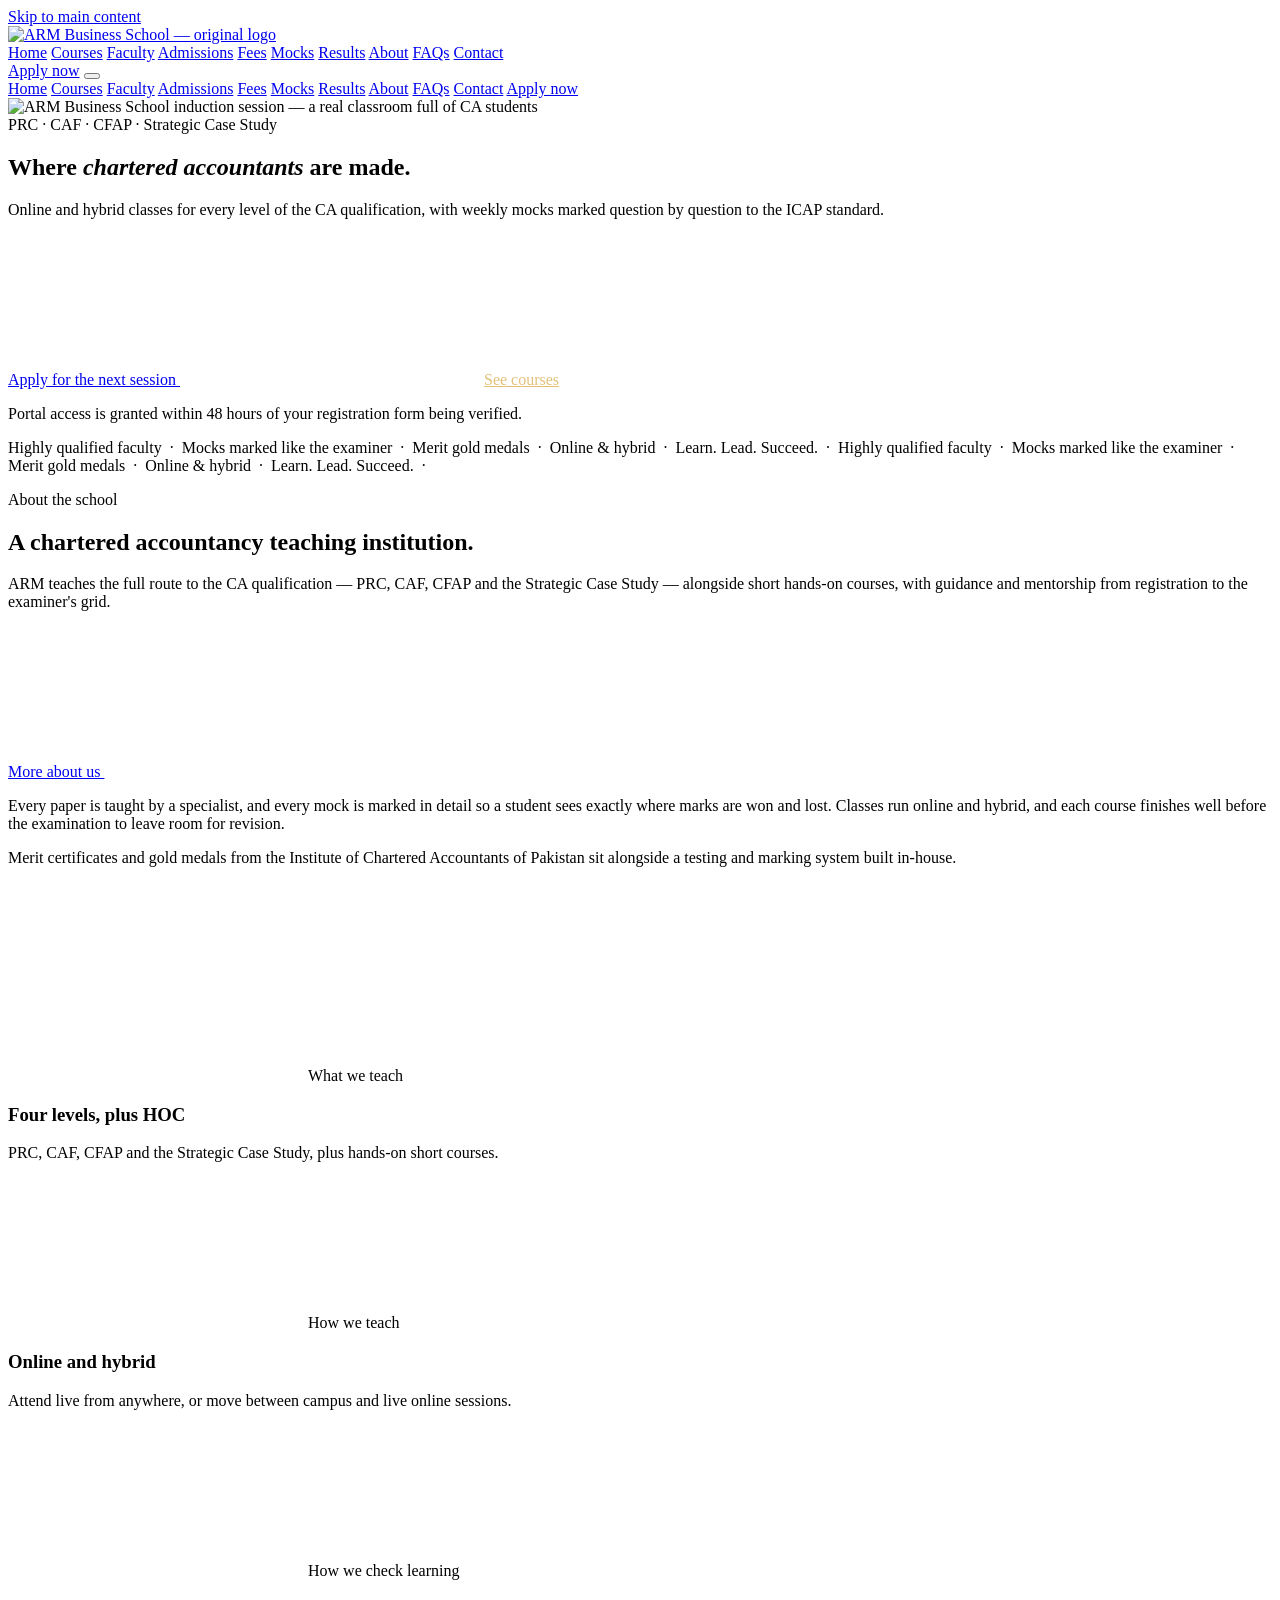
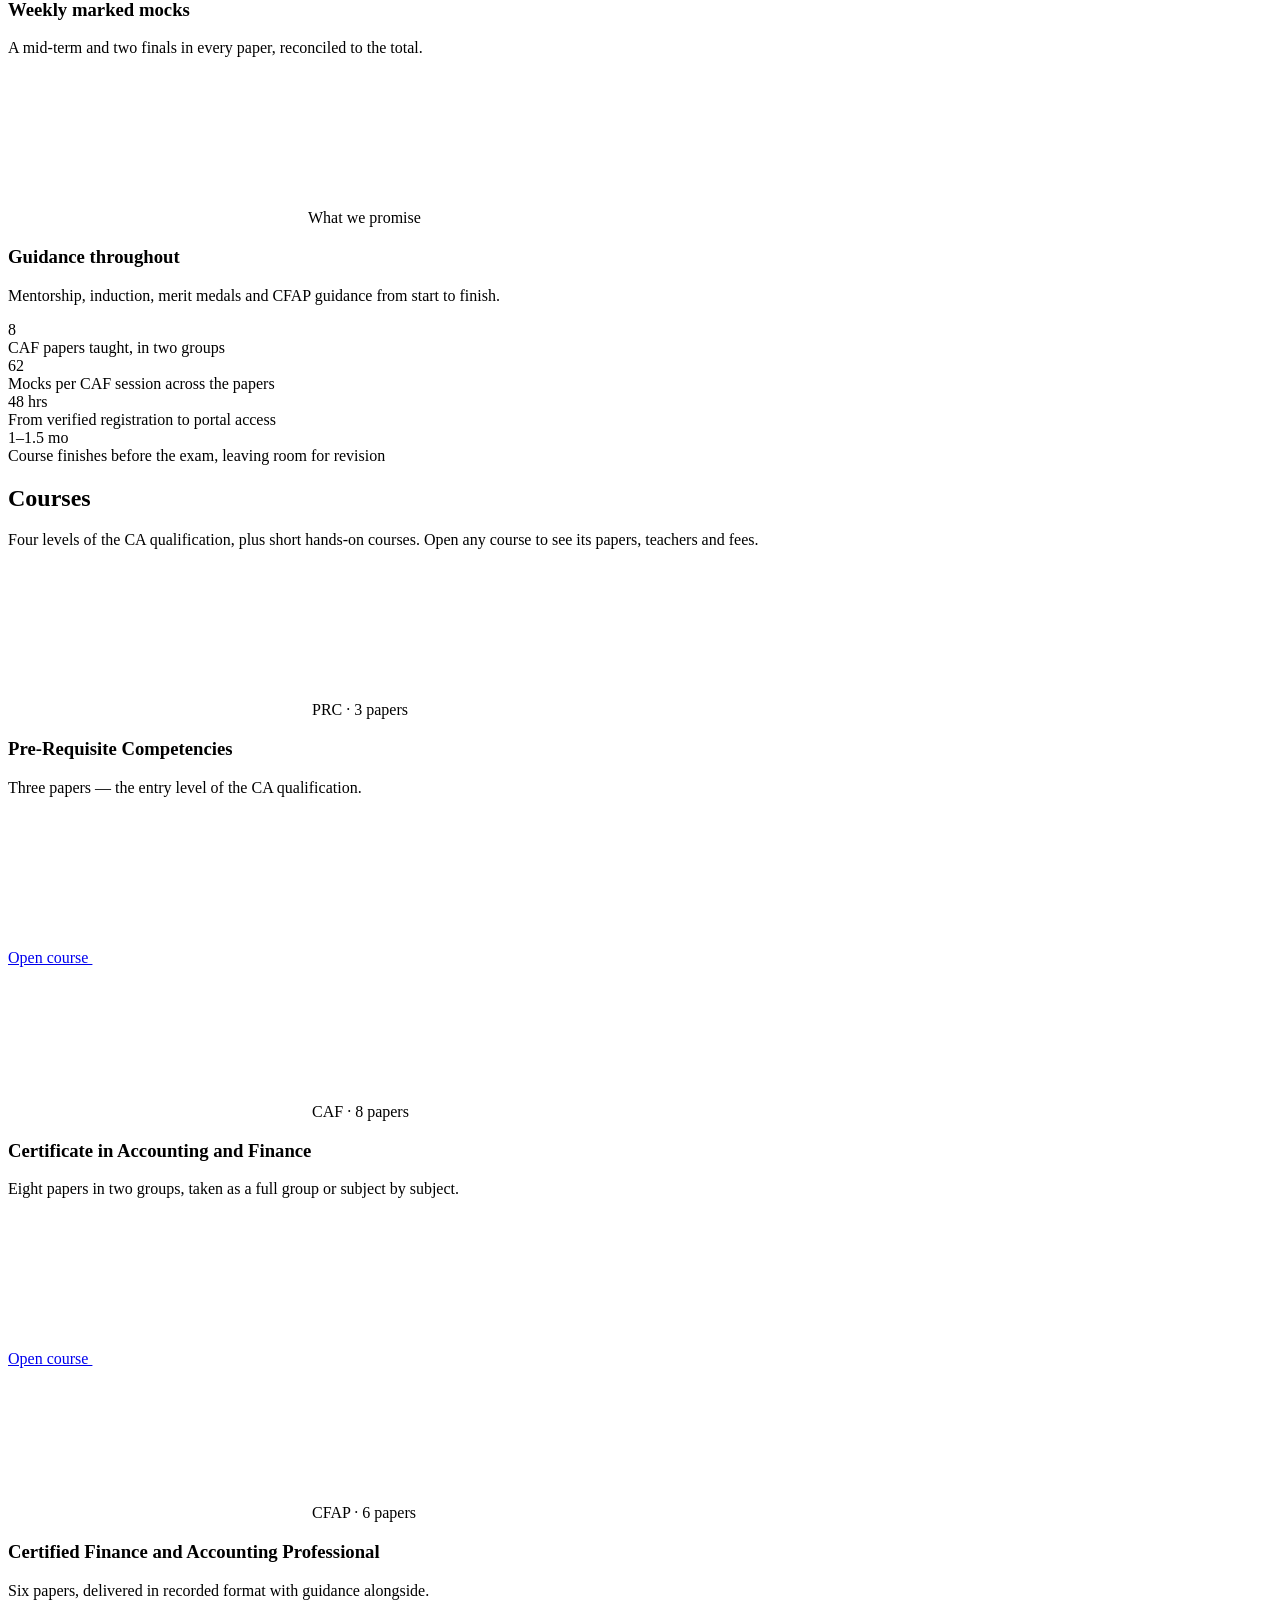
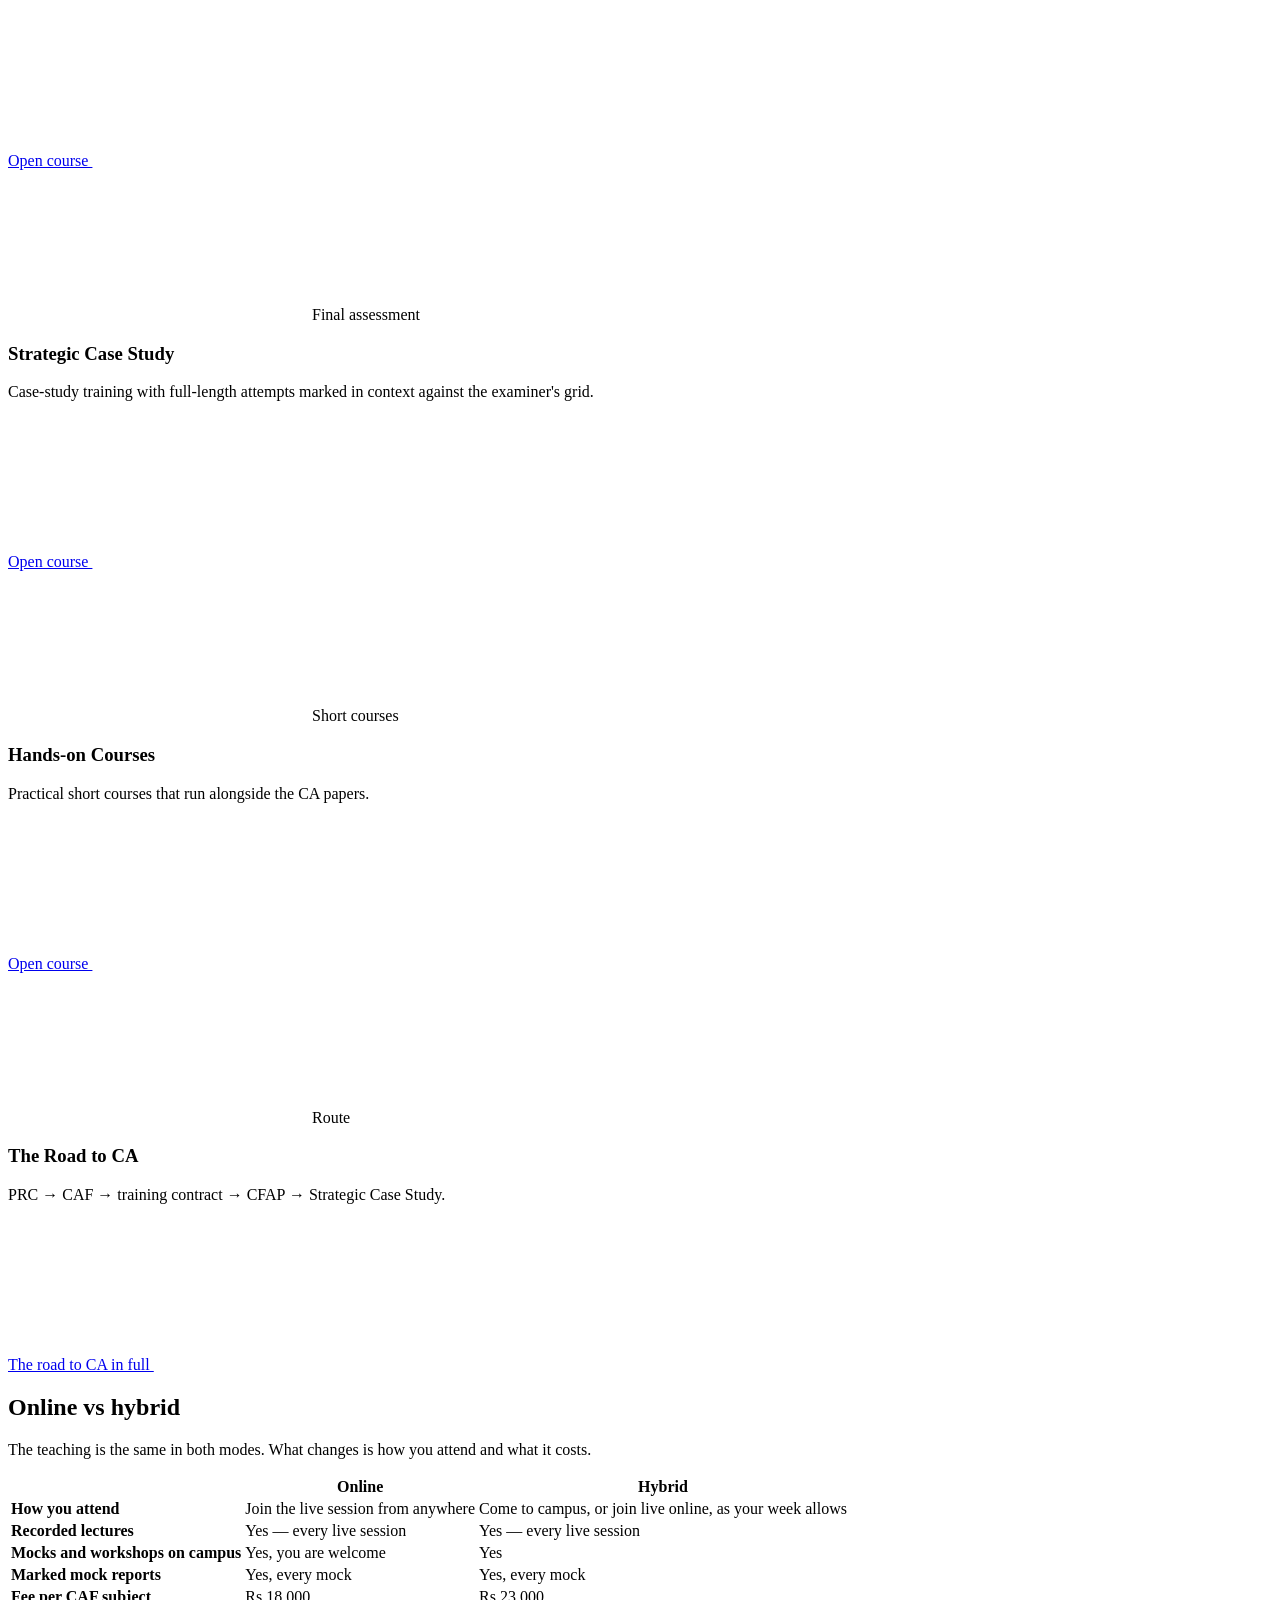
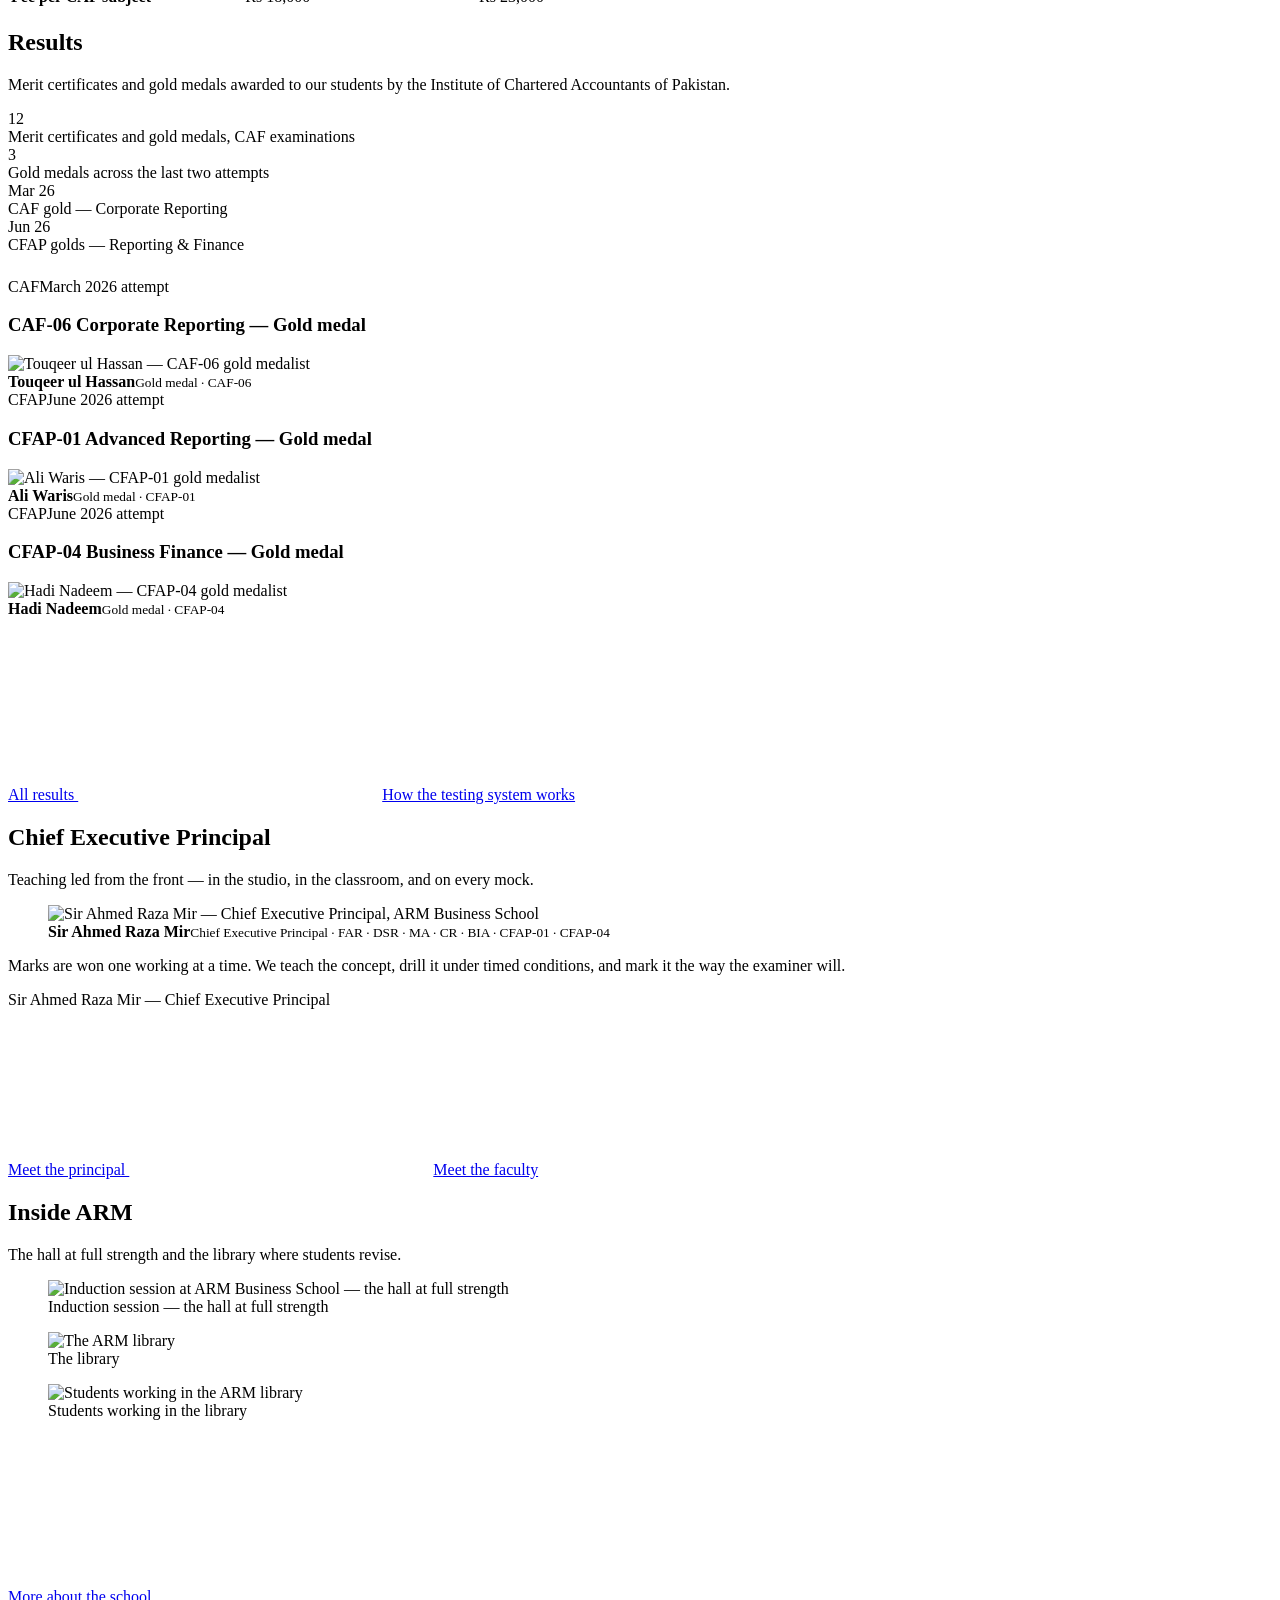
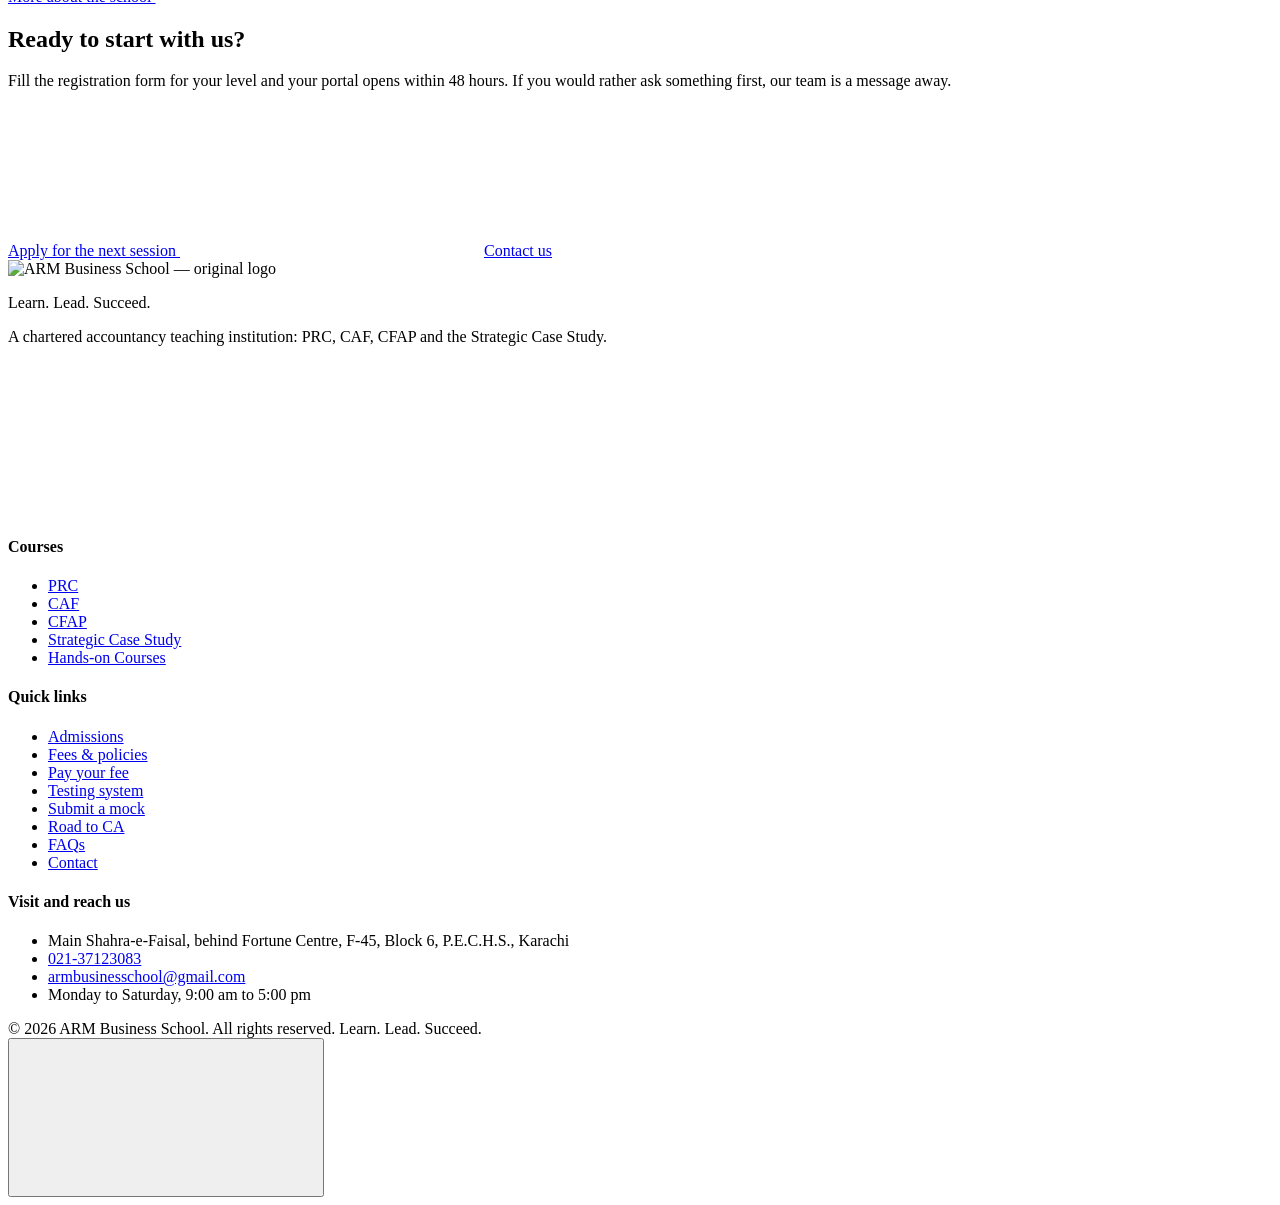
==== index.html @ a4f36027 "website source batch 1/7 — text files" ====
<!DOCTYPE html>
<html lang="en">
<head>
<meta charset="utf-8">
<meta name="viewport" content="width=device-width, initial-scale=1">
<meta name="theme-color" content="#ffffff">
<title>ARM Business School — Where Chartered Accountants Are Made</title>
<meta name="description" content="ARM Business School is a chartered accountancy teaching institution: PRC, CAF, CFAP and the Strategic Case Study, with weekly mocks marked to the ICAP standard.">
<link rel="icon" type="image/png" href="assets/logo-green.png">
<link rel="preconnect" href="https://fonts.googleapis.com">
<link rel="preconnect" href="https://fonts.gstatic.com" crossorigin>
<link href="https://fonts.googleapis.com/css2?family=Fraunces:ital,opsz,wght@0,9..144,400..700;1,9..144,400..700&family=Inter:wght@400;500;600;700&display=swap" rel="stylesheet">
<link rel="stylesheet" href="css/styles.css?v=12">
<noscript><style>.reveal{opacity:1!important;transform:none!important}.strip figure.reveal{clip-path:none!important}.sec-head.reveal h2::after{transform:none!important}</style></noscript>
</head>
<body>
<a class="skip" href="#main">Skip to main content</a>

<header class="masthead" id="masthead">
  <div class="wrap masthead__bar">
    <a class="brand" href="./" aria-label="ARM Business School — home">
      <img decoding="async" src="assets/logo-green.png" alt="ARM Business School — original logo">
    </a>
    <nav class="nav" aria-label="Primary">
      <a href="./" class="active">Home</a>
      <a href="courses">Courses</a>
      <a href="faculty">Faculty</a>
      <a href="admissions">Admissions</a>
      <a href="fees">Fees</a>
      <a href="mocks">Mocks</a>
      <a href="results">Results</a>
      <a href="about">About</a>
      <a href="faq">FAQs</a>
      <a href="contact">Contact</a>
    </nav>
    <div class="mast-actions">
      <a class="btn gold" href="admissions">Apply now</a>
      <button class="burger" id="burger" aria-label="Open menu" aria-expanded="false" aria-controls="mobileNav"><i></i><i></i><i></i></button>
    </div>
  </div>
  <div class="mobile-nav" id="mobileNav">
    <div class="wrap">
      <a href="./">Home</a>
      <a href="courses">Courses</a>
      <a href="faculty">Faculty</a>
      <a href="admissions">Admissions</a>
      <a href="fees">Fees</a>
      <a href="mocks">Mocks</a>
      <a href="results">Results</a>
      <a href="about">About</a>
      <a href="faq">FAQs</a>
      <a href="contact">Contact</a>
      <a href="admissions" class="m-apply">Apply now</a>
    </div>
  </div>
</header>

<main id="main">

<!-- HERO -->
<section class="hero" id="top">
  <div class="hero__bg">
    <img decoding="async" src="assets/photos/01-induction-session.jpeg?v=3" alt="ARM Business School induction session — a real classroom full of CA students">
  </div>
  <div class="wrap hero__inner">
    <span class="hero__badge">PRC · CAF · CFAP · Strategic Case Study</span>
    <h1>Where <em>chartered accountants</em> are made.</h1>
    <div class="hero__rule" aria-hidden="true"></div>
    <p class="hero__lede">Online and hybrid classes for every level of the CA qualification, with weekly mocks marked question by question to the ICAP standard.</p>
    <div class="hero__cta">
      <a class="btn light" href="admissions">Apply for the next session <svg class="arw" aria-hidden="true"><use href="assets/icons.svg?v=2#i-arrow"/></svg></a>
      <a class="btn" style="background:transparent;border-color:rgba(227,192,120,.75);color:#E3C078" href="courses">See courses</a>
    </div>
    <p class="hero__note">Portal access is granted within 48 hours of your registration form being verified.</p>
  </div>
</section>

<div class="ribbon" aria-hidden="true">
  <div class="wrap ribbon__track">
    <span>Highly qualified faculty &nbsp;·&nbsp; Mocks marked like the examiner &nbsp;·&nbsp; Merit gold medals &nbsp;·&nbsp; Online &amp; hybrid &nbsp;·&nbsp; Learn. Lead. Succeed. &nbsp;·&nbsp; Highly qualified faculty &nbsp;·&nbsp; Mocks marked like the examiner &nbsp;·&nbsp; Merit gold medals &nbsp;·&nbsp; Online &amp; hybrid &nbsp;·&nbsp; Learn. Lead. Succeed. &nbsp;·&nbsp;</span>
  </div>
</div>

<!-- ABOUT TEASER -->
<section class="block" id="about">
  <div class="wrap">
    <div class="contact-grid">
      <div class="reveal">
        <p class="kicker">About the school</p>
        <h2 style="margin-bottom:1.2rem">A chartered accountancy teaching institution.</h2>
        <p class="lede">ARM teaches the full route to the CA qualification — PRC, CAF, CFAP and the Strategic Case Study — alongside short hands-on courses, with guidance and mentorship from registration to the examiner's grid.</p>
        <div class="apply-row">
          <a class="btn ghost" href="about">More about us <svg class="arw" aria-hidden="true"><use href="assets/icons.svg?v=2#i-arrow"/></svg></a>
        </div>
      </div>
      <div class="reveal" data-delay="1">
        <p>Every paper is taught by a specialist, and every mock is marked in detail so a student sees exactly where marks are won and lost. Classes run online and hybrid, and each course finishes well before the examination to leave room for revision.</p>
        <p>Merit certificates and gold medals from the Institute of Chartered Accountants of Pakistan sit alongside a testing and marking system built in-house.</p>
      </div>
    </div>
    <div class="grid g4" style="margin-top:clamp(2.5rem,5vw,4rem)">
      <div class="card reveal"><div class="card__body"><span class="card__icon"><svg aria-hidden="true"><use href="assets/icons.svg?v=2#i-book"/></svg></span><span class="card__tag">What we teach</span><h3>Four levels, plus HOC</h3><p>PRC, CAF, CFAP and the Strategic Case Study, plus hands-on short courses.</p></div></div>
      <div class="card reveal" data-delay="1"><div class="card__body"><span class="card__icon"><svg aria-hidden="true"><use href="assets/icons.svg?v=2#i-users"/></svg></span><span class="card__tag">How we teach</span><h3>Online and hybrid</h3><p>Attend live from anywhere, or move between campus and live online sessions.</p></div></div>
      <div class="card reveal" data-delay="2"><div class="card__body"><span class="card__icon"><svg aria-hidden="true"><use href="assets/icons.svg?v=2#i-clipboard"/></svg></span><span class="card__tag">How we check learning</span><h3>Weekly marked mocks</h3><p>A mid-term and two finals in every paper, reconciled to the total.</p></div></div>
      <div class="card reveal" data-delay="3"><div class="card__body"><span class="card__icon"><svg aria-hidden="true"><use href="assets/icons.svg?v=2#i-award"/></svg></span><span class="card__tag">What we promise</span><h3>Guidance throughout</h3><p>Mentorship, induction, merit medals and CFAP guidance from start to finish.</p></div></div>
    </div>
  </div>
</section>

<!-- STATS -->
<section class="block block--tint">
  <div class="wrap">
    <div class="stats reveal">
      <div class="s"><div class="v" data-count="8">8</div><div class="l">CAF papers taught, in two groups</div></div>
      <div class="s"><div class="v" data-count="62">62</div><div class="l">Mocks per CAF session across the papers</div></div>
      <div class="s"><div class="v">48 hrs</div><div class="l">From verified registration to portal access</div></div>
      <div class="s"><div class="v">1–1.5 mo</div><div class="l">Course finishes before the exam, leaving room for revision</div></div>
    </div>
  </div>
</section>

<!-- PROGRAMMES OVERVIEW -->
<section class="block" id="courses">
  <div class="wrap">
    <div class="sec-head reveal">
      <h2>Courses</h2>
      <p>Four levels of the CA qualification, plus short hands-on courses. Open any course to see its papers, teachers and fees.</p>
    </div>
    <div class="grid g3">
      <article class="card reveal"><div class="card__body">
        <span class="card__icon"><svg aria-hidden="true"><use href="assets/icons.svg?v=2#i-calc"/></svg></span>
        <span class="card__tag">PRC · 3 papers</span><h3>Pre-Requisite Competencies</h3>
        <p>Three papers — the entry level of the CA qualification.</p>
        <a class="card__link" href="courses#prc">Open course <svg class="arw" aria-hidden="true"><use href="assets/icons.svg?v=2#i-arrow"/></svg></a>
      </div></article>
      <article class="card featured reveal" data-delay="1"><div class="card__body">
        <span class="card__icon"><svg aria-hidden="true"><use href="assets/icons.svg?v=2#i-book"/></svg></span>
        <span class="card__tag">CAF · 8 papers</span><h3>Certificate in Accounting and Finance</h3>
        <p>Eight papers in two groups, taken as a full group or subject by subject.</p>
        <a class="card__link" href="courses#caf">Open course <svg class="arw" aria-hidden="true"><use href="assets/icons.svg?v=2#i-arrow"/></svg></a>
      </div></article>
      <article class="card reveal" data-delay="2"><div class="card__body">
        <span class="card__icon"><svg aria-hidden="true"><use href="assets/icons.svg?v=2#i-chart"/></svg></span>
        <span class="card__tag">CFAP · 6 papers</span><h3>Certified Finance and Accounting Professional</h3>
        <p>Six papers, delivered in recorded format with guidance alongside.</p>
        <a class="card__link" href="courses#cfap">Open course <svg class="arw" aria-hidden="true"><use href="assets/icons.svg?v=2#i-arrow"/></svg></a>
      </div></article>
      <article class="card reveal"><div class="card__body">
        <span class="card__icon"><svg aria-hidden="true"><use href="assets/icons.svg?v=2#i-briefcase"/></svg></span>
        <span class="card__tag">Final assessment</span><h3>Strategic Case Study</h3>
        <p>Case-study training with full-length attempts marked in context against the examiner's grid.</p>
        <a class="card__link" href="courses#scs">Open course <svg class="arw" aria-hidden="true"><use href="assets/icons.svg?v=2#i-arrow"/></svg></a>
      </div></article>
      <article class="card reveal" data-delay="1"><div class="card__body">
        <span class="card__icon"><svg aria-hidden="true"><use href="assets/icons.svg?v=2#i-sliders"/></svg></span>
        <span class="card__tag">Short courses</span><h3>Hands-on Courses</h3>
        <p>Practical short courses that run alongside the CA papers.</p>
        <a class="card__link" href="courses#hoc">Open course <svg class="arw" aria-hidden="true"><use href="assets/icons.svg?v=2#i-arrow"/></svg></a>
      </div></article>
      <article class="card reveal" data-delay="2" style="background:var(--cream)"><div class="card__body">
        <span class="card__icon"><svg aria-hidden="true"><use href="assets/icons.svg?v=2#i-map"/></svg></span>
        <span class="card__tag">Route</span><h3>The Road to CA</h3>
        <p>PRC → CAF → training contract → CFAP → Strategic Case Study.</p>
        <a class="card__link" href="roadmap">The road to CA in full <svg class="arw" aria-hidden="true"><use href="assets/icons.svg?v=2#i-arrow"/></svg></a>
      </div></article>
    </div>
  </div>
</section>

<!-- ONLINE VS HYBRID -->
<section class="block block--tint" id="modes">
  <div class="wrap">
    <div class="sec-head reveal">
      <h2>Online vs hybrid</h2>
      <p>The teaching is the same in both modes. What changes is how you attend and what it costs.</p>
    </div>
    <div class="tbl-wrap reveal">
      <table class="tbl">
        <thead><tr><th></th><th>Online</th><th class="gold">Hybrid</th></tr></thead>
        <tbody>
          <tr><td><strong>How you attend</strong></td><td>Join the live session from anywhere</td><td>Come to campus, or join live online, as your week allows</td></tr>
          <tr><td><strong>Recorded lectures</strong></td><td>Yes — every live session</td><td>Yes — every live session</td></tr>
          <tr><td><strong>Mocks and workshops on campus</strong></td><td>Yes, you are welcome</td><td>Yes</td></tr>
          <tr><td><strong>Marked mock reports</strong></td><td>Yes, every mock</td><td>Yes, every mock</td></tr>
          <tr><td><strong>Fee per CAF subject</strong></td><td class="num">Rs 18,000</td><td class="num">Rs 23,000</td></tr>
        </tbody>
      </table>
    </div>
  </div>
</section>

<!-- RESULTS TEASER -->
<section class="block" id="results">
  <div class="wrap">
    <div class="sec-head reveal">
      <h2>Results</h2>
      <p>Merit certificates and gold medals awarded to our students by the Institute of Chartered Accountants of Pakistan.</p>
    </div>
    <div class="stats reveal" style="margin-bottom:1.5rem">
      <div class="s"><div class="v" data-count="12">12</div><div class="l">Merit certificates and gold medals, CAF examinations</div></div>
      <div class="s"><div class="v" data-count="3">3</div><div class="l">Gold medals across the last two attempts</div></div>
      <div class="s"><div class="v">Mar 26</div><div class="l">CAF gold — Corporate Reporting</div></div>
      <div class="s"><div class="v">Jun 26</div><div class="l">CFAP golds — Reporting &amp; Finance</div></div>
    </div>
    <div class="grid g3">
      <div class="hon reveal">
        <div class="hx"><span class="tag">CAF</span><span class="att">March 2026 attempt</span></div>
        <h3>CAF-06 Corporate Reporting — Gold medal</h3>
        <div class="achiever"><img decoding="async" src="assets/people/02-touqeer-ul-hassan.jpeg?v=3" alt="Touqeer ul Hassan — CAF-06 gold medalist" loading="lazy"><div class="who"><b>Touqeer ul Hassan</b><small>Gold medal · CAF-06</small></div></div>
      </div>
      <div class="hon reveal" data-delay="1">
        <div class="hx"><span class="tag">CFAP</span><span class="att">June 2026 attempt</span></div>
        <h3>CFAP-01 Advanced Reporting — Gold medal</h3>
        <div class="achiever"><img decoding="async" src="assets/team/ali-waris.jpg?v=3" alt="Ali Waris — CFAP-01 gold medalist" loading="lazy"><div class="who"><b>Ali Waris</b><small>Gold medal · CFAP-01</small></div></div>
      </div>
      <div class="hon reveal" data-delay="2">
        <div class="hx"><span class="tag">CFAP</span><span class="att">June 2026 attempt</span></div>
        <h3>CFAP-04 Business Finance — Gold medal</h3>
        <div class="achiever"><img decoding="async" src="assets/people/01-hadi-nadeem.jpeg?v=3" alt="Hadi Nadeem — CFAP-04 gold medalist" loading="lazy"><div class="who"><b>Hadi Nadeem</b><small>Gold medal · CFAP-04</small></div></div>
      </div>
    </div>
    <div class="apply-row reveal" style="margin-top:2rem">
      <a class="btn ghost" href="results">All results <svg class="arw" aria-hidden="true"><use href="assets/icons.svg?v=2#i-arrow"/></svg></a>
      <a class="btn ghost" href="mocks">How the testing system works</a>
    </div>
  </div>
</section>

<!-- PRINCIPAL -->
<section class="block principal-band" id="principal">
  <div class="wrap">
    <div class="sec-head reveal">
      <h2>Chief Executive Principal</h2>
      <p>Teaching led from the front — in the studio, in the classroom, and on every mock.</p>
    </div>
    <div class="leader">
      <figure class="reveal">
        <img decoding="async" src="assets/faculty/ahmed-raza-mir.jpg?v=3" alt="Sir Ahmed Raza Mir — Chief Executive Principal, ARM Business School">
        <figcaption><b>Sir Ahmed Raza Mir</b><small>Chief Executive Principal · FAR · DSR · MA · CR · BIA · CFAP-01 · CFAP-04</small></figcaption>
      </figure>
      <div class="reveal" data-delay="1">
        <p class="pullquote">Marks are won one working at a time. We teach the concept, drill it under timed conditions, and mark it the way the examiner will.</p>
        <p class="pullquote-name">Sir Ahmed Raza Mir — Chief Executive Principal</p>
        <div class="apply-row">
          <a class="btn light" href="about#leader">Meet the principal <svg class="arw" aria-hidden="true"><use href="assets/icons.svg?v=2#i-arrow"/></svg></a>
          <a class="btn outline-light" href="faculty">Meet the faculty</a>
        </div>
      </div>
    </div>
  </div>
</section>

<!-- INSIDE ARM -->
<section class="block" id="campus">
  <div class="wrap">
    <div class="sec-head reveal">
      <h2>Inside ARM</h2>
      <p>The hall at full strength and the library where students revise.</p>
    </div>
    <div class="strip">
      <figure class="reveal"><img decoding="async" src="assets/photos/01-induction-session.jpeg?v=3" alt="Induction session at ARM Business School — the hall at full strength" loading="lazy"><figcaption>Induction session — the hall at full strength</figcaption></figure>
      <figure class="reveal" data-delay="1"><img decoding="async" src="assets/photos/08-the-library.jpeg?v=3" alt="The ARM library" loading="lazy"><figcaption>The library</figcaption></figure>
      <figure class="reveal" data-delay="2"><img decoding="async" src="assets/photos/09-students-working-in-the-library.jpeg?v=3" alt="Students working in the ARM library" loading="lazy"><figcaption>Students working in the library</figcaption></figure>
    </div>
    <div class="apply-row reveal" style="margin-top:2rem">
      <a class="btn ghost" href="about#campus">More about the school <svg class="arw" aria-hidden="true"><use href="assets/icons.svg?v=2#i-arrow"/></svg></a>
    </div>
  </div>
</section>

<!-- CTA -->
<section class="cta">
  <div class="wrap reveal">
    <h2>Ready to start with us?</h2>
    <p>Fill the registration form for your level and your portal opens within 48 hours. If you would rather ask something first, our team is a message away.</p>
    <div class="cta__row">
      <a class="btn light" href="admissions">Apply for the next session <svg class="arw" aria-hidden="true"><use href="assets/icons.svg?v=2#i-arrow"/></svg></a>
      <a class="btn" style="background:transparent;border-color:rgba(255,255,255,.6)" href="contact">Contact us</a>
    </div>
  </div>
</section>

</main>

<footer class="site">
  <div class="wrap">
    <div class="foot-top">
      <div>
        <div class="foot-brand">
          <img decoding="async" src="assets/logo-green.png" alt="ARM Business School — original logo">
        </div>
        <p class="foot-motto">Learn. Lead. Succeed.</p>
        <p class="foot-tag">A chartered accountancy teaching institution: PRC, CAF, CFAP and the Strategic Case Study.</p>
        <div class="social">
          <a href="https://wa.me/923327948519" aria-label="WhatsApp"><svg aria-hidden="true"><use href="assets/icons.svg?v=2#i-whatsapp"/></svg></a>
          <a href="mailto:armbusinesschool@gmail.com" aria-label="Email"><svg aria-hidden="true"><use href="assets/icons.svg?v=2#i-mail"/></svg></a>
          <a href="tel:+922137123083" aria-label="Phone"><svg aria-hidden="true"><use href="assets/icons.svg?v=2#i-phone"/></svg></a>
        </div>
      </div>
      <div><h4 class="fh">Courses</h4><ul><li><a href="courses#prc">PRC</a></li><li><a href="courses#caf">CAF</a></li><li><a href="courses#cfap">CFAP</a></li><li><a href="courses#scs">Strategic Case Study</a></li><li><a href="courses#hoc">Hands-on Courses</a></li></ul></div>
      <div><h4 class="fh">Quick links</h4><ul><li><a href="admissions">Admissions</a></li><li><a href="fees">Fees &amp; policies</a></li><li><a href="fees#pay">Pay your fee</a></li><li><a href="mocks">Testing system</a></li><li><a href="mocks#submit">Submit a mock</a></li><li><a href="roadmap">Road to CA</a></li><li><a href="faq">FAQs</a></li><li><a href="contact">Contact</a></li></ul></div>
      <div><h4 class="fh">Visit and reach us</h4><ul><li>Main Shahra-e-Faisal, behind Fortune Centre, F-45, Block 6, P.E.C.H.S., Karachi</li><li><a href="tel:+922137123083">021-37123083</a></li><li><a href="mailto:armbusinesschool@gmail.com">armbusinesschool@gmail.com</a></li><li>Monday to Saturday, 9:00 am to 5:00 pm</li></ul></div>
    </div>
    <div class="foot-bottom">
      <span>© <span id="year">2026</span> ARM Business School. All rights reserved.</span>
      <span>Learn. Lead. Succeed.</span>
    </div>
  </div>
</footer>

<button class="totop" id="totop" aria-label="Back to top"><svg aria-hidden="true"><use href="assets/icons.svg?v=2#i-arrow"/></svg></button>
<script src="js/app.js?v=3" defer></script>
</body>
</html>
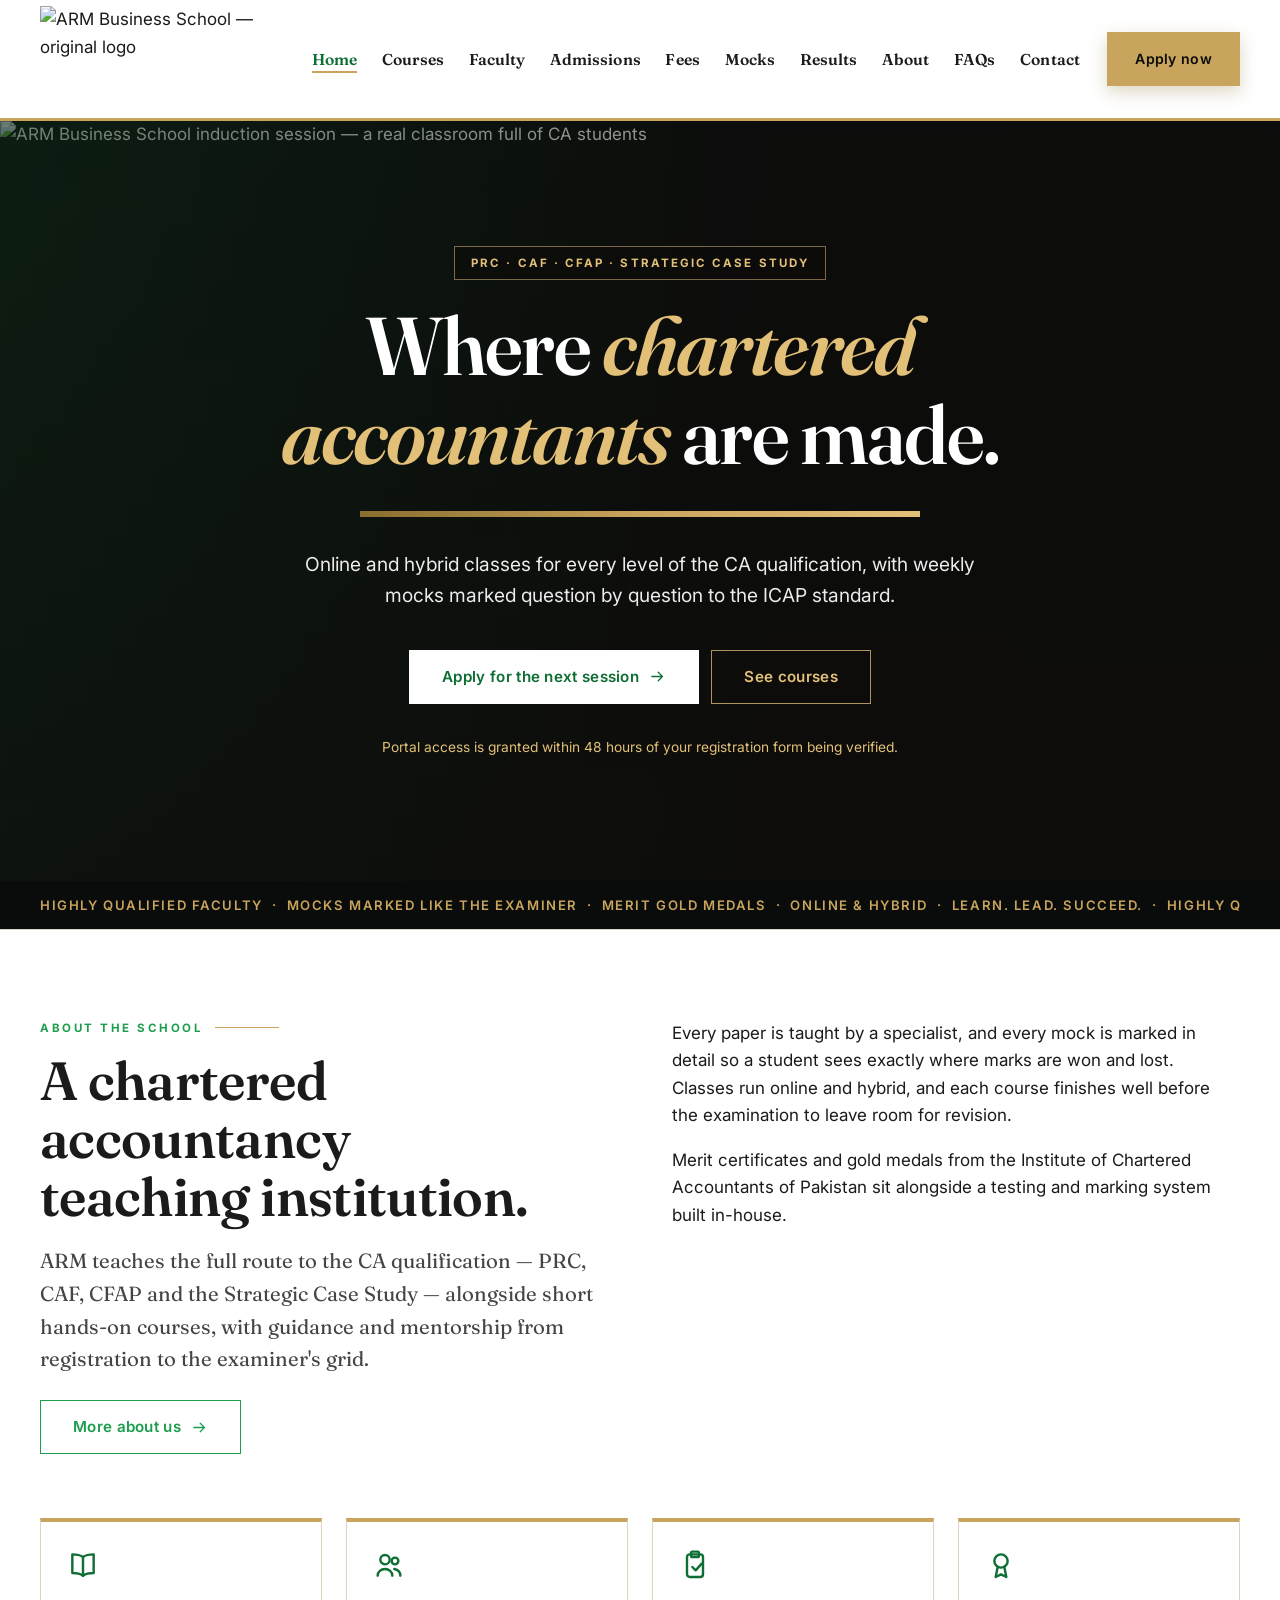
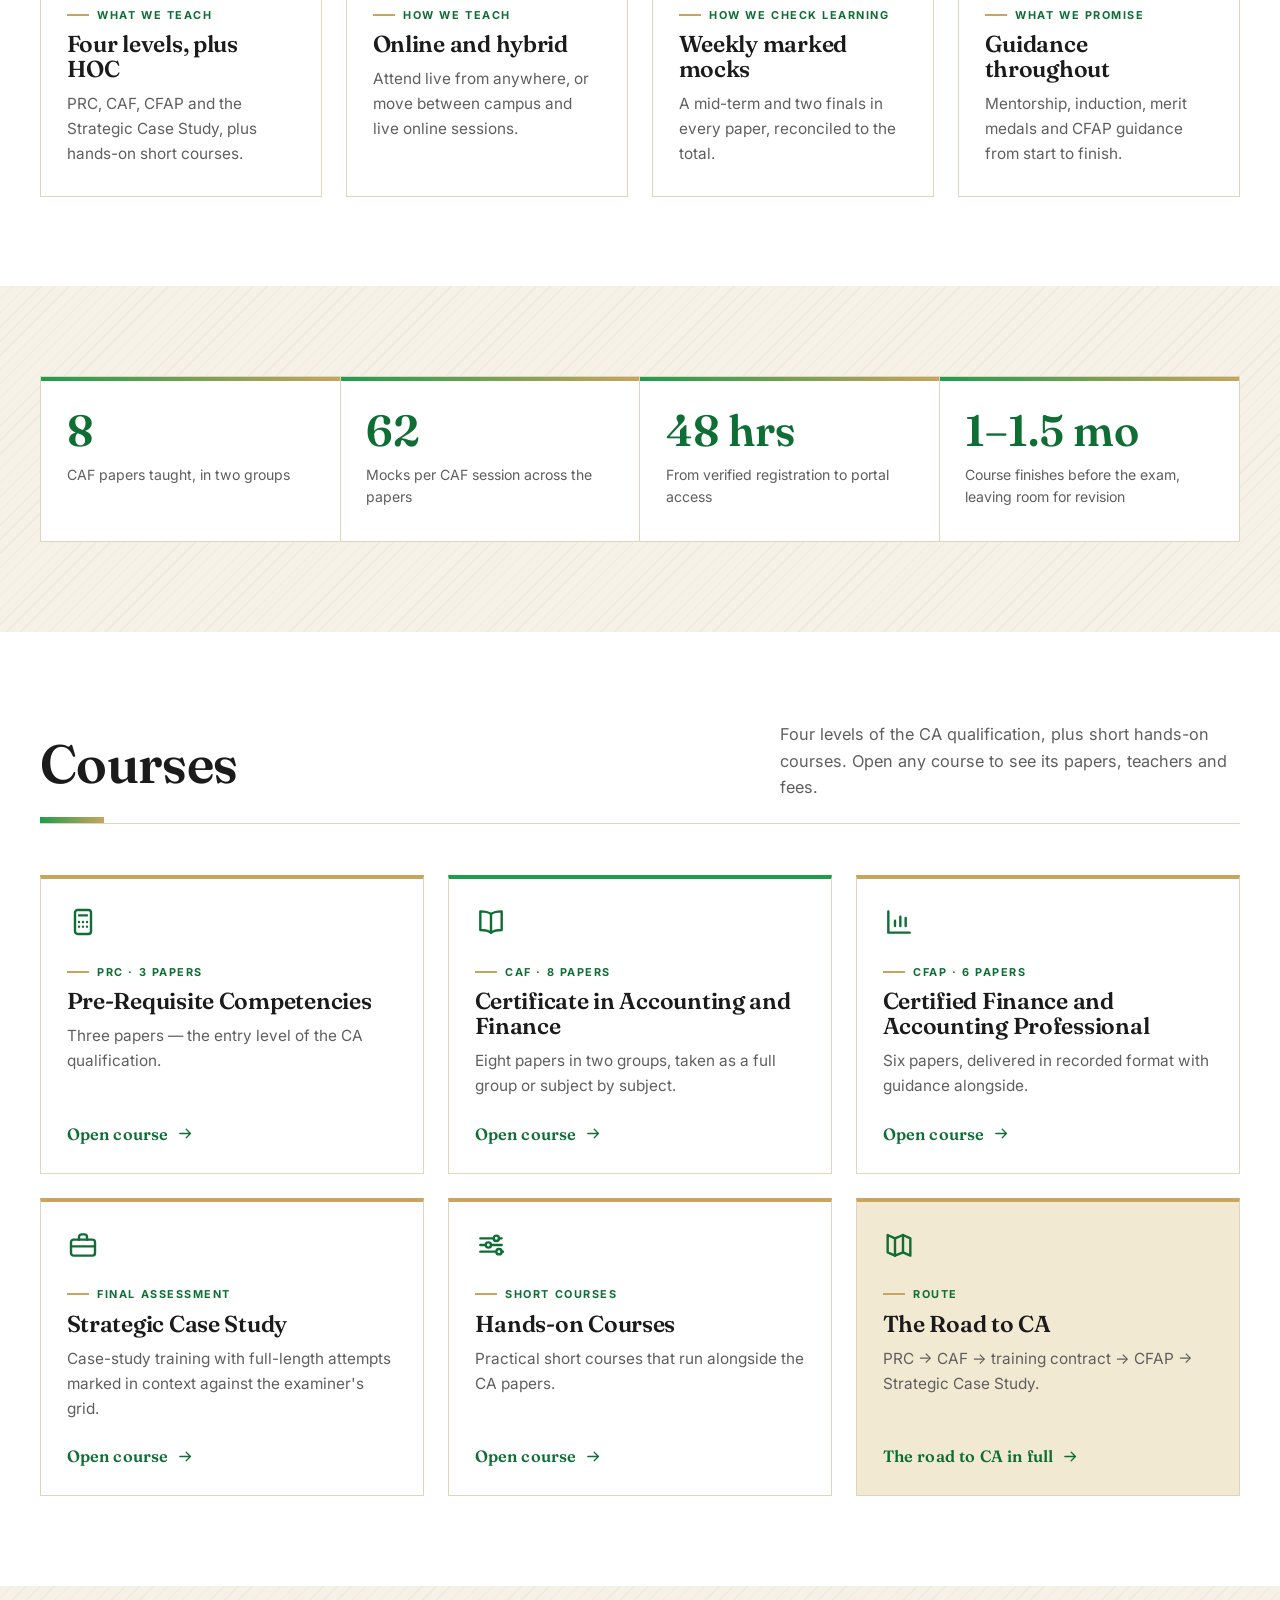
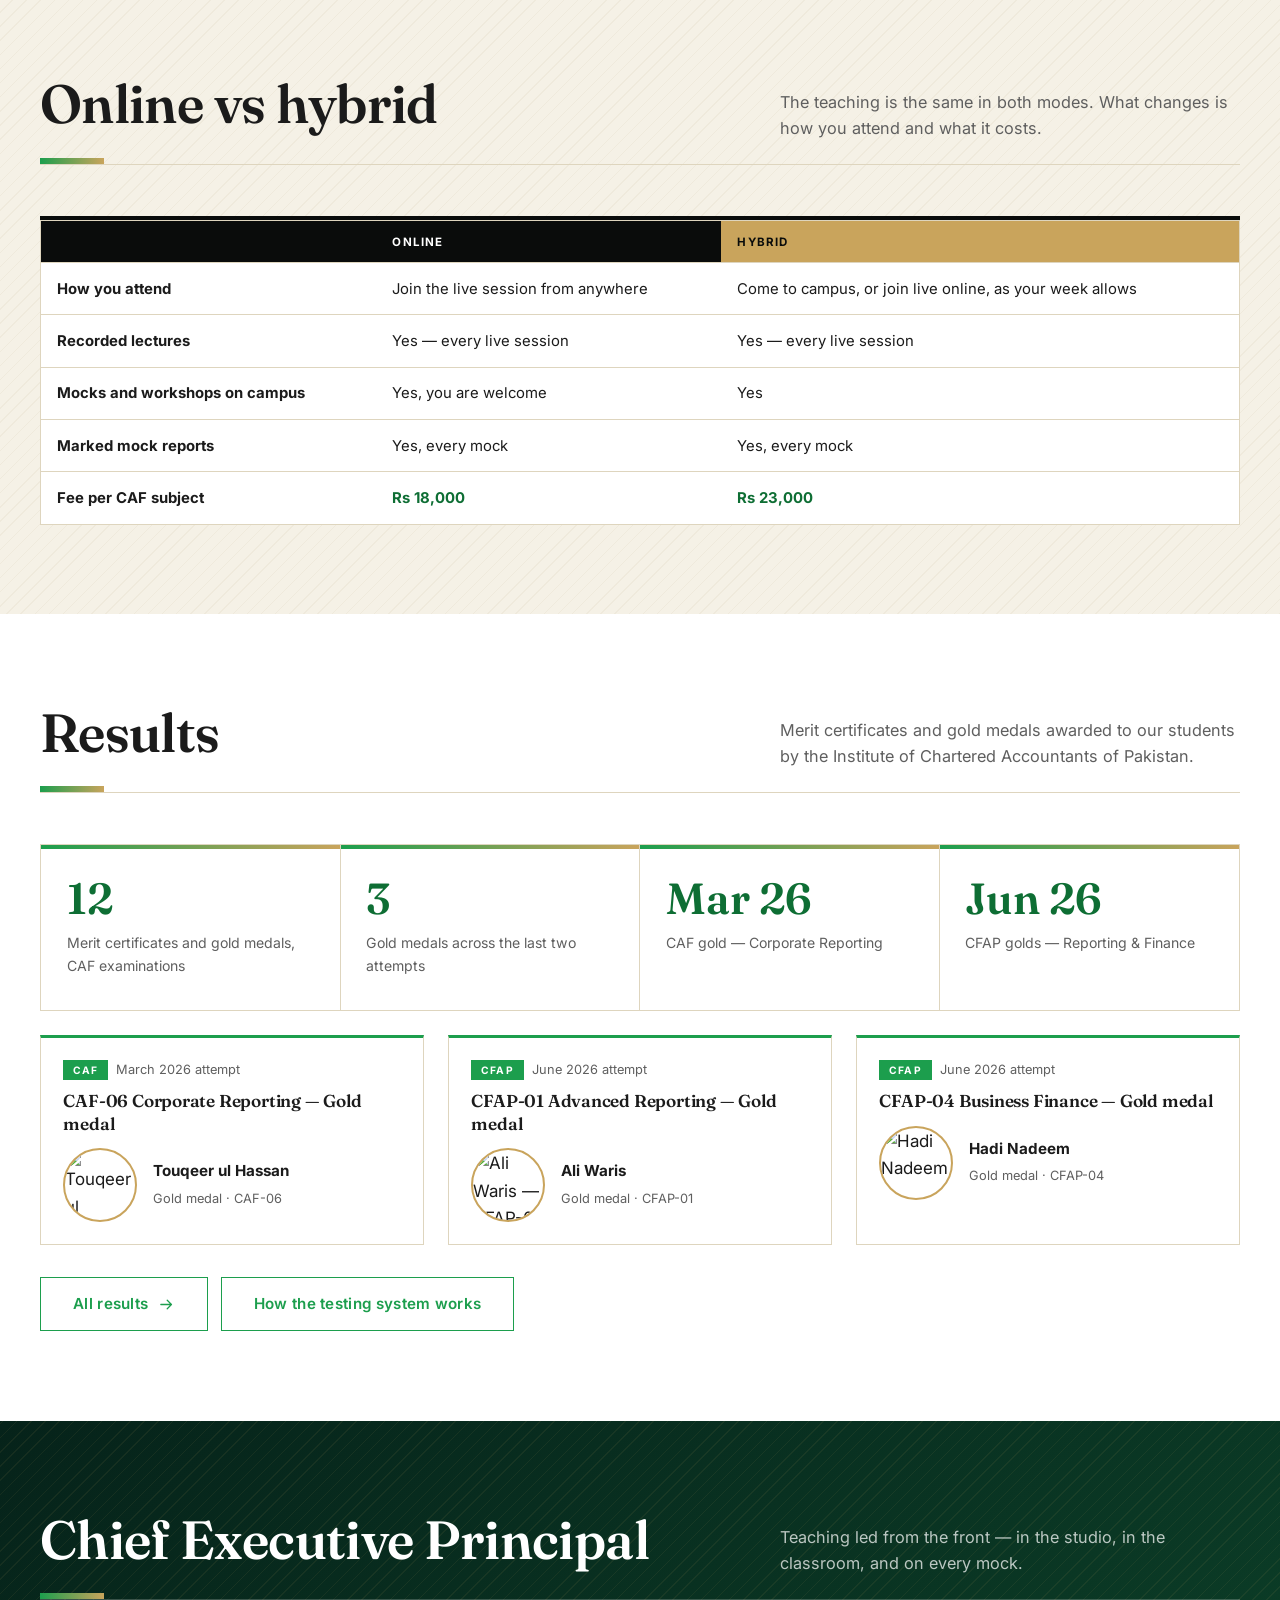
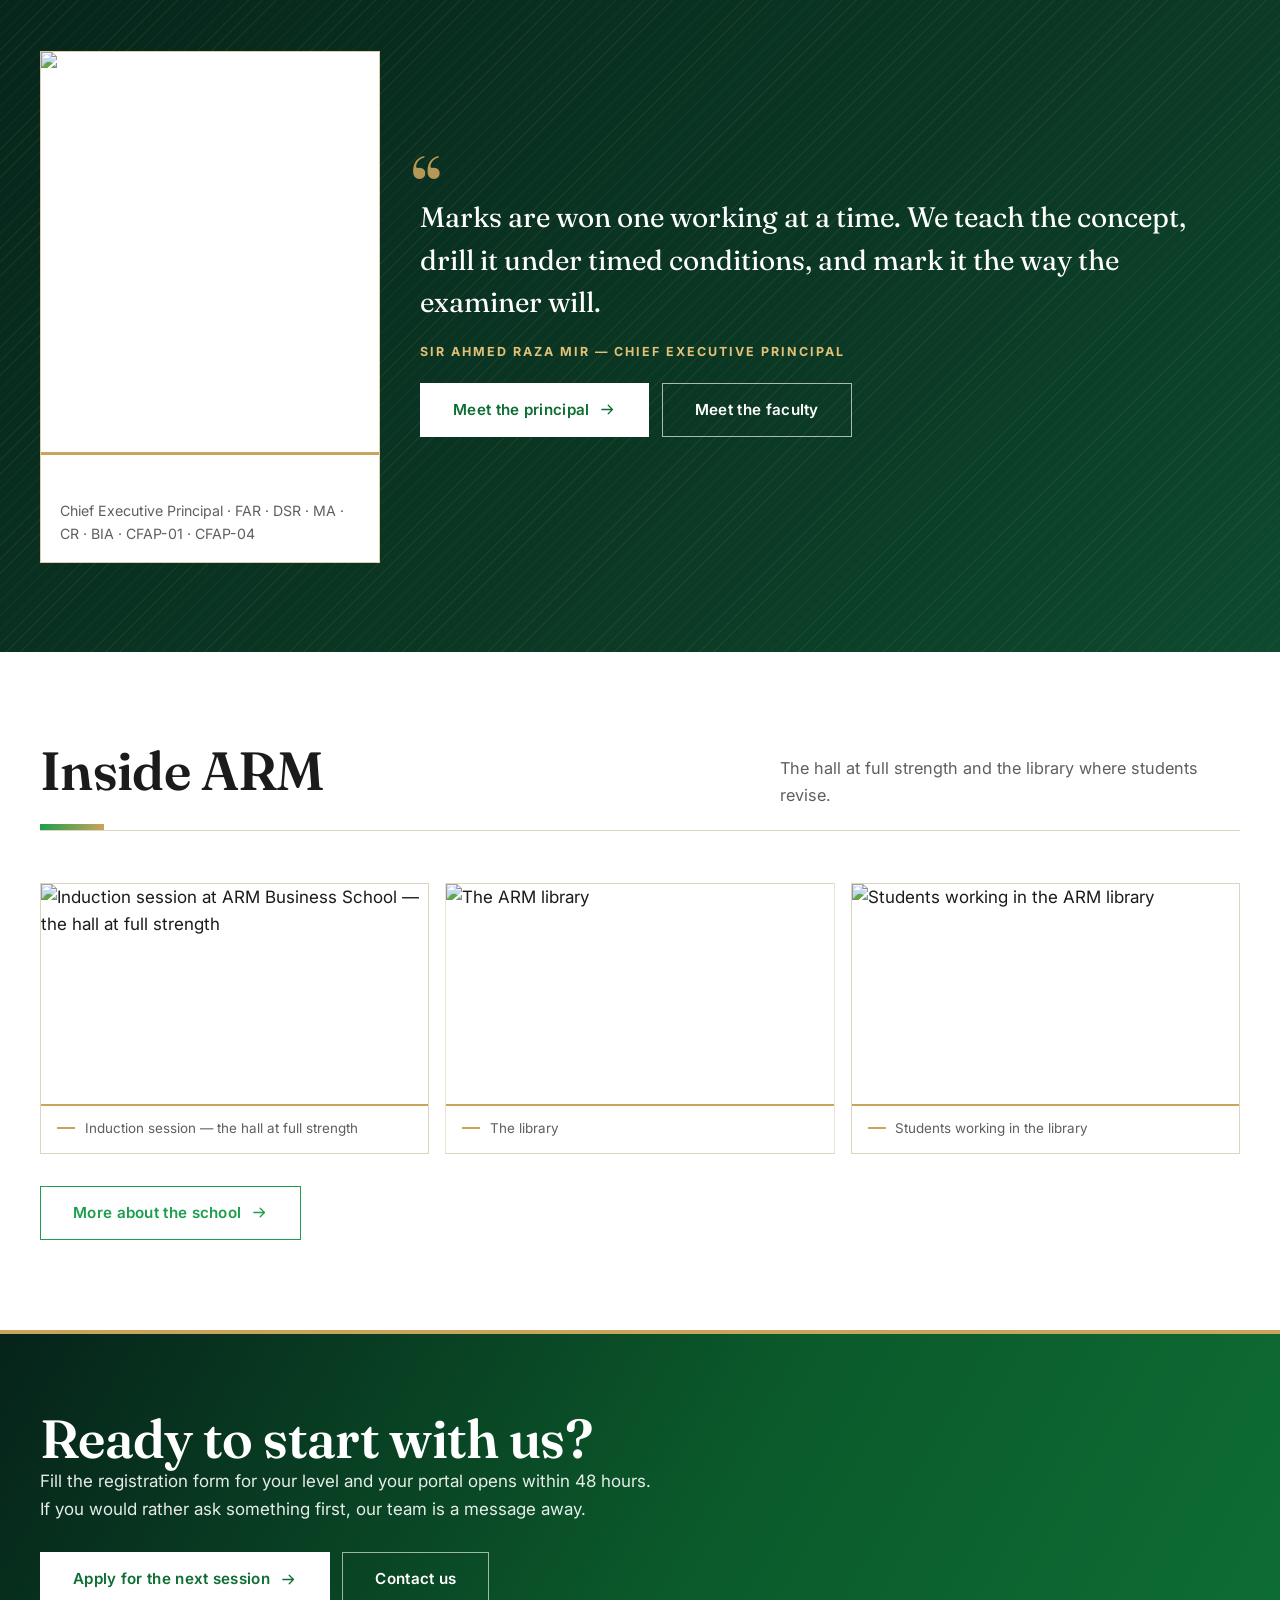
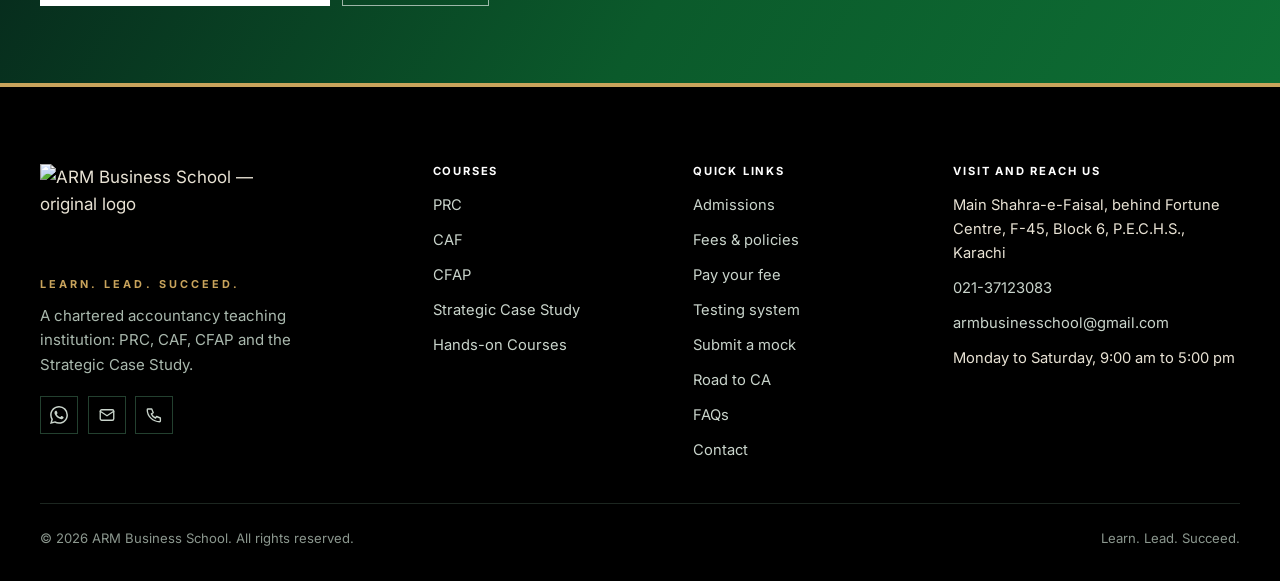
==== commit ccbd1b81: "point images at hosted source (hotlink fix)" ====
--- a/index.html
+++ b/index.html
@@ -6,7 +6,7 @@
 <meta name="theme-color" content="#ffffff">
 <title>ARM Business School — Where Chartered Accountants Are Made</title>
 <meta name="description" content="ARM Business School is a chartered accountancy teaching institution: PRC, CAF, CFAP and the Strategic Case Study, with weekly mocks marked to the ICAP standard.">
-<link rel="icon" type="image/png" href="assets/logo-green.png">
+<link rel="icon" type="image/png" href="https://arm-business-school-website.vercel.app/assets/logo-green.png">
 <link rel="preconnect" href="https://fonts.googleapis.com">
 <link rel="preconnect" href="https://fonts.gstatic.com" crossorigin>
 <link href="https://fonts.googleapis.com/css2?family=Fraunces:ital,opsz,wght@0,9..144,400..700;1,9..144,400..700&family=Inter:wght@400;500;600;700&display=swap" rel="stylesheet">
@@ -19,7 +19,7 @@
 <header class="masthead" id="masthead">
   <div class="wrap masthead__bar">
     <a class="brand" href="./" aria-label="ARM Business School — home">
-      <img decoding="async" src="assets/logo-green.png" alt="ARM Business School — original logo">
+      <img decoding="async" src="https://arm-business-school-website.vercel.app/assets/logo-green.png" alt="ARM Business School — original logo">
     </a>
     <nav class="nav" aria-label="Primary">
       <a href="./" class="active">Home</a>
@@ -60,7 +60,7 @@
 <!-- HERO -->
 <section class="hero" id="top">
   <div class="hero__bg">
-    <img decoding="async" src="assets/photos/01-induction-session.jpeg?v=3" alt="ARM Business School induction session — a real classroom full of CA students">
+    <img decoding="async" src="https://arm-business-school-website.vercel.app/assets/photos/01-induction-session.jpeg?v=3" alt="ARM Business School induction session — a real classroom full of CA students">
   </div>
   <div class="wrap hero__inner">
     <span class="hero__badge">PRC · CAF · CFAP · Strategic Case Study</span>
@@ -206,17 +206,17 @@
       <div class="hon reveal">
         <div class="hx"><span class="tag">CAF</span><span class="att">March 2026 attempt</span></div>
         <h3>CAF-06 Corporate Reporting — Gold medal</h3>
-        <div class="achiever"><img decoding="async" src="assets/people/02-touqeer-ul-hassan.jpeg?v=3" alt="Touqeer ul Hassan — CAF-06 gold medalist" loading="lazy"><div class="who"><b>Touqeer ul Hassan</b><small>Gold medal · CAF-06</small></div></div>
+        <div class="achiever"><img decoding="async" src="https://arm-business-school-website.vercel.app/assets/people/02-touqeer-ul-hassan.jpeg?v=3" alt="Touqeer ul Hassan — CAF-06 gold medalist" loading="lazy"><div class="who"><b>Touqeer ul Hassan</b><small>Gold medal · CAF-06</small></div></div>
       </div>
       <div class="hon reveal" data-delay="1">
         <div class="hx"><span class="tag">CFAP</span><span class="att">June 2026 attempt</span></div>
         <h3>CFAP-01 Advanced Reporting — Gold medal</h3>
-        <div class="achiever"><img decoding="async" src="assets/team/ali-waris.jpg?v=3" alt="Ali Waris — CFAP-01 gold medalist" loading="lazy"><div class="who"><b>Ali Waris</b><small>Gold medal · CFAP-01</small></div></div>
+        <div class="achiever"><img decoding="async" src="https://arm-business-school-website.vercel.app/assets/team/ali-waris.jpg?v=3" alt="Ali Waris — CFAP-01 gold medalist" loading="lazy"><div class="who"><b>Ali Waris</b><small>Gold medal · CFAP-01</small></div></div>
       </div>
       <div class="hon reveal" data-delay="2">
         <div class="hx"><span class="tag">CFAP</span><span class="att">June 2026 attempt</span></div>
         <h3>CFAP-04 Business Finance — Gold medal</h3>
-        <div class="achiever"><img decoding="async" src="assets/people/01-hadi-nadeem.jpeg?v=3" alt="Hadi Nadeem — CFAP-04 gold medalist" loading="lazy"><div class="who"><b>Hadi Nadeem</b><small>Gold medal · CFAP-04</small></div></div>
+        <div class="achiever"><img decoding="async" src="https://arm-business-school-website.vercel.app/assets/people/01-hadi-nadeem.jpeg?v=3" alt="Hadi Nadeem — CFAP-04 gold medalist" loading="lazy"><div class="who"><b>Hadi Nadeem</b><small>Gold medal · CFAP-04</small></div></div>
       </div>
     </div>
     <div class="apply-row reveal" style="margin-top:2rem">
@@ -235,7 +235,7 @@
     </div>
     <div class="leader">
       <figure class="reveal">
-        <img decoding="async" src="assets/faculty/ahmed-raza-mir.jpg?v=3" alt="Sir Ahmed Raza Mir — Chief Executive Principal, ARM Business School">
+        <img decoding="async" src="https://arm-business-school-website.vercel.app/assets/faculty/ahmed-raza-mir.jpg?v=3" alt="Sir Ahmed Raza Mir — Chief Executive Principal, ARM Business School">
         <figcaption><b>Sir Ahmed Raza Mir</b><small>Chief Executive Principal · FAR · DSR · MA · CR · BIA · CFAP-01 · CFAP-04</small></figcaption>
       </figure>
       <div class="reveal" data-delay="1">
@@ -258,9 +258,9 @@
       <p>The hall at full strength and the library where students revise.</p>
     </div>
     <div class="strip">
-      <figure class="reveal"><img decoding="async" src="assets/photos/01-induction-session.jpeg?v=3" alt="Induction session at ARM Business School — the hall at full strength" loading="lazy"><figcaption>Induction session — the hall at full strength</figcaption></figure>
-      <figure class="reveal" data-delay="1"><img decoding="async" src="assets/photos/08-the-library.jpeg?v=3" alt="The ARM library" loading="lazy"><figcaption>The library</figcaption></figure>
-      <figure class="reveal" data-delay="2"><img decoding="async" src="assets/photos/09-students-working-in-the-library.jpeg?v=3" alt="Students working in the ARM library" loading="lazy"><figcaption>Students working in the library</figcaption></figure>
+      <figure class="reveal"><img decoding="async" src="https://arm-business-school-website.vercel.app/assets/photos/01-induction-session.jpeg?v=3" alt="Induction session at ARM Business School — the hall at full strength" loading="lazy"><figcaption>Induction session — the hall at full strength</figcaption></figure>
+      <figure class="reveal" data-delay="1"><img decoding="async" src="https://arm-business-school-website.vercel.app/assets/photos/08-the-library.jpeg?v=3" alt="The ARM library" loading="lazy"><figcaption>The library</figcaption></figure>
+      <figure class="reveal" data-delay="2"><img decoding="async" src="https://arm-business-school-website.vercel.app/assets/photos/09-students-working-in-the-library.jpeg?v=3" alt="Students working in the ARM library" loading="lazy"><figcaption>Students working in the library</figcaption></figure>
     </div>
     <div class="apply-row reveal" style="margin-top:2rem">
       <a class="btn ghost" href="about#campus">More about the school <svg class="arw" aria-hidden="true"><use href="assets/icons.svg?v=2#i-arrow"/></svg></a>
@@ -287,7 +287,7 @@
     <div class="foot-top">
       <div>
         <div class="foot-brand">
-          <img decoding="async" src="assets/logo-green.png" alt="ARM Business School — original logo">
+          <img decoding="async" src="https://arm-business-school-website.vercel.app/assets/logo-green.png" alt="ARM Business School — original logo">
         </div>
         <p class="foot-motto">Learn. Lead. Succeed.</p>
         <p class="foot-tag">A chartered accountancy teaching institution: PRC, CAF, CFAP and the Strategic Case Study.</p>
--- a/css/styles.css
+++ b/css/styles.css
@@ -0,0 +1,481 @@
+/* ARM Business School site styles.
+   Palette: black #0A0C0B, green #1C9E4D/#0E6E34, gold #C9A45C/#E3C078, blue #1E7AB5.
+   Type: Fraunces (display) + Inter (UI). */
+:root{
+  --black:#0A0C0B;
+  --black-2:#121615;
+  --brand:#1C9E4D;
+  --brand-dark:#0E6E34;
+  --brand-deep:#0B5A2B;
+  --blue:#1E7AB5;
+  --blue-light:#63A9D6;
+  --gold:#C9A45C;
+  --gold-light:#E3C078;
+  --gold-dark:#8A6E2F;
+  --cream:#F2E9D2;
+  --paper:#ffffff;
+  --paper-2:#F5F1E6;
+  --paper-3:#E7DEC7;
+  --ink:#1b1b1b;
+  --muted:#5f5f5f;
+  --line:#DED5BE;
+  --line-strong:#C0B48D;
+  --serif:'Fraunces',Georgia,'Times New Roman',serif;
+  --sans:'Inter',system-ui,-apple-system,'Segoe UI',Roboto,sans-serif;
+  --wrap:1200px;
+  --ease:cubic-bezier(.22,.61,.36,1);
+  --shadow:0 12px 32px rgba(14,12,11,.14);
+}
+*,*::before,*::after{box-sizing:border-box}
+html{scroll-behavior:smooth;-webkit-text-size-adjust:100%}
+body{margin:0;background:var(--paper);color:var(--ink);font:400 1.0625rem/1.62 var(--sans);-webkit-font-smoothing:antialiased;overflow-x:hidden;animation:page-in .55s var(--ease)}
+img{max-width:100%;display:block;-webkit-user-drag:none;user-select:none;-webkit-user-select:none}
+a{color:inherit;text-decoration:none}
+p{margin:0 0 1em}
+.wrap{width:min(var(--wrap),100% - 3rem);margin-inline:auto}
+@media (max-width:640px){.wrap{width:min(var(--wrap),100% - 2rem)}}
+[hidden]{display:none!important}
+
+h1,h2,h3,h4{font-family:var(--serif);font-weight:600;line-height:1.08;letter-spacing:-.012em;margin:0;color:var(--ink)}
+h1{font-size:clamp(2.8rem,6.4vw,5.4rem);letter-spacing:-.02em}
+h1,h2{text-wrap:balance}
+h2{font-size:clamp(2rem,4.2vw,3.4rem)}
+h3{font-size:clamp(1.25rem,1.8vw,1.6rem)}
+.lede{font:400 clamp(1.15rem,1.6vw,1.4rem)/1.6 var(--serif);color:#454545;max-width:62ch}
+.kicker{font:700 .72rem/1.4 var(--sans);letter-spacing:.22em;text-transform:uppercase;color:var(--brand);margin:0 0 1rem}
+.eyebrow{font:700 .72rem/1.4 var(--sans);letter-spacing:.16em;text-transform:uppercase;color:var(--brand);margin:0 0 .6rem}
+
+/* buttons */
+.btn{display:inline-flex;align-items:center;justify-content:center;gap:.6rem;white-space:nowrap;text-align:center;min-height:54px;padding:0 2rem;border:1px solid var(--brand);background:var(--brand);color:#fff;font:600 .95rem/1.2 var(--sans);letter-spacing:.02em;border-radius:0;cursor:pointer;transition:background .25s var(--ease),color .2s,border-color .2s,transform .25s var(--ease),box-shadow .25s var(--ease)}
+.btn:hover{background:var(--brand-dark);border-color:var(--brand-dark);transform:translateY(-2px);box-shadow:0 10px 22px rgba(10,12,11,.18)}
+.btn.gold{background:var(--gold);border-color:var(--gold);color:var(--black)}
+.btn.gold:hover{background:var(--gold-light);border-color:var(--gold-light)}
+.btn.ghost{background:transparent;color:var(--brand)}
+.btn.ghost:hover{background:var(--brand);color:#fff}
+.btn.light{background:#fff;color:var(--brand-dark);border-color:#fff}
+.btn.light:hover{background:var(--gold-light)}
+.btn .arw{transition:transform .25s var(--ease)}
+.btn:hover .arw{transform:translateX(4px)}
+
+/* skip link */
+.skip{position:absolute;left:-9999px;top:0;z-index:200;background:#fff;color:var(--brand-dark);padding:.8rem 1.2rem;font-weight:700}
+.skip:focus{left:.5rem;top:.5rem}
+
+/* masthead */
+.masthead{position:static;left:0;right:0;top:0;z-index:100;background:#fff;border-bottom:3px solid var(--gold)}
+.masthead.scrolled{box-shadow:0 4px 20px rgba(10,12,11,.12)}
+.masthead__bar{display:flex;align-items:center;gap:1rem;height:118px}
+.brand{display:flex;align-items:center;gap:.8rem;margin-right:auto;min-width:0}
+/* logo file shown as-is, framed on its lockup band */
+.brand img{width:280px;height:106px;object-fit:cover;object-position:center 50%;flex:0 0 auto;background:transparent;border:0}
+.brand__name{font:700 1.02rem var(--sans);letter-spacing:-.01em;white-space:nowrap;color:var(--ink)}
+.brand__sub{font:600 .58rem var(--sans);letter-spacing:.16em;text-transform:uppercase;color:var(--blue);white-space:nowrap}
+.nav{display:flex;align-items:center;gap:.15rem;font-size:.9rem;font-weight:500}
+.nav a{position:relative;padding:.6rem .7rem;color:var(--ink);font:600 .98rem var(--serif);letter-spacing:.005em;white-space:nowrap;transition:color .2s}
+.nav a::after{content:"";position:absolute;left:.7rem;right:.7rem;bottom:.3rem;height:2px;background:var(--gold);transform:scaleX(0);transform-origin:left center;transition:transform .3s var(--ease)}
+.nav a:hover{color:var(--brand-dark)}
+.nav a:hover::after{transform:scaleX(1)}
+.mast-actions{display:flex;align-items:center;gap:.5rem}
+.mast-actions .btn{min-height:54px;padding:0 1.7rem;font-size:.88rem;box-shadow:0 6px 16px rgba(138,110,47,.28)}
+.burger{display:none;width:54px;height:54px;border:1px solid var(--line-strong);background:#fff;cursor:pointer;position:relative}
+.burger i{position:absolute;left:15px;right:15px;height:2px;background:var(--brand-dark);transition:.25s var(--ease)}
+.burger i:nth-child(1){top:19px}.burger i:nth-child(2){top:26px}.burger i:nth-child(3){top:33px}
+.burger[aria-expanded="true"] i:nth-child(1){top:26px;transform:rotate(45deg)}
+.burger[aria-expanded="true"] i:nth-child(2){opacity:0}
+.burger[aria-expanded="true"] i:nth-child(3){top:26px;transform:rotate(-45deg)}
+@media (max-width:1080px){.nav{display:none}.burger{display:block}}
+@media (max-width:640px){.masthead__bar{height:92px}.brand__sub{display:none}.brand img{width:200px;height:76px}}
+.mobile-nav{display:none;border-top:1px solid var(--line);background:#fff}
+.mobile-nav.open{display:block;animation:drawer-in .35s var(--ease)}
+.mobile-nav a{display:block;padding:.9rem 0;border-bottom:1px solid var(--line);font:600 1.1rem var(--serif);letter-spacing:.01em}
+.mobile-nav a:last-child{border-bottom:0}
+@keyframes drawer-in{from{opacity:0;transform:translateY(-8px)}to{opacity:1;transform:none}}
+
+/* hero */
+.hero{position:relative;margin-top:0;min-height:min(88vh,760px);display:flex;align-items:center;color:#fff;isolation:isolate;overflow:hidden;background:var(--black)}
+.hero__bg{position:absolute;inset:0;z-index:-2}
+.hero__bg img{width:100%;height:100%;object-fit:cover;animation:kenburns 24s ease-in-out infinite alternate}
+@keyframes kenburns{from{transform:scale(1)}to{transform:scale(1.12)}}
+.hero__bg::after{content:"";position:absolute;inset:0;background:linear-gradient(180deg,rgba(14,12,11,.42),rgba(14,12,11,.78)),linear-gradient(90deg,rgba(14,110,52,.30),transparent 60%)}
+.hero__inner{position:relative;padding:7rem 0 6rem;text-align:center;width:100%}
+.hero h1{color:#fff;max-width:16ch;margin:0 auto;text-wrap:balance;animation:fade-up 1s var(--ease) both .1s}
+.hero__rule{width:min(560px,60%);height:6px;background:linear-gradient(90deg,var(--gold-dark),var(--gold),var(--gold-light));margin:2rem auto 0;animation:fade-up 1s var(--ease) both .25s}
+.hero__lede{color:rgba(255,255,255,.92);max-width:60ch;margin:2rem auto 0;font-size:clamp(1.05rem,1.5vw,1.3rem);animation:fade-up 1s var(--ease) both .4s}
+.hero__cta{display:flex;gap:.8rem;justify-content:center;flex-wrap:wrap;margin-top:2.4rem;animation:fade-up 1s var(--ease) both .55s}
+.hero__note{margin-top:2rem;font-size:.86rem;color:var(--gold-light)}
+.hero__badge{display:inline-flex;align-items:center;gap:.6rem;border:1px solid rgba(199,168,107,.6);color:var(--gold-light);font:700 .72rem var(--sans);letter-spacing:.18em;text-transform:uppercase;padding:.55rem 1rem;margin-bottom:1.4rem;background:rgba(14,12,11,.55);animation:fade-up 1s var(--ease) both}
+@keyframes fade-up{from{opacity:0;transform:translateY(26px)}to{opacity:1;transform:none}}
+
+/* ribbon marquee */
+.ribbon{border-bottom:1px solid var(--line);background:var(--black);overflow:hidden}
+.ribbon__track{display:flex;gap:0;overflow:hidden;padding:1rem 0;white-space:nowrap}
+.ribbon__track span{font:600 .82rem var(--sans);letter-spacing:.12em;text-transform:uppercase;color:var(--gold);display:inline-block;padding-right:2.5rem;animation:marquee 28s linear infinite}
+@keyframes marquee{from{transform:translateX(0)}to{transform:translateX(-50%)}}
+
+/* sections */
+section.block{padding:clamp(3.5rem,7vw,6.5rem) 0}
+.block--tint{background:var(--paper-2)}
+.sec-head{border-bottom:1px solid var(--line);padding-bottom:1.4rem;margin-bottom:clamp(2rem,4vw,3.2rem);display:flex;justify-content:space-between;align-items:flex-end;gap:1.5rem 3rem;flex-wrap:wrap}
+.sec-head h2{position:relative;padding-bottom:.5rem}
+.sec-head h2::after{content:"";position:absolute;left:0;bottom:-1.4rem;width:64px;height:6px;background:linear-gradient(90deg,var(--brand),var(--gold))}
+.sec-head p{margin:0;color:var(--muted);max-width:46ch;font-size:1.02rem}
+
+/* scroll reveal */
+.reveal{opacity:0;transform:translateY(28px);transition:opacity .7s var(--ease),transform .7s var(--ease)}
+.reveal.in{opacity:1;transform:none}
+.reveal[data-delay="1"]{transition-delay:.08s}.reveal[data-delay="2"]{transition-delay:.16s}.reveal[data-delay="3"]{transition-delay:.24s}
+
+/* cards */
+.grid{display:grid;gap:1.5rem}
+.g3{grid-template-columns:repeat(3,1fr)}
+.g2{grid-template-columns:repeat(2,1fr)}
+.g4{grid-template-columns:repeat(4,1fr)}
+@media (max-width:980px){.g3,.g4{grid-template-columns:repeat(2,1fr)}}
+@media (max-width:640px){.g2,.g3,.g4{grid-template-columns:1fr}}
+.card{background:#fff;border:1px solid var(--line);border-top:4px solid var(--gold);display:flex;flex-direction:column;transition:box-shadow .35s var(--ease),transform .35s var(--ease),border-color .3s}
+.card:hover{box-shadow:0 18px 44px rgba(10,12,11,.14);transform:translateY(-5px);border-color:var(--line-strong)}
+.card h3{transition:color .25s var(--ease)}
+.card:hover h3{color:var(--brand-dark)}
+.card.featured{border-top:4px solid var(--brand)}
+.card__body{padding:1.7rem 1.6rem 1.8rem;display:flex;flex-direction:column;gap:.65rem;flex:1}
+.card__tag{font:700 .68rem var(--sans);letter-spacing:.14em;text-transform:uppercase;color:var(--brand-dark);display:flex;align-items:center;gap:.55rem}
+.card__tag::before{content:"";width:22px;height:2px;background:var(--gold);flex:0 0 auto}
+.card h3{margin:0}
+.card p{color:var(--muted);font-size:.96rem;margin:0}
+.card ul{list-style:none;padding:0;margin:.6rem 0 0;font-size:.88rem;color:var(--muted)}
+.card ul li{padding:.3rem 0}
+.card ul li::before{content:"— ";color:var(--gold-dark)}
+
+/* gallery strip */
+.strip{display:grid;grid-template-columns:repeat(3,1fr);gap:1rem}
+@media (max-width:820px){.strip{grid-template-columns:1fr 1fr}}
+@media (max-width:520px){.strip{grid-template-columns:1fr}}
+.strip figure{margin:0;overflow:hidden;border:1px solid var(--line);background:#fff}
+.strip img{width:100%;height:220px;object-fit:cover;transition:transform .6s var(--ease)}
+.strip figure:hover img{transform:scale(1.07)}
+.strip figcaption{padding:.8rem 1rem;font-size:.84rem;color:var(--muted);border-top:2px solid var(--gold);display:flex;gap:.6rem;align-items:baseline;transition:background .3s var(--ease),color .3s}
+.strip figcaption::before{content:"";width:18px;height:2px;background:var(--gold);flex:0 0 auto;transform:translateY(-4px)}
+.strip figure:hover figcaption{background:var(--black);color:#f0ead8}
+.strip.two{grid-template-columns:repeat(2,1fr)}
+.strip.two img{height:320px}
+@media (max-width:640px){.strip.two{grid-template-columns:1fr}}
+
+/* stats */
+.stats{display:grid;grid-template-columns:repeat(4,1fr);gap:0;border:1px solid var(--line);background:#fff}
+.stats .s{padding:2rem 1.6rem;border-right:1px solid var(--line);position:relative}
+.stats .s:last-child{border-right:0}
+.stats .s::before{content:"";position:absolute;left:0;top:0;width:100%;height:4px;background:linear-gradient(90deg,var(--brand),var(--gold))}
+.stats .v{font:600 clamp(2rem,3.4vw,3rem)/1 var(--serif);color:var(--brand-dark)}
+.stats .l{margin-top:.7rem;font-size:.88rem;color:var(--muted)}
+@media (max-width:820px){.stats{grid-template-columns:repeat(2,1fr)}.stats .s:nth-child(2){border-right:0}.stats .s:nth-child(n+3){border-top:1px solid var(--line)}}
+@media (max-width:520px){.stats{grid-template-columns:1fr}.stats .s{border-right:0;border-top:1px solid var(--line)}.stats .s:first-child{border-top:0}}
+
+/* people / achievers */
+.person{border:1px solid var(--line);border-top:3px solid var(--gold);background:#fff;overflow:hidden;transition:box-shadow .3s var(--ease),transform .3s var(--ease)}
+.person:hover{box-shadow:var(--shadow);transform:translateY(-4px)}
+.person__photo{aspect-ratio:4/5;background:var(--paper-3);display:grid;place-items:center;overflow:hidden}
+.person__photo img{width:100%;height:100%;object-fit:cover;transition:transform .6s var(--ease)}
+.person:hover .person__photo img{transform:scale(1.05)}
+.person__body{padding:1.3rem 1.25rem 1.5rem}
+.person h3{font-size:1.08rem;margin:0 0 .3rem}
+.person .role{font-size:.82rem;color:var(--brand);font-weight:600}
+.person .papers{margin-top:.8rem;font-size:.85rem;color:var(--muted);line-height:1.5}
+.achiever{display:flex;gap:1rem;align-items:center}
+.achiever img{width:74px;height:74px;object-fit:cover;border-radius:50%;border:2px solid var(--gold);flex:0 0 auto}
+.achiever .who b{display:block;font-size:.95rem}
+.achiever .who small{color:var(--muted);font-size:.8rem}
+
+/* steps */
+.steps{list-style:none;margin:0;padding:0;counter-reset:s}
+.step{counter-increment:s;display:grid;grid-template-columns:52px 1fr;gap:1.2rem;padding-bottom:1.8rem;position:relative}
+.step::before{content:counter(s);width:52px;height:52px;display:grid;place-items:center;background:var(--black);color:var(--gold);font:700 1.1rem var(--serif);border:1px solid var(--gold)}
+.step h3{font-size:1.15rem;margin:.4rem 0 .3rem}
+.step p{color:var(--muted);font-size:.96rem;margin:0}
+.step:not(:last-child)::after{content:"";position:absolute;left:25px;top:56px;bottom:0;width:1px;background:var(--line-strong)}
+
+/* fees */
+.fees{border:1px solid var(--line);border-top:4px solid var(--black);background:#fff}
+.fee{display:flex;justify-content:space-between;gap:1.5rem;padding:1rem 1.4rem;border-bottom:1px solid var(--line);font-size:.96rem}
+.fee:last-child{border-bottom:0}
+.fee .it{color:var(--muted)}
+.fee .amt{font:600 1rem var(--serif);white-space:nowrap;color:var(--brand-dark)}
+.fees__note{padding:1rem 1.4rem;background:var(--cream);font-size:.86rem;color:var(--muted);border-top:1px solid var(--line)}
+.policy{padding:1.3rem 0;border-top:1px solid var(--line)}
+.policy h4{font-size:1.02rem;margin:0 0 .35rem}
+.policy p{margin:0;color:var(--muted);font-size:.94rem}
+
+/* faq */
+details.q{border-bottom:1px solid var(--line)}
+details.q summary{display:flex;justify-content:space-between;gap:1.5rem;align-items:center;padding:1.25rem 0;cursor:pointer;list-style:none;font:600 1.05rem var(--serif)}
+details.q summary::-webkit-details-marker{display:none}
+details.q summary:hover{color:var(--brand-dark)}
+.pm{position:relative;flex:0 0 28px;height:28px;border:1px solid var(--line-strong)}
+.pm::before,.pm::after{content:"";position:absolute;left:50%;top:50%;width:11px;height:1.5px;background:currentColor;transform:translate(-50%,-50%)}
+.pm::after{transform:translate(-50%,-50%) rotate(90deg)}
+details[open] .pm{background:var(--brand);border-color:var(--brand);color:#fff}
+details[open] .pm::after{transform:translate(-50%,-50%) rotate(0)}
+details.q .a{padding:0 3rem 1.4rem 0;color:var(--muted);font-size:.98rem;white-space:pre-line}
+
+/* bank */
+.bank{border:1px solid var(--line);border-top:3px solid var(--gold);background:#fff;padding:1.6rem}
+.bank .lvl{font:700 .7rem var(--sans);letter-spacing:.14em;text-transform:uppercase;color:var(--brand)}
+.bank b{display:block;font:600 1.2rem var(--serif);margin:.5rem 0 .8rem}
+.bank dl{display:grid;grid-template-columns:auto 1fr;gap:.5rem 1.2rem;margin:0;font-size:.94rem}
+.bank dt{color:var(--muted)}
+.bank dd{margin:0;font-weight:600}
+
+/* honours */
+.hon{border:1px solid var(--line);border-top:3px solid var(--brand);background:#fff;padding:1.4rem;transition:box-shadow .3s var(--ease),transform .3s var(--ease)}
+.hon:hover{box-shadow:var(--shadow);transform:translateY(-3px)}
+.hon .hx{display:flex;gap:.5rem;align-items:center;margin-bottom:.6rem}
+.hon .tag{background:var(--brand);color:#fff;font:700 .64rem var(--sans);letter-spacing:.12em;text-transform:uppercase;padding:.25rem .6rem}
+.hon .tag.gold{background:var(--gold);color:var(--black)}
+.hon .att{font-size:.8rem;color:var(--muted)}
+.hon h3{font-size:1.08rem;margin:0 0 .8rem;line-height:1.3}
+.hon .row{display:grid;grid-template-columns:88px 1fr;gap:.7rem;padding:.5rem 0;border-top:1px solid var(--line);font-size:.92rem}
+.hon .lab{font:700 .66rem var(--sans);letter-spacing:.1em;text-transform:uppercase;color:var(--muted)}
+.hon .lab.gold{color:var(--gold-dark)}
+
+/* leader */
+.leader{display:grid;grid-template-columns:340px 1fr;gap:2.5rem;align-items:center}
+@media (max-width:820px){.leader{grid-template-columns:1fr}.leader figure img{height:auto;aspect-ratio:4/5}}
+.leader figure{margin:0;border:1px solid var(--line);background:#fff}
+.leader figure img{width:100%;height:400px;object-fit:cover}
+.leader figcaption{padding:1rem 1.2rem;border-top:3px solid var(--gold)}
+.leader figcaption b{font-family:var(--serif)}
+.leader figcaption small{display:block;color:var(--muted)}
+
+/* cta */
+.cta{background:linear-gradient(120deg,#06231A,var(--brand-deep) 55%,var(--brand-dark));color:#fff;padding:clamp(3rem,6vw,5rem) 0;border-top:4px solid var(--gold)}
+.cta h2{color:#fff}
+.cta p{color:rgba(255,255,255,.9);max-width:56ch}
+.cta__row{display:flex;gap:.8rem;flex-wrap:wrap;margin-top:1.8rem}
+
+/* contact */
+.contact-grid{display:grid;grid-template-columns:1fr 1fr;gap:clamp(2rem,5vw,4rem);align-items:start}
+@media (max-width:820px){.contact-grid{grid-template-columns:1fr}}
+.field{margin-bottom:1rem}
+.field label{display:block;font:600 .8rem var(--sans);margin-bottom:.4rem}
+.field input,.field select,.field textarea{width:100%;min-height:52px;padding:.75rem 1rem;border:1px solid var(--line-strong);background:#fff;font:inherit;font-size:.96rem}
+.field textarea{min-height:130px;resize:vertical}
+.field input:focus,.field select:focus,.field textarea:focus{outline:2px solid var(--gold);outline-offset:1px;border-color:var(--gold-dark)}
+.formnote{font-size:.84rem;color:var(--muted)}
+
+/* footer */
+footer.site{background:#000;color:#e8e2d4;padding:clamp(3rem,6vw,5rem) 0 2rem;border-top:4px solid var(--gold)}
+footer.site a{color:#c9d4cb}
+footer.site a:hover{color:#fff}
+.foot-top{display:grid;grid-template-columns:1.6fr 1fr 1fr 1.3fr;gap:2.5rem}
+@media (max-width:900px){.foot-top{grid-template-columns:1fr 1fr}}
+@media (max-width:560px){.foot-top{grid-template-columns:1fr}}
+.foot-brand{display:flex;align-items:center;gap:.75rem;margin-bottom:1.2rem}
+.foot-brand img{width:250px;max-width:100%;height:94px;object-fit:cover;object-position:center 50%;background:transparent;border:0;padding:0}
+.foot-brand .brand__name{color:#fff}
+.foot-brand .brand__sub{color:var(--blue-light)}
+.foot-motto{font:700 .68rem var(--sans);letter-spacing:.28em;text-transform:uppercase;color:var(--gold);margin:0 0 .8rem}
+.foot-tag{color:#a9b8ad;font-size:.94rem;max-width:34ch;margin:0}
+.fh{font:700 .7rem var(--sans);letter-spacing:.16em;text-transform:uppercase;color:#fff;margin:0 0 1rem}
+footer.site ul{list-style:none;margin:0;padding:0;display:grid;gap:.7rem;font-size:.92rem}
+.foot-bottom{border-top:1px solid #1c2620;margin-top:2.5rem;padding-top:1.5rem;display:flex;justify-content:space-between;gap:1rem;flex-wrap:wrap;font-size:.82rem;color:#8b978e}
+.social{display:flex;gap:.6rem;margin-top:1.2rem}
+.social a{width:38px;height:38px;border:1px solid #23402f;display:grid;place-items:center;font-size:.7rem;font-weight:700;letter-spacing:.05em;color:var(--gold-light)}
+.social a:hover{background:var(--brand);border-color:var(--brand);color:#fff}
+
+/* back to top */
+.totop{position:fixed;right:1.2rem;bottom:1.2rem;z-index:90;width:48px;height:48px;border:1px solid var(--gold);background:var(--black);color:var(--gold);font-size:1.2rem;cursor:pointer;opacity:0;pointer-events:none;transition:opacity .3s var(--ease),transform .3s var(--ease)}
+.totop.show{opacity:1;pointer-events:auto}
+.totop:hover{transform:translateY(-3px);background:var(--brand-dark);color:#fff}
+
+/* icons, TA rail, motion */
+.card__icon{display:block;color:var(--brand-dark);margin:0 0 1rem;transition:transform .3s var(--ease),color .3s var(--ease)}
+.card__icon svg{width:32px;height:32px;display:block}
+.card:hover .card__icon{transform:translateY(-3px);color:var(--brand)}
+.card__icon.on-dark{color:var(--gold-light)}
+.btn svg.arw{width:17px;height:17px}
+.card__link{margin-top:auto;padding-top:.9rem;font:600 1.02rem var(--serif);letter-spacing:.01em;color:var(--brand-dark);display:inline-flex;gap:.55rem;align-items:center}
+.card__link svg.arw{width:17px;height:17px;transition:transform .25s var(--ease)}
+.card__link:hover svg.arw{transform:translateX(4px)}
+.social a svg{width:18px;height:18px}
+.totop svg{width:20px;height:20px;transform:rotate(-90deg)}
+.nav a.active{color:var(--brand-dark)}
+.nav a.active::after{transform:scaleX(1)}
+
+.contact-line{display:flex;gap:.9rem;align-items:flex-start;padding:.7rem 0;border-top:1px solid var(--line);font-size:.95rem}
+.contact-line .ic{flex:0 0 auto;width:22px;height:22px;color:var(--brand-dark);margin-top:.15rem}
+.contact-line div{color:var(--muted)}
+.contact-line div strong{color:var(--ink)}
+
+.person__photo img{object-position:center}
+.leader figure img{object-position:center top}
+
+.ta-rail{display:grid;grid-auto-flow:column;grid-auto-columns:minmax(230px,255px);gap:1.2rem;overflow-x:auto;padding-bottom:1.2rem;scroll-snap-type:x proximity}
+.ta{border:1px solid var(--line);border-top:3px solid var(--brand);background:#fff;scroll-snap-align:start;transition:box-shadow .3s var(--ease),transform .3s var(--ease)}
+.ta:hover{box-shadow:var(--shadow);transform:translateY(-3px)}
+.ta__photo{aspect-ratio:4/5;overflow:hidden;background:var(--paper-3)}
+.ta__photo img{width:100%;height:100%;object-fit:cover;object-position:center}
+.ta__body{padding:1rem 1rem 1.2rem}
+.ta h3{font-size:1rem;margin:0 0 .25rem}
+.ta .role{font-size:.78rem;color:var(--brand-dark);font-weight:700}
+.ta .papers{margin-top:.6rem;font-size:.82rem;color:var(--muted);line-height:1.5}
+
+/* gold rule draws itself when the section head reveals */
+.sec-head.reveal h2::after{transform:scaleX(0);transform-origin:left center;transition:transform .9s var(--ease) .2s}
+.sec-head.reveal.in h2::after{transform:scaleX(1)}
+
+/* gallery wipe reveal */
+.strip figure.reveal{opacity:1;transform:none;clip-path:inset(0 0 100% 0);transition:clip-path 1s var(--ease)}
+.strip figure.reveal.in{clip-path:inset(0 0 0% 0)}
+
+/* faq answer entrance */
+details.q[open] .a{animation:faq-in .45s var(--ease)}
+@keyframes faq-in{from{opacity:0;transform:translateY(-6px)}to{opacity:1;transform:none}}
+@keyframes page-in{from{opacity:0}to{opacity:1}}
+
+/* TA rail controls */
+.rail-btns{display:flex;gap:.5rem;margin-left:auto}
+.rail-btn{width:46px;height:46px;border:1px solid var(--line-strong);background:#fff;color:var(--brand-dark);cursor:pointer;display:grid;place-items:center;transition:background .25s var(--ease),color .25s,border-color .25s}
+.rail-btn:hover{background:var(--brand-dark);border-color:var(--brand-dark);color:#fff}
+.rail-btn svg{width:18px;height:18px}
+.rail-btn.prev svg{transform:rotate(180deg)}
+
+/* sub-pages */
+section[id],div[id]{scroll-margin-top:140px}
+.page-hero{background:var(--black);color:#fff;padding:3.5rem 0 3.2rem;border-bottom:4px solid var(--gold)}
+.page-hero h1{color:#fff;max-width:20ch}
+.page-hero .kicker{color:var(--gold-light)}
+.page-hero__lede{color:rgba(255,255,255,.85);max-width:64ch;margin:1.5rem 0 0;font-size:clamp(1.02rem,1.4vw,1.22rem)}
+.crumbs{margin-top:1.8rem;font-size:.82rem;color:#9aa39c}
+.crumbs a{color:var(--gold-light)}
+.crumbs a:hover{color:#fff}
+@media (max-width:640px){.page-hero{padding:2.5rem 0 2.5rem}}
+
+.tbl{width:100%;border-collapse:collapse;background:#fff;border:1px solid var(--line);font-size:.93rem}
+.tbl th,.tbl td{text-align:left;padding:.85rem 1rem;border-bottom:1px solid var(--line)}
+.tbl thead th{background:var(--black);color:#fff;font:700 .72rem var(--sans);letter-spacing:.1em;text-transform:uppercase}
+.tbl thead th.gold{background:var(--gold);color:var(--black)}
+.tbl tbody tr:hover{background:var(--paper-2)}
+.tbl td.num{font-weight:700;color:var(--brand-dark);white-space:nowrap}
+.tbl-wrap{overflow-x:auto;border-top:4px solid var(--black)}
+
+.course-full{border:1px solid var(--line);border-top:4px solid var(--brand);background:#fff;padding:clamp(1.6rem,3vw,2.5rem);margin-bottom:1.5rem;scroll-margin-top:140px}
+.course-full .meta{font:600 .74rem var(--sans);letter-spacing:.1em;text-transform:uppercase;color:var(--muted);margin:.8rem 0 1rem;display:flex;gap:1.2rem;flex-wrap:wrap}
+.course-full .meta span{display:inline-flex;align-items:center;gap:.45rem}
+.course-full .meta svg{width:16px;height:16px;color:var(--brand-dark)}
+.course-full p{color:var(--muted);max-width:70ch}
+.paper-list{list-style:none;margin:1.2rem 0 0;padding:0;border-top:1px solid var(--line)}
+.paper-list li{padding:.7rem 0;border-bottom:1px solid var(--line);font-size:.94rem;display:flex;gap:.7rem;align-items:baseline}
+.paper-list li svg{flex:0 0 auto;width:16px;height:16px;color:var(--brand-dark);transform:translateY(2px)}
+.paper-list .t{margin-left:auto;text-align:right;font-size:.84rem;color:var(--muted);white-space:nowrap}
+.apply-row{display:flex;gap:.8rem;flex-wrap:wrap;margin-top:1.5rem;align-items:center}
+.apply-row .formnote{margin:0}
+
+.calc{border:1px solid var(--line);border-top:4px solid var(--black);background:#fff}
+.calc-head{background:var(--black);color:#fff;padding:1.5rem 1.4rem;border-bottom:3px solid var(--gold)}
+.calc-head .eyebrow{color:var(--gold-light)}
+.calc-head h3{color:#fff;margin:0 0 .4rem}
+.calc-head p{color:#b9c2b8;font-size:.9rem;margin:0}
+.mode-toggle{display:flex;padding:1rem 1.4rem;border-bottom:1px solid var(--line);background:var(--paper-2)}
+.mode-toggle label{flex:1;display:inline-flex;align-items:center;justify-content:center;gap:.5rem;font:700 .78rem var(--sans);letter-spacing:.1em;text-transform:uppercase;cursor:pointer;border:1px solid var(--line-strong);background:#fff;padding:.7rem .5rem;transition:background .25s var(--ease),color .2s,border-color .2s}
+.mode-toggle label:first-child{border-right:0}
+.mode-toggle input{accent-color:var(--brand-dark)}
+.mode-toggle label:has(input:checked){background:var(--brand-dark);border-color:var(--brand-dark);color:#fff}
+.mode-toggle label:has(input:checked) input{accent-color:#fff}
+.calc-item{display:flex;gap:.9rem;align-items:flex-start;padding:.85rem 1.4rem;border-bottom:1px solid var(--line);border-left:3px solid transparent;font-size:.92rem;cursor:pointer;transition:background .2s,border-color .2s}
+.calc-item:hover{background:var(--paper-2)}
+.calc-item:has(input:checked){background:var(--cream);border-left-color:var(--brand-dark)}
+.calc-item input{width:19px;height:19px;margin-top:.15rem;flex:0 0 auto;accent-color:var(--brand-dark)}
+.calc-item .nm{flex:1}
+.calc-item .pr{font-weight:700;color:var(--brand-dark);white-space:nowrap}
+.calc-total{display:flex;justify-content:space-between;gap:1rem;flex-wrap:wrap;align-items:center;padding:1.3rem 1.4rem;background:var(--black);color:#fff}
+.calc-total .t b{display:block;font:600 1.6rem var(--serif);color:var(--gold-light)}
+.calc-total .t small{color:#9aa39c}
+.calc-total .i{background:var(--gold);color:#0A0C0B;font-weight:700;font-size:.85rem;padding:.5rem .95rem;white-space:nowrap}
+
+.ach-grid{display:grid;grid-template-columns:repeat(4,1fr);gap:1.5rem}
+@media (max-width:980px){.ach-grid{grid-template-columns:repeat(3,1fr)}}
+@media (max-width:720px){.ach-grid{grid-template-columns:repeat(2,1fr)}}
+@media (max-width:460px){.ach-grid{grid-template-columns:1fr}}
+.ach-card{border:0;background:transparent;text-align:center;padding:1rem .4rem}
+.ach-card img{width:min(100%,190px);aspect-ratio:1/1;object-fit:cover;border-radius:50%;border:3px solid var(--gold);margin:0 auto;transition:transform .35s var(--ease),box-shadow .35s var(--ease)}
+.ach-card:hover img{transform:scale(1.04);box-shadow:0 14px 30px rgba(10,12,11,.20)}
+.ach-card .b{padding:1rem .25rem 0}
+.ach-card h3{font-size:1.02rem;margin:0 0 .3rem}
+.ach-card small{font-size:.82rem;color:var(--brand-dark);font-weight:600}
+
+.feat-grid{display:grid;grid-template-columns:repeat(4,1fr);gap:1.5rem}
+@media (max-width:980px){.feat-grid{grid-template-columns:repeat(2,1fr)}}
+@media (max-width:560px){.feat-grid{grid-template-columns:1fr}}
+.feat{border:1px solid var(--line);background:#fff;padding:1.4rem;display:flex;gap:1rem;align-items:flex-start;transition:border-color .3s var(--ease),box-shadow .3s var(--ease),transform .3s var(--ease)}
+.feat:hover{border-color:var(--gold);box-shadow:var(--shadow);transform:translateY(-3px)}
+.feat svg{flex:0 0 auto;width:26px;height:26px;color:var(--brand-dark)}
+.feat b{font-family:var(--serif);font-weight:600;font-size:1.02rem;line-height:1.35}
+
+/* principal band, pull quotes */
+.principal-band{background:linear-gradient(135deg,#06231A,#0B3B26 70%,#0E4A2F);color:#fff;position:relative;overflow:hidden}
+.principal-band::before{content:"";position:absolute;inset:0;background-image:repeating-linear-gradient(-45deg,rgba(201,164,92,.08) 0 1px,transparent 1px 10px);pointer-events:none}
+.principal-band .wrap{position:relative}
+.principal-band .sec-head{border-color:rgba(255,255,255,.20)}
+.principal-band .sec-head h2{color:#fff}
+.principal-band .sec-head p{color:rgba(255,255,255,.72)}
+.pullquote{font:400 clamp(1.4rem,2.2vw,1.9rem)/1.5 var(--serif);position:relative;padding-top:1.2rem;margin:0}
+.pullquote::before{content:"\201C";position:absolute;top:-1.7rem;left:-.5rem;font:600 5rem/1 var(--serif);color:var(--gold);opacity:.9}
+.pullquote.light{color:var(--ink)}
+.pullquote-name{margin:1.3rem 0 0;font:700 .78rem var(--sans);letter-spacing:.16em;text-transform:uppercase;color:var(--gold-light)}
+.pullquote-name.light{color:var(--gold-dark)}
+.btn.outline-light{background:transparent;border-color:rgba(255,255,255,.65);color:#fff}
+.btn.outline-light:hover{background:rgba(255,255,255,.14);border-color:#fff;color:#fff}
+.principal-band .leader figure{border-color:rgba(201,164,92,.55)}
+
+/* kickers, texture, accents */
+.kicker{display:flex;align-items:center;gap:.7rem}
+.kicker::after{content:"";height:1px;width:64px;background:var(--gold);flex:0 0 auto}
+.block--tint{background-color:var(--paper-2);background-image:repeating-linear-gradient(-45deg,rgba(138,110,47,.055) 0 1px,transparent 1px 10px)}
+.hero h1 em{font-style:italic;color:var(--gold-light)}
+::selection{background:var(--gold);color:#0A0C0B}
+
+/* mobile */
+.mobile-nav a.m-apply{background:var(--gold);border:1px solid var(--gold);color:#0A0C0B;text-align:center;font:700 .82rem var(--sans);letter-spacing:.14em;text-transform:uppercase;margin:.9rem 0 .5rem}
+@media (max-width:600px){
+  .masthead__bar{height:88px}
+  .brand img{width:176px;height:66px}
+  .mast-actions .btn{display:none}
+  .page-hero{padding:2.2rem 0 2.2rem}
+  .hero__cta .btn{flex:1 1 100%}
+  .paper-list li{flex-wrap:wrap;gap:.3rem}
+  .paper-list .t{margin-left:0;width:100%;text-align:left}
+  .tbl th,.tbl td{padding:.65rem .7rem;font-size:.86rem}
+  .course-full{padding:1.4rem 1.1rem}
+  .cta__row .btn{flex:1 1 100%;justify-content:center}
+  .apply-row .btn{flex:1 1 100%;justify-content:center}
+  .stats .s{padding:1.5rem 1.2rem}
+  .calc-total{gap:.8rem}
+}
+.field input,.field select,.field textarea{font-size:1rem}
+
+/* click-to-play video embed */
+.vplay{display:flex;align-items:center;gap:.9rem;border:1px solid var(--line-strong);background:var(--paper-2);padding:.85rem 1.1rem;margin-top:.9rem;max-width:420px;font:600 .92rem var(--sans);color:var(--ink);cursor:pointer;transition:border-color .25s var(--ease),box-shadow .25s var(--ease)}
+.vplay:hover{border-color:var(--brand-dark);box-shadow:var(--shadow)}
+.vplay svg{width:34px;height:34px;color:var(--brand-dark);flex:0 0 auto}
+.vplay small{display:block;font-weight:400;color:var(--muted);font-size:.78rem;margin-top:.15rem}
+.vframe{position:relative;aspect-ratio:9/16;max-width:300px;margin-top:.9rem}
+.vframe iframe{position:absolute;inset:0;width:100%;height:100%;border:1px solid var(--line-strong)}
+
+/* word-split masked rise for headings */
+.wmask{display:inline-block;overflow:hidden;vertical-align:bottom;padding-bottom:.1em;margin-bottom:-.1em}
+.wmask>span{display:inline-block;transform:translateY(115%);transition:transform .85s var(--ease);transition-delay:calc(var(--i,0)*70ms + .05s)}
+.reveal.in .wmask>span{transform:translateY(0)}
+body.ready .page-hero .wmask>span{transform:translateY(0)}
+
+/* staggered rise for lists inside revealed blocks */
+@keyframes rise-in{from{opacity:0;transform:translateY(14px)}to{opacity:1;transform:none}}
+.reveal.in .paper-list li,.reveal.in .fees .fee,.reveal.in details.q{animation:rise-in .55s var(--ease) both}
+.reveal.in .paper-list li:nth-child(2),.reveal.in .fees .fee:nth-child(2){animation-delay:.07s}
+.reveal.in .paper-list li:nth-child(3),.reveal.in .fees .fee:nth-child(3){animation-delay:.14s}
+.reveal.in .paper-list li:nth-child(4),.reveal.in .fees .fee:nth-child(4){animation-delay:.21s}
+.reveal.in .paper-list li:nth-child(5),.reveal.in .fees .fee:nth-child(5){animation-delay:.28s}
+.reveal.in .paper-list li:nth-child(6),.reveal.in .fees .fee:nth-child(6){animation-delay:.35s}
+.reveal.in .paper-list li:nth-child(7),.reveal.in .fees .fee:nth-child(7){animation-delay:.42s}
+.reveal.in .paper-list li:nth-child(8),.reveal.in .fees .fee:nth-child(8){animation-delay:.49s}
+.reveal.in .fees .fee:nth-child(n+9){animation-delay:.55s}
+
+@media (prefers-reduced-motion:reduce){*{transition:none!important;animation:none!important;scroll-behavior:auto}.reveal{opacity:1;transform:none}}
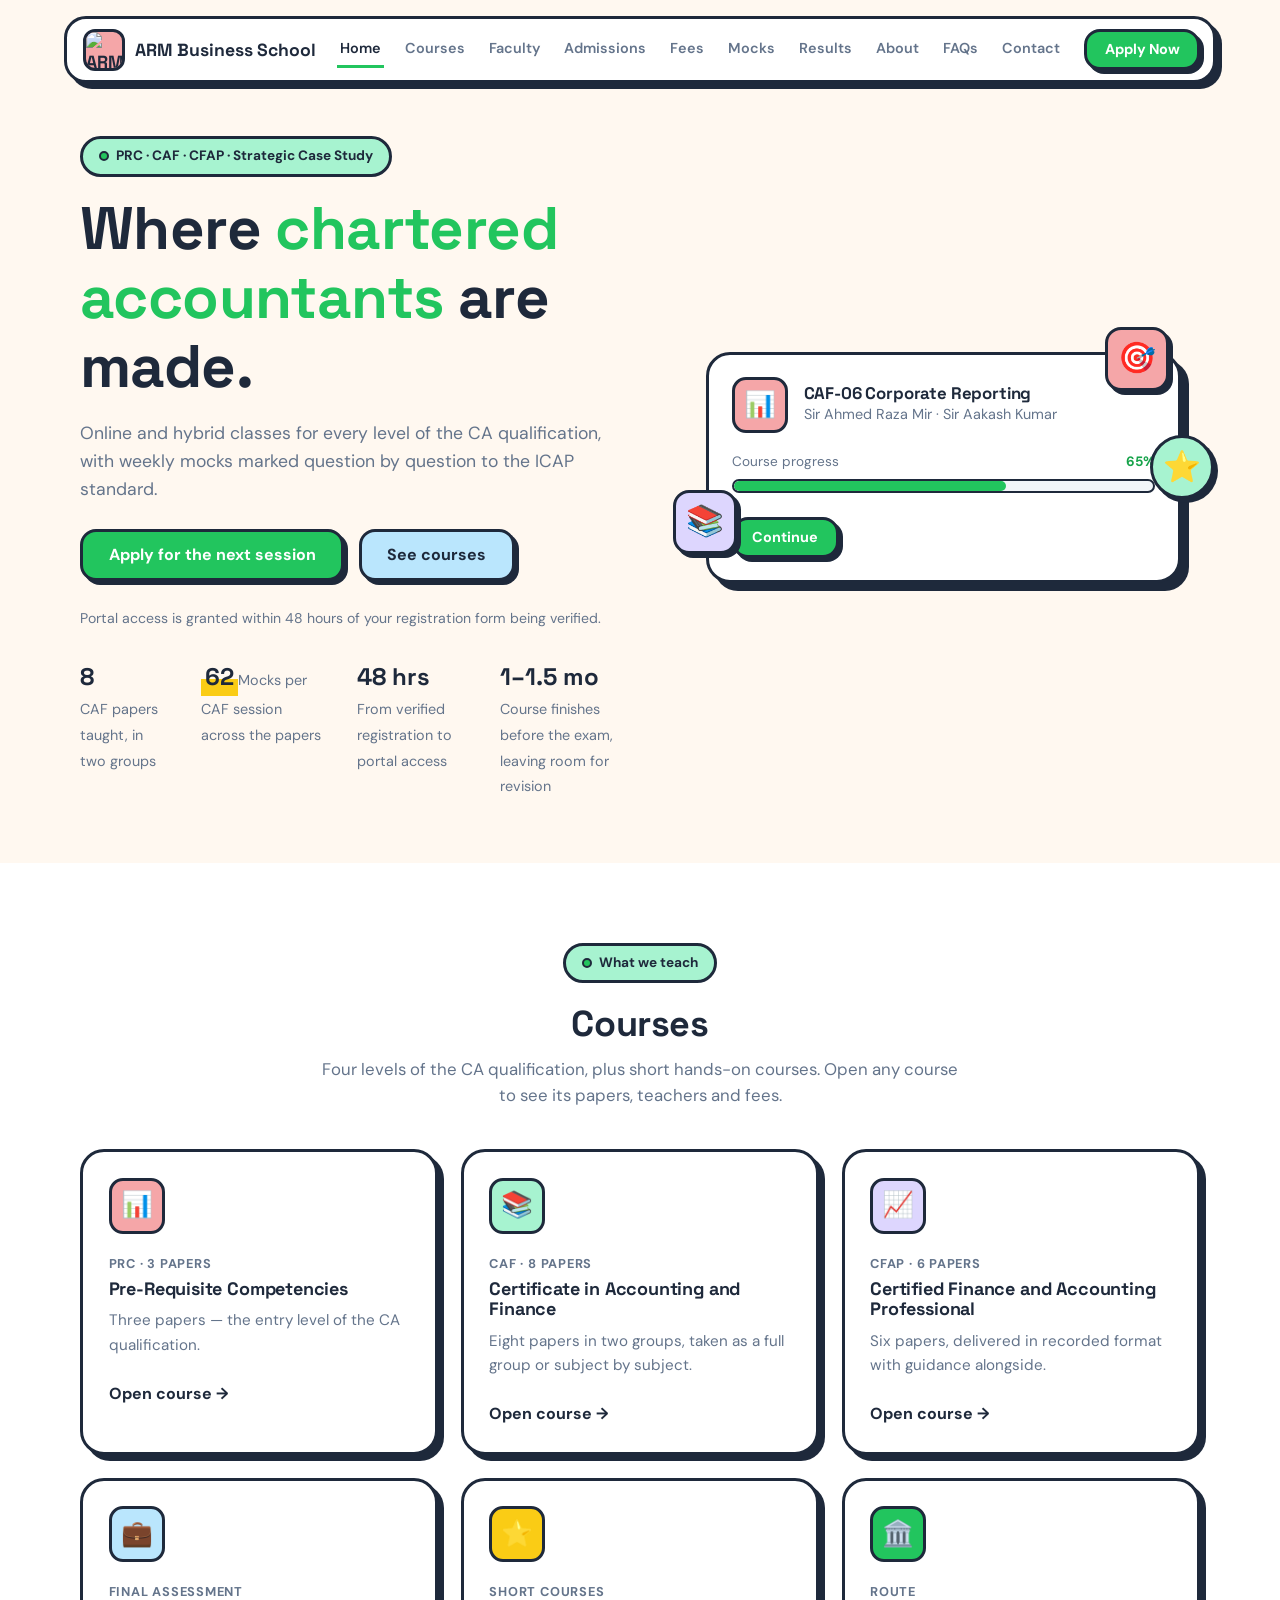
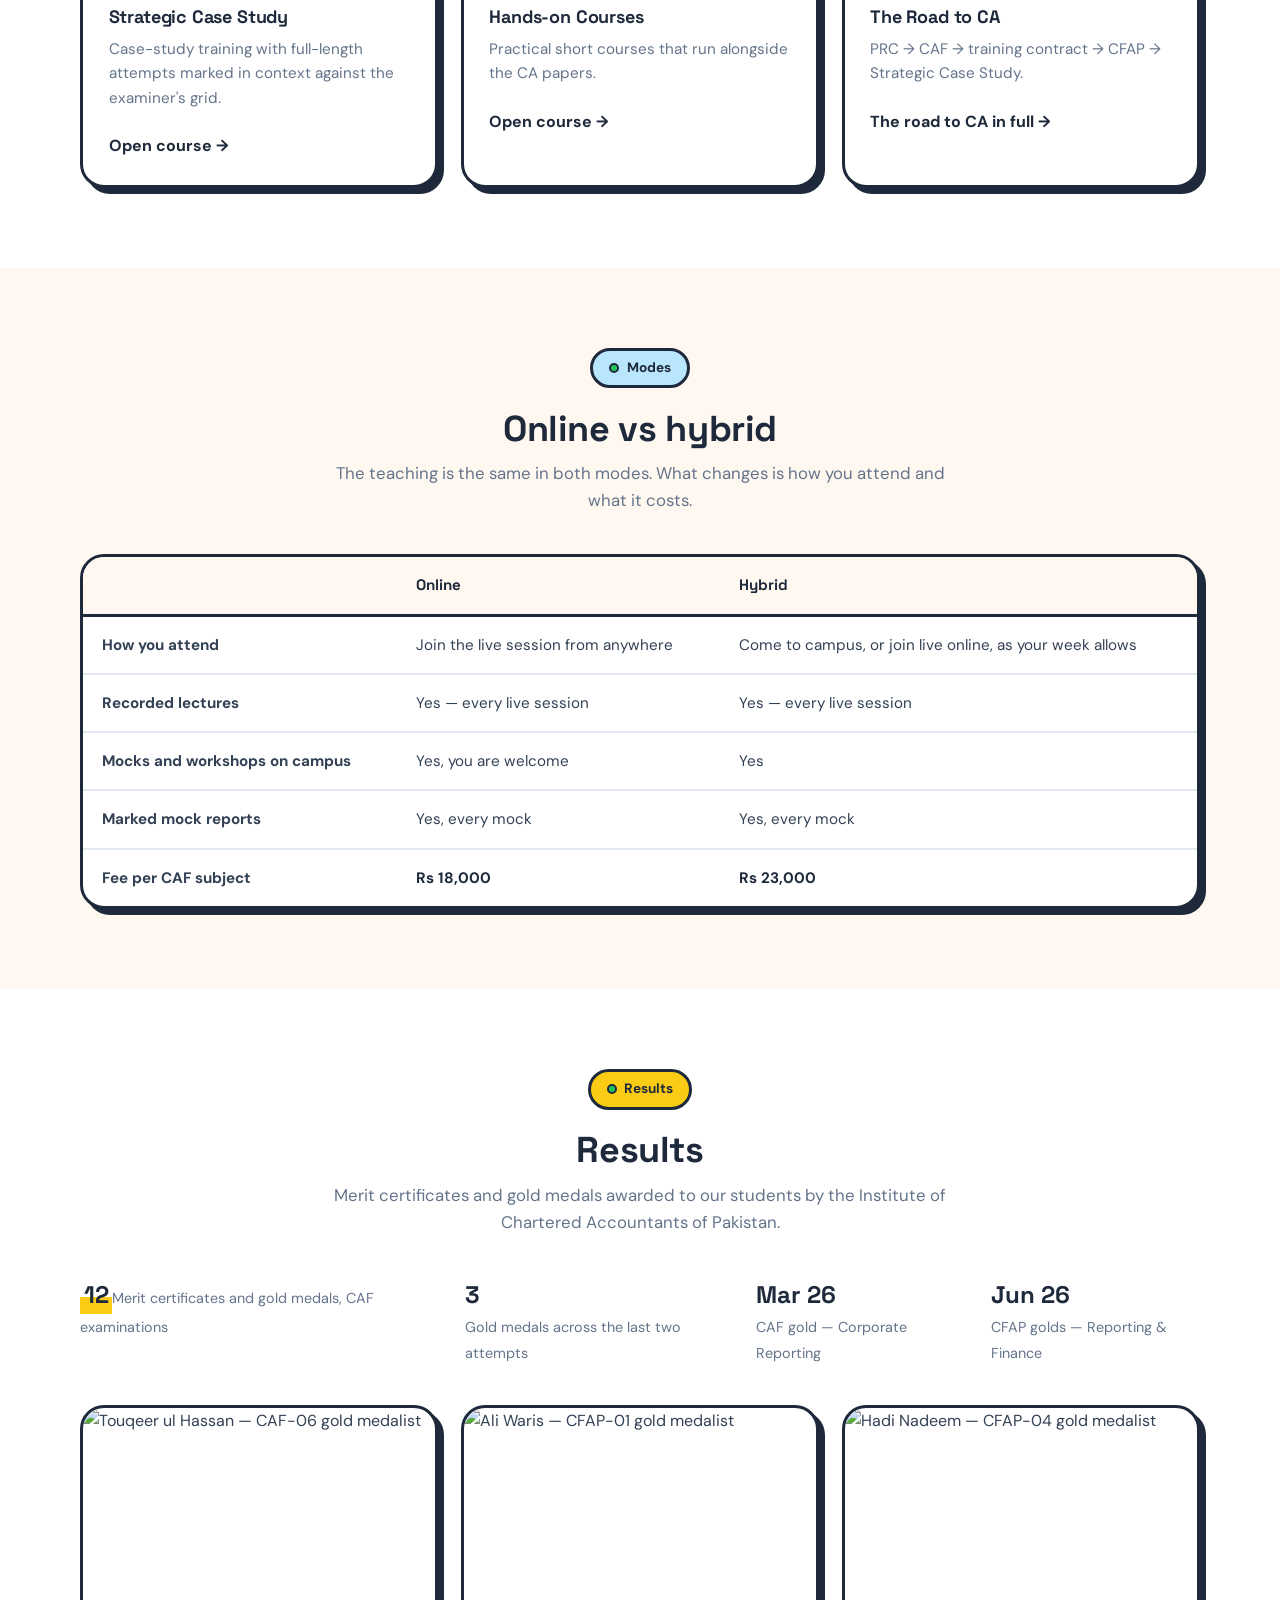
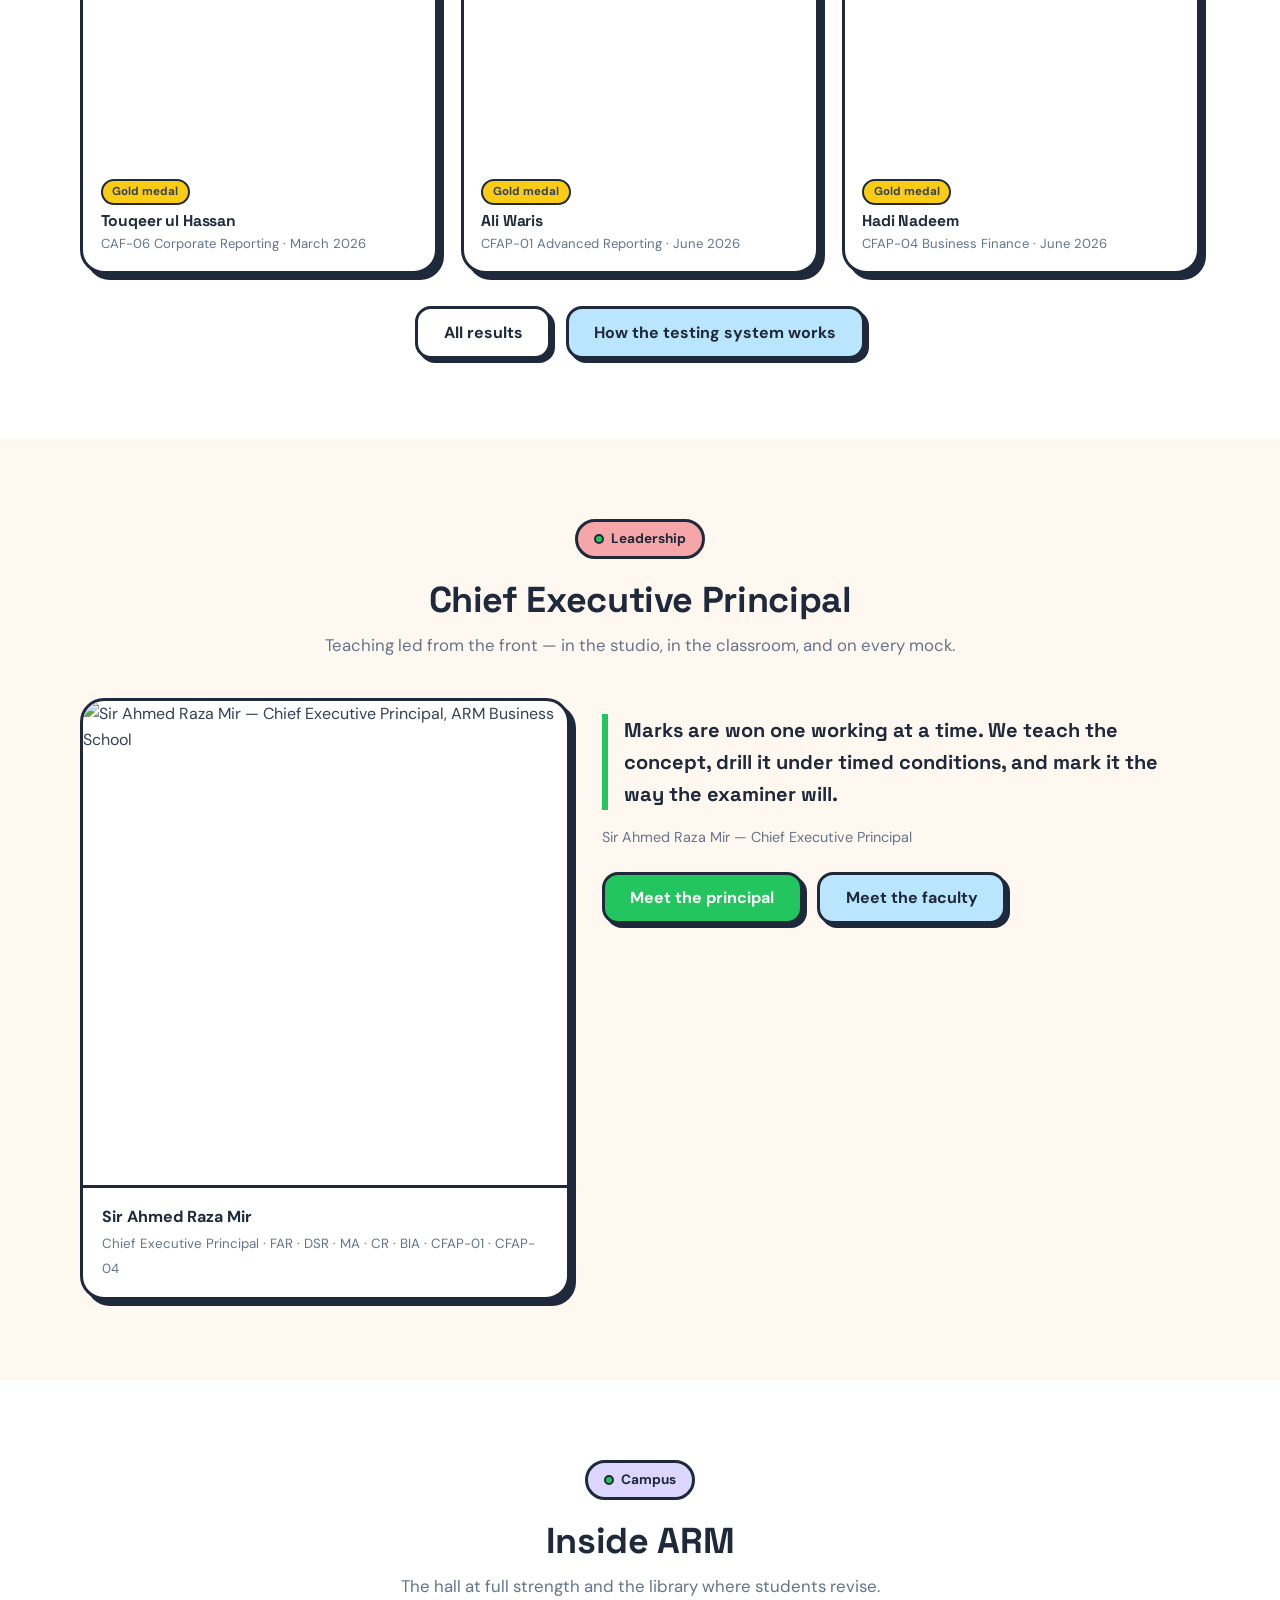
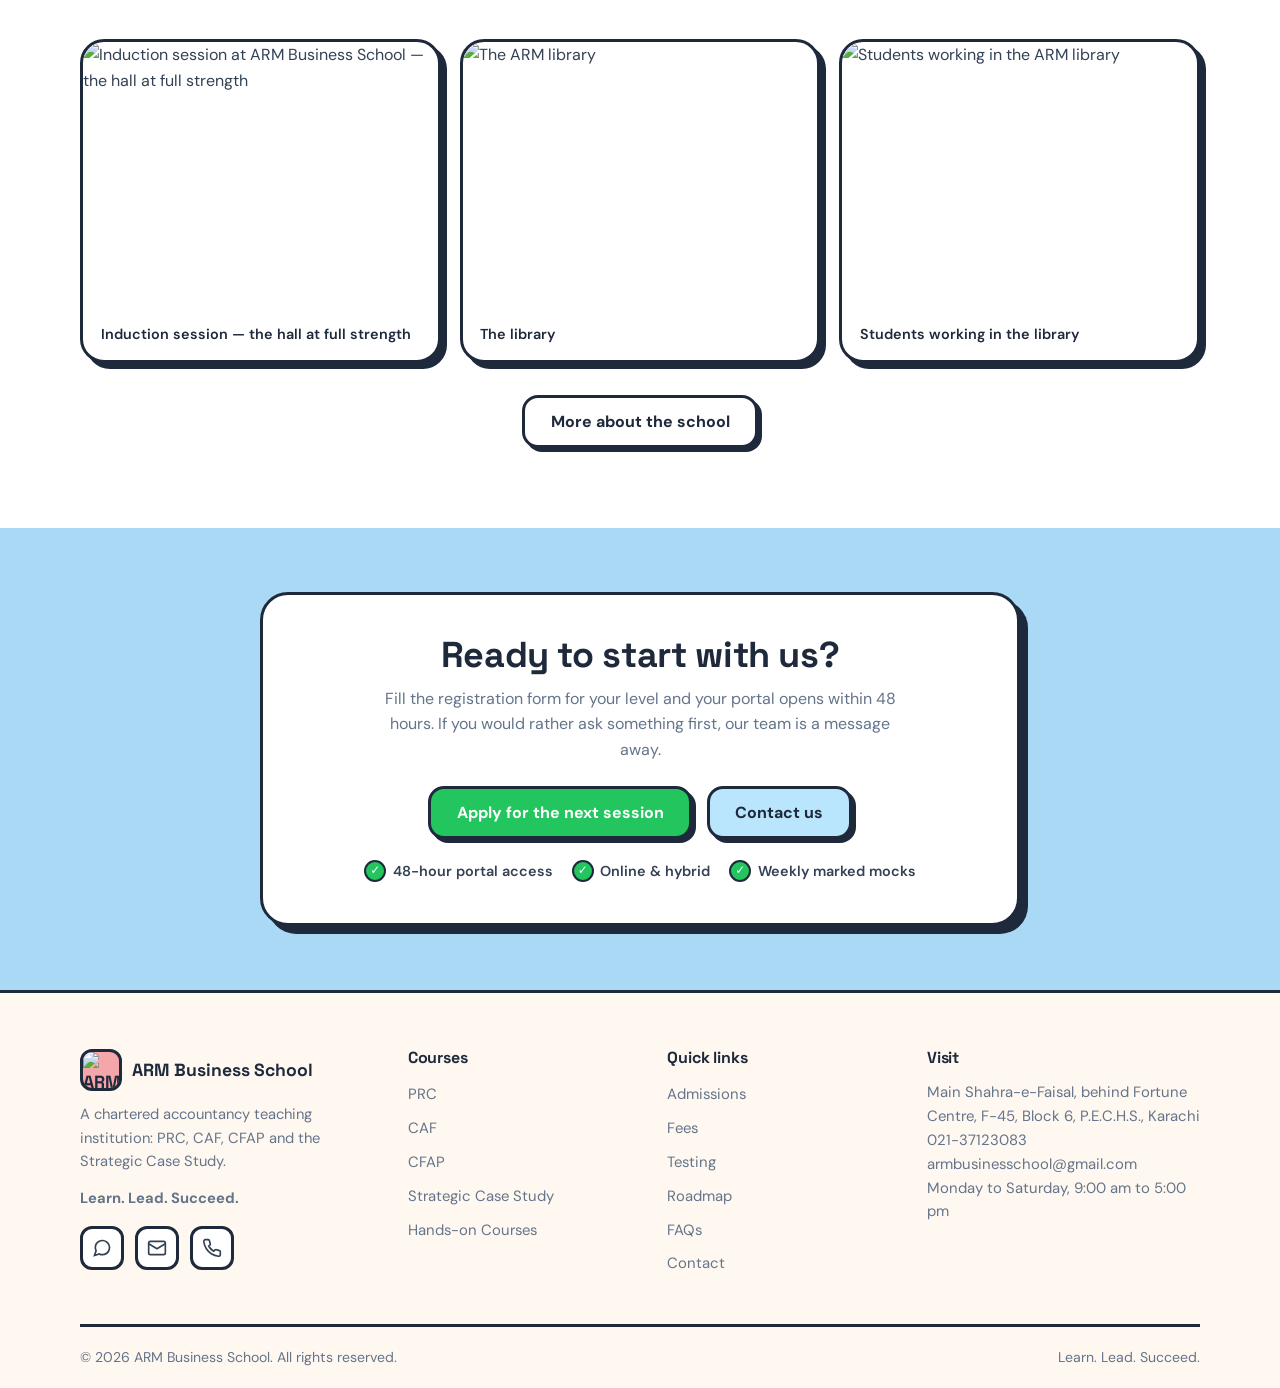
==== commit 7e7cefeb: "claymorphism redesign batch 1/3" ====
--- a/index.html
+++ b/index.html
@@ -7,176 +7,155 @@
 <title>ARM Business School — Where Chartered Accountants Are Made</title>
 <meta name="description" content="ARM Business School is a chartered accountancy teaching institution: PRC, CAF, CFAP and the Strategic Case Study, with weekly mocks marked to the ICAP standard.">
 <link rel="icon" type="image/png" href="https://arm-business-school-website.vercel.app/assets/logo-green.png">
-<link rel="preconnect" href="https://fonts.googleapis.com">
-<link rel="preconnect" href="https://fonts.gstatic.com" crossorigin>
-<link href="https://fonts.googleapis.com/css2?family=Fraunces:ital,opsz,wght@0,9..144,400..700;1,9..144,400..700&family=Inter:wght@400;500;600;700&display=swap" rel="stylesheet">
-<link rel="stylesheet" href="css/styles.css?v=12">
-<noscript><style>.reveal{opacity:1!important;transform:none!important}.strip figure.reveal{clip-path:none!important}.sec-head.reveal h2::after{transform:none!important}</style></noscript>
+<link rel="stylesheet" href="css/clay.css">
 </head>
 <body>
 <a class="skip" href="#main">Skip to main content</a>
 
-<header class="masthead" id="masthead">
-  <div class="wrap masthead__bar">
-    <a class="brand" href="./" aria-label="ARM Business School — home">
-      <img decoding="async" src="https://arm-business-school-website.vercel.app/assets/logo-green.png" alt="ARM Business School — original logo">
-    </a>
-    <nav class="nav" aria-label="Primary">
-      <a href="./" class="active">Home</a>
-      <a href="courses">Courses</a>
-      <a href="faculty">Faculty</a>
-      <a href="admissions">Admissions</a>
-      <a href="fees">Fees</a>
-      <a href="mocks">Mocks</a>
-      <a href="results">Results</a>
-      <a href="about">About</a>
-      <a href="faq">FAQs</a>
-      <a href="contact">Contact</a>
-    </nav>
-    <div class="mast-actions">
-      <a class="btn gold" href="admissions">Apply now</a>
-      <button class="burger" id="burger" aria-label="Open menu" aria-expanded="false" aria-controls="mobileNav"><i></i><i></i><i></i></button>
-    </div>
-  </div>
-  <div class="mobile-nav" id="mobileNav">
-    <div class="wrap">
-      <a href="./">Home</a>
-      <a href="courses">Courses</a>
-      <a href="faculty">Faculty</a>
-      <a href="admissions">Admissions</a>
-      <a href="fees">Fees</a>
-      <a href="mocks">Mocks</a>
-      <a href="results">Results</a>
-      <a href="about">About</a>
-      <a href="faq">FAQs</a>
-      <a href="contact">Contact</a>
-      <a href="admissions" class="m-apply">Apply now</a>
-    </div>
+<header class="navfloat">
+  <a class="brand" href="./" aria-label="ARM Business School — home">
+    <span class="brand__tile"><img src="https://arm-business-school-website.vercel.app/assets/logo-green.png" alt="ARM Business School logo"></span>
+    <span>ARM Business School</span>
+  </a>
+  <nav class="navlinks" aria-label="Primary">
+    <a href="./" class="active">Home</a>
+    <a href="courses">Courses</a>
+    <a href="faculty">Faculty</a>
+    <a href="admissions">Admissions</a>
+    <a href="fees">Fees</a>
+    <a href="mocks">Mocks</a>
+    <a href="results">Results</a>
+    <a href="about">About</a>
+    <a href="faq">FAQs</a>
+    <a href="contact">Contact</a>
+  </nav>
+  <div class="nav-cta">
+    <a class="btn btn-primary btn-sm" href="admissions">Apply Now</a>
+    <button class="burger" id="burger" aria-label="Open menu" aria-expanded="false" aria-controls="mobileNav"><i></i><i></i><i></i></button>
   </div>
 </header>
+<nav class="mobile-nav" id="mobileNav" aria-label="Mobile">
+  <a href="./">Home</a>
+  <a href="courses">Courses</a>
+  <a href="faculty">Faculty</a>
+  <a href="admissions">Admissions</a>
+  <a href="fees">Fees</a>
+  <a href="mocks">Mocks</a>
+  <a href="results">Results</a>
+  <a href="about">About</a>
+  <a href="faq">FAQs</a>
+  <a href="contact">Contact</a>
+  <a href="admissions"><strong>Apply Now →</strong></a>
+</nav>
 
 <main id="main">
 
-<!-- HERO -->
-<section class="hero" id="top">
-  <div class="hero__bg">
-    <img decoding="async" src="https://arm-business-school-website.vercel.app/assets/photos/01-induction-session.jpeg?v=3" alt="ARM Business School induction session — a real classroom full of CA students">
-  </div>
-  <div class="wrap hero__inner">
-    <span class="hero__badge">PRC · CAF · CFAP · Strategic Case Study</span>
-    <h1>Where <em>chartered accountants</em> are made.</h1>
-    <div class="hero__rule" aria-hidden="true"></div>
-    <p class="hero__lede">Online and hybrid classes for every level of the CA qualification, with weekly mocks marked question by question to the ICAP standard.</p>
-    <div class="hero__cta">
-      <a class="btn light" href="admissions">Apply for the next session <svg class="arw" aria-hidden="true"><use href="assets/icons.svg?v=2#i-arrow"/></svg></a>
-      <a class="btn" style="background:transparent;border-color:rgba(227,192,120,.75);color:#E3C078" href="courses">See courses</a>
-    </div>
-    <p class="hero__note">Portal access is granted within 48 hours of your registration form being verified.</p>
-  </div>
-</section>
-
-<div class="ribbon" aria-hidden="true">
-  <div class="wrap ribbon__track">
-    <span>Highly qualified faculty &nbsp;·&nbsp; Mocks marked like the examiner &nbsp;·&nbsp; Merit gold medals &nbsp;·&nbsp; Online &amp; hybrid &nbsp;·&nbsp; Learn. Lead. Succeed. &nbsp;·&nbsp; Highly qualified faculty &nbsp;·&nbsp; Mocks marked like the examiner &nbsp;·&nbsp; Merit gold medals &nbsp;·&nbsp; Online &amp; hybrid &nbsp;·&nbsp; Learn. Lead. Succeed. &nbsp;·&nbsp;</span>
-  </div>
-</div>
-
-<!-- ABOUT TEASER -->
-<section class="block" id="about">
-  <div class="wrap">
-    <div class="contact-grid">
-      <div class="reveal">
-        <p class="kicker">About the school</p>
-        <h2 style="margin-bottom:1.2rem">A chartered accountancy teaching institution.</h2>
-        <p class="lede">ARM teaches the full route to the CA qualification — PRC, CAF, CFAP and the Strategic Case Study — alongside short hands-on courses, with guidance and mentorship from registration to the examiner's grid.</p>
-        <div class="apply-row">
-          <a class="btn ghost" href="about">More about us <svg class="arw" aria-hidden="true"><use href="assets/icons.svg?v=2#i-arrow"/></svg></a>
-        </div>
-      </div>
-      <div class="reveal" data-delay="1">
-        <p>Every paper is taught by a specialist, and every mock is marked in detail so a student sees exactly where marks are won and lost. Classes run online and hybrid, and each course finishes well before the examination to leave room for revision.</p>
-        <p>Merit certificates and gold medals from the Institute of Chartered Accountants of Pakistan sit alongside a testing and marking system built in-house.</p>
-      </div>
-    </div>
-    <div class="grid g4" style="margin-top:clamp(2.5rem,5vw,4rem)">
-      <div class="card reveal"><div class="card__body"><span class="card__icon"><svg aria-hidden="true"><use href="assets/icons.svg?v=2#i-book"/></svg></span><span class="card__tag">What we teach</span><h3>Four levels, plus HOC</h3><p>PRC, CAF, CFAP and the Strategic Case Study, plus hands-on short courses.</p></div></div>
-      <div class="card reveal" data-delay="1"><div class="card__body"><span class="card__icon"><svg aria-hidden="true"><use href="assets/icons.svg?v=2#i-users"/></svg></span><span class="card__tag">How we teach</span><h3>Online and hybrid</h3><p>Attend live from anywhere, or move between campus and live online sessions.</p></div></div>
-      <div class="card reveal" data-delay="2"><div class="card__body"><span class="card__icon"><svg aria-hidden="true"><use href="assets/icons.svg?v=2#i-clipboard"/></svg></span><span class="card__tag">How we check learning</span><h3>Weekly marked mocks</h3><p>A mid-term and two finals in every paper, reconciled to the total.</p></div></div>
-      <div class="card reveal" data-delay="3"><div class="card__body"><span class="card__icon"><svg aria-hidden="true"><use href="assets/icons.svg?v=2#i-award"/></svg></span><span class="card__tag">What we promise</span><h3>Guidance throughout</h3><p>Mentorship, induction, merit medals and CFAP guidance from start to finish.</p></div></div>
-    </div>
-  </div>
-</section>
-
-<!-- STATS -->
-<section class="block block--tint">
-  <div class="wrap">
-    <div class="stats reveal">
-      <div class="s"><div class="v" data-count="8">8</div><div class="l">CAF papers taught, in two groups</div></div>
-      <div class="s"><div class="v" data-count="62">62</div><div class="l">Mocks per CAF session across the papers</div></div>
-      <div class="s"><div class="v">48 hrs</div><div class="l">From verified registration to portal access</div></div>
-      <div class="s"><div class="v">1–1.5 mo</div><div class="l">Course finishes before the exam, leaving room for revision</div></div>
-    </div>
-  </div>
-</section>
-
-<!-- PROGRAMMES OVERVIEW -->
-<section class="block" id="courses">
-  <div class="wrap">
-    <div class="sec-head reveal">
+<section class="hero">
+  <div class="wrap">
+    <div class="hero__grid">
+      <div>
+        <span class="badge"><span class="dot"></span>PRC · CAF · CFAP · Strategic Case Study</span>
+        <h1>Where <span class="hl">chartered accountants</span> are made.</h1>
+        <p class="hero__lede">Online and hybrid classes for every level of the CA qualification, with weekly mocks marked question by question to the ICAP standard.</p>
+        <div class="hero__cta">
+          <a class="btn btn-primary" href="admissions">Apply for the next session</a>
+          <a class="btn btn-secondary" href="courses">See courses</a>
+        </div>
+        <p class="formnote">Portal access is granted within 48 hours of your registration form being verified.</p>
+        <div class="hero__stats reveal">
+          <div class="hstat"><b>8</b><span>CAF papers taught, in two groups</span></div>
+          <div class="hstat"><b class="hl-y">62</b><span>Mocks per CAF session across the papers</span></div>
+          <div class="hstat"><b>48 hrs</b><span>From verified registration to portal access</span></div>
+          <div class="hstat"><b>1–1.5 mo</b><span>Course finishes before the exam, leaving room for revision</span></div>
+        </div>
+      </div>
+      <div class="clay-stage reveal">
+        <div class="course-card">
+          <div class="course-card__top">
+            <div class="tile tile--coral">📊</div>
+            <div>
+              <h3>CAF-06 Corporate Reporting</h3>
+              <div class="meta">Sir Ahmed Raza Mir · Sir Aakash Kumar</div>
+            </div>
+          </div>
+          <div class="progress">
+            <div class="progress__row"><span>Course progress</span><b>65%</b></div>
+            <div class="progress__track"><div class="progress__fill"></div></div>
+          </div>
+          <a class="btn btn-primary btn-sm" href="courses.html#caf" style="margin-top:1.1rem">Continue</a>
+        </div>
+        <span class="chip chip--1" aria-hidden="true">🎯</span>
+        <span class="chip chip--2" aria-hidden="true">📚</span>
+        <span class="chip chip--3" aria-hidden="true">⭐</span>
+      </div>
+    </div>
+  </div>
+</section>
+
+<section class="section section--white">
+  <div class="wrap">
+    <div class="sec-head reveal">
+      <span class="badge"><span class="dot"></span>What we teach</span>
       <h2>Courses</h2>
       <p>Four levels of the CA qualification, plus short hands-on courses. Open any course to see its papers, teachers and fees.</p>
     </div>
     <div class="grid g3">
-      <article class="card reveal"><div class="card__body">
-        <span class="card__icon"><svg aria-hidden="true"><use href="assets/icons.svg?v=2#i-calc"/></svg></span>
-        <span class="card__tag">PRC · 3 papers</span><h3>Pre-Requisite Competencies</h3>
+      <article class="clay-card reveal">
+        <div class="tile tile--coral">📊</div>
+        <span class="tagline">PRC · 3 papers</span>
+        <h3>Pre-Requisite Competencies</h3>
         <p>Three papers — the entry level of the CA qualification.</p>
-        <a class="card__link" href="courses#prc">Open course <svg class="arw" aria-hidden="true"><use href="assets/icons.svg?v=2#i-arrow"/></svg></a>
-      </div></article>
-      <article class="card featured reveal" data-delay="1"><div class="card__body">
-        <span class="card__icon"><svg aria-hidden="true"><use href="assets/icons.svg?v=2#i-book"/></svg></span>
-        <span class="card__tag">CAF · 8 papers</span><h3>Certificate in Accounting and Finance</h3>
+        <a class="card-link" href="courses.html#prc">Open course →</a>
+      </article>
+      <article class="clay-card reveal">
+        <div class="tile tile--mint">📚</div>
+        <span class="tagline">CAF · 8 papers</span>
+        <h3>Certificate in Accounting and Finance</h3>
         <p>Eight papers in two groups, taken as a full group or subject by subject.</p>
-        <a class="card__link" href="courses#caf">Open course <svg class="arw" aria-hidden="true"><use href="assets/icons.svg?v=2#i-arrow"/></svg></a>
-      </div></article>
-      <article class="card reveal" data-delay="2"><div class="card__body">
-        <span class="card__icon"><svg aria-hidden="true"><use href="assets/icons.svg?v=2#i-chart"/></svg></span>
-        <span class="card__tag">CFAP · 6 papers</span><h3>Certified Finance and Accounting Professional</h3>
+        <a class="card-link" href="courses.html#caf">Open course →</a>
+      </article>
+      <article class="clay-card reveal">
+        <div class="tile tile--lav">📈</div>
+        <span class="tagline">CFAP · 6 papers</span>
+        <h3>Certified Finance and Accounting Professional</h3>
         <p>Six papers, delivered in recorded format with guidance alongside.</p>
-        <a class="card__link" href="courses#cfap">Open course <svg class="arw" aria-hidden="true"><use href="assets/icons.svg?v=2#i-arrow"/></svg></a>
-      </div></article>
-      <article class="card reveal"><div class="card__body">
-        <span class="card__icon"><svg aria-hidden="true"><use href="assets/icons.svg?v=2#i-briefcase"/></svg></span>
-        <span class="card__tag">Final assessment</span><h3>Strategic Case Study</h3>
+        <a class="card-link" href="courses.html#cfap">Open course →</a>
+      </article>
+      <article class="clay-card reveal">
+        <div class="tile tile--blue">💼</div>
+        <span class="tagline">Final assessment</span>
+        <h3>Strategic Case Study</h3>
         <p>Case-study training with full-length attempts marked in context against the examiner's grid.</p>
-        <a class="card__link" href="courses#scs">Open course <svg class="arw" aria-hidden="true"><use href="assets/icons.svg?v=2#i-arrow"/></svg></a>
-      </div></article>
-      <article class="card reveal" data-delay="1"><div class="card__body">
-        <span class="card__icon"><svg aria-hidden="true"><use href="assets/icons.svg?v=2#i-sliders"/></svg></span>
-        <span class="card__tag">Short courses</span><h3>Hands-on Courses</h3>
+        <a class="card-link" href="courses.html#scs">Open course →</a>
+      </article>
+      <article class="clay-card reveal">
+        <div class="tile tile--yellow">⭐</div>
+        <span class="tagline">Short courses</span>
+        <h3>Hands-on Courses</h3>
         <p>Practical short courses that run alongside the CA papers.</p>
-        <a class="card__link" href="courses#hoc">Open course <svg class="arw" aria-hidden="true"><use href="assets/icons.svg?v=2#i-arrow"/></svg></a>
-      </div></article>
-      <article class="card reveal" data-delay="2" style="background:var(--cream)"><div class="card__body">
-        <span class="card__icon"><svg aria-hidden="true"><use href="assets/icons.svg?v=2#i-map"/></svg></span>
-        <span class="card__tag">Route</span><h3>The Road to CA</h3>
+        <a class="card-link" href="courses.html#hoc">Open course →</a>
+      </article>
+      <article class="clay-card reveal">
+        <div class="tile tile--green">🏛️</div>
+        <span class="tagline">Route</span>
+        <h3>The Road to CA</h3>
         <p>PRC → CAF → training contract → CFAP → Strategic Case Study.</p>
-        <a class="card__link" href="roadmap">The road to CA in full <svg class="arw" aria-hidden="true"><use href="assets/icons.svg?v=2#i-arrow"/></svg></a>
-      </div></article>
-    </div>
-  </div>
-</section>
-
-<!-- ONLINE VS HYBRID -->
-<section class="block block--tint" id="modes">
-  <div class="wrap">
-    <div class="sec-head reveal">
+        <a class="card-link" href="roadmap">The road to CA in full →</a>
+      </article>
+    </div>
+  </div>
+</section>
+
+<section class="section section--cream">
+  <div class="wrap">
+    <div class="sec-head reveal">
+      <span class="badge badge--blue"><span class="dot"></span>Modes</span>
       <h2>Online vs hybrid</h2>
       <p>The teaching is the same in both modes. What changes is how you attend and what it costs.</p>
     </div>
     <div class="tbl-wrap reveal">
       <table class="tbl">
-        <thead><tr><th></th><th>Online</th><th class="gold">Hybrid</th></tr></thead>
+        <thead><tr><th></th><th>Online</th><th>Hybrid</th></tr></thead>
         <tbody>
           <tr><td><strong>How you attend</strong></td><td>Join the live session from anywhere</td><td>Come to campus, or join live online, as your week allows</td></tr>
           <tr><td><strong>Recorded lectures</strong></td><td>Yes — every live session</td><td>Yes — every live session</td></tr>
@@ -189,117 +168,169 @@
   </div>
 </section>
 
-<!-- RESULTS TEASER -->
-<section class="block" id="results">
-  <div class="wrap">
-    <div class="sec-head reveal">
+<section class="section section--white">
+  <div class="wrap">
+    <div class="sec-head reveal">
+      <span class="badge badge--yellow"><span class="dot"></span>Results</span>
       <h2>Results</h2>
       <p>Merit certificates and gold medals awarded to our students by the Institute of Chartered Accountants of Pakistan.</p>
     </div>
-    <div class="stats reveal" style="margin-bottom:1.5rem">
-      <div class="s"><div class="v" data-count="12">12</div><div class="l">Merit certificates and gold medals, CAF examinations</div></div>
-      <div class="s"><div class="v" data-count="3">3</div><div class="l">Gold medals across the last two attempts</div></div>
-      <div class="s"><div class="v">Mar 26</div><div class="l">CAF gold — Corporate Reporting</div></div>
-      <div class="s"><div class="v">Jun 26</div><div class="l">CFAP golds — Reporting &amp; Finance</div></div>
+    <div class="hero__stats reveal" style="margin-bottom:2.5rem;justify-content:center">
+      <div class="hstat"><b class="hl-y">12</b><span>Merit certificates and gold medals, CAF examinations</span></div>
+      <div class="hstat"><b>3</b><span>Gold medals across the last two attempts</span></div>
+      <div class="hstat"><b>Mar 26</b><span>CAF gold — Corporate Reporting</span></div>
+      <div class="hstat"><b>Jun 26</b><span>CFAP golds — Reporting &amp; Finance</span></div>
     </div>
     <div class="grid g3">
-      <div class="hon reveal">
-        <div class="hx"><span class="tag">CAF</span><span class="att">March 2026 attempt</span></div>
-        <h3>CAF-06 Corporate Reporting — Gold medal</h3>
-        <div class="achiever"><img decoding="async" src="https://arm-business-school-website.vercel.app/assets/people/02-touqeer-ul-hassan.jpeg?v=3" alt="Touqeer ul Hassan — CAF-06 gold medalist" loading="lazy"><div class="who"><b>Touqeer ul Hassan</b><small>Gold medal · CAF-06</small></div></div>
-      </div>
-      <div class="hon reveal" data-delay="1">
-        <div class="hx"><span class="tag">CFAP</span><span class="att">June 2026 attempt</span></div>
-        <h3>CFAP-01 Advanced Reporting — Gold medal</h3>
-        <div class="achiever"><img decoding="async" src="https://arm-business-school-website.vercel.app/assets/team/ali-waris.jpg?v=3" alt="Ali Waris — CFAP-01 gold medalist" loading="lazy"><div class="who"><b>Ali Waris</b><small>Gold medal · CFAP-01</small></div></div>
-      </div>
-      <div class="hon reveal" data-delay="2">
-        <div class="hx"><span class="tag">CFAP</span><span class="att">June 2026 attempt</span></div>
-        <h3>CFAP-04 Business Finance — Gold medal</h3>
-        <div class="achiever"><img decoding="async" src="https://arm-business-school-website.vercel.app/assets/people/01-hadi-nadeem.jpeg?v=3" alt="Hadi Nadeem — CFAP-04 gold medalist" loading="lazy"><div class="who"><b>Hadi Nadeem</b><small>Gold medal · CFAP-04</small></div></div>
-      </div>
-    </div>
-    <div class="apply-row reveal" style="margin-top:2rem">
-      <a class="btn ghost" href="results">All results <svg class="arw" aria-hidden="true"><use href="assets/icons.svg?v=2#i-arrow"/></svg></a>
-      <a class="btn ghost" href="mocks">How the testing system works</a>
-    </div>
-  </div>
-</section>
-
-<!-- PRINCIPAL -->
-<section class="block principal-band" id="principal">
-  <div class="wrap">
-    <div class="sec-head reveal">
+      <article class="spot reveal">
+        <img src="https://arm-business-school-website.vercel.app/assets/people/02-touqeer-ul-hassan.jpeg?v=3" alt="Touqeer ul Hassan — CAF-06 gold medalist" loading="lazy">
+        <div class="spot__body">
+          <span class="spot__tag">Gold medal</span>
+          <h3>Touqeer ul Hassan</h3>
+          <small>CAF-06 Corporate Reporting · March 2026</small>
+        </div>
+      </article>
+      <article class="spot reveal">
+        <img src="https://arm-business-school-website.vercel.app/assets/team/ali-waris.jpg?v=3" alt="Ali Waris — CFAP-01 gold medalist" loading="lazy">
+        <div class="spot__body">
+          <span class="spot__tag">Gold medal</span>
+          <h3>Ali Waris</h3>
+          <small>CFAP-01 Advanced Reporting · June 2026</small>
+        </div>
+      </article>
+      <article class="spot reveal">
+        <img src="https://arm-business-school-website.vercel.app/assets/people/01-hadi-nadeem.jpeg?v=3" alt="Hadi Nadeem — CFAP-04 gold medalist" loading="lazy">
+        <div class="spot__body">
+          <span class="spot__tag">Gold medal</span>
+          <h3>Hadi Nadeem</h3>
+          <small>CFAP-04 Business Finance · June 2026</small>
+        </div>
+      </article>
+    </div>
+    <div class="reveal" style="margin-top:2rem;display:flex;flex-wrap:wrap;gap:.9rem;justify-content:center">
+      <a class="btn" href="results">All results</a>
+      <a class="btn btn-secondary" href="mocks">How the testing system works</a>
+    </div>
+  </div>
+</section>
+
+<section class="section section--cream">
+  <div class="wrap">
+    <div class="sec-head reveal">
+      <span class="badge badge--coral"><span class="dot"></span>Leadership</span>
       <h2>Chief Executive Principal</h2>
       <p>Teaching led from the front — in the studio, in the classroom, and on every mock.</p>
     </div>
     <div class="leader">
       <figure class="reveal">
-        <img decoding="async" src="https://arm-business-school-website.vercel.app/assets/faculty/ahmed-raza-mir.jpg?v=3" alt="Sir Ahmed Raza Mir — Chief Executive Principal, ARM Business School">
+        <img src="https://arm-business-school-website.vercel.app/assets/faculty/ahmed-raza-mir.jpg?v=3" alt="Sir Ahmed Raza Mir — Chief Executive Principal, ARM Business School" loading="lazy">
         <figcaption><b>Sir Ahmed Raza Mir</b><small>Chief Executive Principal · FAR · DSR · MA · CR · BIA · CFAP-01 · CFAP-04</small></figcaption>
       </figure>
-      <div class="reveal" data-delay="1">
+      <div class="reveal">
         <p class="pullquote">Marks are won one working at a time. We teach the concept, drill it under timed conditions, and mark it the way the examiner will.</p>
         <p class="pullquote-name">Sir Ahmed Raza Mir — Chief Executive Principal</p>
-        <div class="apply-row">
-          <a class="btn light" href="about#leader">Meet the principal <svg class="arw" aria-hidden="true"><use href="assets/icons.svg?v=2#i-arrow"/></svg></a>
-          <a class="btn outline-light" href="faculty">Meet the faculty</a>
-        </div>
-      </div>
-    </div>
-  </div>
-</section>
-
-<!-- INSIDE ARM -->
-<section class="block" id="campus">
-  <div class="wrap">
-    <div class="sec-head reveal">
+        <div style="display:flex;flex-wrap:wrap;gap:.9rem;margin-top:1.4rem">
+          <a class="btn btn-primary" href="about.html#leader">Meet the principal</a>
+          <a class="btn btn-secondary" href="faculty">Meet the faculty</a>
+        </div>
+      </div>
+    </div>
+  </div>
+</section>
+
+<section class="section section--white">
+  <div class="wrap">
+    <div class="sec-head reveal">
+      <span class="badge badge--lav"><span class="dot"></span>Campus</span>
       <h2>Inside ARM</h2>
       <p>The hall at full strength and the library where students revise.</p>
     </div>
     <div class="strip">
-      <figure class="reveal"><img decoding="async" src="https://arm-business-school-website.vercel.app/assets/photos/01-induction-session.jpeg?v=3" alt="Induction session at ARM Business School — the hall at full strength" loading="lazy"><figcaption>Induction session — the hall at full strength</figcaption></figure>
-      <figure class="reveal" data-delay="1"><img decoding="async" src="https://arm-business-school-website.vercel.app/assets/photos/08-the-library.jpeg?v=3" alt="The ARM library" loading="lazy"><figcaption>The library</figcaption></figure>
-      <figure class="reveal" data-delay="2"><img decoding="async" src="https://arm-business-school-website.vercel.app/assets/photos/09-students-working-in-the-library.jpeg?v=3" alt="Students working in the ARM library" loading="lazy"><figcaption>Students working in the library</figcaption></figure>
-    </div>
-    <div class="apply-row reveal" style="margin-top:2rem">
-      <a class="btn ghost" href="about#campus">More about the school <svg class="arw" aria-hidden="true"><use href="assets/icons.svg?v=2#i-arrow"/></svg></a>
-    </div>
-  </div>
-</section>
-
-<!-- CTA -->
-<section class="cta">
-  <div class="wrap reveal">
-    <h2>Ready to start with us?</h2>
-    <p>Fill the registration form for your level and your portal opens within 48 hours. If you would rather ask something first, our team is a message away.</p>
-    <div class="cta__row">
-      <a class="btn light" href="admissions">Apply for the next session <svg class="arw" aria-hidden="true"><use href="assets/icons.svg?v=2#i-arrow"/></svg></a>
-      <a class="btn" style="background:transparent;border-color:rgba(255,255,255,.6)" href="contact">Contact us</a>
+      <figure class="reveal">
+        <img src="https://arm-business-school-website.vercel.app/assets/photos/01-induction-session.jpeg?v=3" alt="Induction session at ARM Business School — the hall at full strength" loading="lazy">
+        <figcaption>Induction session — the hall at full strength</figcaption>
+      </figure>
+      <figure class="reveal">
+        <img src="https://arm-business-school-website.vercel.app/assets/photos/08-the-library.jpeg?v=3" alt="The ARM library" loading="lazy">
+        <figcaption>The library</figcaption>
+      </figure>
+      <figure class="reveal">
+        <img src="https://arm-business-school-website.vercel.app/assets/photos/09-students-working-in-the-library.jpeg?v=3" alt="Students working in the ARM library" loading="lazy">
+        <figcaption>Students working in the library</figcaption>
+      </figure>
+    </div>
+    <div class="reveal" style="margin-top:2rem;text-align:center">
+      <a class="btn" href="about.html#campus">More about the school</a>
+    </div>
+  </div>
+</section>
+
+<section class="cta-band">
+  <div class="wrap">
+    <div class="cta-card reveal">
+      <h2>Ready to start with us?</h2>
+      <p>Fill the registration form for your level and your portal opens within 48 hours. If you would rather ask something first, our team is a message away.</p>
+      <div class="cta-card__row">
+        <a class="btn btn-primary" href="admissions">Apply for the next session</a>
+        <a class="btn btn-secondary" href="contact">Contact us</a>
+      </div>
+      <div class="assure">
+        <span><span class="check">✓</span>48-hour portal access</span>
+        <span><span class="check">✓</span>Online &amp; hybrid</span>
+        <span><span class="check">✓</span>Weekly marked mocks</span>
+      </div>
     </div>
   </div>
 </section>
 
 </main>
 
-<footer class="site">
-  <div class="wrap">
-    <div class="foot-top">
-      <div>
-        <div class="foot-brand">
-          <img decoding="async" src="https://arm-business-school-website.vercel.app/assets/logo-green.png" alt="ARM Business School — original logo">
-        </div>
-        <p class="foot-motto">Learn. Lead. Succeed.</p>
-        <p class="foot-tag">A chartered accountancy teaching institution: PRC, CAF, CFAP and the Strategic Case Study.</p>
-        <div class="social">
-          <a href="https://wa.me/923327948519" aria-label="WhatsApp"><svg aria-hidden="true"><use href="assets/icons.svg?v=2#i-whatsapp"/></svg></a>
-          <a href="mailto:armbusinesschool@gmail.com" aria-label="Email"><svg aria-hidden="true"><use href="assets/icons.svg?v=2#i-mail"/></svg></a>
-          <a href="tel:+922137123083" aria-label="Phone"><svg aria-hidden="true"><use href="assets/icons.svg?v=2#i-phone"/></svg></a>
-        </div>
-      </div>
-      <div><h4 class="fh">Courses</h4><ul><li><a href="courses#prc">PRC</a></li><li><a href="courses#caf">CAF</a></li><li><a href="courses#cfap">CFAP</a></li><li><a href="courses#scs">Strategic Case Study</a></li><li><a href="courses#hoc">Hands-on Courses</a></li></ul></div>
-      <div><h4 class="fh">Quick links</h4><ul><li><a href="admissions">Admissions</a></li><li><a href="fees">Fees &amp; policies</a></li><li><a href="fees#pay">Pay your fee</a></li><li><a href="mocks">Testing system</a></li><li><a href="mocks#submit">Submit a mock</a></li><li><a href="roadmap">Road to CA</a></li><li><a href="faq">FAQs</a></li><li><a href="contact">Contact</a></li></ul></div>
-      <div><h4 class="fh">Visit and reach us</h4><ul><li>Main Shahra-e-Faisal, behind Fortune Centre, F-45, Block 6, P.E.C.H.S., Karachi</li><li><a href="tel:+922137123083">021-37123083</a></li><li><a href="mailto:armbusinesschool@gmail.com">armbusinesschool@gmail.com</a></li><li>Monday to Saturday, 9:00 am to 5:00 pm</li></ul></div>
+<footer class="footer">
+  <div class="wrap">
+    <div class="foot-grid">
+      <div class="foot-brand">
+        <a class="brand" href="./" aria-label="ARM Business School — home">
+          <span class="brand__tile"><img src="https://arm-business-school-website.vercel.app/assets/logo-green.png" alt="ARM Business School logo"></span>
+          <span>ARM Business School</span>
+        </a>
+        <p>A chartered accountancy teaching institution: PRC, CAF, CFAP and the Strategic Case Study.</p>
+        <p><strong>Learn. Lead. Succeed.</strong></p>
+        <div class="social-row">
+          <a class="soc" href="https://wa.me/923327948519" aria-label="WhatsApp"><svg viewBox="0 0 24 24" fill="none" stroke="currentColor" stroke-width="2" aria-hidden="true"><path d="M21 11.5a8.38 8.38 0 0 1-.9 3.8 8.5 8.5 0 0 1-7.6 4.7 8.38 8.38 0 0 1-3.8-.9L3 21l1.9-5.7a8.38 8.38 0 0 1-.9-3.8 8.5 8.5 0 0 1 4.7-7.6 8.38 8.38 0 0 1 3.8-.9h.5a8.48 8.48 0 0 1 8 8v.5z"/></svg></a>
+          <a class="soc" href="mailto:armbusinesschool@gmail.com" aria-label="Email"><svg viewBox="0 0 24 24" fill="none" stroke="currentColor" stroke-width="2" aria-hidden="true"><rect x="2" y="4" width="20" height="16" rx="2"/><path d="m22 7-10 6L2 7"/></svg></a>
+          <a class="soc" href="tel:+922137123083" aria-label="Phone"><svg viewBox="0 0 24 24" fill="none" stroke="currentColor" stroke-width="2" aria-hidden="true"><path d="M22 16.92v3a2 2 0 0 1-2.18 2 19.79 19.79 0 0 1-8.63-3.07 19.5 19.5 0 0 1-6-6A19.79 19.79 0 0 1 2.12 4.18 2 2 0 0 1 4.11 2h3a2 2 0 0 1 2 1.72c.13.96.36 1.9.7 2.81a2 2 0 0 1-.45 2.11L8.09 9.91a16 16 0 0 0 6 6l1.27-1.27a2 2 0 0 1 2.11-.45c.91.34 1.85.57 2.81.7A2 2 0 0 1 22 16.92z"/></svg></a>
+        </div>
+      </div>
+      <div class="foot-col">
+        <h4>Courses</h4>
+        <ul>
+          <li><a href="courses.html#prc">PRC</a></li>
+          <li><a href="courses.html#caf">CAF</a></li>
+          <li><a href="courses.html#cfap">CFAP</a></li>
+          <li><a href="courses.html#scs">Strategic Case Study</a></li>
+          <li><a href="courses.html#hoc">Hands-on Courses</a></li>
+        </ul>
+      </div>
+      <div class="foot-col">
+        <h4>Quick links</h4>
+        <ul>
+          <li><a href="admissions">Admissions</a></li>
+          <li><a href="fees">Fees</a></li>
+          <li><a href="mocks">Testing</a></li>
+          <li><a href="roadmap">Roadmap</a></li>
+          <li><a href="faq">FAQs</a></li>
+          <li><a href="contact">Contact</a></li>
+        </ul>
+      </div>
+      <div class="foot-col">
+        <h4>Visit</h4>
+        <address>
+          Main Shahra-e-Faisal, behind Fortune Centre, F-45, Block 6, P.E.C.H.S., Karachi<br>
+          <a href="tel:+922137123083">021-37123083</a><br>
+          <a href="mailto:armbusinesschool@gmail.com">armbusinesschool@gmail.com</a><br>
+          Monday to Saturday, 9:00 am to 5:00 pm
+        </address>
+      </div>
     </div>
     <div class="foot-bottom">
       <span>© <span id="year">2026</span> ARM Business School. All rights reserved.</span>
@@ -308,7 +339,7 @@
   </div>
 </footer>
 
-<button class="totop" id="totop" aria-label="Back to top"><svg aria-hidden="true"><use href="assets/icons.svg?v=2#i-arrow"/></svg></button>
-<script src="js/app.js?v=3" defer></script>
+<button class="totop" id="totop" aria-label="Back to top"><svg viewBox="0 0 24 24" fill="none" stroke="currentColor" stroke-width="2.5" aria-hidden="true"><path d="M12 19V5M5 12l7-7 7 7"/></svg></button>
+<script src="js/app.js" defer></script>
 </body>
 </html>
--- a/css/clay.css
+++ b/css/clay.css
@@ -0,0 +1,434 @@
+/* ============================================================
+   ARM Business School — Claymorphism design system
+   Playful neo-brutalist "clay" EdTech aesthetic.
+   Tokens lifted from the LearnHub reference teardown.
+   ============================================================ */
+@import url('https://fonts.googleapis.com/css2?family=Space+Grotesk:wght@400;500;600;700&family=DM+Sans:ital,opsz,wght@0,9..40,400;0,9..40,500;0,9..40,600;0,9..40,700;1,9..40,400&display=swap');
+
+:root{
+  --ink:#1E293B;
+  --body:#334155;
+  --muted:#64748B;
+  --cream:#FFF8F0;
+  --white:#FFFFFF;
+  --band:#A9D9F5;
+  --cta:#22C55E;
+  --cta-dark:#16A34A;
+  --secondary:#BAE6FD;
+  --coral:#F5A6A8;
+  --lavender:#DDD6FE;
+  --mint:#A7F3D0;
+  --yellow:#FACC15;
+  --gold:#FBBF24;
+  --radius-card:24px;
+  --radius-btn:16px;
+  --radius-tile:14px;
+  --shadow-hard:6px 6px 0 var(--ink);
+  --shadow-hard-sm:4px 4px 0 var(--ink);
+  --shadow-soft:0 10px 30px rgba(30,41,59,.10), 4px 4px 0 rgba(30,41,59,.08);
+  --maxw:1152px;
+  --font-head:'Space Grotesk',system-ui,sans-serif;
+  --font-body:'DM Sans',system-ui,sans-serif;
+}
+
+*{box-sizing:border-box;margin:0;padding:0}
+html{scroll-behavior:smooth}
+body{
+  font-family:var(--font-body);
+  color:var(--body);
+  background:var(--cream);
+  font-size:16px;line-height:1.6;
+  -webkit-font-smoothing:antialiased;
+}
+h1,h2,h3,h4{font-family:var(--font-head);color:var(--ink);line-height:1.15;letter-spacing:-.01em}
+h1{font-size:clamp(2rem,5vw,3.75rem);font-weight:700}
+h2{font-size:clamp(1.6rem,3.4vw,2.25rem);font-weight:700}
+h3{font-size:1.125rem;font-weight:700}
+p{margin:.6em 0}
+a{color:inherit}
+img{max-width:100%;display:block}
+::selection{background:var(--yellow);color:var(--ink)}
+
+.wrap{max-width:var(--maxw);margin:0 auto;padding:0 1rem}
+.skip{position:absolute;left:-9999px;top:0;background:var(--ink);color:#fff;padding:.6rem 1rem;z-index:200;border-radius:0 0 12px 0}
+.skip:focus{left:0}
+
+/* ---------- floating clay nav ---------- */
+.navfloat{
+  position:fixed;top:1rem;left:1rem;right:1rem;z-index:100;
+  max-width:var(--maxw);margin:0 auto;
+  background:var(--white);
+  border:3px solid var(--ink);border-radius:22px;
+  box-shadow:var(--shadow-hard);
+  display:flex;align-items:center;gap:1rem;
+  padding:.6rem .8rem .6rem 1rem;
+}
+.brand{display:flex;align-items:center;gap:.6rem;text-decoration:none;font-family:var(--font-head);font-weight:700;font-size:1.1rem;color:var(--ink)}
+.brand__tile{
+  width:42px;height:42px;border-radius:12px;overflow:hidden;flex:0 0 42px;
+  border:3px solid var(--ink);background:var(--coral);
+  display:flex;align-items:center;justify-content:center;
+}
+.brand__tile img{width:100%;height:100%;object-fit:cover}
+.navlinks{display:flex;gap:1.1rem;margin:0 auto}
+.navlinks a{
+  text-decoration:none;font-weight:600;font-size:.9rem;color:var(--muted);
+  padding:.35rem .2rem;border-bottom:3px solid transparent;
+}
+.navlinks a:hover{color:var(--ink)}
+.navlinks a.active{color:var(--ink);border-bottom-color:var(--cta)}
+.nav-cta{display:flex;align-items:center;gap:.7rem}
+.login-link{font-weight:600;font-size:.9rem;color:var(--muted);text-decoration:none}
+.login-link:hover{color:var(--ink)}
+.burger{display:none;background:var(--secondary);border:3px solid var(--ink);border-radius:12px;width:44px;height:44px;cursor:pointer;flex-direction:column;align-items:center;justify-content:center;gap:5px}
+.burger i{display:block;width:20px;height:3px;background:var(--ink);border-radius:2px}
+.mobile-nav{
+  display:none;position:fixed;top:5.2rem;left:1rem;right:1rem;z-index:99;
+  max-width:var(--maxw);margin:0 auto;background:var(--white);
+  border:3px solid var(--ink);border-radius:20px;box-shadow:var(--shadow-hard);
+  padding:1rem;flex-direction:column;gap:.2rem;
+}
+.mobile-nav.open{display:flex}
+.mobile-nav a{padding:.7rem .8rem;border-radius:12px;text-decoration:none;font-weight:600;color:var(--body)}
+.mobile-nav a:hover{background:var(--cream);color:var(--ink)}
+
+/* ---------- buttons ---------- */
+.btn{
+  display:inline-flex;align-items:center;gap:.5rem;
+  font-family:var(--font-body);font-weight:700;font-size:1rem;
+  padding:.85rem 1.6rem;border-radius:var(--radius-btn);
+  border:3px solid var(--ink);box-shadow:var(--shadow-hard-sm);
+  text-decoration:none;cursor:pointer;color:var(--ink);background:var(--white);
+  transition:transform .15s ease, box-shadow .15s ease;
+  line-height:1.2;
+}
+.btn:hover{transform:translate(-2px,-2px);box-shadow:6px 6px 0 var(--ink)}
+.btn:active{transform:translate(2px,2px);box-shadow:1px 1px 0 var(--ink)}
+.btn-primary{background:var(--cta);color:#fff}
+.btn-secondary{background:var(--secondary)}
+.btn-coral{background:var(--coral)}
+.btn .arw{width:18px;height:18px}
+.btn-sm{padding:.55rem 1.1rem;font-size:.9rem}
+
+/* ---------- badges / pills ---------- */
+.badge{
+  display:inline-flex;align-items:center;gap:.45rem;
+  font-weight:700;font-size:.85rem;color:var(--ink);
+  background:var(--mint);border:3px solid var(--ink);border-radius:999px;
+  padding:.4rem 1rem;
+}
+.badge .dot{width:10px;height:10px;border-radius:50%;background:var(--cta);border:2px solid var(--ink)}
+.badge--blue{background:var(--secondary)}
+.badge--coral{background:var(--coral)}
+.badge--lav{background:var(--lavender)}
+.badge--yellow{background:var(--yellow)}
+
+/* ---------- sections ---------- */
+.section{padding:3rem 0}
+@media(min-width:768px){.section{padding:5rem 0}}
+.section--cream{background:var(--cream)}
+.section--white{background:var(--white)}
+.sec-head{text-align:center;max-width:640px;margin:0 auto 2.5rem}
+.sec-head h2{margin:.9rem 0 .6rem}
+.sec-head p{color:var(--muted);font-size:1.05rem}
+.sec-head .badge{margin-bottom:.4rem}
+
+/* ---------- hero ---------- */
+.hero{background:var(--cream);padding:8.5rem 0 4rem;overflow:hidden}
+.hero__grid{display:grid;gap:2.5rem;align-items:center}
+@media(min-width:960px){.hero__grid{grid-template-columns:1.05fr .95fr}}
+.hero h1{margin:1.1rem 0}
+.hero h1 .hl{color:var(--cta)}
+.hero__lede{color:var(--muted);font-size:1.1rem;max-width:34rem}
+.hero__cta{display:flex;flex-wrap:wrap;gap:.9rem;margin:1.6rem 0}
+.hero__stats{display:flex;gap:2.2rem;margin-top:1.8rem}
+.hstat b{display:block;font-family:var(--font-head);font-size:1.5rem;color:var(--ink)}
+.hstat b.hl-y{background:linear-gradient(transparent 55%, var(--yellow) 55%);display:inline-block;padding:0 .15em}
+.hstat span{font-size:.9rem;color:var(--muted)}
+
+/* hero clay composition */
+.clay-stage{position:relative;padding:1.2rem}
+.course-card{
+  background:var(--white);border:3px solid var(--ink);border-radius:var(--radius-card);
+  box-shadow:8px 8px 0 var(--ink);padding:1.4rem;position:relative;z-index:2;
+}
+.course-card__top{display:flex;gap:1rem;align-items:center;margin-bottom:1.1rem}
+.tile{
+  width:56px;height:56px;flex:0 0 56px;border-radius:var(--radius-tile);
+  border:3px solid var(--ink);display:flex;align-items:center;justify-content:center;
+  font-size:1.6rem;
+}
+.tile--coral{background:var(--coral)} .tile--blue{background:var(--secondary)}
+.tile--lav{background:var(--lavender)} .tile--mint{background:var(--mint)}
+.tile--yellow{background:var(--yellow)} .tile--green{background:var(--cta)}
+.course-card h3{font-size:1.05rem}
+.course-card .meta{font-size:.9rem;color:var(--muted)}
+.progress{margin:1rem 0 .4rem}
+.progress__row{display:flex;justify-content:space-between;font-size:.85rem;color:var(--muted);margin-bottom:.4rem}
+.progress__row b{color:var(--cta-dark)}
+.progress__track{height:14px;border-radius:999px;border:2px solid var(--ink);background:#F1F5F9;overflow:hidden}
+.progress__fill{height:100%;width:65%;background:var(--cta);border-radius:999px}
+.chip{
+  position:absolute;z-index:3;background:var(--white);
+  border:3px solid var(--ink);border-radius:16px;box-shadow:var(--shadow-hard-sm);
+  width:64px;height:64px;display:flex;align-items:center;justify-content:center;font-size:1.9rem;
+}
+.chip--1{top:-6px;right:6%;background:var(--coral)}
+.chip--2{bottom:18%;left:-14px;background:var(--lavender)}
+.chip--3{top:38%;right:-14px;background:var(--mint);border-radius:50%}
+@media(max-width:959px){.chip--2{left:2px}.chip--3{right:2px}}
+
+/* ---------- clay cards grid ---------- */
+.grid{display:grid;gap:1.4rem}
+.g2{grid-template-columns:1fr} .g3{grid-template-columns:1fr} .g4{grid-template-columns:1fr}
+@media(min-width:640px){.g2{grid-template-columns:repeat(2,1fr)}.g4{grid-template-columns:repeat(2,1fr)}}
+@media(min-width:960px){.g3{grid-template-columns:repeat(3,1fr)}.g4{grid-template-columns:repeat(4,1fr)}}
+.clay-card{
+  background:var(--white);border:3px solid var(--ink);border-radius:var(--radius-card);
+  box-shadow:var(--shadow-hard);padding:1.6rem;
+  transition:transform .18s ease;
+}
+.clay-card:hover{transform:scale(1.03)}
+.clay-card .tile{margin-bottom:1rem}
+.clay-card h3{margin:.2rem 0 .5rem}
+.clay-card p{color:var(--muted);font-size:.95rem}
+.clay-card .tagline{font-size:.8rem;font-weight:700;color:var(--muted);text-transform:uppercase;letter-spacing:.06em}
+.card-link{display:inline-flex;align-items:center;gap:.4rem;font-weight:700;color:var(--ink);text-decoration:none;margin-top:.9rem}
+.card-link:hover{color:var(--cta-dark)}
+.card-link .arw{width:16px;height:16px}
+.meta-row{display:flex;flex-wrap:wrap;gap:.9rem;margin:.8rem 0;color:var(--muted);font-size:.85rem}
+.meta-row span{display:inline-flex;align-items:center;gap:.35rem}
+.meta-row svg{width:15px;height:15px}
+.rating-pill{
+  display:inline-flex;align-items:center;gap:.35rem;
+  background:#DCFCE7;border:2px solid var(--cta);border-radius:999px;
+  padding:.25rem .8rem;font-weight:700;font-size:.85rem;color:var(--cta-dark);
+}
+
+/* ---------- icon tiles with SVG ---------- */
+.tile svg{width:28px;height:28px}
+.tile svg *{stroke:var(--ink)}
+
+/* ---------- tables (clay) ---------- */
+.tbl-wrap{overflow-x:auto;border:3px solid var(--ink);border-radius:var(--radius-card);box-shadow:var(--shadow-hard);background:var(--white)}
+table.tbl{width:100%;border-collapse:collapse;min-width:560px}
+.tbl th,.tbl td{padding:1rem 1.2rem;text-align:left;border-bottom:2px solid #E2E8F0;font-size:.95rem}
+.tbl thead th{background:var(--cream);font-family:var(--font-head);color:var(--ink);border-bottom:3px solid var(--ink)}
+.tbl tbody tr:last-child td{border-bottom:0}
+.tbl td.num{font-weight:700;color:var(--ink)}
+
+/* ---------- people / achievers ---------- */
+.person{background:var(--white);border:3px solid var(--ink);border-radius:var(--radius-card);box-shadow:var(--shadow-hard);overflow:hidden;transition:transform .18s ease}
+.person:hover{transform:scale(1.03)}
+.person__photo{aspect-ratio:1/1;overflow:hidden;border-bottom:3px solid var(--ink);background:var(--cream)}
+.person__photo img{width:100%;height:100%;object-fit:cover}
+.person__body{padding:1.1rem 1.2rem 1.3rem}
+.person__body h3{font-size:1.02rem}
+.person__body .role{font-size:.85rem;font-weight:700;color:var(--cta-dark)}
+.person__body .papers{font-size:.85rem;color:var(--muted);margin-top:.3rem}
+
+/* testimonials */
+.quote-card{background:var(--white);border:3px solid var(--ink);border-radius:var(--radius-card);box-shadow:var(--shadow-hard);padding:1.6rem}
+.stars{color:var(--gold);font-size:1.1rem;letter-spacing:.15em;margin-bottom:.7rem}
+.quote-card blockquote{color:var(--body);font-size:.98rem}
+.quote-who{display:flex;align-items:center;gap:.9rem;margin-top:1.1rem}
+.avatar-tile{width:48px;height:48px;flex:0 0 48px;border-radius:14px;border:3px solid var(--ink);display:flex;align-items:center;justify-content:center;font-family:var(--font-head);font-weight:700;font-size:1.2rem;color:var(--ink)}
+.quote-who b{display:block;color:var(--ink);font-size:.95rem}
+.quote-who small{color:var(--muted);font-size:.82rem}
+
+/* ---------- CTA band ---------- */
+.cta-band{background:var(--band);padding:4rem 0}
+.cta-card{
+  background:var(--white);border:3px solid var(--ink);border-radius:28px;
+  box-shadow:8px 8px 0 var(--ink);padding:2.5rem 2rem;text-align:center;max-width:760px;margin:0 auto;
+}
+.cta-card h2{margin-bottom:.6rem}
+.cta-card p{color:var(--muted);max-width:34rem;margin:0 auto 1.5rem}
+.cta-card__row{display:flex;flex-wrap:wrap;gap:.9rem;justify-content:center}
+.assure{display:flex;flex-wrap:wrap;gap:1.2rem;justify-content:center;margin-top:1.3rem;font-size:.9rem;font-weight:600;color:var(--body)}
+.assure span{display:inline-flex;align-items:center;gap:.4rem}
+.check{width:22px;height:22px;border-radius:50%;background:var(--cta);border:2px solid var(--ink);color:#fff;font-size:.75rem;display:inline-flex;align-items:center;justify-content:center;font-weight:700}
+
+/* ---------- footer ---------- */
+.footer{background:var(--cream);padding:3.5rem 0 0;border-top:3px solid var(--ink)}
+.foot-grid{display:grid;gap:2rem;margin-bottom:2.5rem}
+@media(min-width:860px){.foot-grid{grid-template-columns:1.3fr 1fr 1fr 1.2fr}}
+.foot-brand p{color:var(--muted);font-size:.92rem;margin:.8rem 0}
+.social-row{display:flex;gap:.7rem;margin-top:1rem}
+.soc{
+  width:44px;height:44px;border-radius:12px;background:var(--white);
+  border:3px solid var(--ink);display:inline-flex;align-items:center;justify-content:center;
+  transition:background .15s ease;text-decoration:none;
+}
+.soc:hover{background:var(--secondary)}
+.soc svg{width:20px;height:20px}
+.foot-col h4{font-size:1rem;margin-bottom:.9rem}
+.foot-col ul{list-style:none}
+.foot-col li{margin:.5rem 0}
+.foot-col a{color:var(--muted);text-decoration:none;font-size:.93rem}
+.foot-col a:hover{color:var(--ink);text-decoration:underline}
+.foot-col address{font-style:normal;color:var(--muted);font-size:.93rem}
+.foot-bottom{border-top:3px solid var(--ink);padding:1.2rem 0;display:flex;flex-wrap:wrap;gap:.6rem;justify-content:space-between;color:var(--muted);font-size:.88rem}
+.foot-bottom nav{display:flex;gap:1.2rem}
+.foot-bottom a{color:var(--muted);text-decoration:none}
+.foot-bottom a:hover{color:var(--ink)}
+
+/* ---------- page hero (inner pages) ---------- */
+.page-hero{background:var(--cream);padding:8.5rem 0 3rem;text-align:center}
+.page-hero .badge{margin-bottom:1rem}
+.page-hero h1{margin-bottom:.7rem}
+.page-hero p.lede{color:var(--muted);max-width:40rem;margin:0 auto;font-size:1.08rem}
+.crumbs{margin-top:1.2rem;font-size:.88rem;color:var(--muted)}
+.crumbs a{color:var(--muted);text-decoration:none}
+.crumbs a:hover{color:var(--ink)}
+
+/* ---------- steps ---------- */
+.steps{list-style:none;counter-reset:step;display:grid;gap:1.2rem}
+.step{
+  background:var(--white);border:3px solid var(--ink);border-radius:var(--radius-card);
+  box-shadow:var(--shadow-hard);padding:1.4rem 1.4rem 1.4rem 4.6rem;position:relative;
+}
+.step::before{
+  counter-increment:step;content:counter(step);
+  position:absolute;left:1.2rem;top:1.3rem;width:44px;height:44px;
+  border-radius:14px;border:3px solid var(--ink);background:var(--yellow);
+  font-family:var(--font-head);font-weight:700;font-size:1.2rem;color:var(--ink);
+  display:flex;align-items:center;justify-content:center;
+}
+.step:nth-child(2n)::before{background:var(--mint)}
+.step:nth-child(3n)::before{background:var(--secondary)}
+.step:nth-child(4n)::before{background:var(--coral)}
+.step:nth-child(5n)::before{background:var(--lavender)}
+.step h3{margin-bottom:.4rem}
+.step p{color:var(--muted);font-size:.95rem}
+
+/* ---------- FAQ accordions ---------- */
+.faq-group{max-width:800px;margin:0 auto 2.5rem}
+.faq-item{background:var(--white);border:3px solid var(--ink);border-radius:18px;margin-bottom:.9rem;overflow:hidden}
+.faq-item summary{
+  list-style:none;cursor:pointer;padding:1.1rem 1.3rem;font-weight:700;color:var(--ink);
+  display:flex;justify-content:space-between;align-items:center;gap:1rem;font-size:.98rem;
+}
+.faq-item summary::-webkit-details-marker{display:none}
+.faq-item summary .pm{flex:0 0 30px;width:30px;height:30px;border-radius:50%;border:3px solid var(--ink);background:var(--mint);position:relative}
+.faq-item summary .pm::before,.faq-item summary .pm::after{content:"";position:absolute;background:var(--ink);border-radius:2px;left:50%;top:50%}
+.faq-item summary .pm::before{width:12px;height:3px;transform:translate(-50%,-50%)}
+.faq-item summary .pm::after{width:3px;height:12px;transform:translate(-50%,-50%)}
+.faq-item[open] summary .pm::after{display:none}
+.faq-item[open] summary .pm{background:var(--coral)}
+.faq-item .a{padding:0 1.3rem 1.2rem;color:var(--body);font-size:.95rem;white-space:pre-line}
+
+/* ---------- forms ---------- */
+.form-card{background:var(--white);border:3px solid var(--ink);border-radius:var(--radius-card);box-shadow:var(--shadow-hard);padding:1.8rem}
+.field{margin-bottom:1.1rem}
+.field label{display:block;font-weight:700;font-size:.9rem;color:var(--ink);margin-bottom:.4rem}
+.field input,.field select,.field textarea{
+  width:100%;font-family:var(--font-body);font-size:1rem;color:var(--ink);
+  border:3px solid var(--ink);border-radius:14px;padding:.75rem 1rem;background:var(--white);
+}
+.field input:focus,.field select:focus,.field textarea:focus{outline:none;box-shadow:3px 3px 0 var(--ink)}
+.field textarea{min-height:110px;resize:vertical}
+.formnote{font-size:.88rem;color:var(--muted)}
+
+/* fee calculator */
+.calc-item{
+  display:flex;align-items:center;gap:.8rem;padding:.8rem 1rem;margin-bottom:.6rem;
+  border:3px solid var(--ink);border-radius:14px;cursor:pointer;background:var(--white);
+  transition:background .12s ease;
+}
+.calc-item:hover{background:var(--cream)}
+.calc-item input{width:22px;height:22px;accent-color:var(--cta);flex:0 0 22px}
+.calc-item .nm{flex:1;font-weight:600;font-size:.92rem;color:var(--ink)}
+.calc-item .pr{font-weight:700;font-size:.88rem;color:var(--muted);white-space:nowrap}
+.mode-toggle{display:flex;gap:.7rem;margin-bottom:1.1rem}
+.mode-toggle label{
+  flex:1;text-align:center;font-weight:700;padding:.7rem;border:3px solid var(--ink);
+  border-radius:14px;cursor:pointer;background:var(--white);font-size:.95rem;
+}
+.mode-toggle input{display:none}
+.mode-toggle label:has(input:checked){background:var(--mint)}
+.calc-total{
+  margin-top:1.2rem;border:3px solid var(--ink);border-radius:16px;background:var(--cream);
+  padding:1.1rem 1.2rem;display:flex;flex-wrap:wrap;gap:1rem;align-items:center;justify-content:space-between;
+}
+.calc-total .t small{display:block;color:var(--muted);font-size:.8rem}
+.calc-total .t b{font-family:var(--font-head);font-size:1.5rem;color:var(--ink)}
+.calc-total .i{font-size:.9rem;color:var(--muted)}
+
+/* bank cards */
+.bank{background:var(--white);border:3px solid var(--ink);border-radius:18px;box-shadow:var(--shadow-hard-sm);padding:1.2rem 1.3rem;margin-bottom:1rem}
+.bank .lvl{display:inline-block;font-size:.75rem;font-weight:700;background:var(--lavender);border:2px solid var(--ink);border-radius:999px;padding:.15rem .7rem;margin-bottom:.5rem}
+.bank b{display:block;color:var(--ink);margin-bottom:.5rem}
+.bank dl{display:grid;grid-template-columns:auto 1fr;gap:.2rem .8rem;font-size:.92rem}
+.bank dt{color:var(--muted)} .bank dd{font-weight:600;color:var(--ink);margin:0}
+
+/* fee rows */
+.fee-row{display:flex;justify-content:space-between;gap:1rem;padding:.85rem 0;border-bottom:2px dashed #CBD5E1;font-size:.95rem}
+.fee-row:last-child{border-bottom:0}
+.fee-row .amt{font-weight:700;color:var(--ink);white-space:nowrap}
+.fees-note{font-size:.85rem;color:var(--muted);margin-top:1rem}
+
+/* policies */
+.policy{background:var(--white);border:3px solid var(--ink);border-radius:18px;padding:1.2rem 1.3rem;margin-bottom:1rem;box-shadow:var(--shadow-hard-sm)}
+.policy h4{margin-bottom:.35rem}
+.policy p{color:var(--muted);font-size:.93rem;margin:0}
+
+/* photo strip */
+.strip{display:grid;gap:1.2rem}
+@media(min-width:760px){.strip{grid-template-columns:repeat(3,1fr)}}
+.strip figure{background:var(--white);border:3px solid var(--ink);border-radius:var(--radius-card);box-shadow:var(--shadow-hard);overflow:hidden}
+.strip img{aspect-ratio:4/3;object-fit:cover;width:100%}
+.strip figcaption{padding:.9rem 1.1rem;font-size:.9rem;font-weight:600;color:var(--ink)}
+
+/* leader */
+.leader{display:grid;gap:2rem;align-items:start}
+@media(min-width:900px){.leader{grid-template-columns:.9fr 1.1fr}}
+.leader figure{background:var(--white);border:3px solid var(--ink);border-radius:var(--radius-card);box-shadow:var(--shadow-hard);overflow:hidden}
+.leader figure img{aspect-ratio:1/1;object-fit:cover;width:100%}
+.leader figcaption{padding:1rem 1.2rem;border-top:3px solid var(--ink)}
+.leader figcaption b{display:block;color:var(--ink)}
+.leader figcaption small{color:var(--muted)}
+.pullquote{font-family:var(--font-head);font-size:1.25rem;font-weight:700;color:var(--ink);border-left:6px solid var(--cta);padding-left:1rem;margin:1rem 0}
+.pullquote-name{font-size:.9rem;color:var(--muted);margin-bottom:1rem}
+
+/* contact lines */
+.contact-line{display:flex;gap:.9rem;margin-bottom:1.1rem;align-items:flex-start}
+.contact-line .tile{width:48px;height:48px;flex:0 0 48px;font-size:1.3rem}
+.contact-line strong{color:var(--ink)}
+.contact-line a{color:var(--cta-dark);font-weight:600}
+
+/* achiever spotlight */
+.spot{background:var(--white);border:3px solid var(--ink);border-radius:var(--radius-card);box-shadow:var(--shadow-hard);overflow:hidden}
+.spot img{aspect-ratio:1/1;object-fit:cover;width:100%}
+.spot__body{padding:1rem 1.1rem}
+.spot__body h3{font-size:.98rem}
+.spot__body small{color:var(--muted);font-size:.82rem}
+.spot__tag{display:inline-block;font-size:.72rem;font-weight:700;background:var(--yellow);border:2px solid var(--ink);border-radius:999px;padding:.1rem .6rem;margin-bottom:.45rem}
+
+/* reveal on scroll */
+.reveal{opacity:0;transform:translateY(24px);transition:opacity .6s ease,transform .6s ease}
+.reveal.in{opacity:1;transform:none}
+
+/* back to top */
+.totop{
+  position:fixed;right:1.2rem;bottom:1.2rem;z-index:90;width:52px;height:52px;
+  border-radius:16px;background:var(--yellow);border:3px solid var(--ink);
+  box-shadow:var(--shadow-hard-sm);cursor:pointer;display:none;align-items:center;justify-content:center;
+}
+.totop.show{display:inline-flex}
+.totop svg{width:22px;height:22px}
+
+/* two-col helper */
+.cols{display:grid;gap:1.6rem}
+@media(min-width:900px){.cols{grid-template-columns:1fr 1fr;align-items:start}}
+
+@media(max-width:900px){
+  .navlinks{display:none}
+  .login-link{display:none}
+  .burger{display:inline-flex}
+  .hero{padding-top:7.5rem}
+}
+@media(max-width:560px){
+  .hero__stats{gap:1.4rem}
+  .cta-card{padding:2rem 1.2rem}
+}
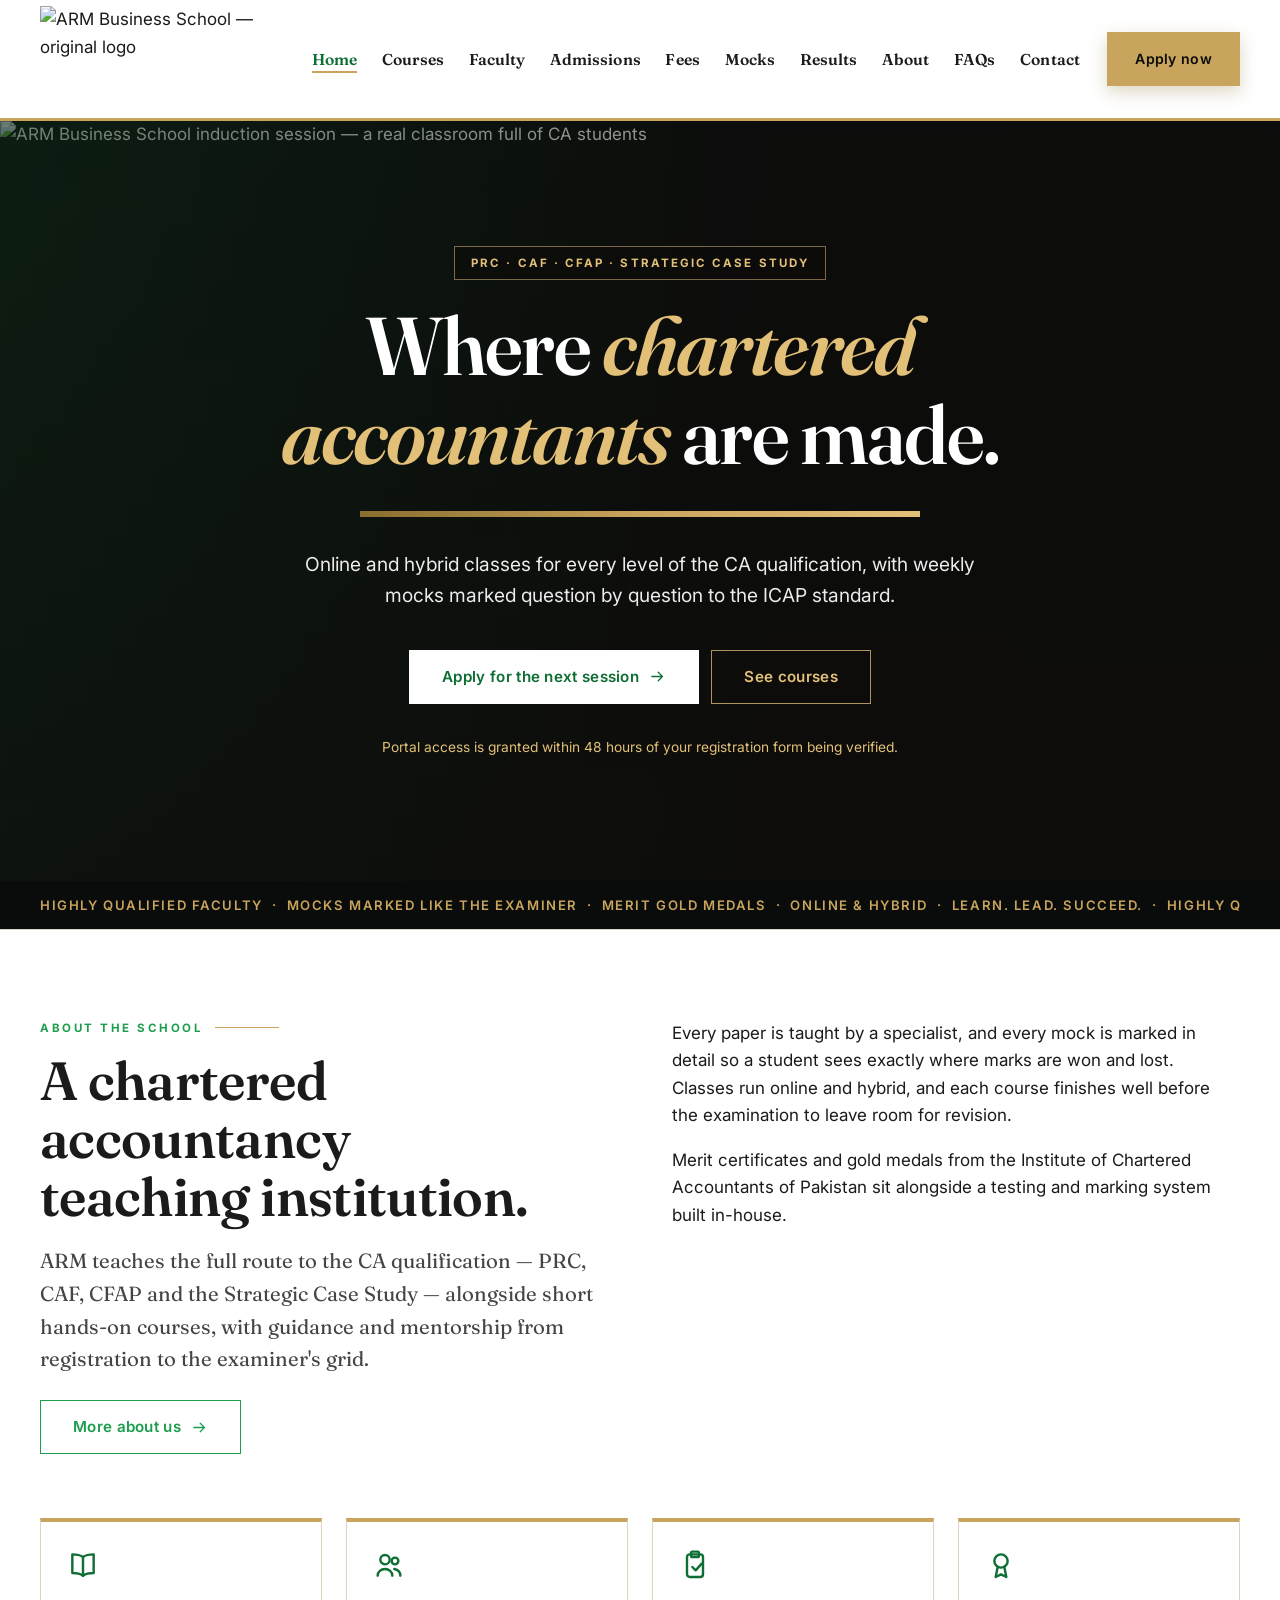
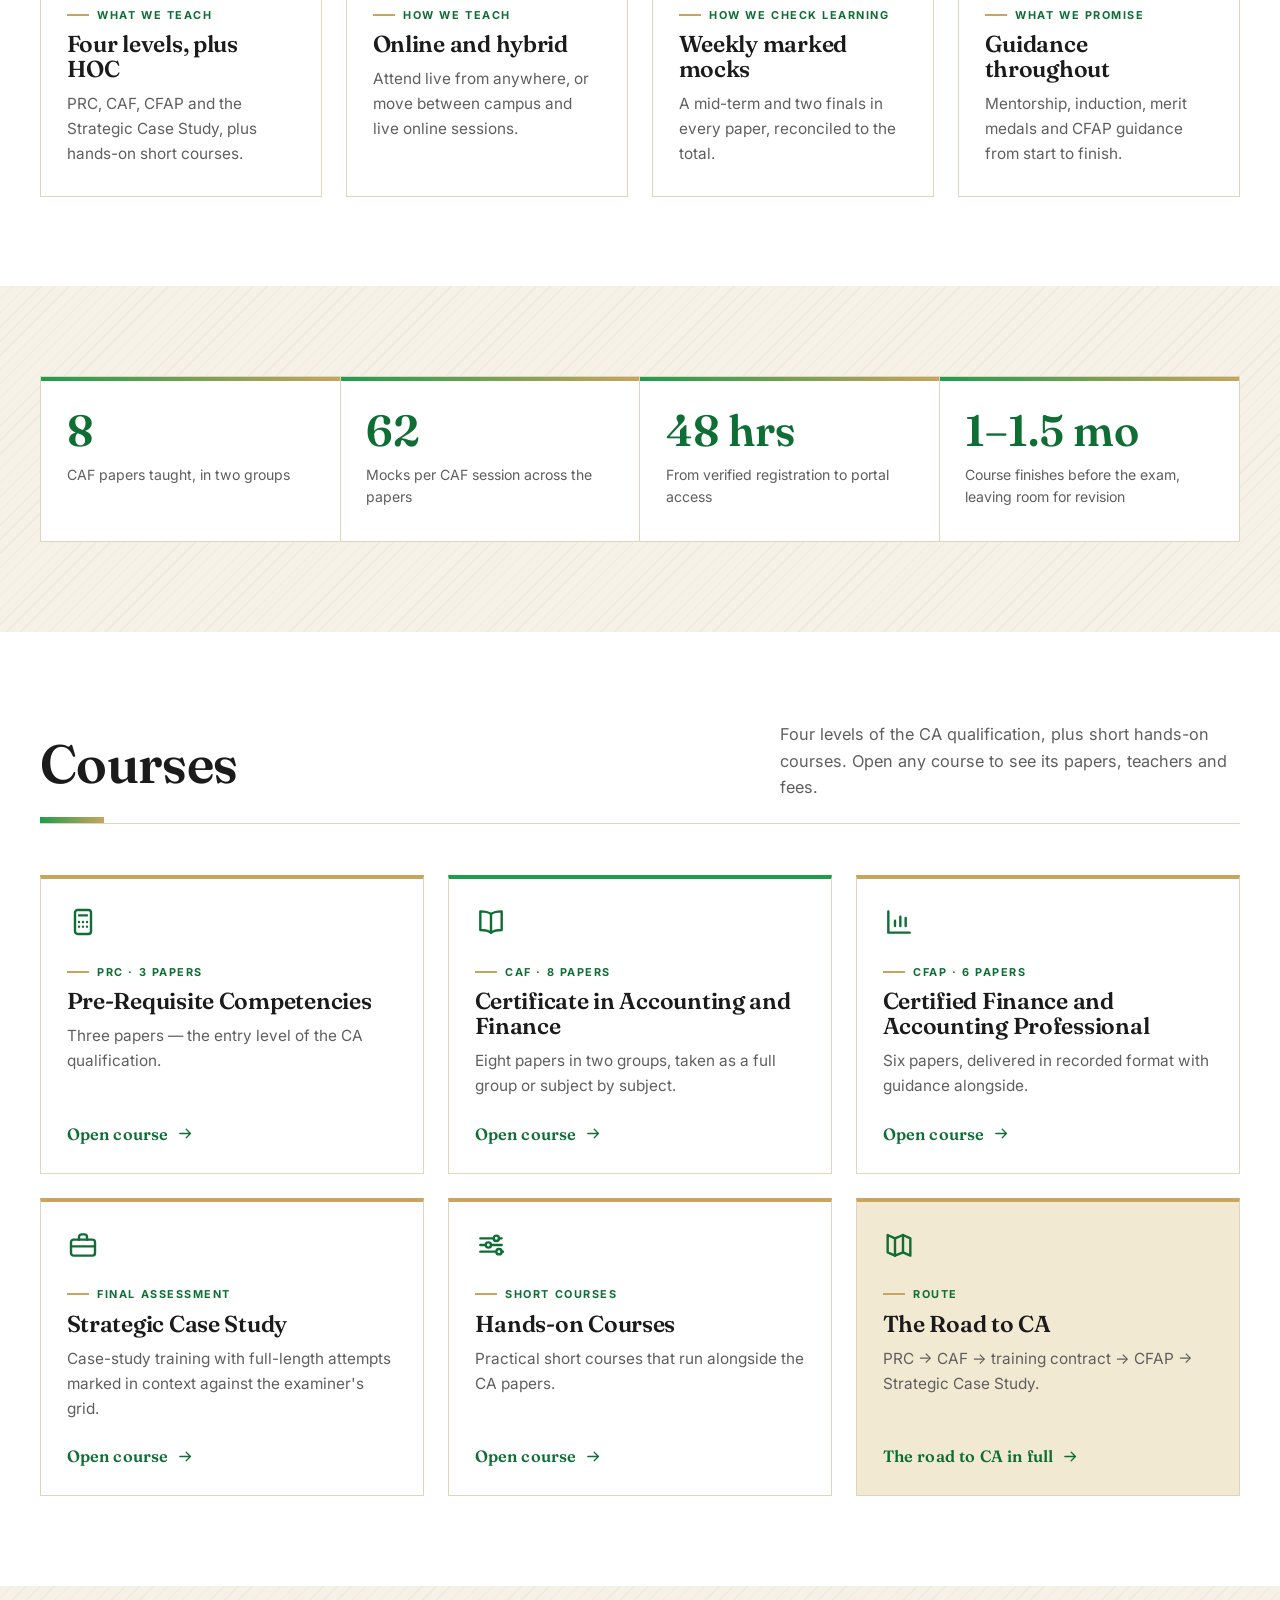
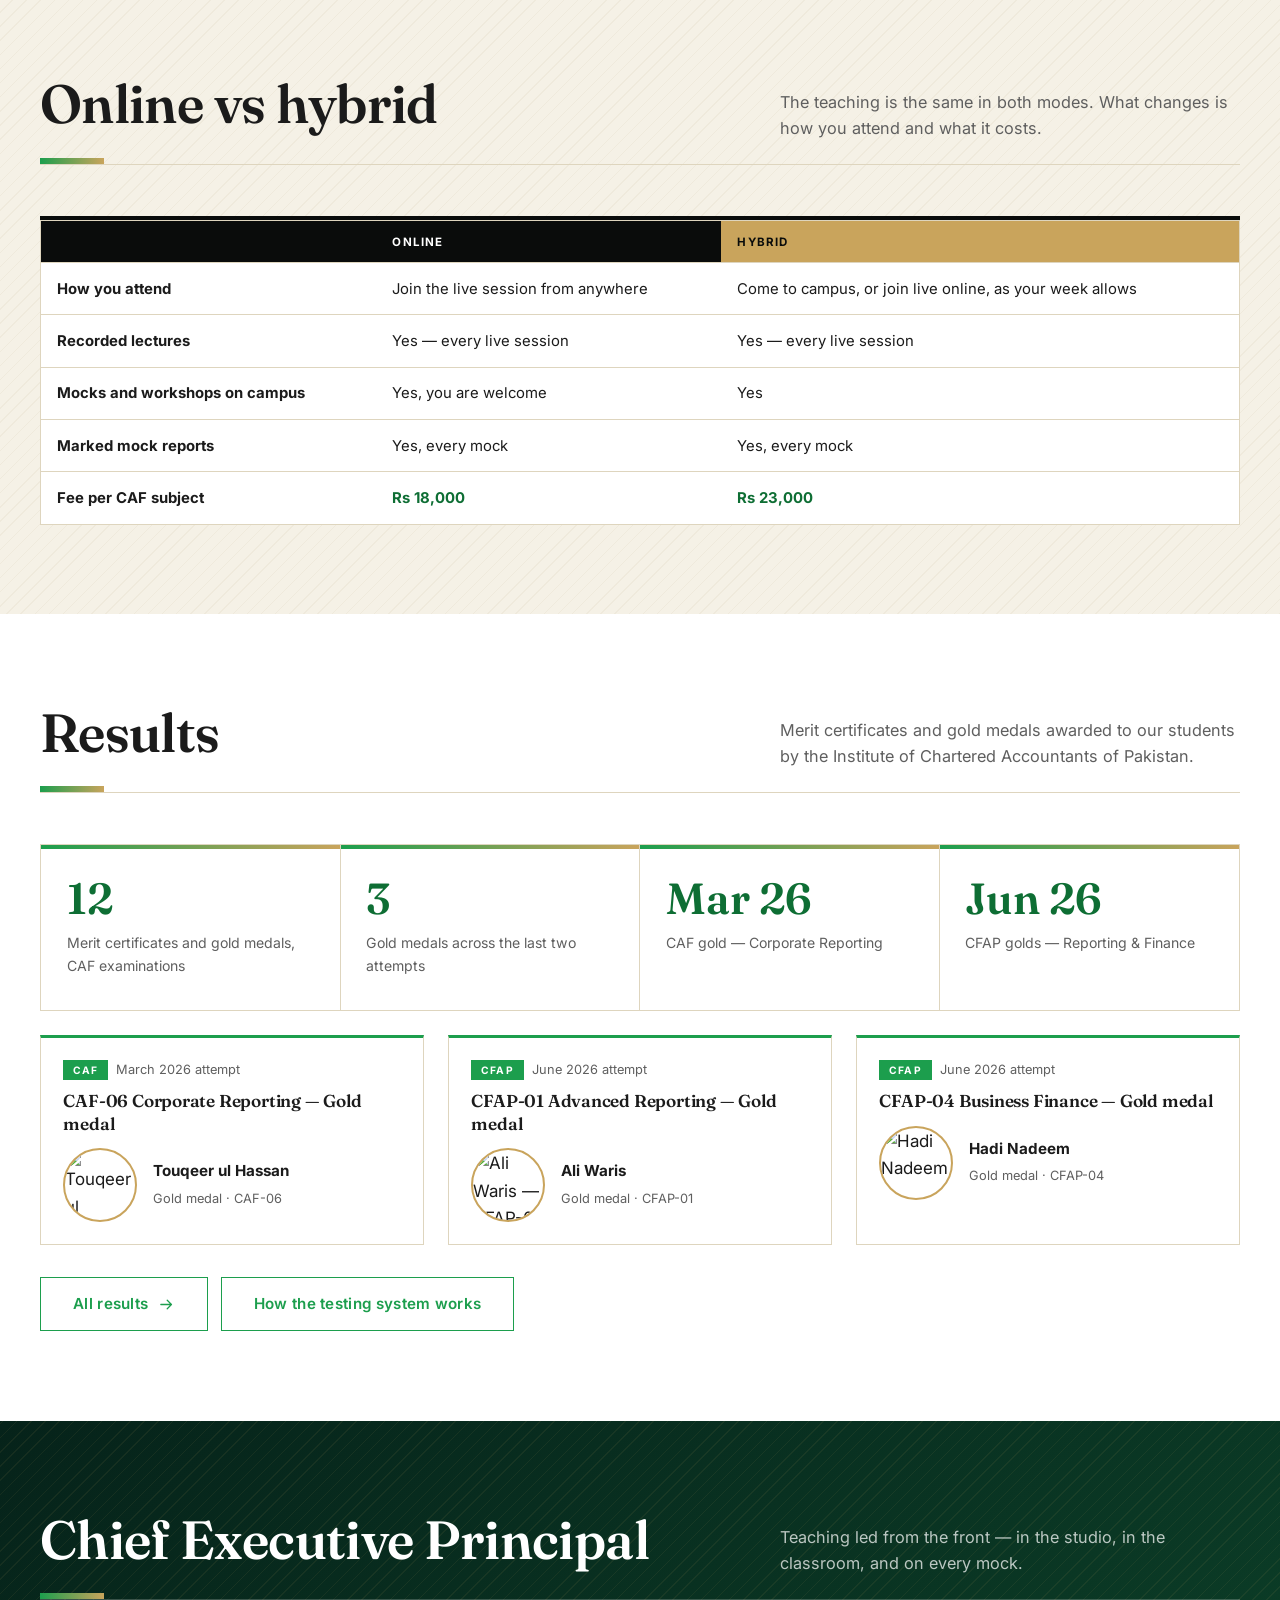
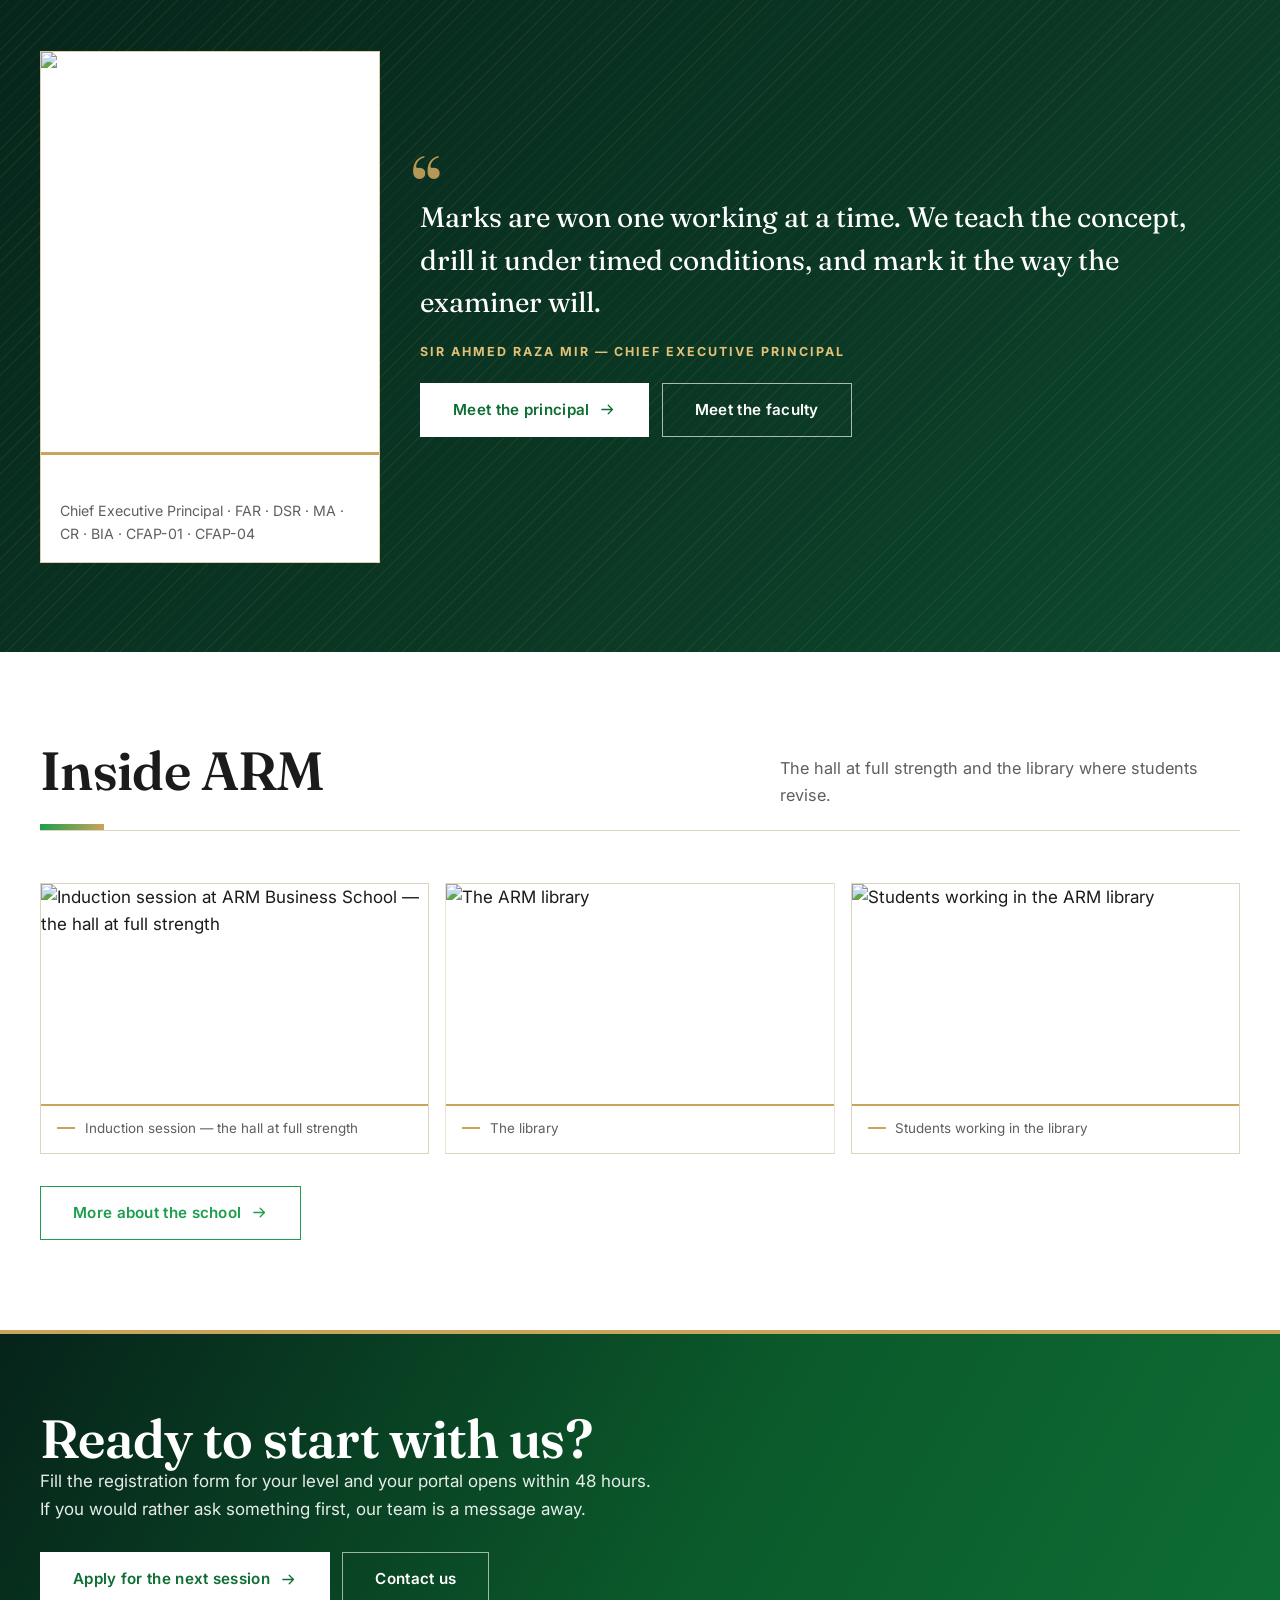
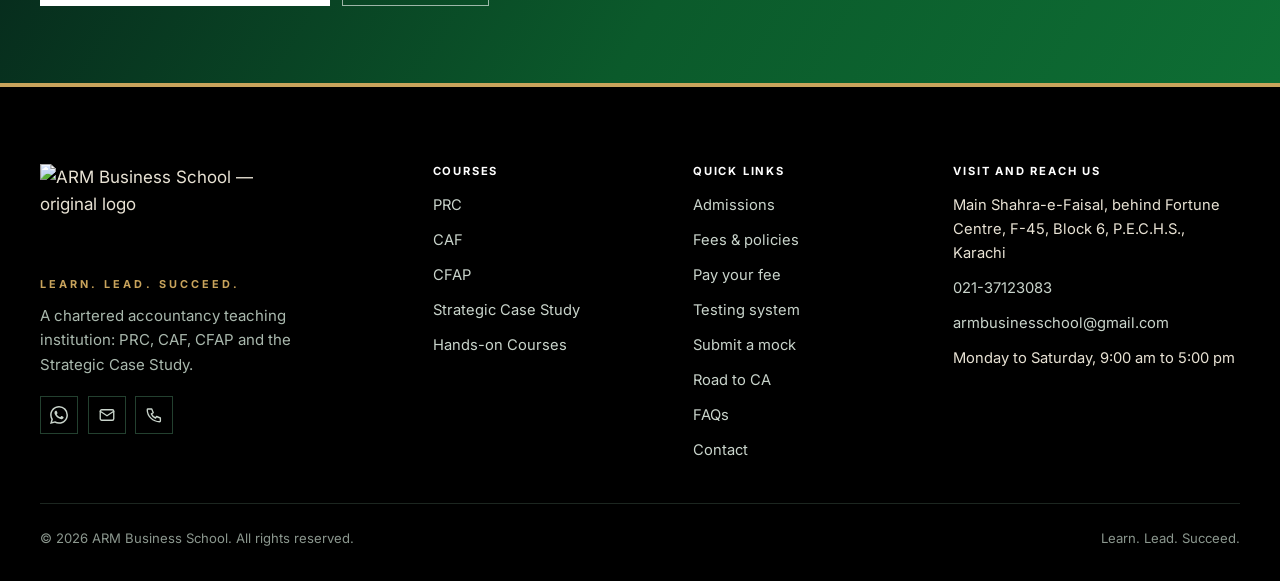
==== commit 3656209b: "restore luxury gold/ink design batch 2/2" ====
--- a/index.html
+++ b/index.html
@@ -7,155 +7,176 @@
 <title>ARM Business School — Where Chartered Accountants Are Made</title>
 <meta name="description" content="ARM Business School is a chartered accountancy teaching institution: PRC, CAF, CFAP and the Strategic Case Study, with weekly mocks marked to the ICAP standard.">
 <link rel="icon" type="image/png" href="https://arm-business-school-website.vercel.app/assets/logo-green.png">
-<link rel="stylesheet" href="css/clay.css">
+<link rel="preconnect" href="https://fonts.googleapis.com">
+<link rel="preconnect" href="https://fonts.gstatic.com" crossorigin>
+<link href="https://fonts.googleapis.com/css2?family=Fraunces:ital,opsz,wght@0,9..144,400..700;1,9..144,400..700&family=Inter:wght@400;500;600;700&display=swap" rel="stylesheet">
+<link rel="stylesheet" href="css/styles.css?v=12">
+<noscript><style>.reveal{opacity:1!important;transform:none!important}.strip figure.reveal{clip-path:none!important}.sec-head.reveal h2::after{transform:none!important}</style></noscript>
 </head>
 <body>
 <a class="skip" href="#main">Skip to main content</a>
 
-<header class="navfloat">
-  <a class="brand" href="./" aria-label="ARM Business School — home">
-    <span class="brand__tile"><img src="https://arm-business-school-website.vercel.app/assets/logo-green.png" alt="ARM Business School logo"></span>
-    <span>ARM Business School</span>
-  </a>
-  <nav class="navlinks" aria-label="Primary">
-    <a href="./" class="active">Home</a>
-    <a href="courses">Courses</a>
-    <a href="faculty">Faculty</a>
-    <a href="admissions">Admissions</a>
-    <a href="fees">Fees</a>
-    <a href="mocks">Mocks</a>
-    <a href="results">Results</a>
-    <a href="about">About</a>
-    <a href="faq">FAQs</a>
-    <a href="contact">Contact</a>
-  </nav>
-  <div class="nav-cta">
-    <a class="btn btn-primary btn-sm" href="admissions">Apply Now</a>
-    <button class="burger" id="burger" aria-label="Open menu" aria-expanded="false" aria-controls="mobileNav"><i></i><i></i><i></i></button>
+<header class="masthead" id="masthead">
+  <div class="wrap masthead__bar">
+    <a class="brand" href="./" aria-label="ARM Business School — home">
+      <img decoding="async" src="https://arm-business-school-website.vercel.app/assets/logo-green.png" alt="ARM Business School — original logo">
+    </a>
+    <nav class="nav" aria-label="Primary">
+      <a href="./" class="active">Home</a>
+      <a href="courses">Courses</a>
+      <a href="faculty">Faculty</a>
+      <a href="admissions">Admissions</a>
+      <a href="fees">Fees</a>
+      <a href="mocks">Mocks</a>
+      <a href="results">Results</a>
+      <a href="about">About</a>
+      <a href="faq">FAQs</a>
+      <a href="contact">Contact</a>
+    </nav>
+    <div class="mast-actions">
+      <a class="btn gold" href="admissions">Apply now</a>
+      <button class="burger" id="burger" aria-label="Open menu" aria-expanded="false" aria-controls="mobileNav"><i></i><i></i><i></i></button>
+    </div>
+  </div>
+  <div class="mobile-nav" id="mobileNav">
+    <div class="wrap">
+      <a href="./">Home</a>
+      <a href="courses">Courses</a>
+      <a href="faculty">Faculty</a>
+      <a href="admissions">Admissions</a>
+      <a href="fees">Fees</a>
+      <a href="mocks">Mocks</a>
+      <a href="results">Results</a>
+      <a href="about">About</a>
+      <a href="faq">FAQs</a>
+      <a href="contact">Contact</a>
+      <a href="admissions" class="m-apply">Apply now</a>
+    </div>
   </div>
 </header>
-<nav class="mobile-nav" id="mobileNav" aria-label="Mobile">
-  <a href="./">Home</a>
-  <a href="courses">Courses</a>
-  <a href="faculty">Faculty</a>
-  <a href="admissions">Admissions</a>
-  <a href="fees">Fees</a>
-  <a href="mocks">Mocks</a>
-  <a href="results">Results</a>
-  <a href="about">About</a>
-  <a href="faq">FAQs</a>
-  <a href="contact">Contact</a>
-  <a href="admissions"><strong>Apply Now →</strong></a>
-</nav>
 
 <main id="main">
 
-<section class="hero">
-  <div class="wrap">
-    <div class="hero__grid">
-      <div>
-        <span class="badge"><span class="dot"></span>PRC · CAF · CFAP · Strategic Case Study</span>
-        <h1>Where <span class="hl">chartered accountants</span> are made.</h1>
-        <p class="hero__lede">Online and hybrid classes for every level of the CA qualification, with weekly mocks marked question by question to the ICAP standard.</p>
-        <div class="hero__cta">
-          <a class="btn btn-primary" href="admissions">Apply for the next session</a>
-          <a class="btn btn-secondary" href="courses">See courses</a>
+<!-- HERO -->
+<section class="hero" id="top">
+  <div class="hero__bg">
+    <img decoding="async" src="https://arm-business-school-website.vercel.app/assets/photos/01-induction-session.jpeg?v=3" alt="ARM Business School induction session — a real classroom full of CA students">
+  </div>
+  <div class="wrap hero__inner">
+    <span class="hero__badge">PRC · CAF · CFAP · Strategic Case Study</span>
+    <h1>Where <em>chartered accountants</em> are made.</h1>
+    <div class="hero__rule" aria-hidden="true"></div>
+    <p class="hero__lede">Online and hybrid classes for every level of the CA qualification, with weekly mocks marked question by question to the ICAP standard.</p>
+    <div class="hero__cta">
+      <a class="btn light" href="admissions">Apply for the next session <svg class="arw" aria-hidden="true"><use href="assets/icons.svg?v=2#i-arrow"/></svg></a>
+      <a class="btn" style="background:transparent;border-color:rgba(227,192,120,.75);color:#E3C078" href="courses">See courses</a>
+    </div>
+    <p class="hero__note">Portal access is granted within 48 hours of your registration form being verified.</p>
+  </div>
+</section>
+
+<div class="ribbon" aria-hidden="true">
+  <div class="wrap ribbon__track">
+    <span>Highly qualified faculty &nbsp;·&nbsp; Mocks marked like the examiner &nbsp;·&nbsp; Merit gold medals &nbsp;·&nbsp; Online &amp; hybrid &nbsp;·&nbsp; Learn. Lead. Succeed. &nbsp;·&nbsp; Highly qualified faculty &nbsp;·&nbsp; Mocks marked like the examiner &nbsp;·&nbsp; Merit gold medals &nbsp;·&nbsp; Online &amp; hybrid &nbsp;·&nbsp; Learn. Lead. Succeed. &nbsp;·&nbsp;</span>
+  </div>
+</div>
+
+<!-- ABOUT TEASER -->
+<section class="block" id="about">
+  <div class="wrap">
+    <div class="contact-grid">
+      <div class="reveal">
+        <p class="kicker">About the school</p>
+        <h2 style="margin-bottom:1.2rem">A chartered accountancy teaching institution.</h2>
+        <p class="lede">ARM teaches the full route to the CA qualification — PRC, CAF, CFAP and the Strategic Case Study — alongside short hands-on courses, with guidance and mentorship from registration to the examiner's grid.</p>
+        <div class="apply-row">
+          <a class="btn ghost" href="about">More about us <svg class="arw" aria-hidden="true"><use href="assets/icons.svg?v=2#i-arrow"/></svg></a>
         </div>
-        <p class="formnote">Portal access is granted within 48 hours of your registration form being verified.</p>
-        <div class="hero__stats reveal">
-          <div class="hstat"><b>8</b><span>CAF papers taught, in two groups</span></div>
-          <div class="hstat"><b class="hl-y">62</b><span>Mocks per CAF session across the papers</span></div>
-          <div class="hstat"><b>48 hrs</b><span>From verified registration to portal access</span></div>
-          <div class="hstat"><b>1–1.5 mo</b><span>Course finishes before the exam, leaving room for revision</span></div>
-        </div>
-      </div>
-      <div class="clay-stage reveal">
-        <div class="course-card">
-          <div class="course-card__top">
-            <div class="tile tile--coral">📊</div>
-            <div>
-              <h3>CAF-06 Corporate Reporting</h3>
-              <div class="meta">Sir Ahmed Raza Mir · Sir Aakash Kumar</div>
-            </div>
-          </div>
-          <div class="progress">
-            <div class="progress__row"><span>Course progress</span><b>65%</b></div>
-            <div class="progress__track"><div class="progress__fill"></div></div>
-          </div>
-          <a class="btn btn-primary btn-sm" href="courses.html#caf" style="margin-top:1.1rem">Continue</a>
-        </div>
-        <span class="chip chip--1" aria-hidden="true">🎯</span>
-        <span class="chip chip--2" aria-hidden="true">📚</span>
-        <span class="chip chip--3" aria-hidden="true">⭐</span>
-      </div>
-    </div>
-  </div>
-</section>
-
-<section class="section section--white">
-  <div class="wrap">
-    <div class="sec-head reveal">
-      <span class="badge"><span class="dot"></span>What we teach</span>
+      </div>
+      <div class="reveal" data-delay="1">
+        <p>Every paper is taught by a specialist, and every mock is marked in detail so a student sees exactly where marks are won and lost. Classes run online and hybrid, and each course finishes well before the examination to leave room for revision.</p>
+        <p>Merit certificates and gold medals from the Institute of Chartered Accountants of Pakistan sit alongside a testing and marking system built in-house.</p>
+      </div>
+    </div>
+    <div class="grid g4" style="margin-top:clamp(2.5rem,5vw,4rem)">
+      <div class="card reveal"><div class="card__body"><span class="card__icon"><svg aria-hidden="true"><use href="assets/icons.svg?v=2#i-book"/></svg></span><span class="card__tag">What we teach</span><h3>Four levels, plus HOC</h3><p>PRC, CAF, CFAP and the Strategic Case Study, plus hands-on short courses.</p></div></div>
+      <div class="card reveal" data-delay="1"><div class="card__body"><span class="card__icon"><svg aria-hidden="true"><use href="assets/icons.svg?v=2#i-users"/></svg></span><span class="card__tag">How we teach</span><h3>Online and hybrid</h3><p>Attend live from anywhere, or move between campus and live online sessions.</p></div></div>
+      <div class="card reveal" data-delay="2"><div class="card__body"><span class="card__icon"><svg aria-hidden="true"><use href="assets/icons.svg?v=2#i-clipboard"/></svg></span><span class="card__tag">How we check learning</span><h3>Weekly marked mocks</h3><p>A mid-term and two finals in every paper, reconciled to the total.</p></div></div>
+      <div class="card reveal" data-delay="3"><div class="card__body"><span class="card__icon"><svg aria-hidden="true"><use href="assets/icons.svg?v=2#i-award"/></svg></span><span class="card__tag">What we promise</span><h3>Guidance throughout</h3><p>Mentorship, induction, merit medals and CFAP guidance from start to finish.</p></div></div>
+    </div>
+  </div>
+</section>
+
+<!-- STATS -->
+<section class="block block--tint">
+  <div class="wrap">
+    <div class="stats reveal">
+      <div class="s"><div class="v" data-count="8">8</div><div class="l">CAF papers taught, in two groups</div></div>
+      <div class="s"><div class="v" data-count="62">62</div><div class="l">Mocks per CAF session across the papers</div></div>
+      <div class="s"><div class="v">48 hrs</div><div class="l">From verified registration to portal access</div></div>
+      <div class="s"><div class="v">1–1.5 mo</div><div class="l">Course finishes before the exam, leaving room for revision</div></div>
+    </div>
+  </div>
+</section>
+
+<!-- PROGRAMMES OVERVIEW -->
+<section class="block" id="courses">
+  <div class="wrap">
+    <div class="sec-head reveal">
       <h2>Courses</h2>
       <p>Four levels of the CA qualification, plus short hands-on courses. Open any course to see its papers, teachers and fees.</p>
     </div>
     <div class="grid g3">
-      <article class="clay-card reveal">
-        <div class="tile tile--coral">📊</div>
-        <span class="tagline">PRC · 3 papers</span>
-        <h3>Pre-Requisite Competencies</h3>
+      <article class="card reveal"><div class="card__body">
+        <span class="card__icon"><svg aria-hidden="true"><use href="assets/icons.svg?v=2#i-calc"/></svg></span>
+        <span class="card__tag">PRC · 3 papers</span><h3>Pre-Requisite Competencies</h3>
         <p>Three papers — the entry level of the CA qualification.</p>
-        <a class="card-link" href="courses.html#prc">Open course →</a>
-      </article>
-      <article class="clay-card reveal">
-        <div class="tile tile--mint">📚</div>
-        <span class="tagline">CAF · 8 papers</span>
-        <h3>Certificate in Accounting and Finance</h3>
+        <a class="card__link" href="courses#prc">Open course <svg class="arw" aria-hidden="true"><use href="assets/icons.svg?v=2#i-arrow"/></svg></a>
+      </div></article>
+      <article class="card featured reveal" data-delay="1"><div class="card__body">
+        <span class="card__icon"><svg aria-hidden="true"><use href="assets/icons.svg?v=2#i-book"/></svg></span>
+        <span class="card__tag">CAF · 8 papers</span><h3>Certificate in Accounting and Finance</h3>
         <p>Eight papers in two groups, taken as a full group or subject by subject.</p>
-        <a class="card-link" href="courses.html#caf">Open course →</a>
-      </article>
-      <article class="clay-card reveal">
-        <div class="tile tile--lav">📈</div>
-        <span class="tagline">CFAP · 6 papers</span>
-        <h3>Certified Finance and Accounting Professional</h3>
+        <a class="card__link" href="courses#caf">Open course <svg class="arw" aria-hidden="true"><use href="assets/icons.svg?v=2#i-arrow"/></svg></a>
+      </div></article>
+      <article class="card reveal" data-delay="2"><div class="card__body">
+        <span class="card__icon"><svg aria-hidden="true"><use href="assets/icons.svg?v=2#i-chart"/></svg></span>
+        <span class="card__tag">CFAP · 6 papers</span><h3>Certified Finance and Accounting Professional</h3>
         <p>Six papers, delivered in recorded format with guidance alongside.</p>
-        <a class="card-link" href="courses.html#cfap">Open course →</a>
-      </article>
-      <article class="clay-card reveal">
-        <div class="tile tile--blue">💼</div>
-        <span class="tagline">Final assessment</span>
-        <h3>Strategic Case Study</h3>
+        <a class="card__link" href="courses#cfap">Open course <svg class="arw" aria-hidden="true"><use href="assets/icons.svg?v=2#i-arrow"/></svg></a>
+      </div></article>
+      <article class="card reveal"><div class="card__body">
+        <span class="card__icon"><svg aria-hidden="true"><use href="assets/icons.svg?v=2#i-briefcase"/></svg></span>
+        <span class="card__tag">Final assessment</span><h3>Strategic Case Study</h3>
         <p>Case-study training with full-length attempts marked in context against the examiner's grid.</p>
-        <a class="card-link" href="courses.html#scs">Open course →</a>
-      </article>
-      <article class="clay-card reveal">
-        <div class="tile tile--yellow">⭐</div>
-        <span class="tagline">Short courses</span>
-        <h3>Hands-on Courses</h3>
+        <a class="card__link" href="courses#scs">Open course <svg class="arw" aria-hidden="true"><use href="assets/icons.svg?v=2#i-arrow"/></svg></a>
+      </div></article>
+      <article class="card reveal" data-delay="1"><div class="card__body">
+        <span class="card__icon"><svg aria-hidden="true"><use href="assets/icons.svg?v=2#i-sliders"/></svg></span>
+        <span class="card__tag">Short courses</span><h3>Hands-on Courses</h3>
         <p>Practical short courses that run alongside the CA papers.</p>
-        <a class="card-link" href="courses.html#hoc">Open course →</a>
-      </article>
-      <article class="clay-card reveal">
-        <div class="tile tile--green">🏛️</div>
-        <span class="tagline">Route</span>
-        <h3>The Road to CA</h3>
+        <a class="card__link" href="courses#hoc">Open course <svg class="arw" aria-hidden="true"><use href="assets/icons.svg?v=2#i-arrow"/></svg></a>
+      </div></article>
+      <article class="card reveal" data-delay="2" style="background:var(--cream)"><div class="card__body">
+        <span class="card__icon"><svg aria-hidden="true"><use href="assets/icons.svg?v=2#i-map"/></svg></span>
+        <span class="card__tag">Route</span><h3>The Road to CA</h3>
         <p>PRC → CAF → training contract → CFAP → Strategic Case Study.</p>
-        <a class="card-link" href="roadmap">The road to CA in full →</a>
-      </article>
-    </div>
-  </div>
-</section>
-
-<section class="section section--cream">
-  <div class="wrap">
-    <div class="sec-head reveal">
-      <span class="badge badge--blue"><span class="dot"></span>Modes</span>
+        <a class="card__link" href="roadmap">The road to CA in full <svg class="arw" aria-hidden="true"><use href="assets/icons.svg?v=2#i-arrow"/></svg></a>
+      </div></article>
+    </div>
+  </div>
+</section>
+
+<!-- ONLINE VS HYBRID -->
+<section class="block block--tint" id="modes">
+  <div class="wrap">
+    <div class="sec-head reveal">
       <h2>Online vs hybrid</h2>
       <p>The teaching is the same in both modes. What changes is how you attend and what it costs.</p>
     </div>
     <div class="tbl-wrap reveal">
       <table class="tbl">
-        <thead><tr><th></th><th>Online</th><th>Hybrid</th></tr></thead>
+        <thead><tr><th></th><th>Online</th><th class="gold">Hybrid</th></tr></thead>
         <tbody>
           <tr><td><strong>How you attend</strong></td><td>Join the live session from anywhere</td><td>Come to campus, or join live online, as your week allows</td></tr>
           <tr><td><strong>Recorded lectures</strong></td><td>Yes — every live session</td><td>Yes — every live session</td></tr>
@@ -168,169 +189,117 @@
   </div>
 </section>
 
-<section class="section section--white">
-  <div class="wrap">
-    <div class="sec-head reveal">
-      <span class="badge badge--yellow"><span class="dot"></span>Results</span>
+<!-- RESULTS TEASER -->
+<section class="block" id="results">
+  <div class="wrap">
+    <div class="sec-head reveal">
       <h2>Results</h2>
       <p>Merit certificates and gold medals awarded to our students by the Institute of Chartered Accountants of Pakistan.</p>
     </div>
-    <div class="hero__stats reveal" style="margin-bottom:2.5rem;justify-content:center">
-      <div class="hstat"><b class="hl-y">12</b><span>Merit certificates and gold medals, CAF examinations</span></div>
-      <div class="hstat"><b>3</b><span>Gold medals across the last two attempts</span></div>
-      <div class="hstat"><b>Mar 26</b><span>CAF gold — Corporate Reporting</span></div>
-      <div class="hstat"><b>Jun 26</b><span>CFAP golds — Reporting &amp; Finance</span></div>
+    <div class="stats reveal" style="margin-bottom:1.5rem">
+      <div class="s"><div class="v" data-count="12">12</div><div class="l">Merit certificates and gold medals, CAF examinations</div></div>
+      <div class="s"><div class="v" data-count="3">3</div><div class="l">Gold medals across the last two attempts</div></div>
+      <div class="s"><div class="v">Mar 26</div><div class="l">CAF gold — Corporate Reporting</div></div>
+      <div class="s"><div class="v">Jun 26</div><div class="l">CFAP golds — Reporting &amp; Finance</div></div>
     </div>
     <div class="grid g3">
-      <article class="spot reveal">
-        <img src="https://arm-business-school-website.vercel.app/assets/people/02-touqeer-ul-hassan.jpeg?v=3" alt="Touqeer ul Hassan — CAF-06 gold medalist" loading="lazy">
-        <div class="spot__body">
-          <span class="spot__tag">Gold medal</span>
-          <h3>Touqeer ul Hassan</h3>
-          <small>CAF-06 Corporate Reporting · March 2026</small>
-        </div>
-      </article>
-      <article class="spot reveal">
-        <img src="https://arm-business-school-website.vercel.app/assets/team/ali-waris.jpg?v=3" alt="Ali Waris — CFAP-01 gold medalist" loading="lazy">
-        <div class="spot__body">
-          <span class="spot__tag">Gold medal</span>
-          <h3>Ali Waris</h3>
-          <small>CFAP-01 Advanced Reporting · June 2026</small>
-        </div>
-      </article>
-      <article class="spot reveal">
-        <img src="https://arm-business-school-website.vercel.app/assets/people/01-hadi-nadeem.jpeg?v=3" alt="Hadi Nadeem — CFAP-04 gold medalist" loading="lazy">
-        <div class="spot__body">
-          <span class="spot__tag">Gold medal</span>
-          <h3>Hadi Nadeem</h3>
-          <small>CFAP-04 Business Finance · June 2026</small>
-        </div>
-      </article>
-    </div>
-    <div class="reveal" style="margin-top:2rem;display:flex;flex-wrap:wrap;gap:.9rem;justify-content:center">
-      <a class="btn" href="results">All results</a>
-      <a class="btn btn-secondary" href="mocks">How the testing system works</a>
-    </div>
-  </div>
-</section>
-
-<section class="section section--cream">
-  <div class="wrap">
-    <div class="sec-head reveal">
-      <span class="badge badge--coral"><span class="dot"></span>Leadership</span>
+      <div class="hon reveal">
+        <div class="hx"><span class="tag">CAF</span><span class="att">March 2026 attempt</span></div>
+        <h3>CAF-06 Corporate Reporting — Gold medal</h3>
+        <div class="achiever"><img decoding="async" src="https://arm-business-school-website.vercel.app/assets/people/02-touqeer-ul-hassan.jpeg?v=3" alt="Touqeer ul Hassan — CAF-06 gold medalist" loading="lazy"><div class="who"><b>Touqeer ul Hassan</b><small>Gold medal · CAF-06</small></div></div>
+      </div>
+      <div class="hon reveal" data-delay="1">
+        <div class="hx"><span class="tag">CFAP</span><span class="att">June 2026 attempt</span></div>
+        <h3>CFAP-01 Advanced Reporting — Gold medal</h3>
+        <div class="achiever"><img decoding="async" src="https://arm-business-school-website.vercel.app/assets/team/ali-waris.jpg?v=3" alt="Ali Waris — CFAP-01 gold medalist" loading="lazy"><div class="who"><b>Ali Waris</b><small>Gold medal · CFAP-01</small></div></div>
+      </div>
+      <div class="hon reveal" data-delay="2">
+        <div class="hx"><span class="tag">CFAP</span><span class="att">June 2026 attempt</span></div>
+        <h3>CFAP-04 Business Finance — Gold medal</h3>
+        <div class="achiever"><img decoding="async" src="https://arm-business-school-website.vercel.app/assets/people/01-hadi-nadeem.jpeg?v=3" alt="Hadi Nadeem — CFAP-04 gold medalist" loading="lazy"><div class="who"><b>Hadi Nadeem</b><small>Gold medal · CFAP-04</small></div></div>
+      </div>
+    </div>
+    <div class="apply-row reveal" style="margin-top:2rem">
+      <a class="btn ghost" href="results">All results <svg class="arw" aria-hidden="true"><use href="assets/icons.svg?v=2#i-arrow"/></svg></a>
+      <a class="btn ghost" href="mocks">How the testing system works</a>
+    </div>
+  </div>
+</section>
+
+<!-- PRINCIPAL -->
+<section class="block principal-band" id="principal">
+  <div class="wrap">
+    <div class="sec-head reveal">
       <h2>Chief Executive Principal</h2>
       <p>Teaching led from the front — in the studio, in the classroom, and on every mock.</p>
     </div>
     <div class="leader">
       <figure class="reveal">
-        <img src="https://arm-business-school-website.vercel.app/assets/faculty/ahmed-raza-mir.jpg?v=3" alt="Sir Ahmed Raza Mir — Chief Executive Principal, ARM Business School" loading="lazy">
+        <img decoding="async" src="https://arm-business-school-website.vercel.app/assets/faculty/ahmed-raza-mir.jpg?v=3" alt="Sir Ahmed Raza Mir — Chief Executive Principal, ARM Business School">
         <figcaption><b>Sir Ahmed Raza Mir</b><small>Chief Executive Principal · FAR · DSR · MA · CR · BIA · CFAP-01 · CFAP-04</small></figcaption>
       </figure>
-      <div class="reveal">
+      <div class="reveal" data-delay="1">
         <p class="pullquote">Marks are won one working at a time. We teach the concept, drill it under timed conditions, and mark it the way the examiner will.</p>
         <p class="pullquote-name">Sir Ahmed Raza Mir — Chief Executive Principal</p>
-        <div style="display:flex;flex-wrap:wrap;gap:.9rem;margin-top:1.4rem">
-          <a class="btn btn-primary" href="about.html#leader">Meet the principal</a>
-          <a class="btn btn-secondary" href="faculty">Meet the faculty</a>
+        <div class="apply-row">
+          <a class="btn light" href="about#leader">Meet the principal <svg class="arw" aria-hidden="true"><use href="assets/icons.svg?v=2#i-arrow"/></svg></a>
+          <a class="btn outline-light" href="faculty">Meet the faculty</a>
         </div>
       </div>
     </div>
   </div>
 </section>
 
-<section class="section section--white">
-  <div class="wrap">
-    <div class="sec-head reveal">
-      <span class="badge badge--lav"><span class="dot"></span>Campus</span>
+<!-- INSIDE ARM -->
+<section class="block" id="campus">
+  <div class="wrap">
+    <div class="sec-head reveal">
       <h2>Inside ARM</h2>
       <p>The hall at full strength and the library where students revise.</p>
     </div>
     <div class="strip">
-      <figure class="reveal">
-        <img src="https://arm-business-school-website.vercel.app/assets/photos/01-induction-session.jpeg?v=3" alt="Induction session at ARM Business School — the hall at full strength" loading="lazy">
-        <figcaption>Induction session — the hall at full strength</figcaption>
-      </figure>
-      <figure class="reveal">
-        <img src="https://arm-business-school-website.vercel.app/assets/photos/08-the-library.jpeg?v=3" alt="The ARM library" loading="lazy">
-        <figcaption>The library</figcaption>
-      </figure>
-      <figure class="reveal">
-        <img src="https://arm-business-school-website.vercel.app/assets/photos/09-students-working-in-the-library.jpeg?v=3" alt="Students working in the ARM library" loading="lazy">
-        <figcaption>Students working in the library</figcaption>
-      </figure>
-    </div>
-    <div class="reveal" style="margin-top:2rem;text-align:center">
-      <a class="btn" href="about.html#campus">More about the school</a>
-    </div>
-  </div>
-</section>
-
-<section class="cta-band">
-  <div class="wrap">
-    <div class="cta-card reveal">
-      <h2>Ready to start with us?</h2>
-      <p>Fill the registration form for your level and your portal opens within 48 hours. If you would rather ask something first, our team is a message away.</p>
-      <div class="cta-card__row">
-        <a class="btn btn-primary" href="admissions">Apply for the next session</a>
-        <a class="btn btn-secondary" href="contact">Contact us</a>
-      </div>
-      <div class="assure">
-        <span><span class="check">✓</span>48-hour portal access</span>
-        <span><span class="check">✓</span>Online &amp; hybrid</span>
-        <span><span class="check">✓</span>Weekly marked mocks</span>
-      </div>
+      <figure class="reveal"><img decoding="async" src="https://arm-business-school-website.vercel.app/assets/photos/01-induction-session.jpeg?v=3" alt="Induction session at ARM Business School — the hall at full strength" loading="lazy"><figcaption>Induction session — the hall at full strength</figcaption></figure>
+      <figure class="reveal" data-delay="1"><img decoding="async" src="https://arm-business-school-website.vercel.app/assets/photos/08-the-library.jpeg?v=3" alt="The ARM library" loading="lazy"><figcaption>The library</figcaption></figure>
+      <figure class="reveal" data-delay="2"><img decoding="async" src="https://arm-business-school-website.vercel.app/assets/photos/09-students-working-in-the-library.jpeg?v=3" alt="Students working in the ARM library" loading="lazy"><figcaption>Students working in the library</figcaption></figure>
+    </div>
+    <div class="apply-row reveal" style="margin-top:2rem">
+      <a class="btn ghost" href="about#campus">More about the school <svg class="arw" aria-hidden="true"><use href="assets/icons.svg?v=2#i-arrow"/></svg></a>
+    </div>
+  </div>
+</section>
+
+<!-- CTA -->
+<section class="cta">
+  <div class="wrap reveal">
+    <h2>Ready to start with us?</h2>
+    <p>Fill the registration form for your level and your portal opens within 48 hours. If you would rather ask something first, our team is a message away.</p>
+    <div class="cta__row">
+      <a class="btn light" href="admissions">Apply for the next session <svg class="arw" aria-hidden="true"><use href="assets/icons.svg?v=2#i-arrow"/></svg></a>
+      <a class="btn" style="background:transparent;border-color:rgba(255,255,255,.6)" href="contact">Contact us</a>
     </div>
   </div>
 </section>
 
 </main>
 
-<footer class="footer">
-  <div class="wrap">
-    <div class="foot-grid">
-      <div class="foot-brand">
-        <a class="brand" href="./" aria-label="ARM Business School — home">
-          <span class="brand__tile"><img src="https://arm-business-school-website.vercel.app/assets/logo-green.png" alt="ARM Business School logo"></span>
-          <span>ARM Business School</span>
-        </a>
-        <p>A chartered accountancy teaching institution: PRC, CAF, CFAP and the Strategic Case Study.</p>
-        <p><strong>Learn. Lead. Succeed.</strong></p>
-        <div class="social-row">
-          <a class="soc" href="https://wa.me/923327948519" aria-label="WhatsApp"><svg viewBox="0 0 24 24" fill="none" stroke="currentColor" stroke-width="2" aria-hidden="true"><path d="M21 11.5a8.38 8.38 0 0 1-.9 3.8 8.5 8.5 0 0 1-7.6 4.7 8.38 8.38 0 0 1-3.8-.9L3 21l1.9-5.7a8.38 8.38 0 0 1-.9-3.8 8.5 8.5 0 0 1 4.7-7.6 8.38 8.38 0 0 1 3.8-.9h.5a8.48 8.48 0 0 1 8 8v.5z"/></svg></a>
-          <a class="soc" href="mailto:armbusinesschool@gmail.com" aria-label="Email"><svg viewBox="0 0 24 24" fill="none" stroke="currentColor" stroke-width="2" aria-hidden="true"><rect x="2" y="4" width="20" height="16" rx="2"/><path d="m22 7-10 6L2 7"/></svg></a>
-          <a class="soc" href="tel:+922137123083" aria-label="Phone"><svg viewBox="0 0 24 24" fill="none" stroke="currentColor" stroke-width="2" aria-hidden="true"><path d="M22 16.92v3a2 2 0 0 1-2.18 2 19.79 19.79 0 0 1-8.63-3.07 19.5 19.5 0 0 1-6-6A19.79 19.79 0 0 1 2.12 4.18 2 2 0 0 1 4.11 2h3a2 2 0 0 1 2 1.72c.13.96.36 1.9.7 2.81a2 2 0 0 1-.45 2.11L8.09 9.91a16 16 0 0 0 6 6l1.27-1.27a2 2 0 0 1 2.11-.45c.91.34 1.85.57 2.81.7A2 2 0 0 1 22 16.92z"/></svg></a>
+<footer class="site">
+  <div class="wrap">
+    <div class="foot-top">
+      <div>
+        <div class="foot-brand">
+          <img decoding="async" src="https://arm-business-school-website.vercel.app/assets/logo-green.png" alt="ARM Business School — original logo">
         </div>
-      </div>
-      <div class="foot-col">
-        <h4>Courses</h4>
-        <ul>
-          <li><a href="courses.html#prc">PRC</a></li>
-          <li><a href="courses.html#caf">CAF</a></li>
-          <li><a href="courses.html#cfap">CFAP</a></li>
-          <li><a href="courses.html#scs">Strategic Case Study</a></li>
-          <li><a href="courses.html#hoc">Hands-on Courses</a></li>
-        </ul>
-      </div>
-      <div class="foot-col">
-        <h4>Quick links</h4>
-        <ul>
-          <li><a href="admissions">Admissions</a></li>
-          <li><a href="fees">Fees</a></li>
-          <li><a href="mocks">Testing</a></li>
-          <li><a href="roadmap">Roadmap</a></li>
-          <li><a href="faq">FAQs</a></li>
-          <li><a href="contact">Contact</a></li>
-        </ul>
-      </div>
-      <div class="foot-col">
-        <h4>Visit</h4>
-        <address>
-          Main Shahra-e-Faisal, behind Fortune Centre, F-45, Block 6, P.E.C.H.S., Karachi<br>
-          <a href="tel:+922137123083">021-37123083</a><br>
-          <a href="mailto:armbusinesschool@gmail.com">armbusinesschool@gmail.com</a><br>
-          Monday to Saturday, 9:00 am to 5:00 pm
-        </address>
-      </div>
+        <p class="foot-motto">Learn. Lead. Succeed.</p>
+        <p class="foot-tag">A chartered accountancy teaching institution: PRC, CAF, CFAP and the Strategic Case Study.</p>
+        <div class="social">
+          <a href="https://wa.me/923327948519" aria-label="WhatsApp"><svg aria-hidden="true"><use href="assets/icons.svg?v=2#i-whatsapp"/></svg></a>
+          <a href="mailto:armbusinesschool@gmail.com" aria-label="Email"><svg aria-hidden="true"><use href="assets/icons.svg?v=2#i-mail"/></svg></a>
+          <a href="tel:+922137123083" aria-label="Phone"><svg aria-hidden="true"><use href="assets/icons.svg?v=2#i-phone"/></svg></a>
+        </div>
+      </div>
+      <div><h4 class="fh">Courses</h4><ul><li><a href="courses#prc">PRC</a></li><li><a href="courses#caf">CAF</a></li><li><a href="courses#cfap">CFAP</a></li><li><a href="courses#scs">Strategic Case Study</a></li><li><a href="courses#hoc">Hands-on Courses</a></li></ul></div>
+      <div><h4 class="fh">Quick links</h4><ul><li><a href="admissions">Admissions</a></li><li><a href="fees">Fees &amp; policies</a></li><li><a href="fees#pay">Pay your fee</a></li><li><a href="mocks">Testing system</a></li><li><a href="mocks#submit">Submit a mock</a></li><li><a href="roadmap">Road to CA</a></li><li><a href="faq">FAQs</a></li><li><a href="contact">Contact</a></li></ul></div>
+      <div><h4 class="fh">Visit and reach us</h4><ul><li>Main Shahra-e-Faisal, behind Fortune Centre, F-45, Block 6, P.E.C.H.S., Karachi</li><li><a href="tel:+922137123083">021-37123083</a></li><li><a href="mailto:armbusinesschool@gmail.com">armbusinesschool@gmail.com</a></li><li>Monday to Saturday, 9:00 am to 5:00 pm</li></ul></div>
     </div>
     <div class="foot-bottom">
       <span>© <span id="year">2026</span> ARM Business School. All rights reserved.</span>
@@ -339,7 +308,7 @@
   </div>
 </footer>
 
-<button class="totop" id="totop" aria-label="Back to top"><svg viewBox="0 0 24 24" fill="none" stroke="currentColor" stroke-width="2.5" aria-hidden="true"><path d="M12 19V5M5 12l7-7 7 7"/></svg></button>
-<script src="js/app.js" defer></script>
+<button class="totop" id="totop" aria-label="Back to top"><svg aria-hidden="true"><use href="assets/icons.svg?v=2#i-arrow"/></svg></button>
+<script src="js/app.js?v=3" defer></script>
 </body>
 </html>
--- a/css/styles.css
+++ b/css/styles.css
@@ -0,0 +1,481 @@
+/* ARM Business School site styles.
+   Palette: black #0A0C0B, green #1C9E4D/#0E6E34, gold #C9A45C/#E3C078, blue #1E7AB5.
+   Type: Fraunces (display) + Inter (UI). */
+:root{
+  --black:#0A0C0B;
+  --black-2:#121615;
+  --brand:#1C9E4D;
+  --brand-dark:#0E6E34;
+  --brand-deep:#0B5A2B;
+  --blue:#1E7AB5;
+  --blue-light:#63A9D6;
+  --gold:#C9A45C;
+  --gold-light:#E3C078;
+  --gold-dark:#8A6E2F;
+  --cream:#F2E9D2;
+  --paper:#ffffff;
+  --paper-2:#F5F1E6;
+  --paper-3:#E7DEC7;
+  --ink:#1b1b1b;
+  --muted:#5f5f5f;
+  --line:#DED5BE;
+  --line-strong:#C0B48D;
+  --serif:'Fraunces',Georgia,'Times New Roman',serif;
+  --sans:'Inter',system-ui,-apple-system,'Segoe UI',Roboto,sans-serif;
+  --wrap:1200px;
+  --ease:cubic-bezier(.22,.61,.36,1);
+  --shadow:0 12px 32px rgba(14,12,11,.14);
+}
+*,*::before,*::after{box-sizing:border-box}
+html{scroll-behavior:smooth;-webkit-text-size-adjust:100%}
+body{margin:0;background:var(--paper);color:var(--ink);font:400 1.0625rem/1.62 var(--sans);-webkit-font-smoothing:antialiased;overflow-x:hidden;animation:page-in .55s var(--ease)}
+img{max-width:100%;display:block;-webkit-user-drag:none;user-select:none;-webkit-user-select:none}
+a{color:inherit;text-decoration:none}
+p{margin:0 0 1em}
+.wrap{width:min(var(--wrap),100% - 3rem);margin-inline:auto}
+@media (max-width:640px){.wrap{width:min(var(--wrap),100% - 2rem)}}
+[hidden]{display:none!important}
+
+h1,h2,h3,h4{font-family:var(--serif);font-weight:600;line-height:1.08;letter-spacing:-.012em;margin:0;color:var(--ink)}
+h1{font-size:clamp(2.8rem,6.4vw,5.4rem);letter-spacing:-.02em}
+h1,h2{text-wrap:balance}
+h2{font-size:clamp(2rem,4.2vw,3.4rem)}
+h3{font-size:clamp(1.25rem,1.8vw,1.6rem)}
+.lede{font:400 clamp(1.15rem,1.6vw,1.4rem)/1.6 var(--serif);color:#454545;max-width:62ch}
+.kicker{font:700 .72rem/1.4 var(--sans);letter-spacing:.22em;text-transform:uppercase;color:var(--brand);margin:0 0 1rem}
+.eyebrow{font:700 .72rem/1.4 var(--sans);letter-spacing:.16em;text-transform:uppercase;color:var(--brand);margin:0 0 .6rem}
+
+/* buttons */
+.btn{display:inline-flex;align-items:center;justify-content:center;gap:.6rem;white-space:nowrap;text-align:center;min-height:54px;padding:0 2rem;border:1px solid var(--brand);background:var(--brand);color:#fff;font:600 .95rem/1.2 var(--sans);letter-spacing:.02em;border-radius:0;cursor:pointer;transition:background .25s var(--ease),color .2s,border-color .2s,transform .25s var(--ease),box-shadow .25s var(--ease)}
+.btn:hover{background:var(--brand-dark);border-color:var(--brand-dark);transform:translateY(-2px);box-shadow:0 10px 22px rgba(10,12,11,.18)}
+.btn.gold{background:var(--gold);border-color:var(--gold);color:var(--black)}
+.btn.gold:hover{background:var(--gold-light);border-color:var(--gold-light)}
+.btn.ghost{background:transparent;color:var(--brand)}
+.btn.ghost:hover{background:var(--brand);color:#fff}
+.btn.light{background:#fff;color:var(--brand-dark);border-color:#fff}
+.btn.light:hover{background:var(--gold-light)}
+.btn .arw{transition:transform .25s var(--ease)}
+.btn:hover .arw{transform:translateX(4px)}
+
+/* skip link */
+.skip{position:absolute;left:-9999px;top:0;z-index:200;background:#fff;color:var(--brand-dark);padding:.8rem 1.2rem;font-weight:700}
+.skip:focus{left:.5rem;top:.5rem}
+
+/* masthead */
+.masthead{position:static;left:0;right:0;top:0;z-index:100;background:#fff;border-bottom:3px solid var(--gold)}
+.masthead.scrolled{box-shadow:0 4px 20px rgba(10,12,11,.12)}
+.masthead__bar{display:flex;align-items:center;gap:1rem;height:118px}
+.brand{display:flex;align-items:center;gap:.8rem;margin-right:auto;min-width:0}
+/* logo file shown as-is, framed on its lockup band */
+.brand img{width:280px;height:106px;object-fit:cover;object-position:center 50%;flex:0 0 auto;background:transparent;border:0}
+.brand__name{font:700 1.02rem var(--sans);letter-spacing:-.01em;white-space:nowrap;color:var(--ink)}
+.brand__sub{font:600 .58rem var(--sans);letter-spacing:.16em;text-transform:uppercase;color:var(--blue);white-space:nowrap}
+.nav{display:flex;align-items:center;gap:.15rem;font-size:.9rem;font-weight:500}
+.nav a{position:relative;padding:.6rem .7rem;color:var(--ink);font:600 .98rem var(--serif);letter-spacing:.005em;white-space:nowrap;transition:color .2s}
+.nav a::after{content:"";position:absolute;left:.7rem;right:.7rem;bottom:.3rem;height:2px;background:var(--gold);transform:scaleX(0);transform-origin:left center;transition:transform .3s var(--ease)}
+.nav a:hover{color:var(--brand-dark)}
+.nav a:hover::after{transform:scaleX(1)}
+.mast-actions{display:flex;align-items:center;gap:.5rem}
+.mast-actions .btn{min-height:54px;padding:0 1.7rem;font-size:.88rem;box-shadow:0 6px 16px rgba(138,110,47,.28)}
+.burger{display:none;width:54px;height:54px;border:1px solid var(--line-strong);background:#fff;cursor:pointer;position:relative}
+.burger i{position:absolute;left:15px;right:15px;height:2px;background:var(--brand-dark);transition:.25s var(--ease)}
+.burger i:nth-child(1){top:19px}.burger i:nth-child(2){top:26px}.burger i:nth-child(3){top:33px}
+.burger[aria-expanded="true"] i:nth-child(1){top:26px;transform:rotate(45deg)}
+.burger[aria-expanded="true"] i:nth-child(2){opacity:0}
+.burger[aria-expanded="true"] i:nth-child(3){top:26px;transform:rotate(-45deg)}
+@media (max-width:1080px){.nav{display:none}.burger{display:block}}
+@media (max-width:640px){.masthead__bar{height:92px}.brand__sub{display:none}.brand img{width:200px;height:76px}}
+.mobile-nav{display:none;border-top:1px solid var(--line);background:#fff}
+.mobile-nav.open{display:block;animation:drawer-in .35s var(--ease)}
+.mobile-nav a{display:block;padding:.9rem 0;border-bottom:1px solid var(--line);font:600 1.1rem var(--serif);letter-spacing:.01em}
+.mobile-nav a:last-child{border-bottom:0}
+@keyframes drawer-in{from{opacity:0;transform:translateY(-8px)}to{opacity:1;transform:none}}
+
+/* hero */
+.hero{position:relative;margin-top:0;min-height:min(88vh,760px);display:flex;align-items:center;color:#fff;isolation:isolate;overflow:hidden;background:var(--black)}
+.hero__bg{position:absolute;inset:0;z-index:-2}
+.hero__bg img{width:100%;height:100%;object-fit:cover;animation:kenburns 24s ease-in-out infinite alternate}
+@keyframes kenburns{from{transform:scale(1)}to{transform:scale(1.12)}}
+.hero__bg::after{content:"";position:absolute;inset:0;background:linear-gradient(180deg,rgba(14,12,11,.42),rgba(14,12,11,.78)),linear-gradient(90deg,rgba(14,110,52,.30),transparent 60%)}
+.hero__inner{position:relative;padding:7rem 0 6rem;text-align:center;width:100%}
+.hero h1{color:#fff;max-width:16ch;margin:0 auto;text-wrap:balance;animation:fade-up 1s var(--ease) both .1s}
+.hero__rule{width:min(560px,60%);height:6px;background:linear-gradient(90deg,var(--gold-dark),var(--gold),var(--gold-light));margin:2rem auto 0;animation:fade-up 1s var(--ease) both .25s}
+.hero__lede{color:rgba(255,255,255,.92);max-width:60ch;margin:2rem auto 0;font-size:clamp(1.05rem,1.5vw,1.3rem);animation:fade-up 1s var(--ease) both .4s}
+.hero__cta{display:flex;gap:.8rem;justify-content:center;flex-wrap:wrap;margin-top:2.4rem;animation:fade-up 1s var(--ease) both .55s}
+.hero__note{margin-top:2rem;font-size:.86rem;color:var(--gold-light)}
+.hero__badge{display:inline-flex;align-items:center;gap:.6rem;border:1px solid rgba(199,168,107,.6);color:var(--gold-light);font:700 .72rem var(--sans);letter-spacing:.18em;text-transform:uppercase;padding:.55rem 1rem;margin-bottom:1.4rem;background:rgba(14,12,11,.55);animation:fade-up 1s var(--ease) both}
+@keyframes fade-up{from{opacity:0;transform:translateY(26px)}to{opacity:1;transform:none}}
+
+/* ribbon marquee */
+.ribbon{border-bottom:1px solid var(--line);background:var(--black);overflow:hidden}
+.ribbon__track{display:flex;gap:0;overflow:hidden;padding:1rem 0;white-space:nowrap}
+.ribbon__track span{font:600 .82rem var(--sans);letter-spacing:.12em;text-transform:uppercase;color:var(--gold);display:inline-block;padding-right:2.5rem;animation:marquee 28s linear infinite}
+@keyframes marquee{from{transform:translateX(0)}to{transform:translateX(-50%)}}
+
+/* sections */
+section.block{padding:clamp(3.5rem,7vw,6.5rem) 0}
+.block--tint{background:var(--paper-2)}
+.sec-head{border-bottom:1px solid var(--line);padding-bottom:1.4rem;margin-bottom:clamp(2rem,4vw,3.2rem);display:flex;justify-content:space-between;align-items:flex-end;gap:1.5rem 3rem;flex-wrap:wrap}
+.sec-head h2{position:relative;padding-bottom:.5rem}
+.sec-head h2::after{content:"";position:absolute;left:0;bottom:-1.4rem;width:64px;height:6px;background:linear-gradient(90deg,var(--brand),var(--gold))}
+.sec-head p{margin:0;color:var(--muted);max-width:46ch;font-size:1.02rem}
+
+/* scroll reveal */
+.reveal{opacity:0;transform:translateY(28px);transition:opacity .7s var(--ease),transform .7s var(--ease)}
+.reveal.in{opacity:1;transform:none}
+.reveal[data-delay="1"]{transition-delay:.08s}.reveal[data-delay="2"]{transition-delay:.16s}.reveal[data-delay="3"]{transition-delay:.24s}
+
+/* cards */
+.grid{display:grid;gap:1.5rem}
+.g3{grid-template-columns:repeat(3,1fr)}
+.g2{grid-template-columns:repeat(2,1fr)}
+.g4{grid-template-columns:repeat(4,1fr)}
+@media (max-width:980px){.g3,.g4{grid-template-columns:repeat(2,1fr)}}
+@media (max-width:640px){.g2,.g3,.g4{grid-template-columns:1fr}}
+.card{background:#fff;border:1px solid var(--line);border-top:4px solid var(--gold);display:flex;flex-direction:column;transition:box-shadow .35s var(--ease),transform .35s var(--ease),border-color .3s}
+.card:hover{box-shadow:0 18px 44px rgba(10,12,11,.14);transform:translateY(-5px);border-color:var(--line-strong)}
+.card h3{transition:color .25s var(--ease)}
+.card:hover h3{color:var(--brand-dark)}
+.card.featured{border-top:4px solid var(--brand)}
+.card__body{padding:1.7rem 1.6rem 1.8rem;display:flex;flex-direction:column;gap:.65rem;flex:1}
+.card__tag{font:700 .68rem var(--sans);letter-spacing:.14em;text-transform:uppercase;color:var(--brand-dark);display:flex;align-items:center;gap:.55rem}
+.card__tag::before{content:"";width:22px;height:2px;background:var(--gold);flex:0 0 auto}
+.card h3{margin:0}
+.card p{color:var(--muted);font-size:.96rem;margin:0}
+.card ul{list-style:none;padding:0;margin:.6rem 0 0;font-size:.88rem;color:var(--muted)}
+.card ul li{padding:.3rem 0}
+.card ul li::before{content:"— ";color:var(--gold-dark)}
+
+/* gallery strip */
+.strip{display:grid;grid-template-columns:repeat(3,1fr);gap:1rem}
+@media (max-width:820px){.strip{grid-template-columns:1fr 1fr}}
+@media (max-width:520px){.strip{grid-template-columns:1fr}}
+.strip figure{margin:0;overflow:hidden;border:1px solid var(--line);background:#fff}
+.strip img{width:100%;height:220px;object-fit:cover;transition:transform .6s var(--ease)}
+.strip figure:hover img{transform:scale(1.07)}
+.strip figcaption{padding:.8rem 1rem;font-size:.84rem;color:var(--muted);border-top:2px solid var(--gold);display:flex;gap:.6rem;align-items:baseline;transition:background .3s var(--ease),color .3s}
+.strip figcaption::before{content:"";width:18px;height:2px;background:var(--gold);flex:0 0 auto;transform:translateY(-4px)}
+.strip figure:hover figcaption{background:var(--black);color:#f0ead8}
+.strip.two{grid-template-columns:repeat(2,1fr)}
+.strip.two img{height:320px}
+@media (max-width:640px){.strip.two{grid-template-columns:1fr}}
+
+/* stats */
+.stats{display:grid;grid-template-columns:repeat(4,1fr);gap:0;border:1px solid var(--line);background:#fff}
+.stats .s{padding:2rem 1.6rem;border-right:1px solid var(--line);position:relative}
+.stats .s:last-child{border-right:0}
+.stats .s::before{content:"";position:absolute;left:0;top:0;width:100%;height:4px;background:linear-gradient(90deg,var(--brand),var(--gold))}
+.stats .v{font:600 clamp(2rem,3.4vw,3rem)/1 var(--serif);color:var(--brand-dark)}
+.stats .l{margin-top:.7rem;font-size:.88rem;color:var(--muted)}
+@media (max-width:820px){.stats{grid-template-columns:repeat(2,1fr)}.stats .s:nth-child(2){border-right:0}.stats .s:nth-child(n+3){border-top:1px solid var(--line)}}
+@media (max-width:520px){.stats{grid-template-columns:1fr}.stats .s{border-right:0;border-top:1px solid var(--line)}.stats .s:first-child{border-top:0}}
+
+/* people / achievers */
+.person{border:1px solid var(--line);border-top:3px solid var(--gold);background:#fff;overflow:hidden;transition:box-shadow .3s var(--ease),transform .3s var(--ease)}
+.person:hover{box-shadow:var(--shadow);transform:translateY(-4px)}
+.person__photo{aspect-ratio:4/5;background:var(--paper-3);display:grid;place-items:center;overflow:hidden}
+.person__photo img{width:100%;height:100%;object-fit:cover;transition:transform .6s var(--ease)}
+.person:hover .person__photo img{transform:scale(1.05)}
+.person__body{padding:1.3rem 1.25rem 1.5rem}
+.person h3{font-size:1.08rem;margin:0 0 .3rem}
+.person .role{font-size:.82rem;color:var(--brand);font-weight:600}
+.person .papers{margin-top:.8rem;font-size:.85rem;color:var(--muted);line-height:1.5}
+.achiever{display:flex;gap:1rem;align-items:center}
+.achiever img{width:74px;height:74px;object-fit:cover;border-radius:50%;border:2px solid var(--gold);flex:0 0 auto}
+.achiever .who b{display:block;font-size:.95rem}
+.achiever .who small{color:var(--muted);font-size:.8rem}
+
+/* steps */
+.steps{list-style:none;margin:0;padding:0;counter-reset:s}
+.step{counter-increment:s;display:grid;grid-template-columns:52px 1fr;gap:1.2rem;padding-bottom:1.8rem;position:relative}
+.step::before{content:counter(s);width:52px;height:52px;display:grid;place-items:center;background:var(--black);color:var(--gold);font:700 1.1rem var(--serif);border:1px solid var(--gold)}
+.step h3{font-size:1.15rem;margin:.4rem 0 .3rem}
+.step p{color:var(--muted);font-size:.96rem;margin:0}
+.step:not(:last-child)::after{content:"";position:absolute;left:25px;top:56px;bottom:0;width:1px;background:var(--line-strong)}
+
+/* fees */
+.fees{border:1px solid var(--line);border-top:4px solid var(--black);background:#fff}
+.fee{display:flex;justify-content:space-between;gap:1.5rem;padding:1rem 1.4rem;border-bottom:1px solid var(--line);font-size:.96rem}
+.fee:last-child{border-bottom:0}
+.fee .it{color:var(--muted)}
+.fee .amt{font:600 1rem var(--serif);white-space:nowrap;color:var(--brand-dark)}
+.fees__note{padding:1rem 1.4rem;background:var(--cream);font-size:.86rem;color:var(--muted);border-top:1px solid var(--line)}
+.policy{padding:1.3rem 0;border-top:1px solid var(--line)}
+.policy h4{font-size:1.02rem;margin:0 0 .35rem}
+.policy p{margin:0;color:var(--muted);font-size:.94rem}
+
+/* faq */
+details.q{border-bottom:1px solid var(--line)}
+details.q summary{display:flex;justify-content:space-between;gap:1.5rem;align-items:center;padding:1.25rem 0;cursor:pointer;list-style:none;font:600 1.05rem var(--serif)}
+details.q summary::-webkit-details-marker{display:none}
+details.q summary:hover{color:var(--brand-dark)}
+.pm{position:relative;flex:0 0 28px;height:28px;border:1px solid var(--line-strong)}
+.pm::before,.pm::after{content:"";position:absolute;left:50%;top:50%;width:11px;height:1.5px;background:currentColor;transform:translate(-50%,-50%)}
+.pm::after{transform:translate(-50%,-50%) rotate(90deg)}
+details[open] .pm{background:var(--brand);border-color:var(--brand);color:#fff}
+details[open] .pm::after{transform:translate(-50%,-50%) rotate(0)}
+details.q .a{padding:0 3rem 1.4rem 0;color:var(--muted);font-size:.98rem;white-space:pre-line}
+
+/* bank */
+.bank{border:1px solid var(--line);border-top:3px solid var(--gold);background:#fff;padding:1.6rem}
+.bank .lvl{font:700 .7rem var(--sans);letter-spacing:.14em;text-transform:uppercase;color:var(--brand)}
+.bank b{display:block;font:600 1.2rem var(--serif);margin:.5rem 0 .8rem}
+.bank dl{display:grid;grid-template-columns:auto 1fr;gap:.5rem 1.2rem;margin:0;font-size:.94rem}
+.bank dt{color:var(--muted)}
+.bank dd{margin:0;font-weight:600}
+
+/* honours */
+.hon{border:1px solid var(--line);border-top:3px solid var(--brand);background:#fff;padding:1.4rem;transition:box-shadow .3s var(--ease),transform .3s var(--ease)}
+.hon:hover{box-shadow:var(--shadow);transform:translateY(-3px)}
+.hon .hx{display:flex;gap:.5rem;align-items:center;margin-bottom:.6rem}
+.hon .tag{background:var(--brand);color:#fff;font:700 .64rem var(--sans);letter-spacing:.12em;text-transform:uppercase;padding:.25rem .6rem}
+.hon .tag.gold{background:var(--gold);color:var(--black)}
+.hon .att{font-size:.8rem;color:var(--muted)}
+.hon h3{font-size:1.08rem;margin:0 0 .8rem;line-height:1.3}
+.hon .row{display:grid;grid-template-columns:88px 1fr;gap:.7rem;padding:.5rem 0;border-top:1px solid var(--line);font-size:.92rem}
+.hon .lab{font:700 .66rem var(--sans);letter-spacing:.1em;text-transform:uppercase;color:var(--muted)}
+.hon .lab.gold{color:var(--gold-dark)}
+
+/* leader */
+.leader{display:grid;grid-template-columns:340px 1fr;gap:2.5rem;align-items:center}
+@media (max-width:820px){.leader{grid-template-columns:1fr}.leader figure img{height:auto;aspect-ratio:4/5}}
+.leader figure{margin:0;border:1px solid var(--line);background:#fff}
+.leader figure img{width:100%;height:400px;object-fit:cover}
+.leader figcaption{padding:1rem 1.2rem;border-top:3px solid var(--gold)}
+.leader figcaption b{font-family:var(--serif)}
+.leader figcaption small{display:block;color:var(--muted)}
+
+/* cta */
+.cta{background:linear-gradient(120deg,#06231A,var(--brand-deep) 55%,var(--brand-dark));color:#fff;padding:clamp(3rem,6vw,5rem) 0;border-top:4px solid var(--gold)}
+.cta h2{color:#fff}
+.cta p{color:rgba(255,255,255,.9);max-width:56ch}
+.cta__row{display:flex;gap:.8rem;flex-wrap:wrap;margin-top:1.8rem}
+
+/* contact */
+.contact-grid{display:grid;grid-template-columns:1fr 1fr;gap:clamp(2rem,5vw,4rem);align-items:start}
+@media (max-width:820px){.contact-grid{grid-template-columns:1fr}}
+.field{margin-bottom:1rem}
+.field label{display:block;font:600 .8rem var(--sans);margin-bottom:.4rem}
+.field input,.field select,.field textarea{width:100%;min-height:52px;padding:.75rem 1rem;border:1px solid var(--line-strong);background:#fff;font:inherit;font-size:.96rem}
+.field textarea{min-height:130px;resize:vertical}
+.field input:focus,.field select:focus,.field textarea:focus{outline:2px solid var(--gold);outline-offset:1px;border-color:var(--gold-dark)}
+.formnote{font-size:.84rem;color:var(--muted)}
+
+/* footer */
+footer.site{background:#000;color:#e8e2d4;padding:clamp(3rem,6vw,5rem) 0 2rem;border-top:4px solid var(--gold)}
+footer.site a{color:#c9d4cb}
+footer.site a:hover{color:#fff}
+.foot-top{display:grid;grid-template-columns:1.6fr 1fr 1fr 1.3fr;gap:2.5rem}
+@media (max-width:900px){.foot-top{grid-template-columns:1fr 1fr}}
+@media (max-width:560px){.foot-top{grid-template-columns:1fr}}
+.foot-brand{display:flex;align-items:center;gap:.75rem;margin-bottom:1.2rem}
+.foot-brand img{width:250px;max-width:100%;height:94px;object-fit:cover;object-position:center 50%;background:transparent;border:0;padding:0}
+.foot-brand .brand__name{color:#fff}
+.foot-brand .brand__sub{color:var(--blue-light)}
+.foot-motto{font:700 .68rem var(--sans);letter-spacing:.28em;text-transform:uppercase;color:var(--gold);margin:0 0 .8rem}
+.foot-tag{color:#a9b8ad;font-size:.94rem;max-width:34ch;margin:0}
+.fh{font:700 .7rem var(--sans);letter-spacing:.16em;text-transform:uppercase;color:#fff;margin:0 0 1rem}
+footer.site ul{list-style:none;margin:0;padding:0;display:grid;gap:.7rem;font-size:.92rem}
+.foot-bottom{border-top:1px solid #1c2620;margin-top:2.5rem;padding-top:1.5rem;display:flex;justify-content:space-between;gap:1rem;flex-wrap:wrap;font-size:.82rem;color:#8b978e}
+.social{display:flex;gap:.6rem;margin-top:1.2rem}
+.social a{width:38px;height:38px;border:1px solid #23402f;display:grid;place-items:center;font-size:.7rem;font-weight:700;letter-spacing:.05em;color:var(--gold-light)}
+.social a:hover{background:var(--brand);border-color:var(--brand);color:#fff}
+
+/* back to top */
+.totop{position:fixed;right:1.2rem;bottom:1.2rem;z-index:90;width:48px;height:48px;border:1px solid var(--gold);background:var(--black);color:var(--gold);font-size:1.2rem;cursor:pointer;opacity:0;pointer-events:none;transition:opacity .3s var(--ease),transform .3s var(--ease)}
+.totop.show{opacity:1;pointer-events:auto}
+.totop:hover{transform:translateY(-3px);background:var(--brand-dark);color:#fff}
+
+/* icons, TA rail, motion */
+.card__icon{display:block;color:var(--brand-dark);margin:0 0 1rem;transition:transform .3s var(--ease),color .3s var(--ease)}
+.card__icon svg{width:32px;height:32px;display:block}
+.card:hover .card__icon{transform:translateY(-3px);color:var(--brand)}
+.card__icon.on-dark{color:var(--gold-light)}
+.btn svg.arw{width:17px;height:17px}
+.card__link{margin-top:auto;padding-top:.9rem;font:600 1.02rem var(--serif);letter-spacing:.01em;color:var(--brand-dark);display:inline-flex;gap:.55rem;align-items:center}
+.card__link svg.arw{width:17px;height:17px;transition:transform .25s var(--ease)}
+.card__link:hover svg.arw{transform:translateX(4px)}
+.social a svg{width:18px;height:18px}
+.totop svg{width:20px;height:20px;transform:rotate(-90deg)}
+.nav a.active{color:var(--brand-dark)}
+.nav a.active::after{transform:scaleX(1)}
+
+.contact-line{display:flex;gap:.9rem;align-items:flex-start;padding:.7rem 0;border-top:1px solid var(--line);font-size:.95rem}
+.contact-line .ic{flex:0 0 auto;width:22px;height:22px;color:var(--brand-dark);margin-top:.15rem}
+.contact-line div{color:var(--muted)}
+.contact-line div strong{color:var(--ink)}
+
+.person__photo img{object-position:center}
+.leader figure img{object-position:center top}
+
+.ta-rail{display:grid;grid-auto-flow:column;grid-auto-columns:minmax(230px,255px);gap:1.2rem;overflow-x:auto;padding-bottom:1.2rem;scroll-snap-type:x proximity}
+.ta{border:1px solid var(--line);border-top:3px solid var(--brand);background:#fff;scroll-snap-align:start;transition:box-shadow .3s var(--ease),transform .3s var(--ease)}
+.ta:hover{box-shadow:var(--shadow);transform:translateY(-3px)}
+.ta__photo{aspect-ratio:4/5;overflow:hidden;background:var(--paper-3)}
+.ta__photo img{width:100%;height:100%;object-fit:cover;object-position:center}
+.ta__body{padding:1rem 1rem 1.2rem}
+.ta h3{font-size:1rem;margin:0 0 .25rem}
+.ta .role{font-size:.78rem;color:var(--brand-dark);font-weight:700}
+.ta .papers{margin-top:.6rem;font-size:.82rem;color:var(--muted);line-height:1.5}
+
+/* gold rule draws itself when the section head reveals */
+.sec-head.reveal h2::after{transform:scaleX(0);transform-origin:left center;transition:transform .9s var(--ease) .2s}
+.sec-head.reveal.in h2::after{transform:scaleX(1)}
+
+/* gallery wipe reveal */
+.strip figure.reveal{opacity:1;transform:none;clip-path:inset(0 0 100% 0);transition:clip-path 1s var(--ease)}
+.strip figure.reveal.in{clip-path:inset(0 0 0% 0)}
+
+/* faq answer entrance */
+details.q[open] .a{animation:faq-in .45s var(--ease)}
+@keyframes faq-in{from{opacity:0;transform:translateY(-6px)}to{opacity:1;transform:none}}
+@keyframes page-in{from{opacity:0}to{opacity:1}}
+
+/* TA rail controls */
+.rail-btns{display:flex;gap:.5rem;margin-left:auto}
+.rail-btn{width:46px;height:46px;border:1px solid var(--line-strong);background:#fff;color:var(--brand-dark);cursor:pointer;display:grid;place-items:center;transition:background .25s var(--ease),color .25s,border-color .25s}
+.rail-btn:hover{background:var(--brand-dark);border-color:var(--brand-dark);color:#fff}
+.rail-btn svg{width:18px;height:18px}
+.rail-btn.prev svg{transform:rotate(180deg)}
+
+/* sub-pages */
+section[id],div[id]{scroll-margin-top:140px}
+.page-hero{background:var(--black);color:#fff;padding:3.5rem 0 3.2rem;border-bottom:4px solid var(--gold)}
+.page-hero h1{color:#fff;max-width:20ch}
+.page-hero .kicker{color:var(--gold-light)}
+.page-hero__lede{color:rgba(255,255,255,.85);max-width:64ch;margin:1.5rem 0 0;font-size:clamp(1.02rem,1.4vw,1.22rem)}
+.crumbs{margin-top:1.8rem;font-size:.82rem;color:#9aa39c}
+.crumbs a{color:var(--gold-light)}
+.crumbs a:hover{color:#fff}
+@media (max-width:640px){.page-hero{padding:2.5rem 0 2.5rem}}
+
+.tbl{width:100%;border-collapse:collapse;background:#fff;border:1px solid var(--line);font-size:.93rem}
+.tbl th,.tbl td{text-align:left;padding:.85rem 1rem;border-bottom:1px solid var(--line)}
+.tbl thead th{background:var(--black);color:#fff;font:700 .72rem var(--sans);letter-spacing:.1em;text-transform:uppercase}
+.tbl thead th.gold{background:var(--gold);color:var(--black)}
+.tbl tbody tr:hover{background:var(--paper-2)}
+.tbl td.num{font-weight:700;color:var(--brand-dark);white-space:nowrap}
+.tbl-wrap{overflow-x:auto;border-top:4px solid var(--black)}
+
+.course-full{border:1px solid var(--line);border-top:4px solid var(--brand);background:#fff;padding:clamp(1.6rem,3vw,2.5rem);margin-bottom:1.5rem;scroll-margin-top:140px}
+.course-full .meta{font:600 .74rem var(--sans);letter-spacing:.1em;text-transform:uppercase;color:var(--muted);margin:.8rem 0 1rem;display:flex;gap:1.2rem;flex-wrap:wrap}
+.course-full .meta span{display:inline-flex;align-items:center;gap:.45rem}
+.course-full .meta svg{width:16px;height:16px;color:var(--brand-dark)}
+.course-full p{color:var(--muted);max-width:70ch}
+.paper-list{list-style:none;margin:1.2rem 0 0;padding:0;border-top:1px solid var(--line)}
+.paper-list li{padding:.7rem 0;border-bottom:1px solid var(--line);font-size:.94rem;display:flex;gap:.7rem;align-items:baseline}
+.paper-list li svg{flex:0 0 auto;width:16px;height:16px;color:var(--brand-dark);transform:translateY(2px)}
+.paper-list .t{margin-left:auto;text-align:right;font-size:.84rem;color:var(--muted);white-space:nowrap}
+.apply-row{display:flex;gap:.8rem;flex-wrap:wrap;margin-top:1.5rem;align-items:center}
+.apply-row .formnote{margin:0}
+
+.calc{border:1px solid var(--line);border-top:4px solid var(--black);background:#fff}
+.calc-head{background:var(--black);color:#fff;padding:1.5rem 1.4rem;border-bottom:3px solid var(--gold)}
+.calc-head .eyebrow{color:var(--gold-light)}
+.calc-head h3{color:#fff;margin:0 0 .4rem}
+.calc-head p{color:#b9c2b8;font-size:.9rem;margin:0}
+.mode-toggle{display:flex;padding:1rem 1.4rem;border-bottom:1px solid var(--line);background:var(--paper-2)}
+.mode-toggle label{flex:1;display:inline-flex;align-items:center;justify-content:center;gap:.5rem;font:700 .78rem var(--sans);letter-spacing:.1em;text-transform:uppercase;cursor:pointer;border:1px solid var(--line-strong);background:#fff;padding:.7rem .5rem;transition:background .25s var(--ease),color .2s,border-color .2s}
+.mode-toggle label:first-child{border-right:0}
+.mode-toggle input{accent-color:var(--brand-dark)}
+.mode-toggle label:has(input:checked){background:var(--brand-dark);border-color:var(--brand-dark);color:#fff}
+.mode-toggle label:has(input:checked) input{accent-color:#fff}
+.calc-item{display:flex;gap:.9rem;align-items:flex-start;padding:.85rem 1.4rem;border-bottom:1px solid var(--line);border-left:3px solid transparent;font-size:.92rem;cursor:pointer;transition:background .2s,border-color .2s}
+.calc-item:hover{background:var(--paper-2)}
+.calc-item:has(input:checked){background:var(--cream);border-left-color:var(--brand-dark)}
+.calc-item input{width:19px;height:19px;margin-top:.15rem;flex:0 0 auto;accent-color:var(--brand-dark)}
+.calc-item .nm{flex:1}
+.calc-item .pr{font-weight:700;color:var(--brand-dark);white-space:nowrap}
+.calc-total{display:flex;justify-content:space-between;gap:1rem;flex-wrap:wrap;align-items:center;padding:1.3rem 1.4rem;background:var(--black);color:#fff}
+.calc-total .t b{display:block;font:600 1.6rem var(--serif);color:var(--gold-light)}
+.calc-total .t small{color:#9aa39c}
+.calc-total .i{background:var(--gold);color:#0A0C0B;font-weight:700;font-size:.85rem;padding:.5rem .95rem;white-space:nowrap}
+
+.ach-grid{display:grid;grid-template-columns:repeat(4,1fr);gap:1.5rem}
+@media (max-width:980px){.ach-grid{grid-template-columns:repeat(3,1fr)}}
+@media (max-width:720px){.ach-grid{grid-template-columns:repeat(2,1fr)}}
+@media (max-width:460px){.ach-grid{grid-template-columns:1fr}}
+.ach-card{border:0;background:transparent;text-align:center;padding:1rem .4rem}
+.ach-card img{width:min(100%,190px);aspect-ratio:1/1;object-fit:cover;border-radius:50%;border:3px solid var(--gold);margin:0 auto;transition:transform .35s var(--ease),box-shadow .35s var(--ease)}
+.ach-card:hover img{transform:scale(1.04);box-shadow:0 14px 30px rgba(10,12,11,.20)}
+.ach-card .b{padding:1rem .25rem 0}
+.ach-card h3{font-size:1.02rem;margin:0 0 .3rem}
+.ach-card small{font-size:.82rem;color:var(--brand-dark);font-weight:600}
+
+.feat-grid{display:grid;grid-template-columns:repeat(4,1fr);gap:1.5rem}
+@media (max-width:980px){.feat-grid{grid-template-columns:repeat(2,1fr)}}
+@media (max-width:560px){.feat-grid{grid-template-columns:1fr}}
+.feat{border:1px solid var(--line);background:#fff;padding:1.4rem;display:flex;gap:1rem;align-items:flex-start;transition:border-color .3s var(--ease),box-shadow .3s var(--ease),transform .3s var(--ease)}
+.feat:hover{border-color:var(--gold);box-shadow:var(--shadow);transform:translateY(-3px)}
+.feat svg{flex:0 0 auto;width:26px;height:26px;color:var(--brand-dark)}
+.feat b{font-family:var(--serif);font-weight:600;font-size:1.02rem;line-height:1.35}
+
+/* principal band, pull quotes */
+.principal-band{background:linear-gradient(135deg,#06231A,#0B3B26 70%,#0E4A2F);color:#fff;position:relative;overflow:hidden}
+.principal-band::before{content:"";position:absolute;inset:0;background-image:repeating-linear-gradient(-45deg,rgba(201,164,92,.08) 0 1px,transparent 1px 10px);pointer-events:none}
+.principal-band .wrap{position:relative}
+.principal-band .sec-head{border-color:rgba(255,255,255,.20)}
+.principal-band .sec-head h2{color:#fff}
+.principal-band .sec-head p{color:rgba(255,255,255,.72)}
+.pullquote{font:400 clamp(1.4rem,2.2vw,1.9rem)/1.5 var(--serif);position:relative;padding-top:1.2rem;margin:0}
+.pullquote::before{content:"\201C";position:absolute;top:-1.7rem;left:-.5rem;font:600 5rem/1 var(--serif);color:var(--gold);opacity:.9}
+.pullquote.light{color:var(--ink)}
+.pullquote-name{margin:1.3rem 0 0;font:700 .78rem var(--sans);letter-spacing:.16em;text-transform:uppercase;color:var(--gold-light)}
+.pullquote-name.light{color:var(--gold-dark)}
+.btn.outline-light{background:transparent;border-color:rgba(255,255,255,.65);color:#fff}
+.btn.outline-light:hover{background:rgba(255,255,255,.14);border-color:#fff;color:#fff}
+.principal-band .leader figure{border-color:rgba(201,164,92,.55)}
+
+/* kickers, texture, accents */
+.kicker{display:flex;align-items:center;gap:.7rem}
+.kicker::after{content:"";height:1px;width:64px;background:var(--gold);flex:0 0 auto}
+.block--tint{background-color:var(--paper-2);background-image:repeating-linear-gradient(-45deg,rgba(138,110,47,.055) 0 1px,transparent 1px 10px)}
+.hero h1 em{font-style:italic;color:var(--gold-light)}
+::selection{background:var(--gold);color:#0A0C0B}
+
+/* mobile */
+.mobile-nav a.m-apply{background:var(--gold);border:1px solid var(--gold);color:#0A0C0B;text-align:center;font:700 .82rem var(--sans);letter-spacing:.14em;text-transform:uppercase;margin:.9rem 0 .5rem}
+@media (max-width:600px){
+  .masthead__bar{height:88px}
+  .brand img{width:176px;height:66px}
+  .mast-actions .btn{display:none}
+  .page-hero{padding:2.2rem 0 2.2rem}
+  .hero__cta .btn{flex:1 1 100%}
+  .paper-list li{flex-wrap:wrap;gap:.3rem}
+  .paper-list .t{margin-left:0;width:100%;text-align:left}
+  .tbl th,.tbl td{padding:.65rem .7rem;font-size:.86rem}
+  .course-full{padding:1.4rem 1.1rem}
+  .cta__row .btn{flex:1 1 100%;justify-content:center}
+  .apply-row .btn{flex:1 1 100%;justify-content:center}
+  .stats .s{padding:1.5rem 1.2rem}
+  .calc-total{gap:.8rem}
+}
+.field input,.field select,.field textarea{font-size:1rem}
+
+/* click-to-play video embed */
+.vplay{display:flex;align-items:center;gap:.9rem;border:1px solid var(--line-strong);background:var(--paper-2);padding:.85rem 1.1rem;margin-top:.9rem;max-width:420px;font:600 .92rem var(--sans);color:var(--ink);cursor:pointer;transition:border-color .25s var(--ease),box-shadow .25s var(--ease)}
+.vplay:hover{border-color:var(--brand-dark);box-shadow:var(--shadow)}
+.vplay svg{width:34px;height:34px;color:var(--brand-dark);flex:0 0 auto}
+.vplay small{display:block;font-weight:400;color:var(--muted);font-size:.78rem;margin-top:.15rem}
+.vframe{position:relative;aspect-ratio:9/16;max-width:300px;margin-top:.9rem}
+.vframe iframe{position:absolute;inset:0;width:100%;height:100%;border:1px solid var(--line-strong)}
+
+/* word-split masked rise for headings */
+.wmask{display:inline-block;overflow:hidden;vertical-align:bottom;padding-bottom:.1em;margin-bottom:-.1em}
+.wmask>span{display:inline-block;transform:translateY(115%);transition:transform .85s var(--ease);transition-delay:calc(var(--i,0)*70ms + .05s)}
+.reveal.in .wmask>span{transform:translateY(0)}
+body.ready .page-hero .wmask>span{transform:translateY(0)}
+
+/* staggered rise for lists inside revealed blocks */
+@keyframes rise-in{from{opacity:0;transform:translateY(14px)}to{opacity:1;transform:none}}
+.reveal.in .paper-list li,.reveal.in .fees .fee,.reveal.in details.q{animation:rise-in .55s var(--ease) both}
+.reveal.in .paper-list li:nth-child(2),.reveal.in .fees .fee:nth-child(2){animation-delay:.07s}
+.reveal.in .paper-list li:nth-child(3),.reveal.in .fees .fee:nth-child(3){animation-delay:.14s}
+.reveal.in .paper-list li:nth-child(4),.reveal.in .fees .fee:nth-child(4){animation-delay:.21s}
+.reveal.in .paper-list li:nth-child(5),.reveal.in .fees .fee:nth-child(5){animation-delay:.28s}
+.reveal.in .paper-list li:nth-child(6),.reveal.in .fees .fee:nth-child(6){animation-delay:.35s}
+.reveal.in .paper-list li:nth-child(7),.reveal.in .fees .fee:nth-child(7){animation-delay:.42s}
+.reveal.in .paper-list li:nth-child(8),.reveal.in .fees .fee:nth-child(8){animation-delay:.49s}
+.reveal.in .fees .fee:nth-child(n+9){animation-delay:.55s}
+
+@media (prefers-reduced-motion:reduce){*{transition:none!important;animation:none!important;scroll-behavior:auto}.reveal{opacity:1;transform:none}}
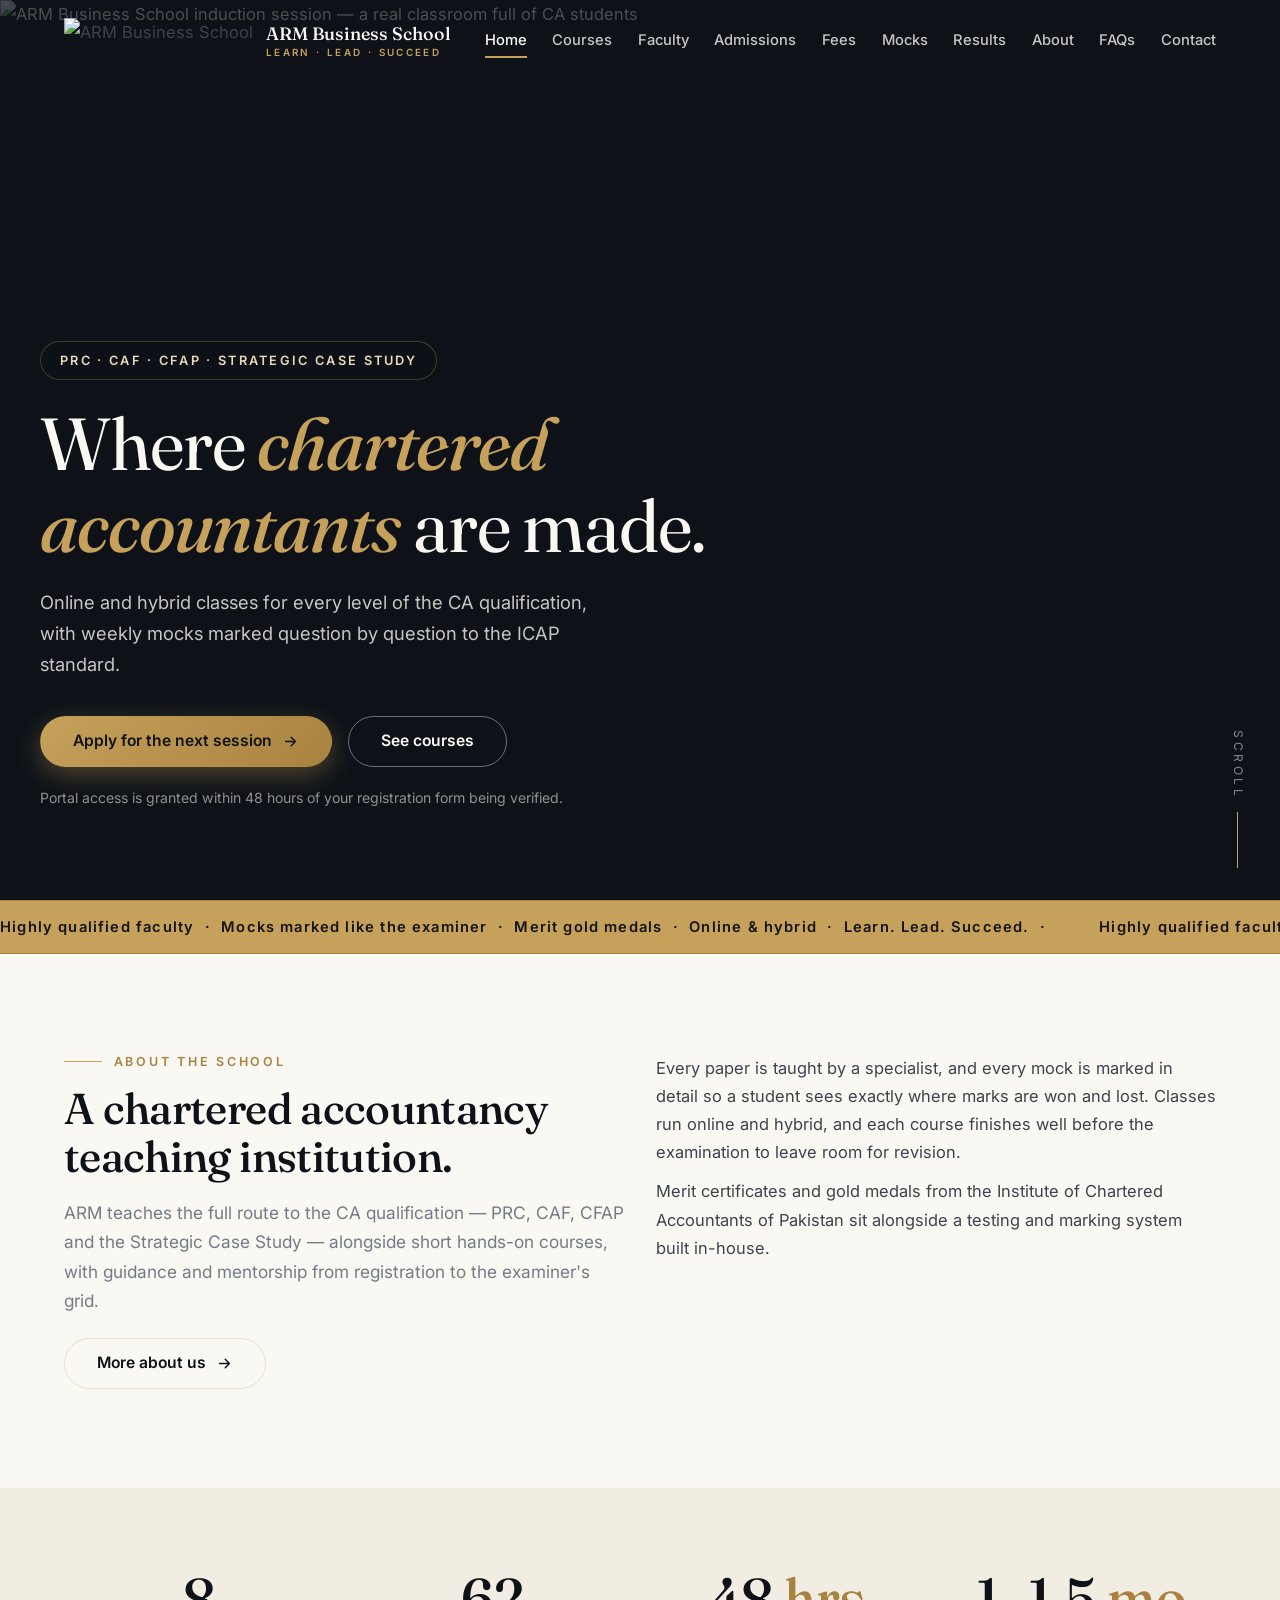
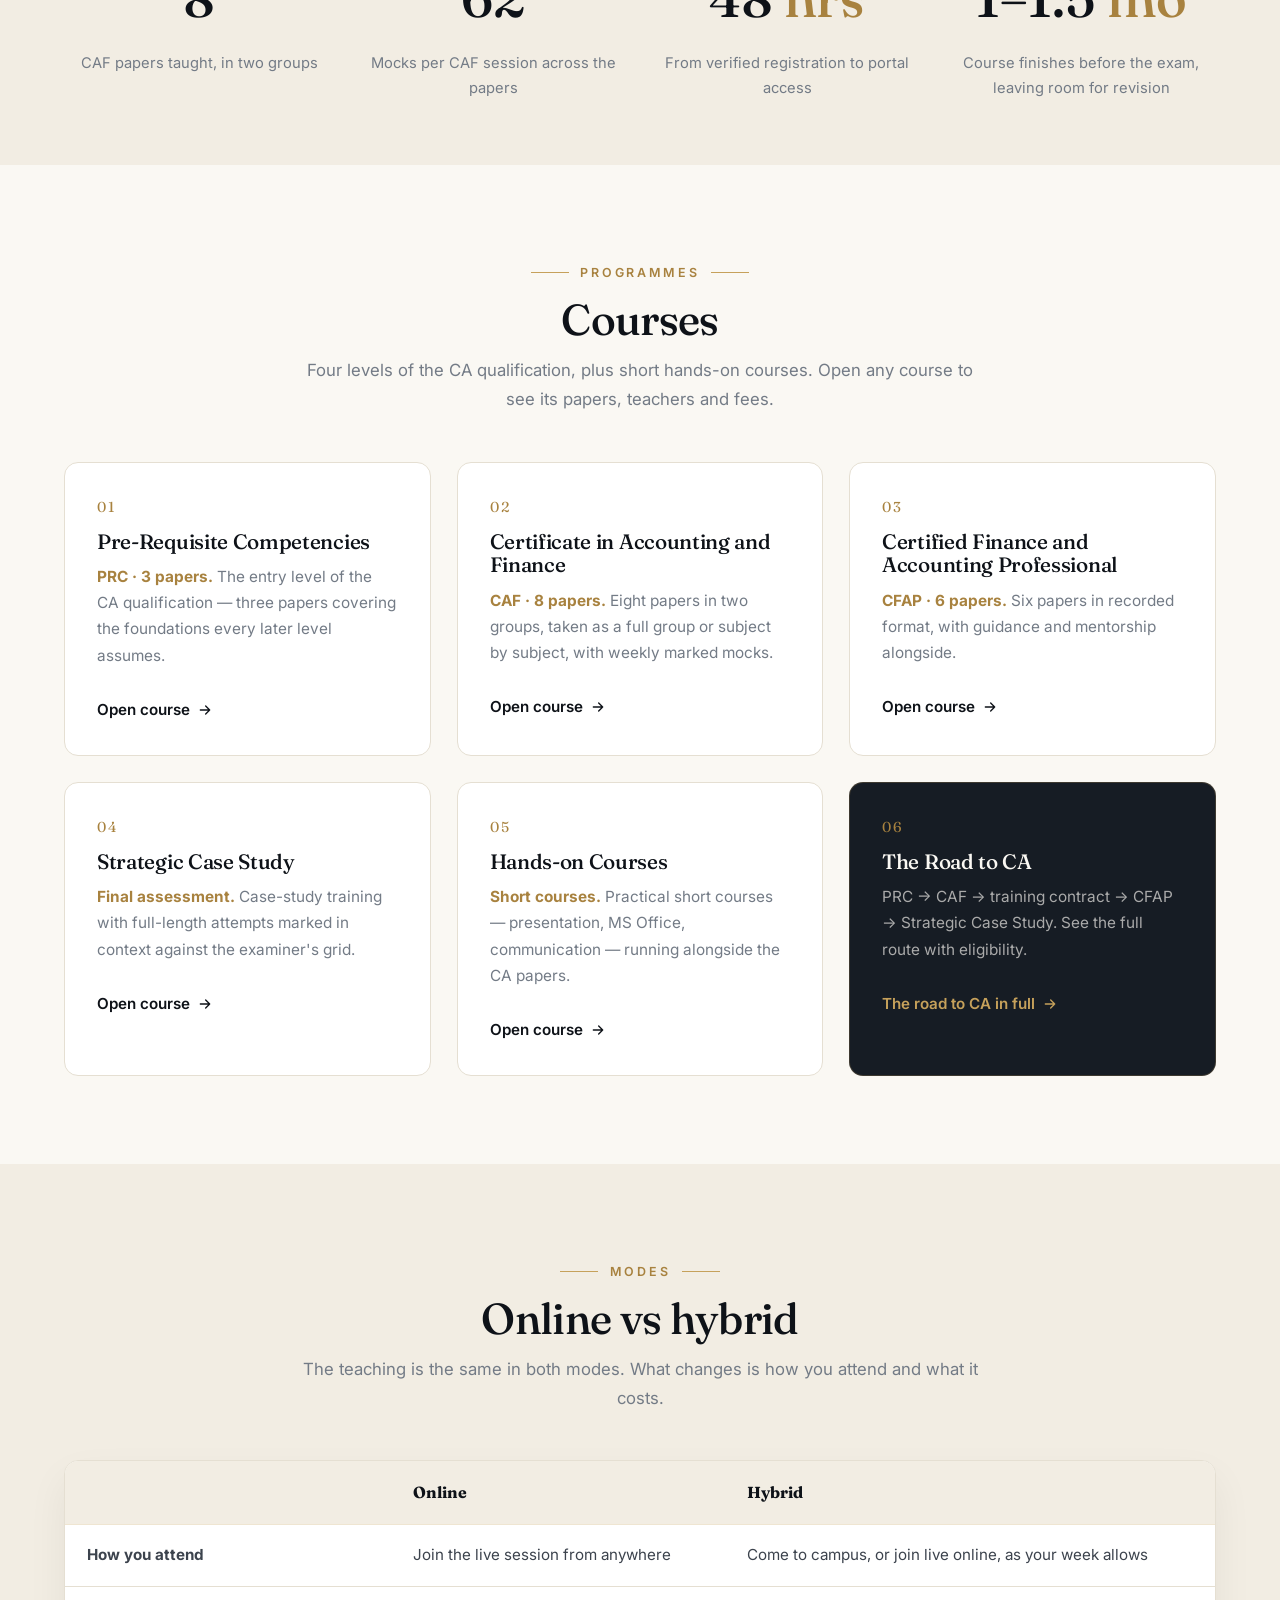
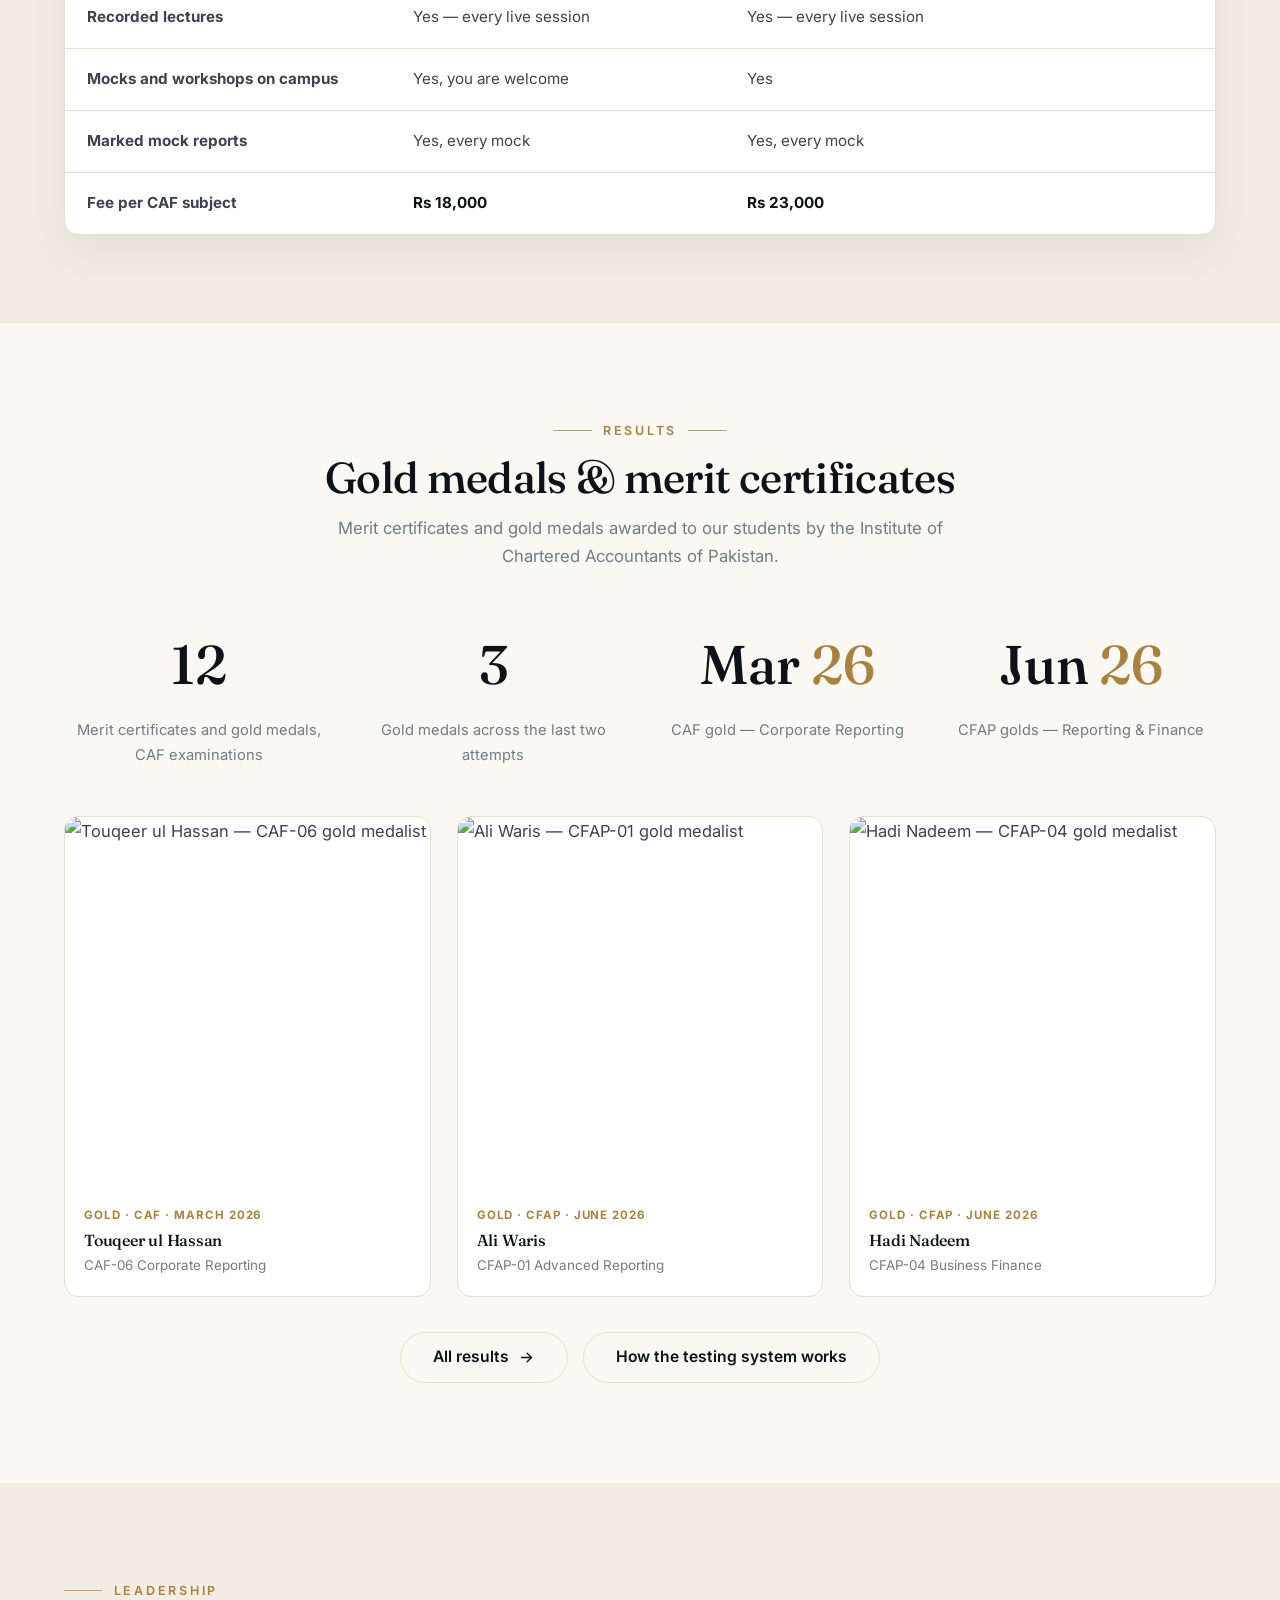
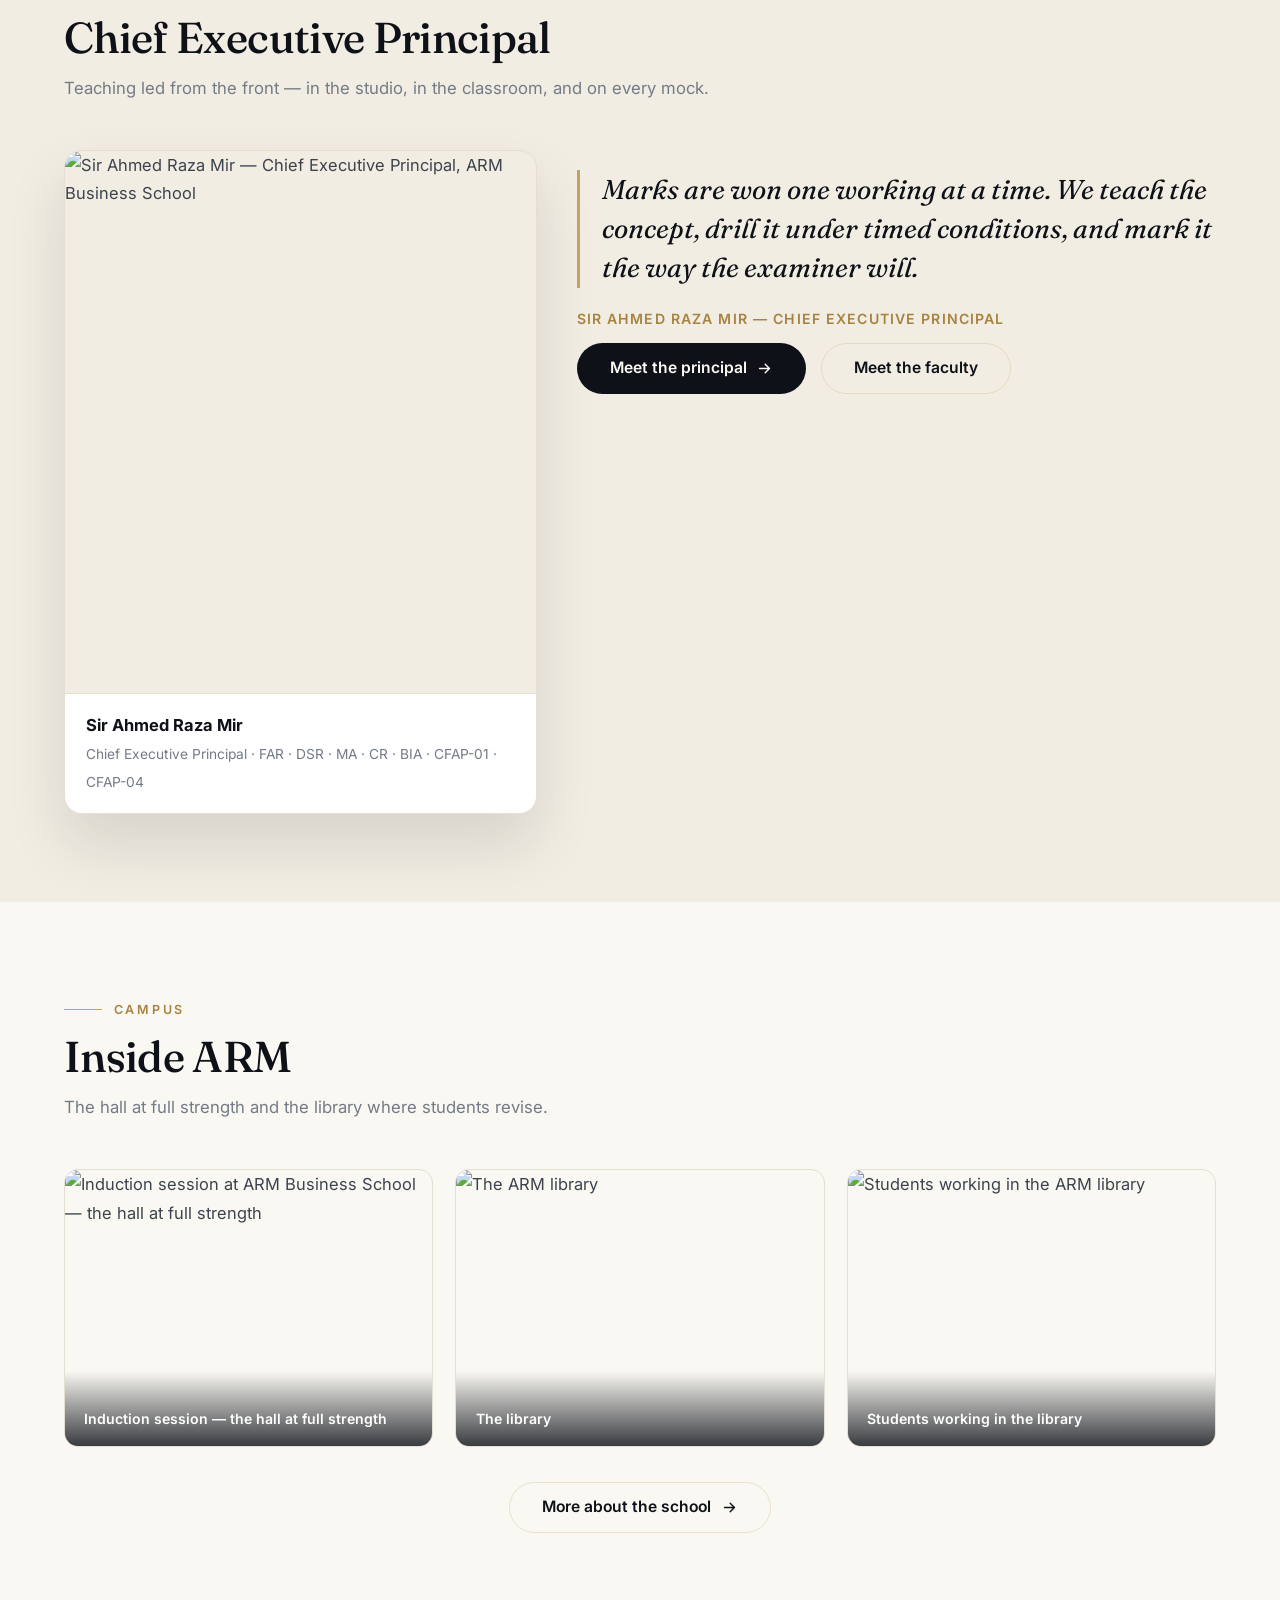
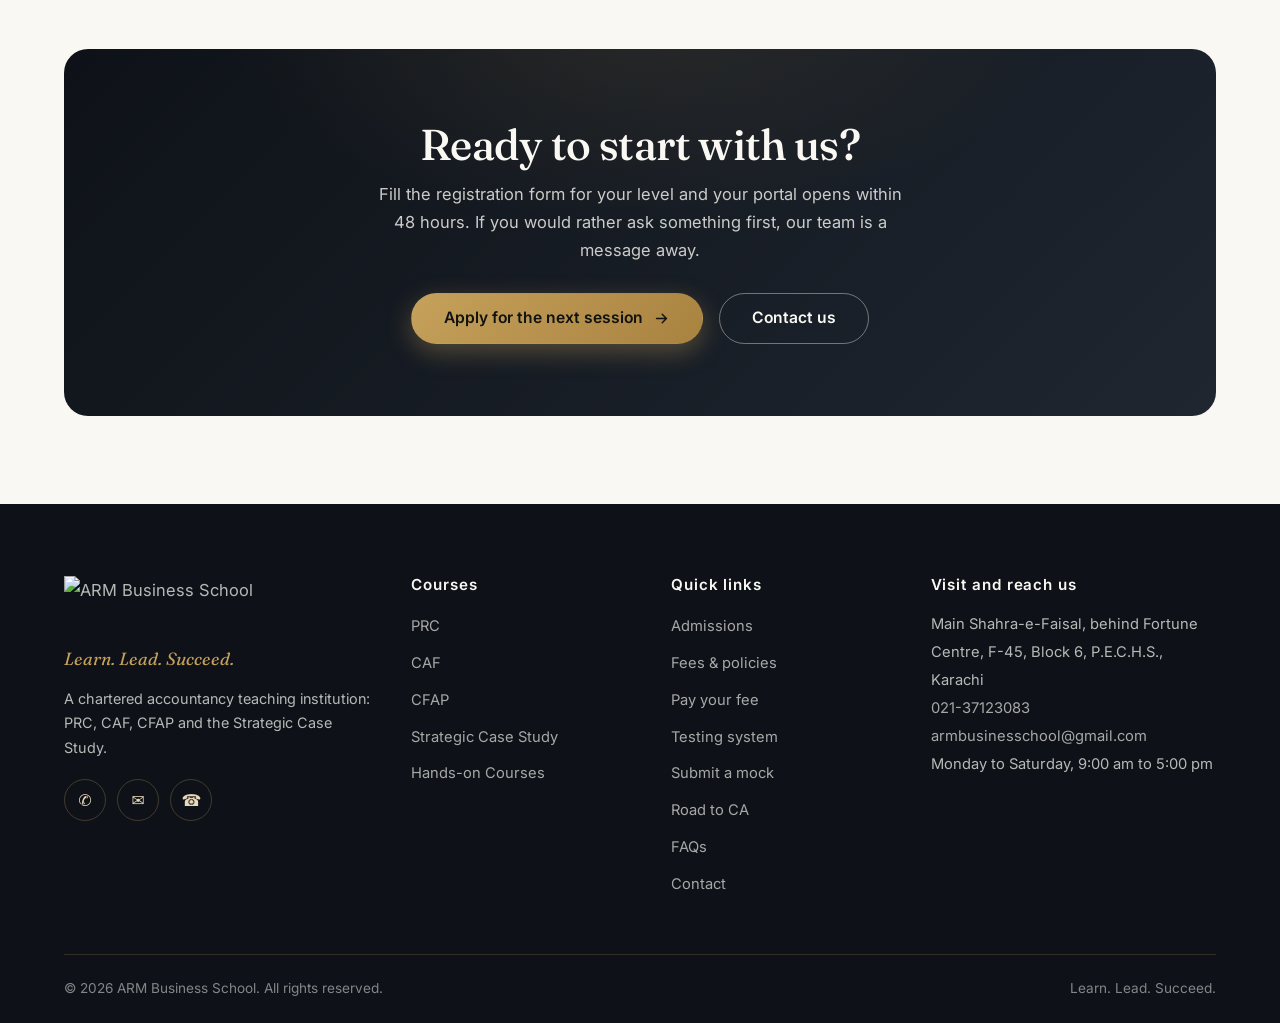
==== commit d036ab4d: "luxury editorial redesign batch 1/3" ====
--- a/index.html
+++ b/index.html
@@ -3,25 +3,22 @@
 <head>
 <meta charset="utf-8">
 <meta name="viewport" content="width=device-width, initial-scale=1">
-<meta name="theme-color" content="#ffffff">
+<meta name="theme-color" content="#0E1218">
 <title>ARM Business School — Where Chartered Accountants Are Made</title>
 <meta name="description" content="ARM Business School is a chartered accountancy teaching institution: PRC, CAF, CFAP and the Strategic Case Study, with weekly mocks marked to the ICAP standard.">
 <link rel="icon" type="image/png" href="https://arm-business-school-website.vercel.app/assets/logo-green.png">
-<link rel="preconnect" href="https://fonts.googleapis.com">
-<link rel="preconnect" href="https://fonts.gstatic.com" crossorigin>
-<link href="https://fonts.googleapis.com/css2?family=Fraunces:ital,opsz,wght@0,9..144,400..700;1,9..144,400..700&family=Inter:wght@400;500;600;700&display=swap" rel="stylesheet">
-<link rel="stylesheet" href="css/styles.css?v=12">
-<noscript><style>.reveal{opacity:1!important;transform:none!important}.strip figure.reveal{clip-path:none!important}.sec-head.reveal h2::after{transform:none!important}</style></noscript>
+<link rel="stylesheet" href="css/luxe.css">
 </head>
 <body>
 <a class="skip" href="#main">Skip to main content</a>
 
-<header class="masthead" id="masthead">
-  <div class="wrap masthead__bar">
+<header class="nav" id="nav">
+  <div class="wrap nav__bar">
     <a class="brand" href="./" aria-label="ARM Business School — home">
-      <img decoding="async" src="https://arm-business-school-website.vercel.app/assets/logo-green.png" alt="ARM Business School — original logo">
+      <img src="https://arm-business-school-website.vercel.app/assets/logo-green.png" alt="ARM Business School">
+      <span class="brand__name">ARM Business School<small>LEARN · LEAD · SUCCEED</small></span>
     </a>
-    <nav class="nav" aria-label="Primary">
+    <nav class="navlinks" aria-label="Primary">
       <a href="./" class="active">Home</a>
       <a href="courses">Courses</a>
       <a href="faculty">Faculty</a>
@@ -33,150 +30,141 @@
       <a href="faq">FAQs</a>
       <a href="contact">Contact</a>
     </nav>
-    <div class="mast-actions">
-      <a class="btn gold" href="admissions">Apply now</a>
-      <button class="burger" id="burger" aria-label="Open menu" aria-expanded="false" aria-controls="mobileNav"><i></i><i></i><i></i></button>
-    </div>
-  </div>
-  <div class="mobile-nav" id="mobileNav">
-    <div class="wrap">
-      <a href="./">Home</a>
-      <a href="courses">Courses</a>
-      <a href="faculty">Faculty</a>
-      <a href="admissions">Admissions</a>
-      <a href="fees">Fees</a>
-      <a href="mocks">Mocks</a>
-      <a href="results">Results</a>
-      <a href="about">About</a>
-      <a href="faq">FAQs</a>
-      <a href="contact">Contact</a>
-      <a href="admissions" class="m-apply">Apply now</a>
-    </div>
+    <button class="burger" id="burger" aria-label="Open menu" aria-expanded="false" aria-controls="mobileNav"><i></i><i></i><i></i></button>
   </div>
 </header>
+<nav class="mobile-nav" id="mobileNav" aria-label="Mobile">
+  <a href="./">Home</a>
+  <a href="courses">Courses</a>
+  <a href="faculty">Faculty</a>
+  <a href="admissions">Admissions</a>
+  <a href="fees">Fees</a>
+  <a href="mocks">Mocks</a>
+  <a href="results">Results</a>
+  <a href="about">About</a>
+  <a href="faq">FAQs</a>
+  <a href="contact">Contact</a>
+</nav>
 
 <main id="main">
 
 <!-- HERO -->
-<section class="hero" id="top">
+<section class="hero">
   <div class="hero__bg">
-    <img decoding="async" src="https://arm-business-school-website.vercel.app/assets/photos/01-induction-session.jpeg?v=3" alt="ARM Business School induction session — a real classroom full of CA students">
-  </div>
+    <img src="https://arm-business-school-website.vercel.app/assets/photos/01-induction-session.jpeg?v=3" alt="ARM Business School induction session — a real classroom full of CA students">
+  </div>
+  <div class="hero__shade" aria-hidden="true"></div>
   <div class="wrap hero__inner">
     <span class="hero__badge">PRC · CAF · CFAP · Strategic Case Study</span>
     <h1>Where <em>chartered accountants</em> are made.</h1>
-    <div class="hero__rule" aria-hidden="true"></div>
     <p class="hero__lede">Online and hybrid classes for every level of the CA qualification, with weekly mocks marked question by question to the ICAP standard.</p>
     <div class="hero__cta">
-      <a class="btn light" href="admissions">Apply for the next session <svg class="arw" aria-hidden="true"><use href="assets/icons.svg?v=2#i-arrow"/></svg></a>
-      <a class="btn" style="background:transparent;border-color:rgba(227,192,120,.75);color:#E3C078" href="courses">See courses</a>
+      <a class="btn btn-gold" href="admissions">Apply for the next session <svg class="arw" viewBox="0 0 24 24" fill="none" stroke="currentColor" stroke-width="2" stroke-linecap="round" stroke-linejoin="round"><path d="M5 12h14M13 6l6 6-6 6"/></svg></a>
+      <a class="btn btn-ghost" href="courses">See courses</a>
     </div>
     <p class="hero__note">Portal access is granted within 48 hours of your registration form being verified.</p>
   </div>
-</section>
-
+  <div class="hero__scroll" aria-hidden="true">Scroll</div>
+</section>
+
+<!-- RIBBON -->
 <div class="ribbon" aria-hidden="true">
-  <div class="wrap ribbon__track">
-    <span>Highly qualified faculty &nbsp;·&nbsp; Mocks marked like the examiner &nbsp;·&nbsp; Merit gold medals &nbsp;·&nbsp; Online &amp; hybrid &nbsp;·&nbsp; Learn. Lead. Succeed. &nbsp;·&nbsp; Highly qualified faculty &nbsp;·&nbsp; Mocks marked like the examiner &nbsp;·&nbsp; Merit gold medals &nbsp;·&nbsp; Online &amp; hybrid &nbsp;·&nbsp; Learn. Lead. Succeed. &nbsp;·&nbsp;</span>
+  <div class="ribbon__track">
+    <span>Highly qualified faculty &nbsp;·&nbsp; Mocks marked like the examiner &nbsp;·&nbsp; Merit gold medals &nbsp;·&nbsp; Online &amp; hybrid &nbsp;·&nbsp; Learn. Lead. Succeed. &nbsp;·&nbsp;</span>
+    <span>Highly qualified faculty &nbsp;·&nbsp; Mocks marked like the examiner &nbsp;·&nbsp; Merit gold medals &nbsp;·&nbsp; Online &amp; hybrid &nbsp;·&nbsp; Learn. Lead. Succeed. &nbsp;·&nbsp;</span>
   </div>
 </div>
 
 <!-- ABOUT TEASER -->
-<section class="block" id="about">
-  <div class="wrap">
-    <div class="contact-grid">
+<section class="section section--ivory">
+  <div class="wrap">
+    <div class="cols">
       <div class="reveal">
-        <p class="kicker">About the school</p>
-        <h2 style="margin-bottom:1.2rem">A chartered accountancy teaching institution.</h2>
-        <p class="lede">ARM teaches the full route to the CA qualification — PRC, CAF, CFAP and the Strategic Case Study — alongside short hands-on courses, with guidance and mentorship from registration to the examiner's grid.</p>
-        <div class="apply-row">
-          <a class="btn ghost" href="about">More about us <svg class="arw" aria-hidden="true"><use href="assets/icons.svg?v=2#i-arrow"/></svg></a>
-        </div>
+        <span class="eyebrow">About the school</span>
+        <h2 style="margin:.8rem 0 1rem">A chartered accountancy teaching institution.</h2>
+        <p style="font-size:1.08rem;color:var(--muted)">ARM teaches the full route to the CA qualification — PRC, CAF, CFAP and the Strategic Case Study — alongside short hands-on courses, with guidance and mentorship from registration to the examiner's grid.</p>
+        <p style="margin-top:1.4rem"><a class="btn btn-outline" href="about">More about us <svg class="arw" viewBox="0 0 24 24" fill="none" stroke="currentColor" stroke-width="2" stroke-linecap="round" stroke-linejoin="round"><path d="M5 12h14M13 6l6 6-6 6"/></svg></a></p>
       </div>
       <div class="reveal" data-delay="1">
         <p>Every paper is taught by a specialist, and every mock is marked in detail so a student sees exactly where marks are won and lost. Classes run online and hybrid, and each course finishes well before the examination to leave room for revision.</p>
         <p>Merit certificates and gold medals from the Institute of Chartered Accountants of Pakistan sit alongside a testing and marking system built in-house.</p>
       </div>
     </div>
-    <div class="grid g4" style="margin-top:clamp(2.5rem,5vw,4rem)">
-      <div class="card reveal"><div class="card__body"><span class="card__icon"><svg aria-hidden="true"><use href="assets/icons.svg?v=2#i-book"/></svg></span><span class="card__tag">What we teach</span><h3>Four levels, plus HOC</h3><p>PRC, CAF, CFAP and the Strategic Case Study, plus hands-on short courses.</p></div></div>
-      <div class="card reveal" data-delay="1"><div class="card__body"><span class="card__icon"><svg aria-hidden="true"><use href="assets/icons.svg?v=2#i-users"/></svg></span><span class="card__tag">How we teach</span><h3>Online and hybrid</h3><p>Attend live from anywhere, or move between campus and live online sessions.</p></div></div>
-      <div class="card reveal" data-delay="2"><div class="card__body"><span class="card__icon"><svg aria-hidden="true"><use href="assets/icons.svg?v=2#i-clipboard"/></svg></span><span class="card__tag">How we check learning</span><h3>Weekly marked mocks</h3><p>A mid-term and two finals in every paper, reconciled to the total.</p></div></div>
-      <div class="card reveal" data-delay="3"><div class="card__body"><span class="card__icon"><svg aria-hidden="true"><use href="assets/icons.svg?v=2#i-award"/></svg></span><span class="card__tag">What we promise</span><h3>Guidance throughout</h3><p>Mentorship, induction, merit medals and CFAP guidance from start to finish.</p></div></div>
-    </div>
   </div>
 </section>
 
 <!-- STATS -->
-<section class="block block--tint">
+<section class="section section--cream" style="padding-top:4rem;padding-bottom:4rem">
   <div class="wrap">
     <div class="stats reveal">
-      <div class="s"><div class="v" data-count="8">8</div><div class="l">CAF papers taught, in two groups</div></div>
-      <div class="s"><div class="v" data-count="62">62</div><div class="l">Mocks per CAF session across the papers</div></div>
-      <div class="s"><div class="v">48 hrs</div><div class="l">From verified registration to portal access</div></div>
-      <div class="s"><div class="v">1–1.5 mo</div><div class="l">Course finishes before the exam, leaving room for revision</div></div>
-    </div>
-  </div>
-</section>
-
-<!-- PROGRAMMES OVERVIEW -->
-<section class="block" id="courses">
-  <div class="wrap">
-    <div class="sec-head reveal">
+      <div class="stat"><div class="v"><span data-count="8">8</span></div><div class="l">CAF papers taught, in two groups</div></div>
+      <div class="stat"><div class="v"><span data-count="62">62</span></div><div class="l">Mocks per CAF session across the papers</div></div>
+      <div class="stat"><div class="v">48 <em>hrs</em></div><div class="l">From verified registration to portal access</div></div>
+      <div class="stat"><div class="v">1–1.5 <em>mo</em></div><div class="l">Course finishes before the exam, leaving room for revision</div></div>
+    </div>
+  </div>
+</section>
+
+<!-- COURSES -->
+<section class="section section--ivory" id="courses">
+  <div class="wrap">
+    <div class="sec-head center reveal">
+      <span class="eyebrow">Programmes</span>
       <h2>Courses</h2>
       <p>Four levels of the CA qualification, plus short hands-on courses. Open any course to see its papers, teachers and fees.</p>
     </div>
     <div class="grid g3">
-      <article class="card reveal"><div class="card__body">
-        <span class="card__icon"><svg aria-hidden="true"><use href="assets/icons.svg?v=2#i-calc"/></svg></span>
-        <span class="card__tag">PRC · 3 papers</span><h3>Pre-Requisite Competencies</h3>
-        <p>Three papers — the entry level of the CA qualification.</p>
-        <a class="card__link" href="courses#prc">Open course <svg class="arw" aria-hidden="true"><use href="assets/icons.svg?v=2#i-arrow"/></svg></a>
-      </div></article>
-      <article class="card featured reveal" data-delay="1"><div class="card__body">
-        <span class="card__icon"><svg aria-hidden="true"><use href="assets/icons.svg?v=2#i-book"/></svg></span>
-        <span class="card__tag">CAF · 8 papers</span><h3>Certificate in Accounting and Finance</h3>
-        <p>Eight papers in two groups, taken as a full group or subject by subject.</p>
-        <a class="card__link" href="courses#caf">Open course <svg class="arw" aria-hidden="true"><use href="assets/icons.svg?v=2#i-arrow"/></svg></a>
-      </div></article>
-      <article class="card reveal" data-delay="2"><div class="card__body">
-        <span class="card__icon"><svg aria-hidden="true"><use href="assets/icons.svg?v=2#i-chart"/></svg></span>
-        <span class="card__tag">CFAP · 6 papers</span><h3>Certified Finance and Accounting Professional</h3>
-        <p>Six papers, delivered in recorded format with guidance alongside.</p>
-        <a class="card__link" href="courses#cfap">Open course <svg class="arw" aria-hidden="true"><use href="assets/icons.svg?v=2#i-arrow"/></svg></a>
-      </div></article>
-      <article class="card reveal"><div class="card__body">
-        <span class="card__icon"><svg aria-hidden="true"><use href="assets/icons.svg?v=2#i-briefcase"/></svg></span>
-        <span class="card__tag">Final assessment</span><h3>Strategic Case Study</h3>
-        <p>Case-study training with full-length attempts marked in context against the examiner's grid.</p>
-        <a class="card__link" href="courses#scs">Open course <svg class="arw" aria-hidden="true"><use href="assets/icons.svg?v=2#i-arrow"/></svg></a>
-      </div></article>
-      <article class="card reveal" data-delay="1"><div class="card__body">
-        <span class="card__icon"><svg aria-hidden="true"><use href="assets/icons.svg?v=2#i-sliders"/></svg></span>
-        <span class="card__tag">Short courses</span><h3>Hands-on Courses</h3>
-        <p>Practical short courses that run alongside the CA papers.</p>
-        <a class="card__link" href="courses#hoc">Open course <svg class="arw" aria-hidden="true"><use href="assets/icons.svg?v=2#i-arrow"/></svg></a>
-      </div></article>
-      <article class="card reveal" data-delay="2" style="background:var(--cream)"><div class="card__body">
-        <span class="card__icon"><svg aria-hidden="true"><use href="assets/icons.svg?v=2#i-map"/></svg></span>
-        <span class="card__tag">Route</span><h3>The Road to CA</h3>
-        <p>PRC → CAF → training contract → CFAP → Strategic Case Study.</p>
-        <a class="card__link" href="roadmap">The road to CA in full <svg class="arw" aria-hidden="true"><use href="assets/icons.svg?v=2#i-arrow"/></svg></a>
-      </div></article>
+      <article class="card reveal">
+        <div class="card__num">01</div>
+        <h3>Pre-Requisite Competencies</h3>
+        <p><strong style="color:var(--gold-deep)">PRC · 3 papers.</strong> The entry level of the CA qualification — three papers covering the foundations every later level assumes.</p>
+        <a class="card__link" href="courses#prc">Open course <svg class="arw" viewBox="0 0 24 24" fill="none" stroke="currentColor" stroke-width="2" stroke-linecap="round" stroke-linejoin="round"><path d="M5 12h14M13 6l6 6-6 6"/></svg></a>
+      </article>
+      <article class="card reveal" data-delay="1">
+        <div class="card__num">02</div>
+        <h3>Certificate in Accounting and Finance</h3>
+        <p><strong style="color:var(--gold-deep)">CAF · 8 papers.</strong> Eight papers in two groups, taken as a full group or subject by subject, with weekly marked mocks.</p>
+        <a class="card__link" href="courses#caf">Open course <svg class="arw" viewBox="0 0 24 24" fill="none" stroke="currentColor" stroke-width="2" stroke-linecap="round" stroke-linejoin="round"><path d="M5 12h14M13 6l6 6-6 6"/></svg></a>
+      </article>
+      <article class="card reveal" data-delay="2">
+        <div class="card__num">03</div>
+        <h3>Certified Finance and Accounting Professional</h3>
+        <p><strong style="color:var(--gold-deep)">CFAP · 6 papers.</strong> Six papers in recorded format, with guidance and mentorship alongside.</p>
+        <a class="card__link" href="courses#cfap">Open course <svg class="arw" viewBox="0 0 24 24" fill="none" stroke="currentColor" stroke-width="2" stroke-linecap="round" stroke-linejoin="round"><path d="M5 12h14M13 6l6 6-6 6"/></svg></a>
+      </article>
+      <article class="card reveal">
+        <div class="card__num">04</div>
+        <h3>Strategic Case Study</h3>
+        <p><strong style="color:var(--gold-deep)">Final assessment.</strong> Case-study training with full-length attempts marked in context against the examiner's grid.</p>
+        <a class="card__link" href="courses#scs">Open course <svg class="arw" viewBox="0 0 24 24" fill="none" stroke="currentColor" stroke-width="2" stroke-linecap="round" stroke-linejoin="round"><path d="M5 12h14M13 6l6 6-6 6"/></svg></a>
+      </article>
+      <article class="card reveal" data-delay="1">
+        <div class="card__num">05</div>
+        <h3>Hands-on Courses</h3>
+        <p><strong style="color:var(--gold-deep)">Short courses.</strong> Practical short courses — presentation, MS Office, communication — running alongside the CA papers.</p>
+        <a class="card__link" href="courses#hoc">Open course <svg class="arw" viewBox="0 0 24 24" fill="none" stroke="currentColor" stroke-width="2" stroke-linecap="round" stroke-linejoin="round"><path d="M5 12h14M13 6l6 6-6 6"/></svg></a>
+      </article>
+      <article class="card card--dark reveal" data-delay="2">
+        <div class="card__num">06</div>
+        <h3>The Road to CA</h3>
+        <p>PRC → CAF → training contract → CFAP → Strategic Case Study. See the full route with eligibility.</p>
+        <a class="card__link" href="roadmap" style="color:var(--gold)">The road to CA in full <svg class="arw" viewBox="0 0 24 24" fill="none" stroke="currentColor" stroke-width="2" stroke-linecap="round" stroke-linejoin="round"><path d="M5 12h14M13 6l6 6-6 6"/></svg></a>
+      </article>
     </div>
   </div>
 </section>
 
 <!-- ONLINE VS HYBRID -->
-<section class="block block--tint" id="modes">
-  <div class="wrap">
-    <div class="sec-head reveal">
+<section class="section section--cream" id="modes">
+  <div class="wrap">
+    <div class="sec-head center reveal">
+      <span class="eyebrow">Modes</span>
       <h2>Online vs hybrid</h2>
       <p>The teaching is the same in both modes. What changes is how you attend and what it costs.</p>
     </div>
     <div class="tbl-wrap reveal">
       <table class="tbl">
-        <thead><tr><th></th><th>Online</th><th class="gold">Hybrid</th></tr></thead>
+        <thead><tr><th></th><th>Online</th><th>Hybrid</th></tr></thead>
         <tbody>
           <tr><td><strong>How you attend</strong></td><td>Join the live session from anywhere</td><td>Come to campus, or join live online, as your week allows</td></tr>
           <tr><td><strong>Recorded lectures</strong></td><td>Yes — every live session</td><td>Yes — every live session</td></tr>
@@ -190,116 +178,112 @@
 </section>
 
 <!-- RESULTS TEASER -->
-<section class="block" id="results">
+<section class="section section--ivory" id="results">
+  <div class="wrap">
+    <div class="sec-head center reveal">
+      <span class="eyebrow">Results</span>
+      <h2>Gold medals &amp; merit certificates</h2>
+      <p>Merit certificates and gold medals awarded to our students by the Institute of Chartered Accountants of Pakistan.</p>
+    </div>
+    <div class="stats reveal" style="margin-bottom:3rem">
+      <div class="stat"><div class="v"><span data-count="12">12</span></div><div class="l">Merit certificates and gold medals, CAF examinations</div></div>
+      <div class="stat"><div class="v"><span data-count="3">3</span></div><div class="l">Gold medals across the last two attempts</div></div>
+      <div class="stat"><div class="v">Mar <em>26</em></div><div class="l">CAF gold — Corporate Reporting</div></div>
+      <div class="stat"><div class="v">Jun <em>26</em></div><div class="l">CFAP golds — Reporting &amp; Finance</div></div>
+    </div>
+    <div class="grid g3">
+      <article class="spot reveal">
+        <img src="https://arm-business-school-website.vercel.app/assets/people/02-touqeer-ul-hassan.jpeg?v=3" alt="Touqeer ul Hassan — CAF-06 gold medalist" loading="lazy">
+        <div class="spot__body"><span class="spot__tag">Gold · CAF · March 2026</span><h3>Touqeer ul Hassan</h3><small>CAF-06 Corporate Reporting</small></div>
+      </article>
+      <article class="spot reveal" data-delay="1">
+        <img src="https://arm-business-school-website.vercel.app/assets/team/ali-waris.jpg?v=3" alt="Ali Waris — CFAP-01 gold medalist" loading="lazy">
+        <div class="spot__body"><span class="spot__tag">Gold · CFAP · June 2026</span><h3>Ali Waris</h3><small>CFAP-01 Advanced Reporting</small></div>
+      </article>
+      <article class="spot reveal" data-delay="2">
+        <img src="https://arm-business-school-website.vercel.app/assets/people/01-hadi-nadeem.jpeg?v=3" alt="Hadi Nadeem — CFAP-04 gold medalist" loading="lazy">
+        <div class="spot__body"><span class="spot__tag">Gold · CFAP · June 2026</span><h3>Hadi Nadeem</h3><small>CFAP-04 Business Finance</small></div>
+      </article>
+    </div>
+    <p class="reveal" style="text-align:center;margin-top:2.2rem">
+      <a class="btn btn-outline" href="results">All results <svg class="arw" viewBox="0 0 24 24" fill="none" stroke="currentColor" stroke-width="2" stroke-linecap="round" stroke-linejoin="round"><path d="M5 12h14M13 6l6 6-6 6"/></svg></a>
+      &nbsp;&nbsp;<a class="btn btn-outline" href="mocks">How the testing system works</a>
+    </p>
+  </div>
+</section>
+
+<!-- PRINCIPAL -->
+<section class="section section--cream" id="principal">
   <div class="wrap">
     <div class="sec-head reveal">
-      <h2>Results</h2>
-      <p>Merit certificates and gold medals awarded to our students by the Institute of Chartered Accountants of Pakistan.</p>
-    </div>
-    <div class="stats reveal" style="margin-bottom:1.5rem">
-      <div class="s"><div class="v" data-count="12">12</div><div class="l">Merit certificates and gold medals, CAF examinations</div></div>
-      <div class="s"><div class="v" data-count="3">3</div><div class="l">Gold medals across the last two attempts</div></div>
-      <div class="s"><div class="v">Mar 26</div><div class="l">CAF gold — Corporate Reporting</div></div>
-      <div class="s"><div class="v">Jun 26</div><div class="l">CFAP golds — Reporting &amp; Finance</div></div>
-    </div>
-    <div class="grid g3">
-      <div class="hon reveal">
-        <div class="hx"><span class="tag">CAF</span><span class="att">March 2026 attempt</span></div>
-        <h3>CAF-06 Corporate Reporting — Gold medal</h3>
-        <div class="achiever"><img decoding="async" src="https://arm-business-school-website.vercel.app/assets/people/02-touqeer-ul-hassan.jpeg?v=3" alt="Touqeer ul Hassan — CAF-06 gold medalist" loading="lazy"><div class="who"><b>Touqeer ul Hassan</b><small>Gold medal · CAF-06</small></div></div>
-      </div>
-      <div class="hon reveal" data-delay="1">
-        <div class="hx"><span class="tag">CFAP</span><span class="att">June 2026 attempt</span></div>
-        <h3>CFAP-01 Advanced Reporting — Gold medal</h3>
-        <div class="achiever"><img decoding="async" src="https://arm-business-school-website.vercel.app/assets/team/ali-waris.jpg?v=3" alt="Ali Waris — CFAP-01 gold medalist" loading="lazy"><div class="who"><b>Ali Waris</b><small>Gold medal · CFAP-01</small></div></div>
-      </div>
-      <div class="hon reveal" data-delay="2">
-        <div class="hx"><span class="tag">CFAP</span><span class="att">June 2026 attempt</span></div>
-        <h3>CFAP-04 Business Finance — Gold medal</h3>
-        <div class="achiever"><img decoding="async" src="https://arm-business-school-website.vercel.app/assets/people/01-hadi-nadeem.jpeg?v=3" alt="Hadi Nadeem — CFAP-04 gold medalist" loading="lazy"><div class="who"><b>Hadi Nadeem</b><small>Gold medal · CFAP-04</small></div></div>
-      </div>
-    </div>
-    <div class="apply-row reveal" style="margin-top:2rem">
-      <a class="btn ghost" href="results">All results <svg class="arw" aria-hidden="true"><use href="assets/icons.svg?v=2#i-arrow"/></svg></a>
-      <a class="btn ghost" href="mocks">How the testing system works</a>
-    </div>
-  </div>
-</section>
-
-<!-- PRINCIPAL -->
-<section class="block principal-band" id="principal">
-  <div class="wrap">
-    <div class="sec-head reveal">
+      <span class="eyebrow">Leadership</span>
       <h2>Chief Executive Principal</h2>
       <p>Teaching led from the front — in the studio, in the classroom, and on every mock.</p>
     </div>
     <div class="leader">
       <figure class="reveal">
-        <img decoding="async" src="https://arm-business-school-website.vercel.app/assets/faculty/ahmed-raza-mir.jpg?v=3" alt="Sir Ahmed Raza Mir — Chief Executive Principal, ARM Business School">
+        <img src="https://arm-business-school-website.vercel.app/assets/faculty/ahmed-raza-mir.jpg?v=3" alt="Sir Ahmed Raza Mir — Chief Executive Principal, ARM Business School">
         <figcaption><b>Sir Ahmed Raza Mir</b><small>Chief Executive Principal · FAR · DSR · MA · CR · BIA · CFAP-01 · CFAP-04</small></figcaption>
       </figure>
       <div class="reveal" data-delay="1">
         <p class="pullquote">Marks are won one working at a time. We teach the concept, drill it under timed conditions, and mark it the way the examiner will.</p>
         <p class="pullquote-name">Sir Ahmed Raza Mir — Chief Executive Principal</p>
-        <div class="apply-row">
-          <a class="btn light" href="about#leader">Meet the principal <svg class="arw" aria-hidden="true"><use href="assets/icons.svg?v=2#i-arrow"/></svg></a>
-          <a class="btn outline-light" href="faculty">Meet the faculty</a>
-        </div>
-      </div>
-    </div>
-  </div>
-</section>
-
-<!-- INSIDE ARM -->
-<section class="block" id="campus">
+        <p><a class="btn btn-ink" href="about#leader">Meet the principal <svg class="arw" viewBox="0 0 24 24" fill="none" stroke="currentColor" stroke-width="2" stroke-linecap="round" stroke-linejoin="round"><path d="M5 12h14M13 6l6 6-6 6"/></svg></a>
+        &nbsp;&nbsp;<a class="btn btn-outline" href="faculty">Meet the faculty</a></p>
+      </div>
+    </div>
+  </div>
+</section>
+
+<!-- CAMPUS -->
+<section class="section section--ivory" id="campus">
   <div class="wrap">
     <div class="sec-head reveal">
+      <span class="eyebrow">Campus</span>
       <h2>Inside ARM</h2>
       <p>The hall at full strength and the library where students revise.</p>
     </div>
     <div class="strip">
-      <figure class="reveal"><img decoding="async" src="https://arm-business-school-website.vercel.app/assets/photos/01-induction-session.jpeg?v=3" alt="Induction session at ARM Business School — the hall at full strength" loading="lazy"><figcaption>Induction session — the hall at full strength</figcaption></figure>
-      <figure class="reveal" data-delay="1"><img decoding="async" src="https://arm-business-school-website.vercel.app/assets/photos/08-the-library.jpeg?v=3" alt="The ARM library" loading="lazy"><figcaption>The library</figcaption></figure>
-      <figure class="reveal" data-delay="2"><img decoding="async" src="https://arm-business-school-website.vercel.app/assets/photos/09-students-working-in-the-library.jpeg?v=3" alt="Students working in the ARM library" loading="lazy"><figcaption>Students working in the library</figcaption></figure>
-    </div>
-    <div class="apply-row reveal" style="margin-top:2rem">
-      <a class="btn ghost" href="about#campus">More about the school <svg class="arw" aria-hidden="true"><use href="assets/icons.svg?v=2#i-arrow"/></svg></a>
-    </div>
+      <figure class="reveal"><img src="https://arm-business-school-website.vercel.app/assets/photos/01-induction-session.jpeg?v=3" alt="Induction session at ARM Business School — the hall at full strength" loading="lazy"><figcaption>Induction session — the hall at full strength</figcaption></figure>
+      <figure class="reveal" data-delay="1"><img src="https://arm-business-school-website.vercel.app/assets/photos/08-the-library.jpeg?v=3" alt="The ARM library" loading="lazy"><figcaption>The library</figcaption></figure>
+      <figure class="reveal" data-delay="2"><img src="https://arm-business-school-website.vercel.app/assets/photos/09-students-working-in-the-library.jpeg?v=3" alt="Students working in the ARM library" loading="lazy"><figcaption>Students working in the library</figcaption></figure>
+    </div>
+    <p class="reveal" style="text-align:center;margin-top:2.2rem"><a class="btn btn-outline" href="about#campus">More about the school <svg class="arw" viewBox="0 0 24 24" fill="none" stroke="currentColor" stroke-width="2" stroke-linecap="round" stroke-linejoin="round"><path d="M5 12h14M13 6l6 6-6 6"/></svg></a></p>
   </div>
 </section>
 
 <!-- CTA -->
-<section class="cta">
-  <div class="wrap reveal">
-    <h2>Ready to start with us?</h2>
-    <p>Fill the registration form for your level and your portal opens within 48 hours. If you would rather ask something first, our team is a message away.</p>
-    <div class="cta__row">
-      <a class="btn light" href="admissions">Apply for the next session <svg class="arw" aria-hidden="true"><use href="assets/icons.svg?v=2#i-arrow"/></svg></a>
-      <a class="btn" style="background:transparent;border-color:rgba(255,255,255,.6)" href="contact">Contact us</a>
+<section class="section section--ivory" style="padding-top:1rem">
+  <div class="wrap">
+    <div class="cta-panel reveal">
+      <h2>Ready to start with us?</h2>
+      <p>Fill the registration form for your level and your portal opens within 48 hours. If you would rather ask something first, our team is a message away.</p>
+      <div class="cta-panel__row">
+        <a class="btn btn-gold" href="admissions">Apply for the next session <svg class="arw" viewBox="0 0 24 24" fill="none" stroke="currentColor" stroke-width="2" stroke-linecap="round" stroke-linejoin="round"><path d="M5 12h14M13 6l6 6-6 6"/></svg></a>
+        <a class="btn btn-ghost" href="contact">Contact us</a>
+      </div>
     </div>
   </div>
 </section>
 
 </main>
 
-<footer class="site">
-  <div class="wrap">
-    <div class="foot-top">
+<footer class="footer">
+  <div class="wrap">
+    <div class="foot-grid">
       <div>
-        <div class="foot-brand">
-          <img decoding="async" src="https://arm-business-school-website.vercel.app/assets/logo-green.png" alt="ARM Business School — original logo">
-        </div>
+        <div class="foot-brand"><img src="https://arm-business-school-website.vercel.app/assets/logo-green.png" alt="ARM Business School"></div>
         <p class="foot-motto">Learn. Lead. Succeed.</p>
         <p class="foot-tag">A chartered accountancy teaching institution: PRC, CAF, CFAP and the Strategic Case Study.</p>
-        <div class="social">
-          <a href="https://wa.me/923327948519" aria-label="WhatsApp"><svg aria-hidden="true"><use href="assets/icons.svg?v=2#i-whatsapp"/></svg></a>
-          <a href="mailto:armbusinesschool@gmail.com" aria-label="Email"><svg aria-hidden="true"><use href="assets/icons.svg?v=2#i-mail"/></svg></a>
-          <a href="tel:+922137123083" aria-label="Phone"><svg aria-hidden="true"><use href="assets/icons.svg?v=2#i-phone"/></svg></a>
+        <div class="social-row">
+          <a class="soc" href="https://wa.me/923327948519" aria-label="WhatsApp">✆</a>
+          <a class="soc" href="mailto:armbusinesschool@gmail.com" aria-label="Email">✉</a>
+          <a class="soc" href="tel:+922137123083" aria-label="Phone">☎</a>
         </div>
       </div>
-      <div><h4 class="fh">Courses</h4><ul><li><a href="courses#prc">PRC</a></li><li><a href="courses#caf">CAF</a></li><li><a href="courses#cfap">CFAP</a></li><li><a href="courses#scs">Strategic Case Study</a></li><li><a href="courses#hoc">Hands-on Courses</a></li></ul></div>
-      <div><h4 class="fh">Quick links</h4><ul><li><a href="admissions">Admissions</a></li><li><a href="fees">Fees &amp; policies</a></li><li><a href="fees#pay">Pay your fee</a></li><li><a href="mocks">Testing system</a></li><li><a href="mocks#submit">Submit a mock</a></li><li><a href="roadmap">Road to CA</a></li><li><a href="faq">FAQs</a></li><li><a href="contact">Contact</a></li></ul></div>
-      <div><h4 class="fh">Visit and reach us</h4><ul><li>Main Shahra-e-Faisal, behind Fortune Centre, F-45, Block 6, P.E.C.H.S., Karachi</li><li><a href="tel:+922137123083">021-37123083</a></li><li><a href="mailto:armbusinesschool@gmail.com">armbusinesschool@gmail.com</a></li><li>Monday to Saturday, 9:00 am to 5:00 pm</li></ul></div>
+      <div class="foot-col"><h4>Courses</h4><ul><li><a href="courses#prc">PRC</a></li><li><a href="courses#caf">CAF</a></li><li><a href="courses#cfap">CFAP</a></li><li><a href="courses#scs">Strategic Case Study</a></li><li><a href="courses#hoc">Hands-on Courses</a></li></ul></div>
+      <div class="foot-col"><h4>Quick links</h4><ul><li><a href="admissions">Admissions</a></li><li><a href="fees">Fees &amp; policies</a></li><li><a href="fees#pay">Pay your fee</a></li><li><a href="mocks">Testing system</a></li><li><a href="mocks#submit">Submit a mock</a></li><li><a href="roadmap">Road to CA</a></li><li><a href="faq">FAQs</a></li><li><a href="contact">Contact</a></li></ul></div>
+      <div class="foot-col"><h4>Visit and reach us</h4><address>Main Shahra-e-Faisal, behind Fortune Centre, F-45, Block 6, P.E.C.H.S., Karachi<br><a href="tel:+922137123083">021-37123083</a><br><a href="mailto:armbusinesschool@gmail.com">armbusinesschool@gmail.com</a><br>Monday to Saturday, 9:00 am to 5:00 pm</address></div>
     </div>
     <div class="foot-bottom">
       <span>© <span id="year">2026</span> ARM Business School. All rights reserved.</span>
@@ -308,7 +292,7 @@
   </div>
 </footer>
 
-<button class="totop" id="totop" aria-label="Back to top"><svg aria-hidden="true"><use href="assets/icons.svg?v=2#i-arrow"/></svg></button>
-<script src="js/app.js?v=3" defer></script>
+<button class="totop" id="totop" aria-label="Back to top">↑</button>
+<script src="js/app.js" defer></script>
 </body>
 </html>
--- a/css/luxe.css
+++ b/css/luxe.css
@@ -0,0 +1,391 @@
+/* ============================================================
+   ARM Business School — Modern Luxury Editorial
+   Deep ink + champagne gold + ivory. Fraunces serif display.
+   Tasteful motion: reveals, counters, ken-burns hero, marquee.
+   ============================================================ */
+@import url('https://fonts.googleapis.com/css2?family=Fraunces:ital,opsz,wght@0,9..144,300;0,9..144,400;0,9..144,500;0,9..144,600;1,9..144,400;1,9..144,500&family=Inter:wght@400;500;600;700&display=swap');
+
+:root{
+  --ink:#0E1218;
+  --ink-2:#161C24;
+  --ink-3:#1F2630;
+  --gold:#C6A15B;
+  --gold-deep:#A8823F;
+  --gold-soft:#E9D9B8;
+  --gold-faint:rgba(198,161,91,.16);
+  --ivory:#FAF8F3;
+  --cream:#F2EDE3;
+  --body:#3C434D;
+  --muted:#737B86;
+  --line:rgba(198,161,91,.28);
+  --line-soft:#E5DFD2;
+  --white:#FFFFFF;
+  --radius:14px;
+  --font-display:'Fraunces',Georgia,serif;
+  --font-body:'Inter',system-ui,sans-serif;
+  --ease:cubic-bezier(.22,.8,.28,1);
+  --maxw:1200px;
+}
+
+*{box-sizing:border-box;margin:0;padding:0}
+html{scroll-behavior:smooth}
+body{
+  font-family:var(--font-body);color:var(--body);background:var(--ivory);
+  font-size:16.5px;line-height:1.7;-webkit-font-smoothing:antialiased;
+  overflow-x:hidden;
+}
+h1,h2,h3,h4{font-family:var(--font-display);color:var(--ink);font-weight:500;line-height:1.12;letter-spacing:-.015em}
+h1{font-size:clamp(2.6rem,6vw,4.6rem)}
+h2{font-size:clamp(1.9rem,3.6vw,2.7rem)}
+h3{font-size:1.25rem}
+p{margin:.7em 0}
+a{color:inherit}
+img{max-width:100%;display:block}
+::selection{background:var(--gold);color:var(--ink)}
+.wrap{max-width:var(--maxw);margin:0 auto;padding:0 1.5rem}
+.skip{position:absolute;left:-9999px;top:0;background:var(--ink);color:#fff;padding:.7rem 1.2rem;z-index:300}
+.skip:focus{left:0}
+
+/* ---------- eyebrow / section labels ---------- */
+.eyebrow{
+  display:inline-flex;align-items:center;gap:.7rem;
+  font-size:.78rem;font-weight:600;letter-spacing:.22em;text-transform:uppercase;color:var(--gold-deep);
+}
+.eyebrow::before{content:"";width:2.4rem;height:1px;background:var(--gold)}
+.sec-head{max-width:680px;margin-bottom:3rem}
+.sec-head.center{margin-left:auto;margin-right:auto;text-align:center}
+.sec-head.center .eyebrow::after{content:"";width:2.4rem;height:1px;background:var(--gold)}
+.sec-head h2{margin:.8rem 0 .7rem}
+.sec-head p{color:var(--muted);font-size:1.05rem}
+.sec-head.on-dark h2{color:var(--ivory)}
+.sec-head.on-dark p{color:rgba(250,248,243,.72)}
+
+/* ---------- nav ---------- */
+.nav{
+  position:fixed;top:0;left:0;right:0;z-index:100;
+  transition:background .35s var(--ease),box-shadow .35s var(--ease),padding .35s var(--ease);
+  padding:1.1rem 0;
+}
+.nav.scrolled{background:rgba(14,18,24,.92);backdrop-filter:blur(14px);box-shadow:0 1px 0 var(--line);padding:.65rem 0}
+.nav__bar{display:flex;align-items:center;gap:2rem}
+.brand{display:flex;align-items:center;gap:.8rem;text-decoration:none}
+.brand img{height:46px;width:auto;transition:height .3s var(--ease)}
+.nav.scrolled .brand img{height:38px}
+.brand__name{font-family:var(--font-display);font-size:1.12rem;color:var(--ivory);line-height:1.25;font-weight:500}
+.brand__name small{display:block;font-family:var(--font-body);font-size:.62rem;letter-spacing:.24em;color:var(--gold);font-weight:600}
+.navlinks{display:flex;gap:1.6rem;margin-left:auto}
+.navlinks a{
+  color:rgba(250,248,243,.78);text-decoration:none;font-size:.92rem;font-weight:500;
+  position:relative;padding:.3rem 0;transition:color .2s;
+}
+.navlinks a::after{
+  content:"";position:absolute;left:0;bottom:0;height:2px;width:0;background:var(--gold);
+  transition:width .28s var(--ease);
+}
+.navlinks a:hover,.navlinks a.active{color:var(--ivory)}
+.navlinks a:hover::after,.navlinks a.active::after{width:100%}
+.burger{display:none;background:none;border:1px solid var(--line);border-radius:10px;width:44px;height:44px;cursor:pointer;flex-direction:column;align-items:center;justify-content:center;gap:5px}
+.burger i{display:block;width:20px;height:2px;background:var(--ivory)}
+.mobile-nav{
+  display:none;position:fixed;top:0;left:0;right:0;bottom:0;z-index:99;
+  background:rgba(14,18,24,.97);backdrop-filter:blur(10px);
+  flex-direction:column;align-items:center;justify-content:center;gap:.4rem;
+}
+.mobile-nav.open{display:flex}
+.mobile-nav a{color:var(--ivory);text-decoration:none;font-family:var(--font-display);font-size:1.6rem;padding:.5rem}
+.mobile-nav a:hover{color:var(--gold)}
+
+/* ---------- buttons ---------- */
+.btn{
+  display:inline-flex;align-items:center;gap:.6rem;
+  font-weight:600;font-size:.98rem;padding:.95rem 2rem;border-radius:999px;
+  text-decoration:none;cursor:pointer;border:1px solid transparent;
+  transition:all .28s var(--ease);line-height:1.2;white-space:nowrap;
+}
+.btn .arw{width:17px;height:17px;transition:transform .28s var(--ease)}
+.btn:hover .arw{transform:translateX(4px)}
+.btn-gold{background:linear-gradient(135deg,var(--gold) 0%,var(--gold-deep) 100%);color:#10130F;box-shadow:0 8px 24px rgba(198,161,91,.35)}
+.btn-gold:hover{box-shadow:0 12px 32px rgba(198,161,91,.5);transform:translateY(-2px)}
+.btn-ghost{border-color:rgba(250,248,243,.4);color:var(--ivory);background:transparent}
+.btn-ghost:hover{border-color:var(--gold);color:var(--gold)}
+.btn-ink{background:var(--ink);color:var(--ivory)}
+.btn-ink:hover{background:var(--ink-3);transform:translateY(-2px);box-shadow:0 10px 26px rgba(14,18,24,.25)}
+.btn-outline{border-color:var(--line);color:var(--ink);background:transparent}
+.btn-outline:hover{border-color:var(--gold-deep);background:var(--gold-faint)}
+
+/* ---------- hero ---------- */
+.hero{position:relative;min-height:100svh;display:flex;align-items:flex-end;color:var(--ivory);overflow:hidden;background:var(--ink)}
+.hero__bg{position:absolute;inset:0}
+.hero__bg img{width:100%;height:100%;object-fit:cover;animation:kenburns 24s ease-in-out infinite alternate;opacity:.55}
+@keyframes kenburns{from{transform:scale(1)}to{transform:scale(1.12)}}
+.hero__shade{position:absolute;inset:0;background:linear-gradient(180deg,rgba(14,18,24,.55) 0%,rgba(14,18,24,.25) 40%,rgba(14,18,24,.88) 100%)}
+.hero__inner{position:relative;z-index:2;padding:9rem 0 5rem;width:100%}
+.hero__badge{
+  display:inline-flex;align-items:center;gap:.6rem;
+  border:1px solid var(--line);border-radius:999px;padding:.5rem 1.2rem;
+  font-size:.8rem;letter-spacing:.18em;font-weight:600;color:var(--gold-soft);text-transform:uppercase;
+  background:rgba(14,18,24,.4);backdrop-filter:blur(6px);
+}
+.hero h1{color:var(--ivory);margin:1.4rem 0 1.2rem;max-width:16ch;font-weight:400}
+.hero h1 em{font-style:italic;color:var(--gold);font-weight:500}
+.hero__lede{color:rgba(250,248,243,.78);font-size:1.15rem;max-width:36rem}
+.hero__cta{display:flex;flex-wrap:wrap;gap:1rem;margin:2.2rem 0 1.2rem}
+.hero__note{font-size:.88rem;color:rgba(250,248,243,.55)}
+.hero__scroll{
+  position:absolute;right:2rem;bottom:2rem;z-index:2;
+  writing-mode:vertical-rl;font-size:.75rem;letter-spacing:.3em;color:rgba(250,248,243,.5);text-transform:uppercase;
+  display:flex;align-items:center;gap:.8rem;
+}
+.hero__scroll::after{content:"";width:1px;height:56px;background:var(--gold);animation:drop 2s var(--ease) infinite}
+@keyframes drop{0%{transform:scaleY(0);transform-origin:top}45%{transform:scaleY(1);transform-origin:top}55%{transform:scaleY(1);transform-origin:bottom}100%{transform:scaleY(0);transform-origin:bottom}}
+
+/* ---------- marquee ribbon ---------- */
+.ribbon{background:var(--gold);color:#141414;overflow:hidden;padding:.85rem 0;border-top:1px solid var(--gold-deep);border-bottom:1px solid var(--gold-deep)}
+.ribbon__track{display:flex;gap:3rem;white-space:nowrap;animation:marquee 28s linear infinite;width:max-content;font-weight:600;font-size:.92rem;letter-spacing:.08em}
+@keyframes marquee{to{transform:translateX(-50%)}}
+
+/* ---------- sections ---------- */
+.section{padding:5.5rem 0}
+@media(max-width:760px){.section{padding:3.8rem 0}}
+.section--ivory{background:var(--ivory)}
+.section--cream{background:var(--cream)}
+.section--ink{background:var(--ink);color:rgba(250,248,243,.8)}
+
+/* ---------- cards ---------- */
+.grid{display:grid;gap:1.6rem}
+.g2{grid-template-columns:1fr}.g3{grid-template-columns:1fr}.g4{grid-template-columns:1fr}
+@media(min-width:680px){.g2{grid-template-columns:repeat(2,1fr)}.g4{grid-template-columns:repeat(2,1fr)}}
+@media(min-width:1020px){.g3{grid-template-columns:repeat(3,1fr)}.g4{grid-template-columns:repeat(4,1fr)}}
+.card{
+  background:var(--white);border:1px solid var(--line-soft);border-radius:var(--radius);
+  padding:2rem;position:relative;overflow:hidden;
+  transition:transform .35s var(--ease),box-shadow .35s var(--ease),border-color .35s;
+}
+.card::before{content:"";position:absolute;top:0;left:0;right:0;height:3px;background:linear-gradient(90deg,var(--gold),transparent);opacity:0;transition:opacity .35s}
+.card:hover{transform:translateY(-6px);box-shadow:0 24px 48px rgba(14,18,24,.10);border-color:var(--line)}
+.card:hover::before{opacity:1}
+.card__num{font-family:var(--font-display);font-size:.9rem;color:var(--gold-deep);letter-spacing:.14em}
+.card h3{margin:.7rem 0 .5rem;font-size:1.3rem}
+.card p{color:var(--muted);font-size:.96rem}
+.card__link{display:inline-flex;align-items:center;gap:.45rem;margin-top:1.1rem;font-weight:600;color:var(--ink);text-decoration:none;font-size:.95rem}
+.card__link .arw{width:16px;height:16px;transition:transform .25s var(--ease)}
+.card__link:hover{color:var(--gold-deep)}
+.card__link:hover .arw{transform:translateX(4px)}
+.card__icon{
+  width:54px;height:54px;border-radius:14px;display:flex;align-items:center;justify-content:center;
+  background:var(--gold-faint);border:1px solid var(--line);font-size:1.5rem;margin-bottom:1.1rem;
+}
+.card--dark{background:var(--ink-2);border-color:rgba(198,161,91,.22)}
+.card--dark h3{color:var(--ivory)}
+.card--dark p{color:rgba(250,248,243,.65)}
+
+/* ---------- stats ---------- */
+.stats{display:grid;grid-template-columns:repeat(2,1fr);gap:2.5rem 1.5rem;text-align:center}
+@media(min-width:860px){.stats{grid-template-columns:repeat(4,1fr)}}
+.stat .v{font-family:var(--font-display);font-size:clamp(2.4rem,4.5vw,3.4rem);color:var(--ink);font-weight:500}
+.stat .v em{font-style:normal;color:var(--gold-deep)}
+.stat .l{color:var(--muted);font-size:.92rem;max-width:16rem;margin:.4rem auto 0}
+.stats.on-dark .v{color:var(--ivory)}
+.stats.on-dark .l{color:rgba(250,248,243,.6)}
+
+/* ---------- tables ---------- */
+.tbl-wrap{overflow-x:auto;border:1px solid var(--line-soft);border-radius:var(--radius);background:var(--white);box-shadow:0 18px 40px rgba(14,18,24,.06)}
+table.tbl{width:100%;border-collapse:collapse;min-width:600px}
+.tbl th,.tbl td{padding:1.1rem 1.4rem;text-align:left;font-size:.95rem;border-bottom:1px solid var(--line-soft)}
+.tbl thead th{font-family:var(--font-display);color:var(--ink);font-size:1rem;background:var(--cream);border-bottom:1px solid var(--line)}
+.tbl tbody tr{transition:background .2s}
+.tbl tbody tr:hover{background:var(--gold-faint)}
+.tbl tbody tr:last-child td{border-bottom:0}
+.tbl td.num{font-weight:700;color:var(--ink);white-space:nowrap}
+
+/* ---------- people ---------- */
+.person{background:var(--white);border:1px solid var(--line-soft);border-radius:var(--radius);overflow:hidden;transition:transform .35s var(--ease),box-shadow .35s var(--ease)}
+.person:hover{transform:translateY(-6px);box-shadow:0 24px 48px rgba(14,18,24,.12)}
+.person__photo{aspect-ratio:4/4.4;overflow:hidden;background:var(--cream)}
+.person__photo img{width:100%;height:100%;object-fit:cover;transition:transform .6s var(--ease)}
+.person:hover .person__photo img{transform:scale(1.06)}
+.person__body{padding:1.3rem 1.4rem 1.5rem}
+.person__body h3{font-size:1.08rem}
+.person__body .role{font-size:.82rem;font-weight:700;letter-spacing:.1em;text-transform:uppercase;color:var(--gold-deep);margin:.3rem 0}
+.person__body .papers{font-size:.88rem;color:var(--muted)}
+
+/* ---------- achievers ---------- */
+.spot{background:var(--white);border:1px solid var(--line-soft);border-radius:var(--radius);overflow:hidden;transition:transform .35s var(--ease),box-shadow .35s var(--ease)}
+.spot:hover{transform:translateY(-6px);box-shadow:0 24px 48px rgba(14,18,24,.12)}
+.spot img{aspect-ratio:1/1;object-fit:cover;width:100%}
+.spot__body{padding:1.1rem 1.2rem}
+.spot__body h3{font-size:1rem}
+.spot__body small{color:var(--muted);font-size:.84rem}
+.spot__tag{display:inline-block;font-size:.72rem;font-weight:700;letter-spacing:.08em;text-transform:uppercase;color:var(--gold-deep);margin-bottom:.4rem}
+
+/* ---------- steps ---------- */
+.steps{list-style:none;counter-reset:step;display:grid;gap:0;position:relative}
+.step{
+  position:relative;padding:0 0 2.8rem 4.5rem;counter-increment:step;
+}
+.step::before{
+  content:counter(step,decimal-leading-zero);
+  position:absolute;left:0;top:-.2rem;
+  font-family:var(--font-display);font-size:2.2rem;color:var(--gold);font-weight:500;
+}
+.step::after{content:"";position:absolute;left:1.35rem;top:3.4rem;bottom:.4rem;width:1px;background:var(--line)}
+.step:last-child{padding-bottom:0}
+.step:last-child::after{display:none}
+.step h3{font-size:1.35rem;margin-bottom:.4rem}
+.step p{color:var(--muted);max-width:38rem}
+
+/* ---------- FAQ ---------- */
+.faq-group{max-width:820px;margin:0 auto 3rem}
+.faq-item{border-bottom:1px solid var(--line-soft)}
+.faq-item summary{
+  list-style:none;cursor:pointer;padding:1.5rem .2rem;
+  display:flex;justify-content:space-between;align-items:center;gap:1.2rem;
+  font-family:var(--font-display);font-size:1.15rem;color:var(--ink);font-weight:500;
+}
+.faq-item summary::-webkit-details-marker{display:none}
+.faq-item summary .pm{flex:0 0 34px;width:34px;height:34px;border-radius:50%;border:1px solid var(--line);position:relative;transition:transform .3s var(--ease),background .3s}
+.faq-item summary .pm::before,.faq-item summary .pm::after{content:"";position:absolute;background:var(--gold-deep);left:50%;top:50%;border-radius:2px}
+.faq-item summary .pm::before{width:13px;height:2px;transform:translate(-50%,-50%)}
+.faq-item summary .pm::after{width:2px;height:13px;transform:translate(-50%,-50%)}
+.faq-item[open] summary .pm{transform:rotate(45deg);background:var(--gold-faint)}
+.faq-item .a{padding:0 .2rem 1.6rem;color:var(--body);white-space:pre-line;max-width:60rem}
+
+/* ---------- forms ---------- */
+.form-card{background:var(--white);border:1px solid var(--line-soft);border-radius:18px;box-shadow:0 24px 60px rgba(14,18,24,.08);padding:2.2rem}
+.field{margin-bottom:1.2rem}
+.field label{display:block;font-weight:600;font-size:.88rem;color:var(--ink);margin-bottom:.45rem}
+.field input,.field select,.field textarea{
+  width:100%;font-family:var(--font-body);font-size:1rem;color:var(--ink);
+  border:1px solid var(--line-soft);border-radius:10px;padding:.85rem 1.05rem;background:var(--ivory);
+  transition:border-color .2s,box-shadow .2s;
+}
+.field input:focus,.field select:focus,.field textarea:focus{outline:none;border-color:var(--gold);box-shadow:0 0 0 3px var(--gold-faint)}
+.field textarea{min-height:120px;resize:vertical}
+.formnote{font-size:.87rem;color:var(--muted)}
+.calc-item{display:flex;align-items:center;gap:.9rem;padding:.9rem 1.1rem;margin-bottom:.6rem;border:1px solid var(--line-soft);border-radius:12px;cursor:pointer;transition:border-color .2s,background .2s}
+.calc-item:hover{border-color:var(--gold)}
+.calc-item input{width:20px;height:20px;accent-color:var(--gold-deep);flex:0 0 20px}
+.calc-item .nm{flex:1;font-weight:500;font-size:.93rem;color:var(--ink)}
+.calc-item .pr{font-weight:600;font-size:.88rem;color:var(--muted);white-space:nowrap}
+.mode-toggle{display:flex;gap:.7rem;margin-bottom:1.2rem}
+.mode-toggle label{flex:1;text-align:center;font-weight:600;padding:.8rem;border:1px solid var(--line-soft);border-radius:12px;cursor:pointer;font-size:.95rem;transition:all .2s}
+.mode-toggle input{display:none}
+.mode-toggle label:has(input:checked){border-color:var(--gold-deep);background:var(--gold-faint);color:var(--ink)}
+.calc-total{margin-top:1.3rem;border-top:1px solid var(--line-soft);padding-top:1.3rem;display:flex;flex-wrap:wrap;gap:1rem;align-items:center;justify-content:space-between}
+.calc-total .t small{display:block;color:var(--muted);font-size:.78rem;letter-spacing:.1em;text-transform:uppercase}
+.calc-total .t b{font-family:var(--font-display);font-size:1.9rem;color:var(--ink);font-weight:500}
+.calc-total .i{font-size:.9rem;color:var(--muted)}
+.bank{border:1px solid var(--line-soft);border-radius:14px;padding:1.3rem 1.4rem;margin-bottom:1rem;background:var(--white)}
+.bank .lvl{display:inline-block;font-size:.72rem;font-weight:700;letter-spacing:.12em;text-transform:uppercase;color:var(--gold-deep);margin-bottom:.4rem}
+.bank b{display:block;color:var(--ink);margin-bottom:.5rem;font-size:1.02rem}
+.bank dl{display:grid;grid-template-columns:auto 1fr;gap:.25rem .9rem;font-size:.93rem}
+.bank dt{color:var(--muted)}.bank dd{margin:0;font-weight:600;color:var(--ink)}
+.fee-row{display:flex;justify-content:space-between;gap:1rem;padding:.95rem 0;border-bottom:1px solid var(--line-soft);font-size:.96rem}
+.fee-row:last-child{border-bottom:0}
+.fee-row .amt{font-weight:700;color:var(--ink);white-space:nowrap}
+.policy{border-left:2px solid var(--gold);padding:.4rem 0 .4rem 1.4rem;margin-bottom:1.6rem}
+.policy h4{font-size:1.08rem;margin-bottom:.3rem}
+.policy p{color:var(--muted);font-size:.94rem;margin:0}
+
+/* ---------- photo strip ---------- */
+.strip{display:grid;gap:1.4rem}
+@media(min-width:780px){.strip{grid-template-columns:repeat(3,1fr)}}
+.strip figure{border-radius:var(--radius);overflow:hidden;position:relative;border:1px solid var(--line-soft)}
+.strip img{aspect-ratio:4/3;object-fit:cover;width:100%;transition:transform .7s var(--ease)}
+.strip figure:hover img{transform:scale(1.07)}
+.strip figcaption{position:absolute;left:0;right:0;bottom:0;padding:2.2rem 1.2rem .95rem;font-size:.88rem;font-weight:600;color:#fff;background:linear-gradient(transparent,rgba(14,18,24,.82))}
+
+/* ---------- leader ---------- */
+.leader{display:grid;gap:2.5rem;align-items:start}
+@media(min-width:920px){.leader{grid-template-columns:.85fr 1.15fr}}
+.leader figure{border-radius:18px;overflow:hidden;border:1px solid var(--line-soft);box-shadow:0 30px 60px rgba(14,18,24,.12)}
+.leader figure img{aspect-ratio:4/4.6;object-fit:cover;width:100%}
+.leader figcaption{padding:1.1rem 1.3rem;background:var(--white);border-top:1px solid var(--line-soft)}
+.leader figcaption b{display:block;color:var(--ink)}
+.leader figcaption small{color:var(--muted)}
+.pullquote{font-family:var(--font-display);font-size:clamp(1.3rem,2.4vw,1.7rem);font-style:italic;color:var(--ink);line-height:1.45;border-left:3px solid var(--gold);padding-left:1.4rem;margin:1.2rem 0}
+.pullquote-name{font-size:.88rem;letter-spacing:.08em;text-transform:uppercase;color:var(--gold-deep);font-weight:600}
+
+/* ---------- CTA panel ---------- */
+.cta-panel{
+  background:linear-gradient(135deg,var(--ink) 0%,var(--ink-3) 100%);
+  border-radius:24px;padding:clamp(2.5rem,6vw,4.5rem);text-align:center;color:rgba(250,248,243,.8);
+  position:relative;overflow:hidden;
+}
+.cta-panel::before{
+  content:"";position:absolute;inset:0;opacity:.5;pointer-events:none;
+  background:radial-gradient(600px 300px at 50% -10%,rgba(198,161,91,.22),transparent 70%);
+}
+.cta-panel h2{color:var(--ivory);margin-bottom:.7rem;position:relative}
+.cta-panel p{max-width:34rem;margin:0 auto 1.8rem;position:relative}
+.cta-panel__row{display:flex;flex-wrap:wrap;gap:1rem;justify-content:center;position:relative}
+
+/* ---------- footer ---------- */
+.footer{background:var(--ink);color:rgba(250,248,243,.72);padding:4.5rem 0 0}
+.foot-grid{display:grid;gap:2.5rem;margin-bottom:3rem}
+@media(min-width:900px){.foot-grid{grid-template-columns:1.4fr 1fr 1fr 1.3fr}}
+.foot-brand img{height:52px;width:auto;margin-bottom:1rem}
+.foot-motto{font-family:var(--font-display);font-style:italic;color:var(--gold);font-size:1.1rem}
+.foot-tag{font-size:.9rem;max-width:22rem}
+.social-row{display:flex;gap:.7rem;margin-top:1.2rem}
+.soc{
+  width:42px;height:42px;border-radius:50%;border:1px solid var(--line);
+  display:inline-flex;align-items:center;justify-content:center;color:var(--gold-soft);
+  transition:all .25s var(--ease);text-decoration:none;font-size:1rem;
+}
+.soc:hover{background:var(--gold);border-color:var(--gold);color:var(--ink);transform:translateY(-3px)}
+.foot-col h4{color:var(--ivory);font-size:.95rem;letter-spacing:.06em;margin-bottom:1.1rem;font-family:var(--font-body);font-weight:600}
+.foot-col ul{list-style:none}
+.foot-col li{margin:.55rem 0}
+.foot-col a{color:rgba(250,248,243,.65);text-decoration:none;font-size:.92rem;transition:color .2s}
+.foot-col a:hover{color:var(--gold)}
+.foot-col address{font-style:normal;font-size:.92rem;line-height:1.9}
+.foot-bottom{border-top:1px solid rgba(198,161,91,.2);padding:1.4rem 0;display:flex;flex-wrap:wrap;gap:.6rem;justify-content:space-between;font-size:.85rem;color:rgba(250,248,243,.5)}
+
+/* ---------- page hero (inner) ---------- */
+.page-hero{background:var(--ink);color:var(--ivory);padding:10rem 0 4.5rem;position:relative;overflow:hidden}
+.page-hero::before{content:"";position:absolute;inset:0;background:radial-gradient(700px 340px at 20% 0%,rgba(198,161,91,.14),transparent 70%)}
+.page-hero .wrap{position:relative}
+.page-hero h1{color:var(--ivory);margin:1.1rem 0 .8rem;font-weight:400}
+.page-hero p.lede{color:rgba(250,248,243,.7);max-width:42rem;font-size:1.08rem}
+.crumbs{margin-top:1.6rem;font-size:.85rem;color:rgba(250,248,243,.5)}
+.crumbs a{color:rgba(250,248,243,.7);text-decoration:none}
+.crumbs a:hover{color:var(--gold)}
+
+/* ---------- reveal animations ---------- */
+.reveal{opacity:0;transform:translateY(28px);transition:opacity .8s var(--ease),transform .8s var(--ease)}
+.reveal.in{opacity:1;transform:none}
+.reveal[data-delay="1"]{transition-delay:.12s}
+.reveal[data-delay="2"]{transition-delay:.24s}
+.reveal[data-delay="3"]{transition-delay:.36s}
+@media(prefers-reduced-motion:reduce){
+  .reveal{opacity:1;transform:none;transition:none}
+  .hero__bg img{animation:none}
+  .ribbon__track{animation:none}
+}
+
+/* ---------- totop ---------- */
+.totop{
+  position:fixed;right:1.4rem;bottom:1.4rem;z-index:90;width:52px;height:52px;border-radius:50%;
+  background:var(--ink);border:1px solid var(--line);color:var(--gold);cursor:pointer;
+  display:none;align-items:center;justify-content:center;font-size:1.2rem;
+  box-shadow:0 12px 28px rgba(14,18,24,.3);transition:transform .25s var(--ease);
+}
+.totop.show{display:inline-flex}
+.totop:hover{transform:translateY(-4px)}
+
+/* ---------- misc ---------- */
+.cols{display:grid;gap:2rem}
+@media(min-width:920px){.cols{grid-template-columns:1fr 1fr;align-items:start}}
+.divider{height:1px;background:var(--line-soft);margin:3rem 0}
+.contact-line{display:flex;gap:1rem;margin-bottom:1.3rem;align-items:flex-start}
+.contact-line .ci{flex:0 0 46px;width:46px;height:46px;border-radius:12px;background:var(--gold-faint);border:1px solid var(--line);display:flex;align-items:center;justify-content:center;font-size:1.25rem}
+.contact-line strong{color:var(--ink);display:block;font-size:.95rem}
+.contact-line a{color:var(--gold-deep);font-weight:600}
+
+@media(max-width:920px){
+  .navlinks{display:none}
+  .burger{display:inline-flex}
+  .nav__bar{gap:1rem}
+  .hero__scroll{display:none}
+}
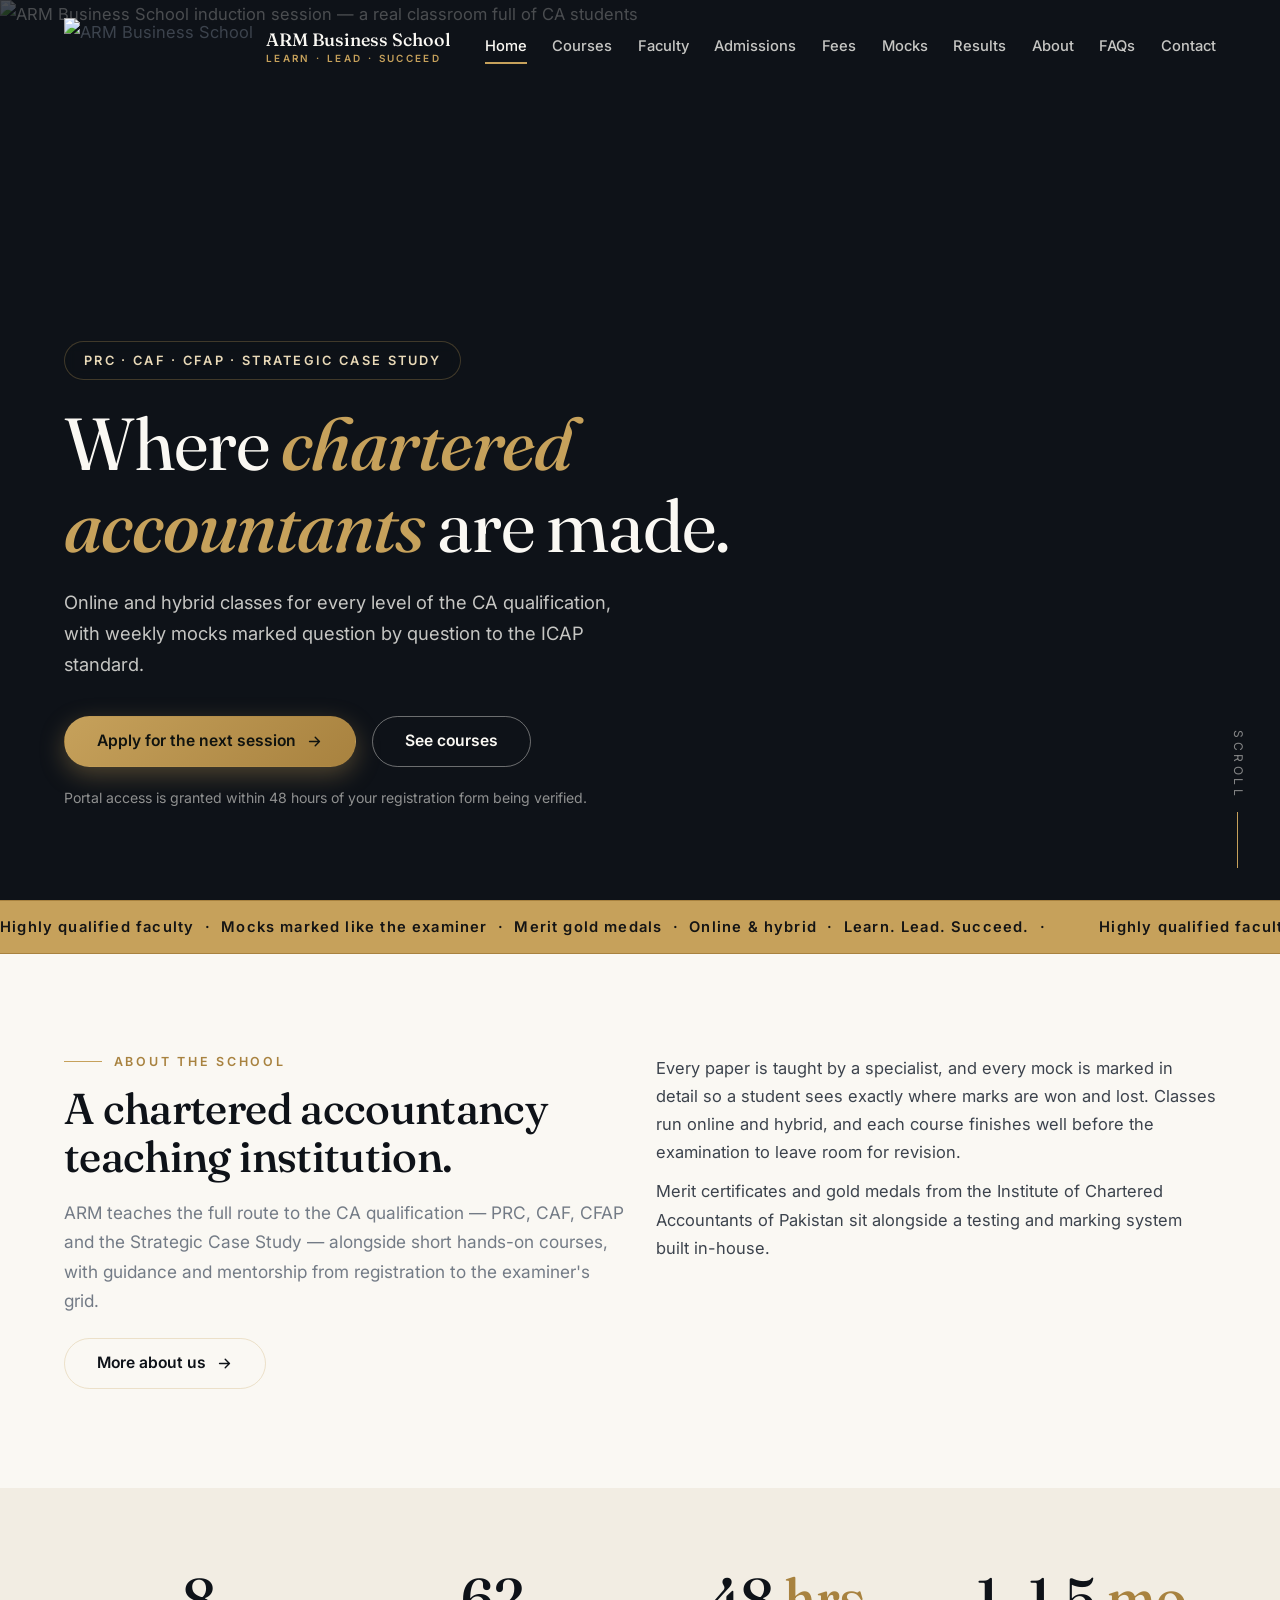
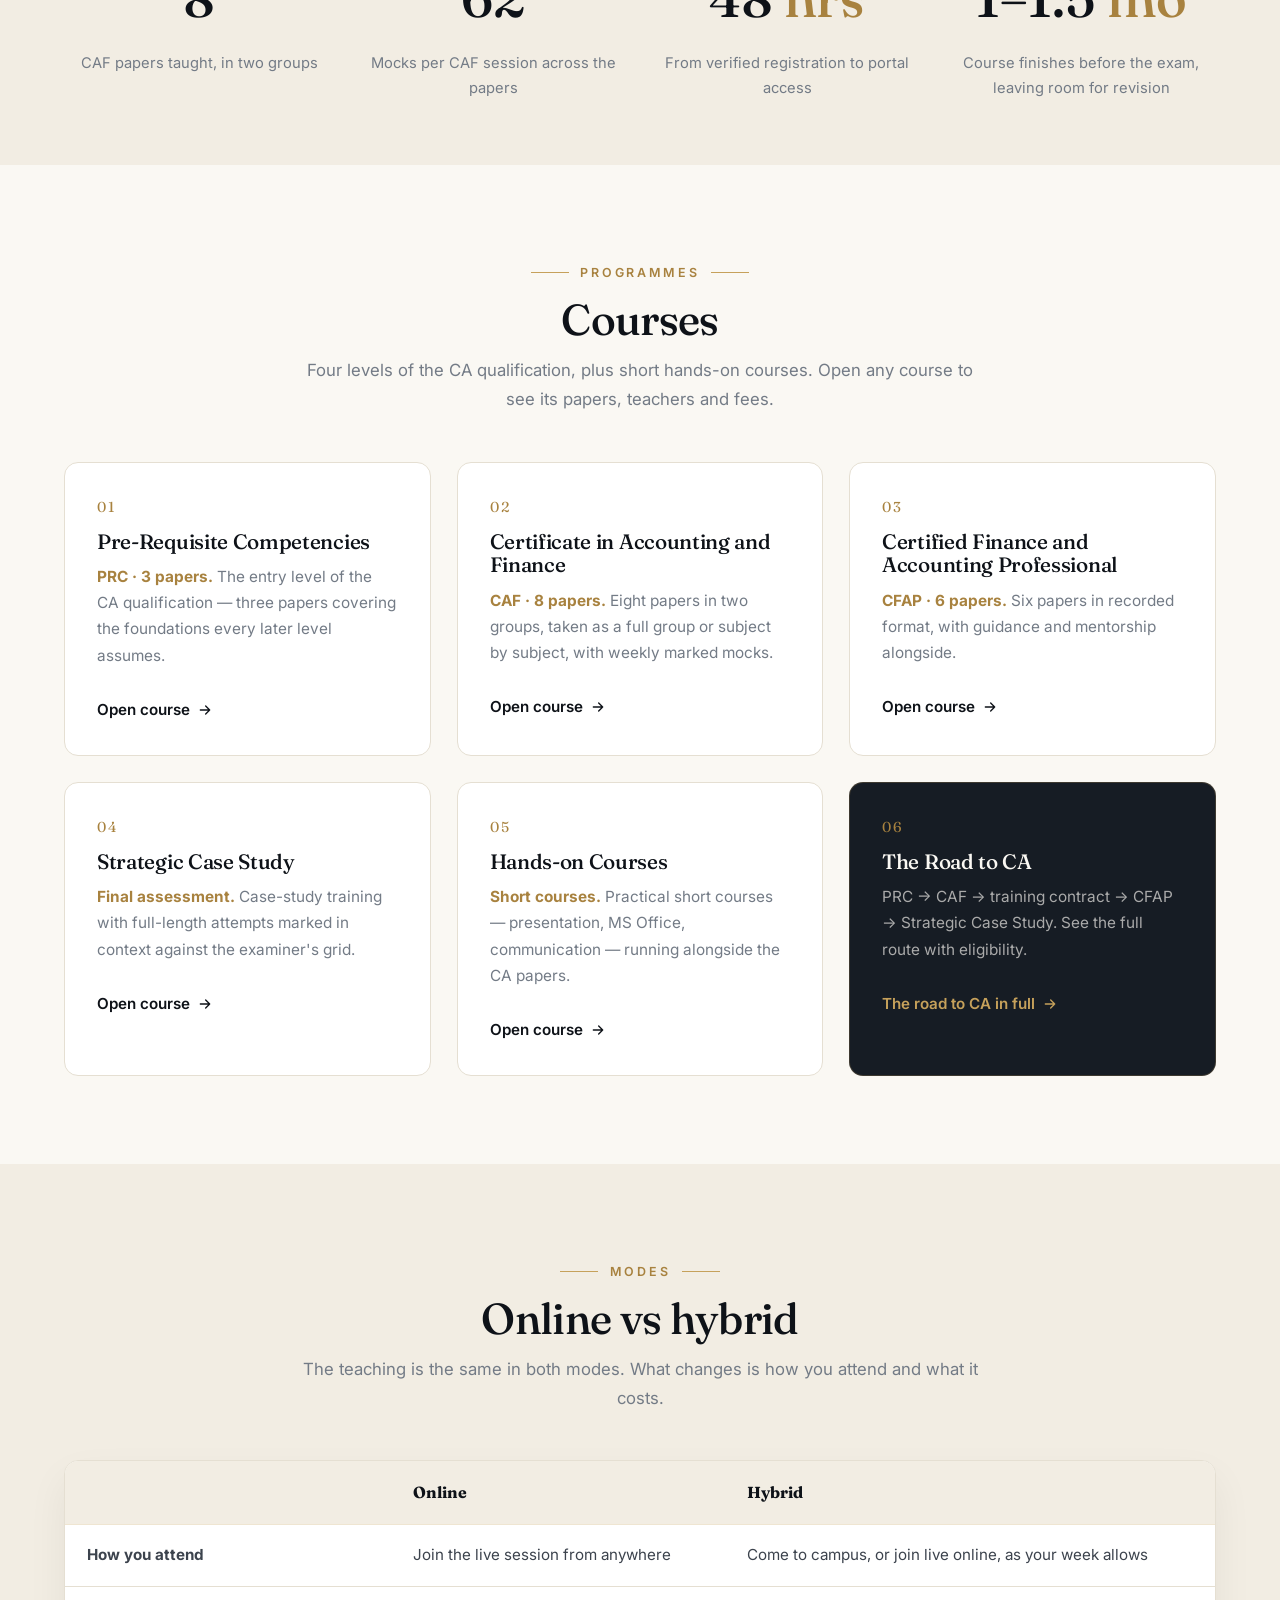
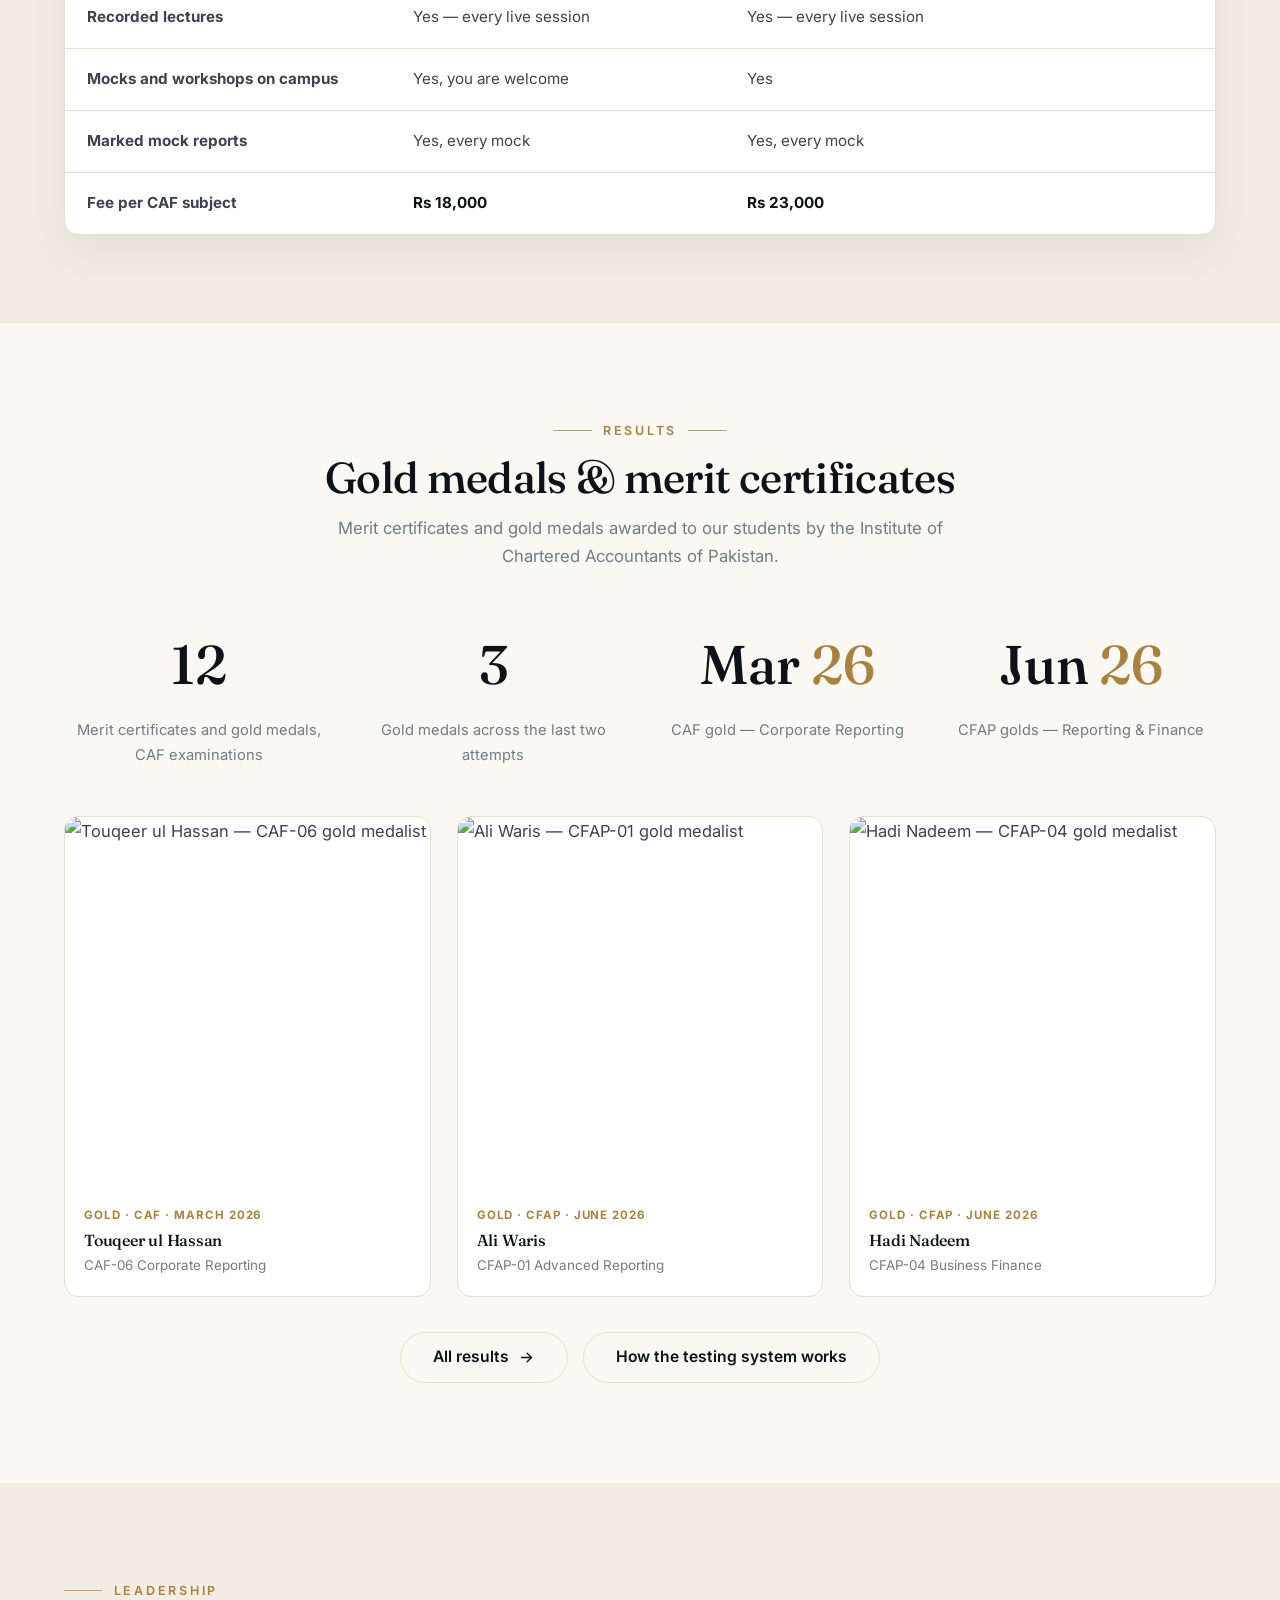
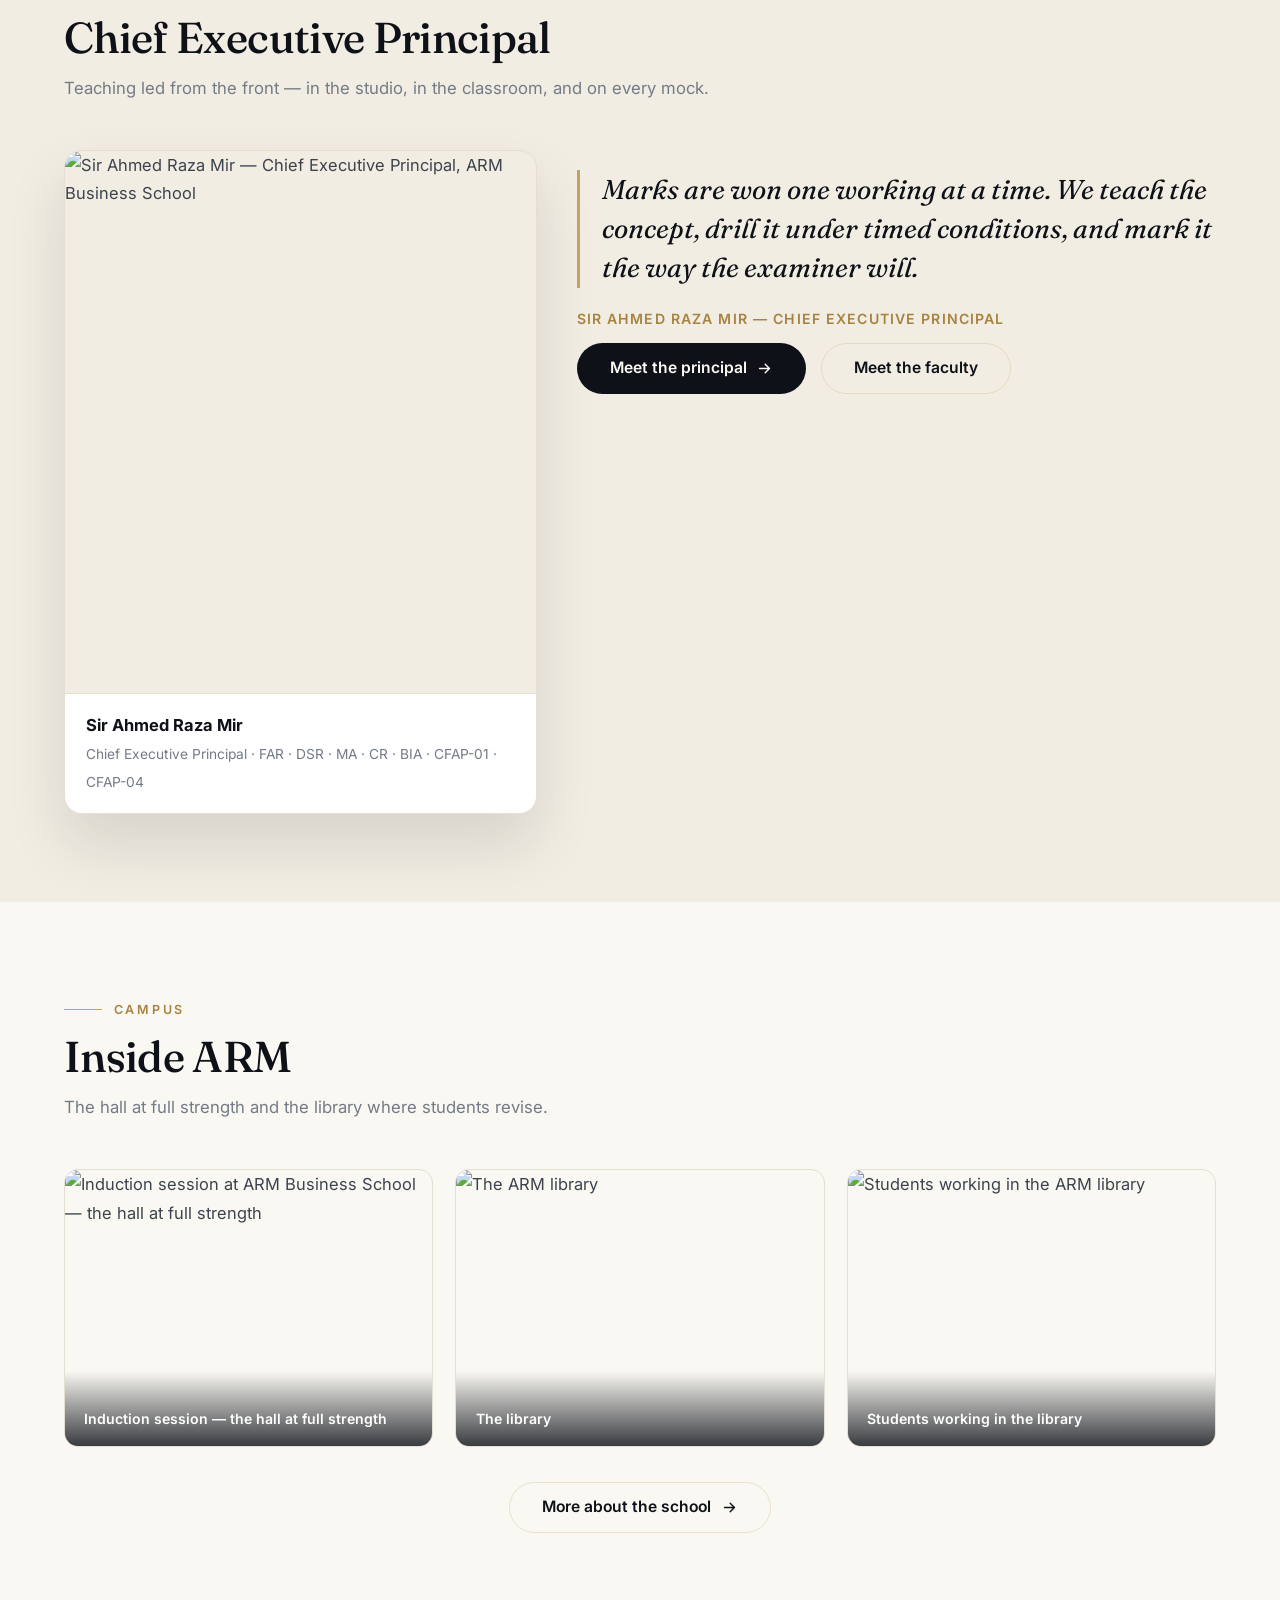
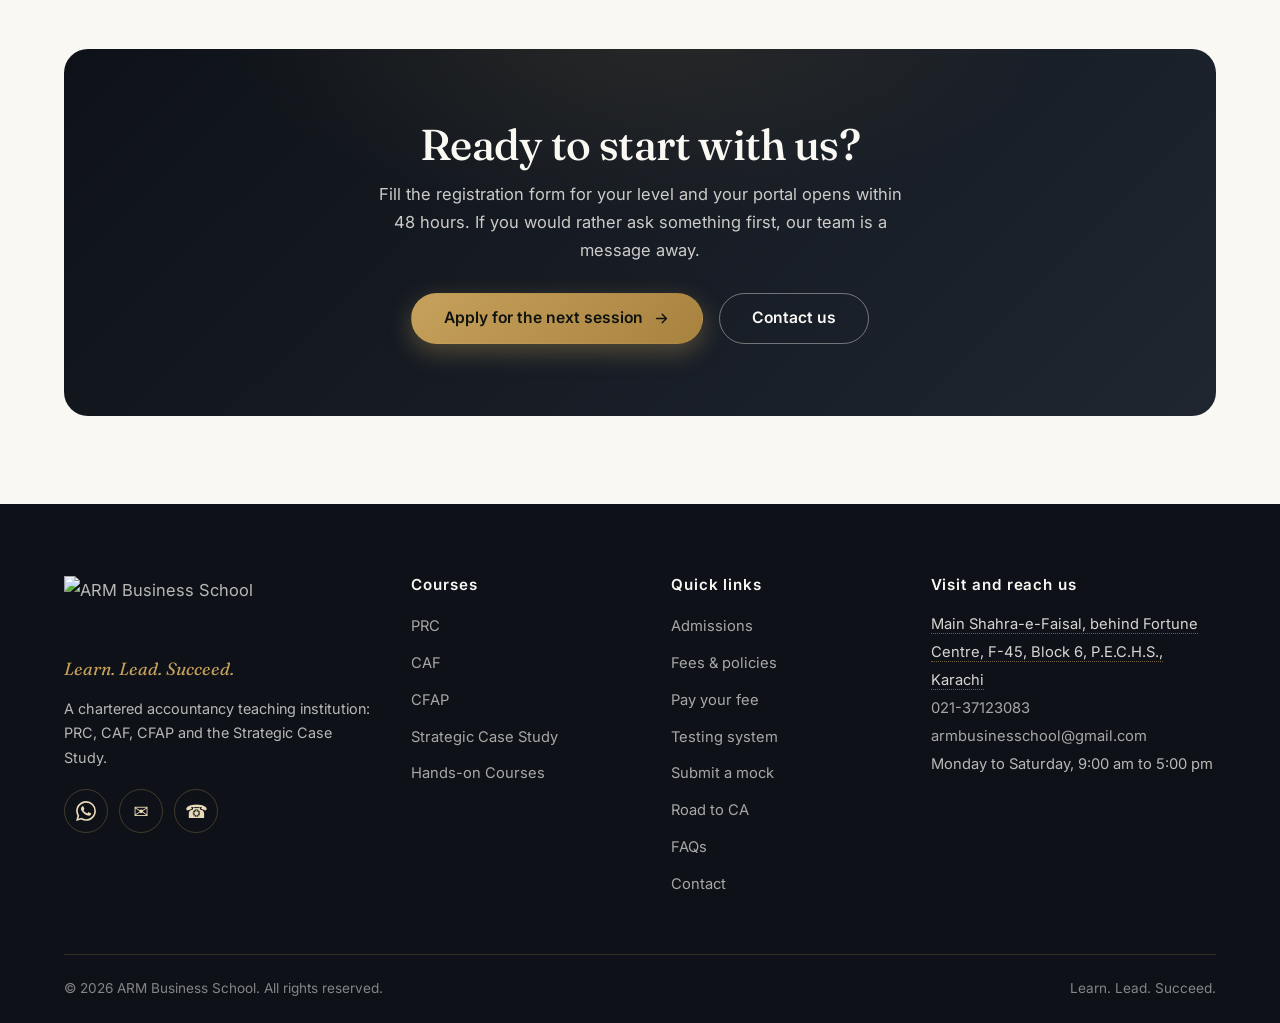
==== commit e16bd929: "footer: official WhatsApp icon, clickable Maps address batch 1/2" ====
--- a/index.html
+++ b/index.html
@@ -276,14 +276,14 @@
         <p class="foot-motto">Learn. Lead. Succeed.</p>
         <p class="foot-tag">A chartered accountancy teaching institution: PRC, CAF, CFAP and the Strategic Case Study.</p>
         <div class="social-row">
-          <a class="soc" href="https://wa.me/923327948519" aria-label="WhatsApp">✆</a>
+          <a class="soc" href="https://wa.me/923327948519" aria-label="WhatsApp"><svg viewBox="0 0 24 24" fill="currentColor" aria-hidden="true"><path d="M17.472 14.382c-.297-.149-1.758-.867-2.03-.967-.273-.099-.471-.148-.67.15-.197.297-.767.966-.94 1.164-.173.199-.347.223-.644.075-.297-.15-1.255-.463-2.39-1.475-.883-.788-1.48-1.761-1.653-2.059-.173-.297-.018-.458.13-.606.134-.133.298-.347.446-.52.149-.174.198-.298.298-.497.099-.198.05-.371-.025-.52-.075-.149-.669-1.612-.916-2.207-.242-.579-.487-.5-.669-.51-.173-.008-.371-.01-.57-.01-.198 0-.52.074-.792.372-.272.297-1.04 1.016-1.04 2.479 0 1.462 1.065 2.875 1.213 3.074.149.198 2.096 3.2 5.077 4.487.709.306 1.262.489 1.694.625.712.227 1.36.195 1.871.118.571-.085 1.758-.719 2.006-1.413.248-.694.248-1.289.173-1.413-.074-.124-.272-.198-.57-.347m-5.421 7.403h-.004a9.87 9.87 0 01-5.031-1.378l-.361-.214-3.741.982.998-3.648-.235-.374a9.86 9.86 0 01-1.51-5.26c.001-5.45 4.436-9.884 9.888-9.884 2.64 0 5.122 1.03 6.988 2.898a9.825 9.825 0 012.893 6.994c-.003 5.45-4.437 9.884-9.885 9.884m8.413-18.297A11.815 11.815 0 0012.05 0C5.495 0 .16 5.335.157 11.892c0 2.096.547 4.142 1.588 5.945L.057 24l6.305-1.654a11.882 11.882 0 005.683 1.448h.005c6.554 0 11.89-5.335 11.893-11.893a11.821 11.821 0 00-3.48-8.413Z"/></svg></a>
           <a class="soc" href="mailto:armbusinesschool@gmail.com" aria-label="Email">✉</a>
           <a class="soc" href="tel:+922137123083" aria-label="Phone">☎</a>
         </div>
       </div>
       <div class="foot-col"><h4>Courses</h4><ul><li><a href="courses#prc">PRC</a></li><li><a href="courses#caf">CAF</a></li><li><a href="courses#cfap">CFAP</a></li><li><a href="courses#scs">Strategic Case Study</a></li><li><a href="courses#hoc">Hands-on Courses</a></li></ul></div>
       <div class="foot-col"><h4>Quick links</h4><ul><li><a href="admissions">Admissions</a></li><li><a href="fees">Fees &amp; policies</a></li><li><a href="fees#pay">Pay your fee</a></li><li><a href="mocks">Testing system</a></li><li><a href="mocks#submit">Submit a mock</a></li><li><a href="roadmap">Road to CA</a></li><li><a href="faq">FAQs</a></li><li><a href="contact">Contact</a></li></ul></div>
-      <div class="foot-col"><h4>Visit and reach us</h4><address>Main Shahra-e-Faisal, behind Fortune Centre, F-45, Block 6, P.E.C.H.S., Karachi<br><a href="tel:+922137123083">021-37123083</a><br><a href="mailto:armbusinesschool@gmail.com">armbusinesschool@gmail.com</a><br>Monday to Saturday, 9:00 am to 5:00 pm</address></div>
+      <div class="foot-col"><h4>Visit and reach us</h4><address><a class="map-link" href="https://maps.app.goo.gl/k95pemCVwXhNzBtW7?g_st=ac" target="_blank" rel="noopener">Main Shahra-e-Faisal, behind Fortune Centre, F-45, Block 6, P.E.C.H.S., Karachi</a><br><a href="tel:+922137123083">021-37123083</a><br><a href="mailto:armbusinesschool@gmail.com">armbusinesschool@gmail.com</a><br>Monday to Saturday, 9:00 am to 5:00 pm</address></div>
     </div>
     <div class="foot-bottom">
       <span>© <span id="year">2026</span> ARM Business School. All rights reserved.</span>
--- a/css/luxe.css
+++ b/css/luxe.css
@@ -69,8 +69,8 @@
 .nav.scrolled{background:rgba(14,18,24,.92);backdrop-filter:blur(14px);box-shadow:0 1px 0 var(--line);padding:.65rem 0}
 .nav__bar{display:flex;align-items:center;gap:2rem}
 .brand{display:flex;align-items:center;gap:.8rem;text-decoration:none}
-.brand img{height:46px;width:auto;transition:height .3s var(--ease)}
-.nav.scrolled .brand img{height:38px}
+.brand img{height:58px;width:auto;transition:height .3s var(--ease)}
+.nav.scrolled .brand img{height:46px}
 .brand__name{font-family:var(--font-display);font-size:1.12rem;color:var(--ivory);line-height:1.25;font-weight:500}
 .brand__name small{display:block;font-family:var(--font-body);font-size:.62rem;letter-spacing:.24em;color:var(--gold);font-weight:600}
 .navlinks{display:flex;gap:1.6rem;margin-left:auto}
@@ -119,7 +119,7 @@
 .hero__bg img{width:100%;height:100%;object-fit:cover;animation:kenburns 24s ease-in-out infinite alternate;opacity:.55}
 @keyframes kenburns{from{transform:scale(1)}to{transform:scale(1.12)}}
 .hero__shade{position:absolute;inset:0;background:linear-gradient(180deg,rgba(14,18,24,.55) 0%,rgba(14,18,24,.25) 40%,rgba(14,18,24,.88) 100%)}
-.hero__inner{position:relative;z-index:2;padding:9rem 0 5rem;width:100%}
+.hero__inner{position:relative;z-index:2;padding:9rem 1.5rem 5rem;width:100%}
 .hero__badge{
   display:inline-flex;align-items:center;gap:.6rem;
   border:1px solid var(--line);border-radius:999px;padding:.5rem 1.2rem;
@@ -324,15 +324,18 @@
 .footer{background:var(--ink);color:rgba(250,248,243,.72);padding:4.5rem 0 0}
 .foot-grid{display:grid;gap:2.5rem;margin-bottom:3rem}
 @media(min-width:900px){.foot-grid{grid-template-columns:1.4fr 1fr 1fr 1.3fr}}
-.foot-brand img{height:52px;width:auto;margin-bottom:1rem}
+.foot-brand img{height:62px;width:auto;margin-bottom:1rem}
 .foot-motto{font-family:var(--font-display);font-style:italic;color:var(--gold);font-size:1.1rem}
 .foot-tag{font-size:.9rem;max-width:22rem}
 .social-row{display:flex;gap:.7rem;margin-top:1.2rem}
 .soc{
-  width:42px;height:42px;border-radius:50%;border:1px solid var(--line);
+  width:44px;height:44px;border-radius:50%;border:1px solid var(--line);
   display:inline-flex;align-items:center;justify-content:center;color:var(--gold-soft);
-  transition:all .25s var(--ease);text-decoration:none;font-size:1rem;
-}
+  transition:all .25s var(--ease);text-decoration:none;font-size:1.15rem;
+}
+.soc svg{width:20px;height:20px;fill:currentColor;display:block;flex:0 0 auto}
+.foot-col .map-link{color:rgba(250,248,243,.85);text-decoration:none;border-bottom:1px dotted rgba(198,161,91,.55)}
+.foot-col .map-link:hover{color:var(--gold);border-bottom:1px solid var(--gold)}
 .soc:hover{background:var(--gold);border-color:var(--gold);color:var(--ink);transform:translateY(-3px)}
 .foot-col h4{color:var(--ivory);font-size:.95rem;letter-spacing:.06em;margin-bottom:1.1rem;font-family:var(--font-body);font-weight:600}
 .foot-col ul{list-style:none}
@@ -385,7 +388,7 @@
 
 @media(max-width:920px){
   .navlinks{display:none}
-  .burger{display:inline-flex}
+  .burger{display:inline-flex;margin-left:auto}
   .nav__bar{gap:1rem}
   .hero__scroll{display:none}
 }
